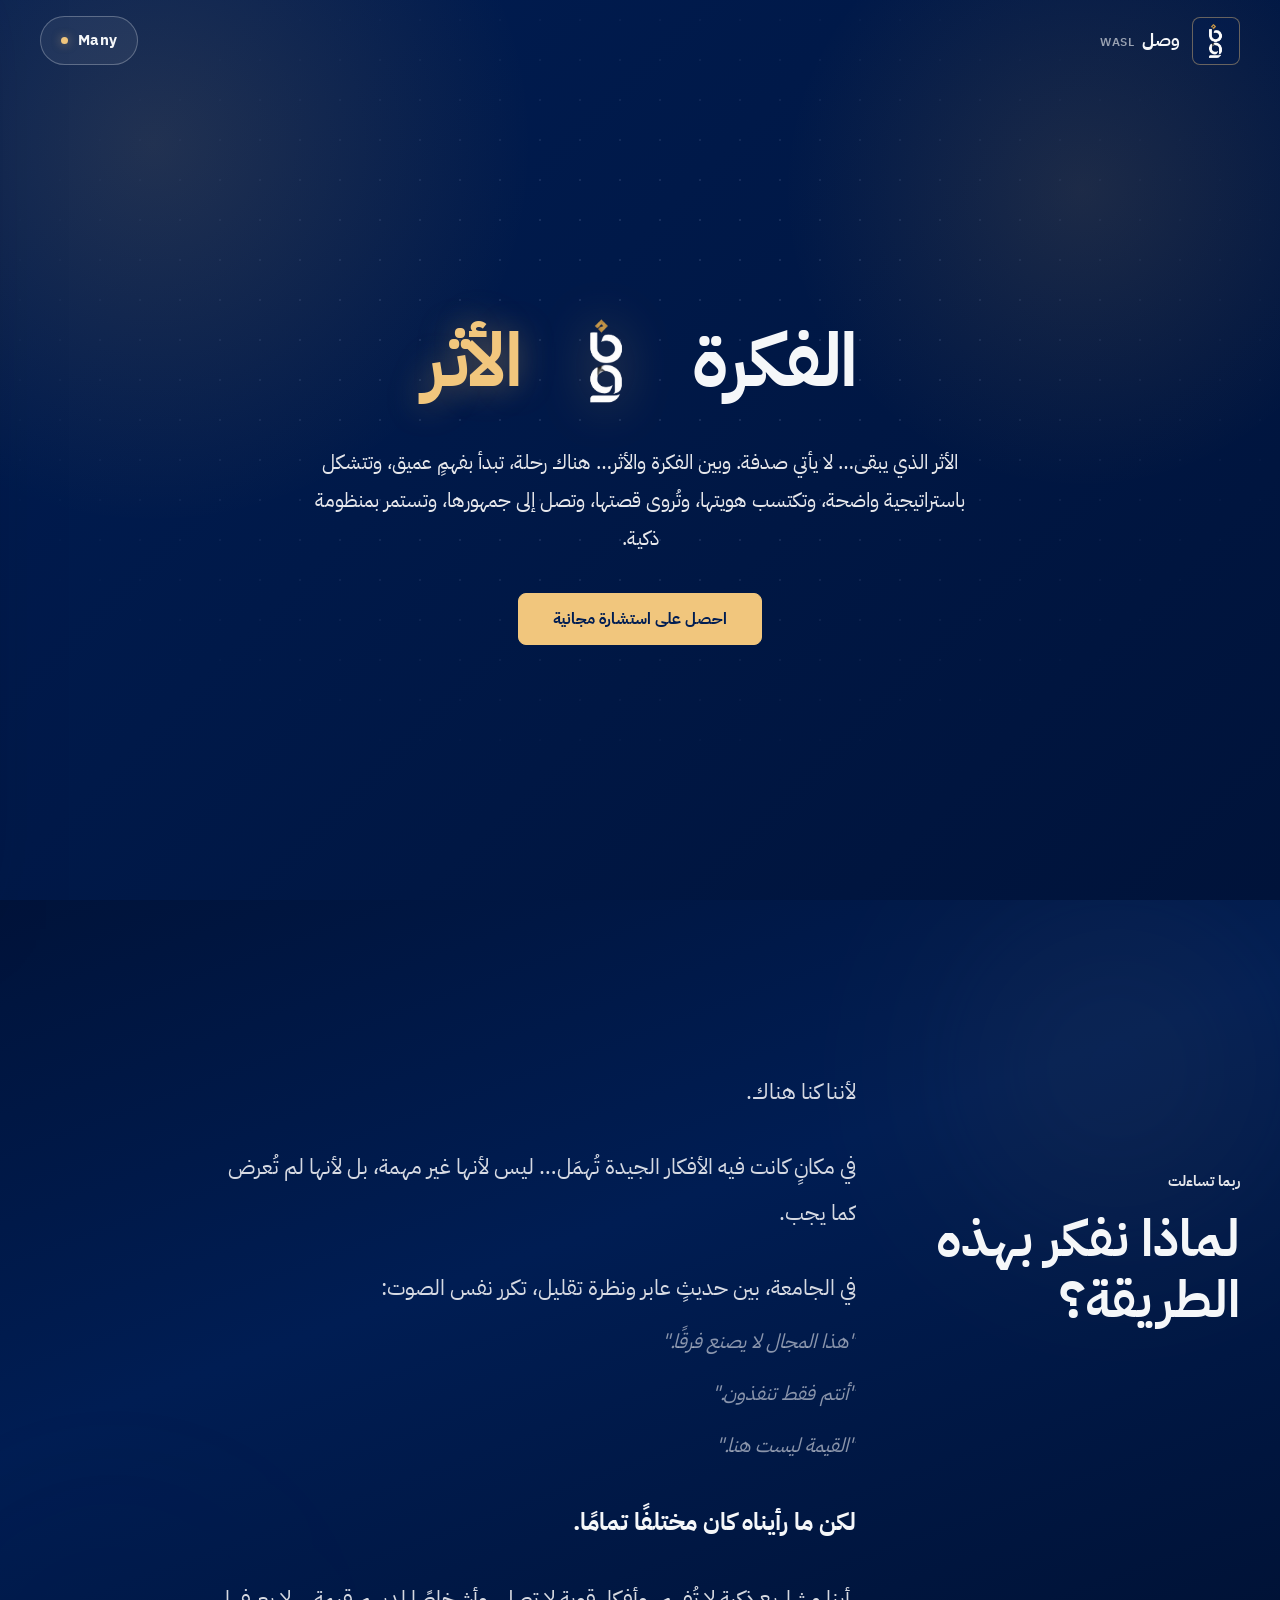
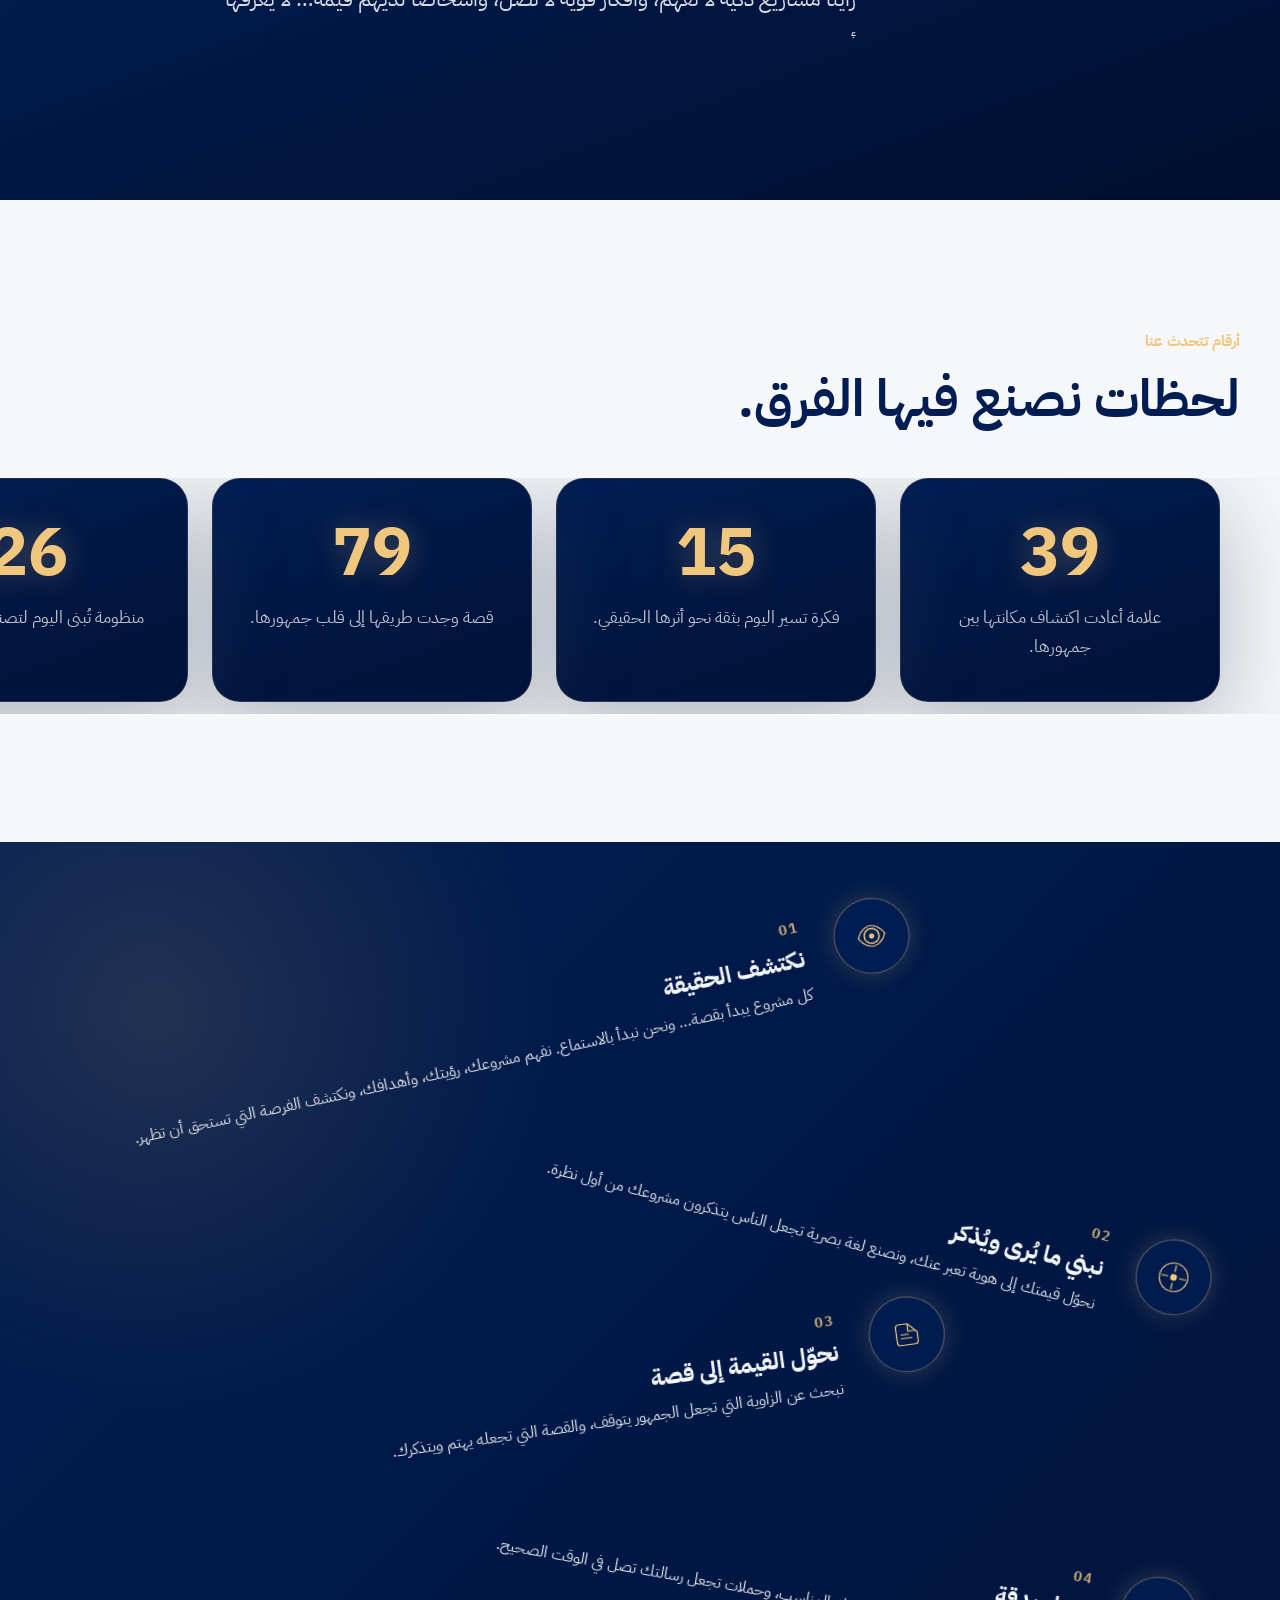
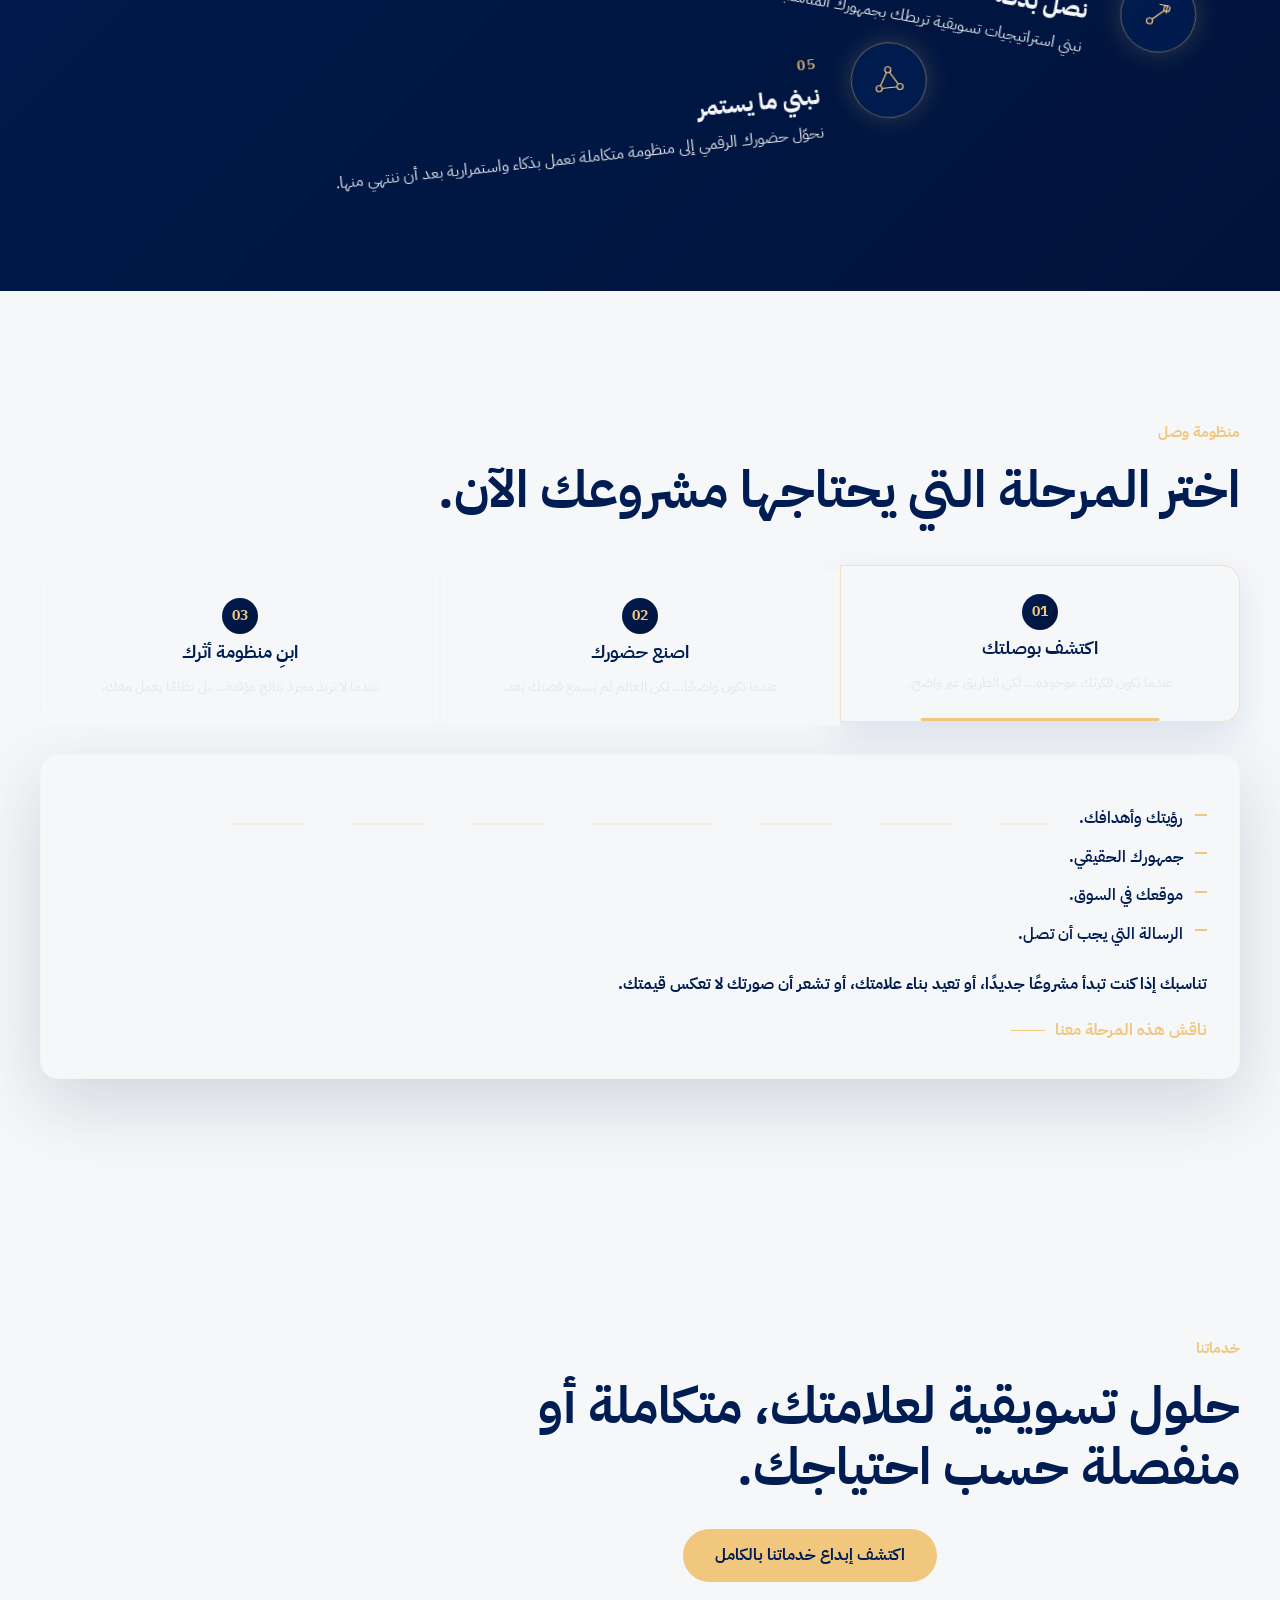
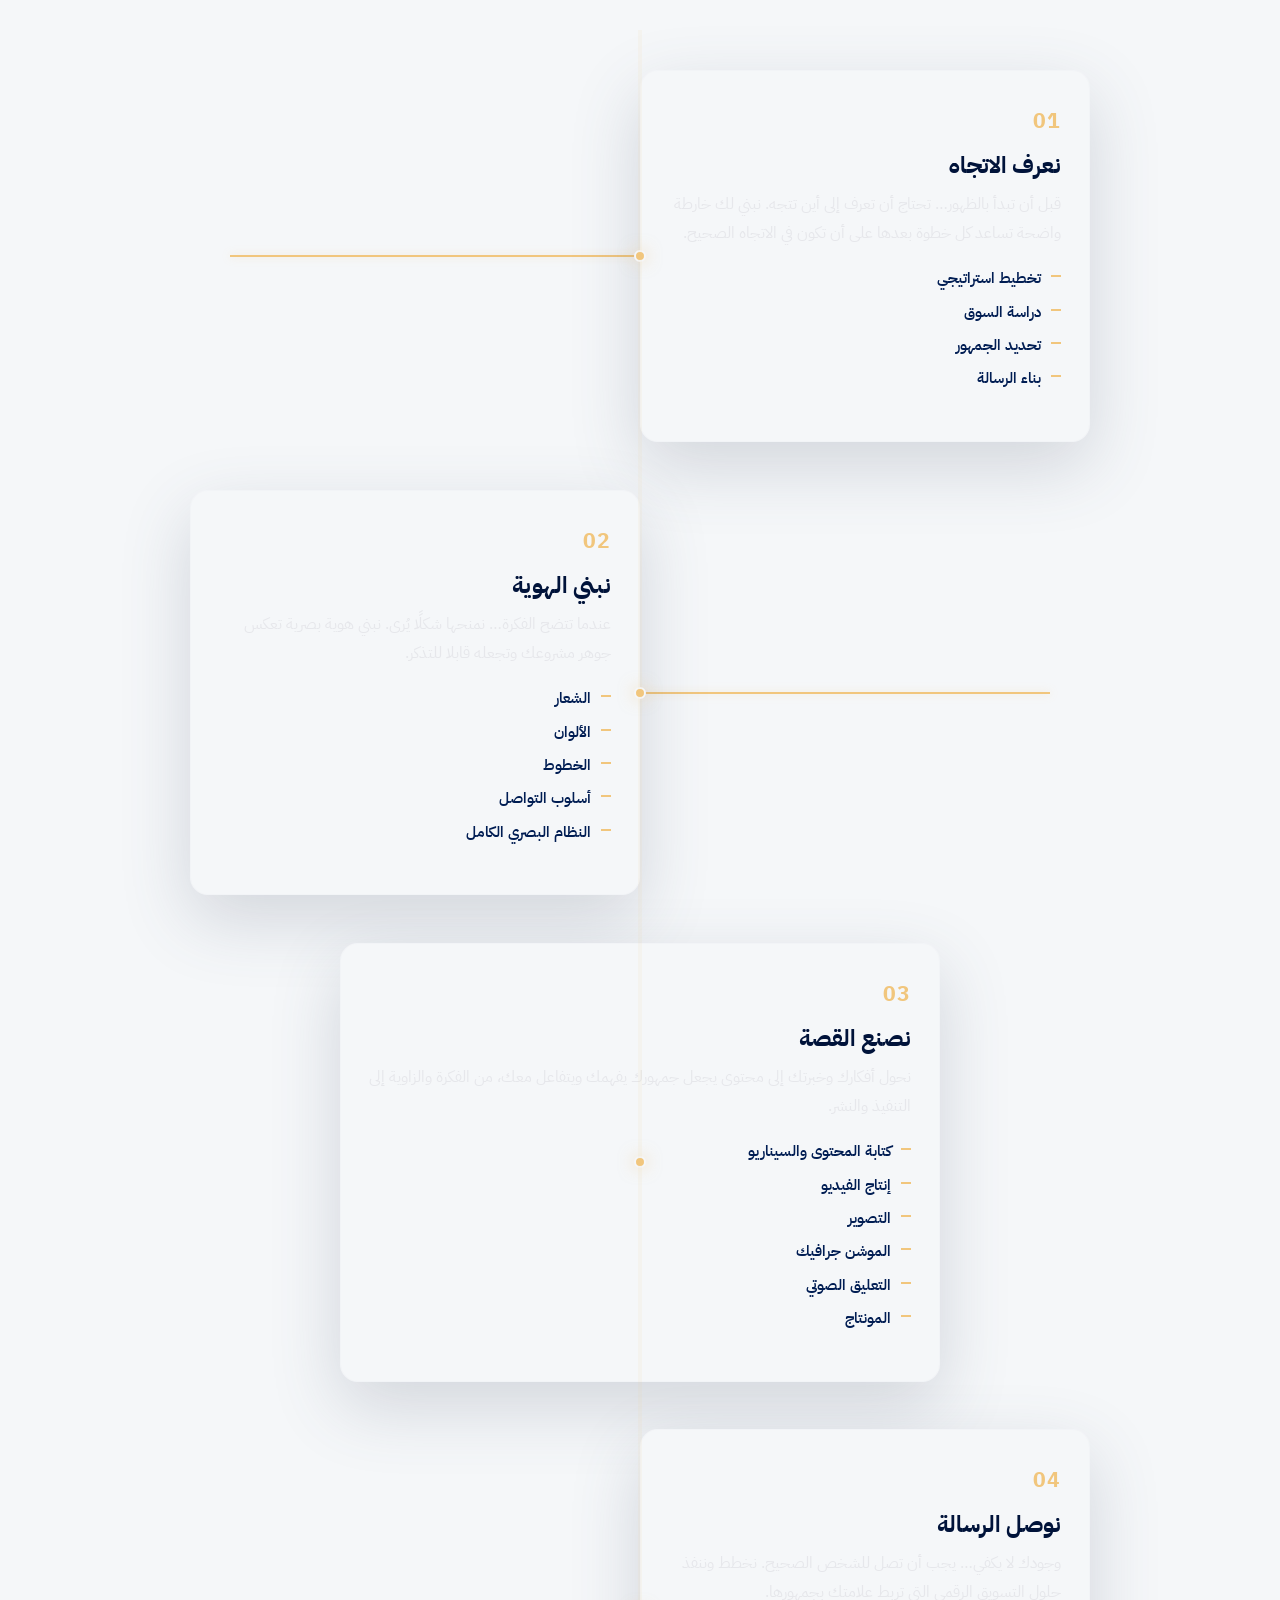
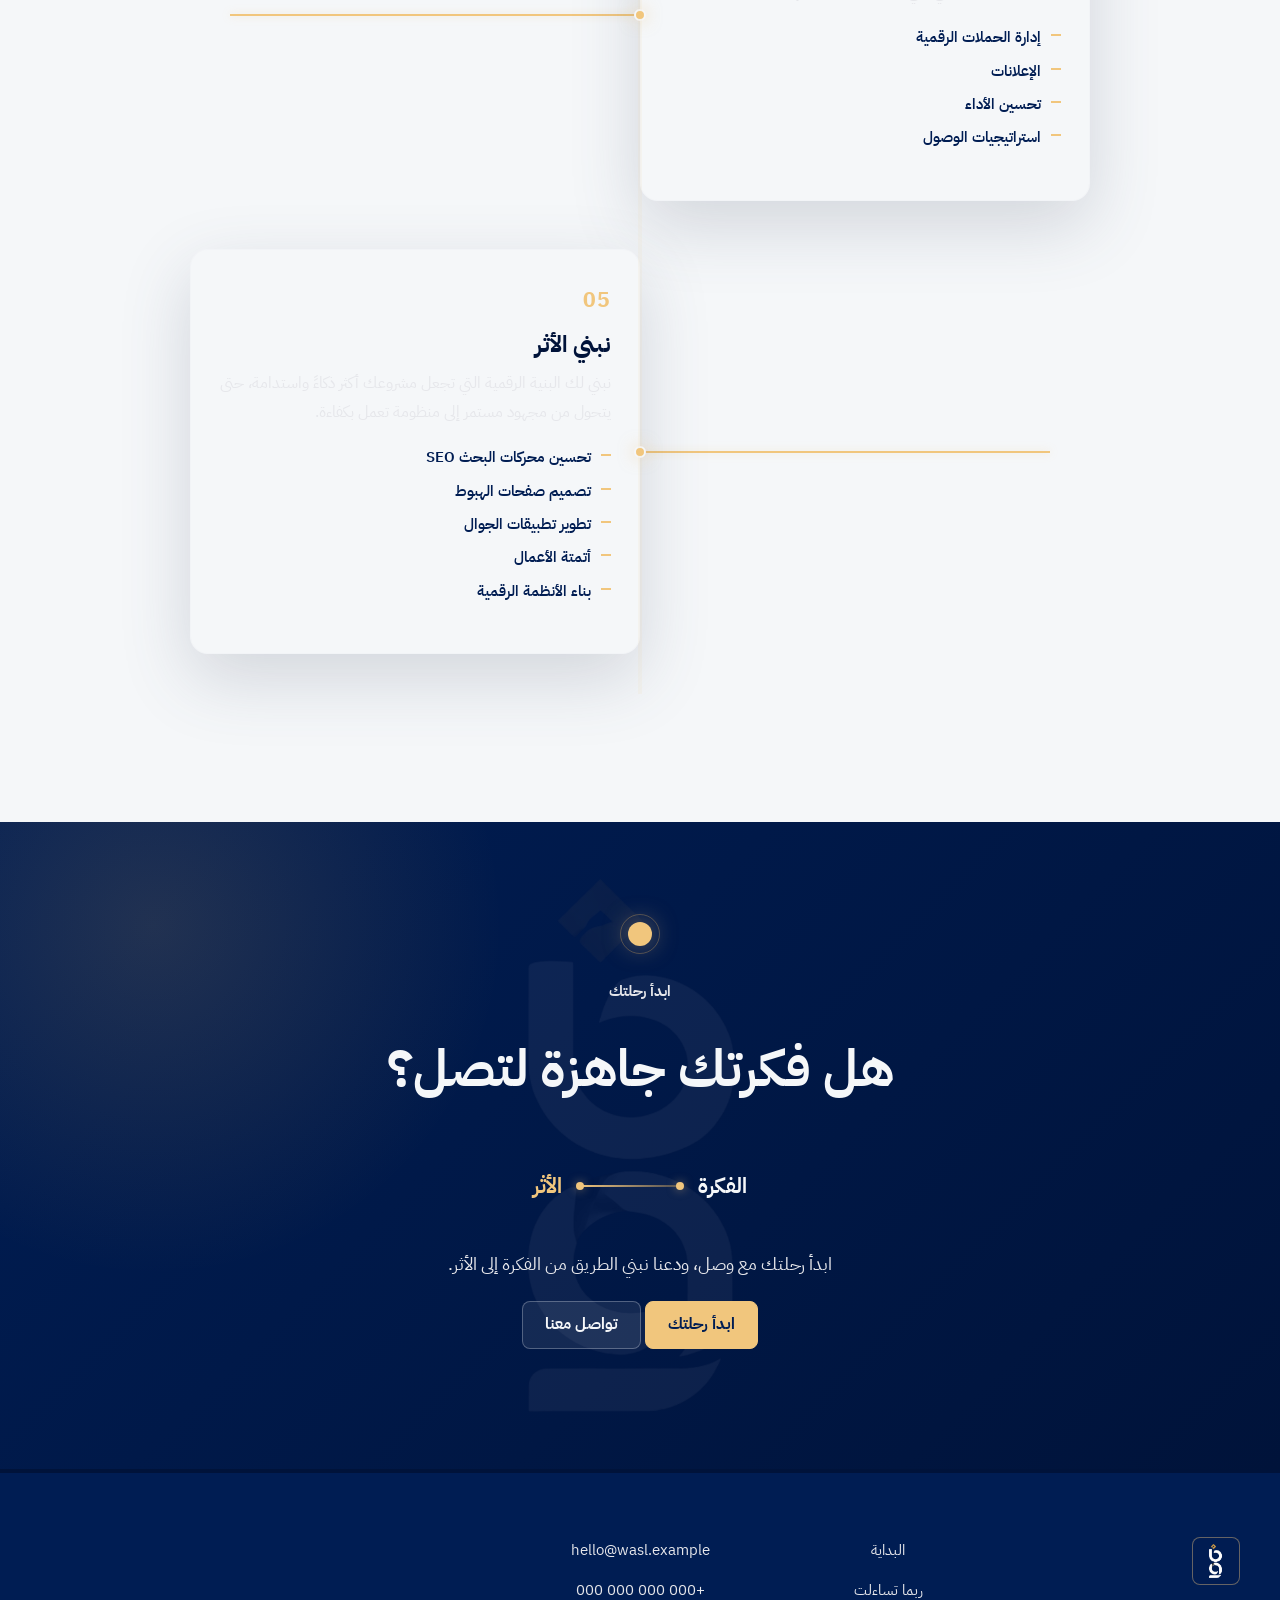
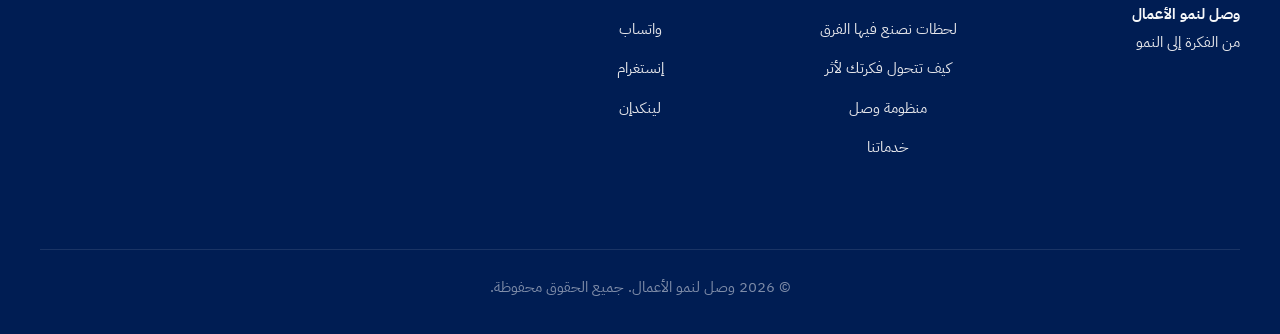
==== index.html @ 4b61fe0e "inhance some features" ====
<!doctype html>
<html lang="ar" dir="rtl">
  <head>
    <meta charset="UTF-8" />
    <meta name="viewport" content="width=device-width, initial-scale=1.0" />
    <meta
      name="description"
      content="وصل لنمو الأعمال شركة تسويق تبني رحلة متكاملة من الاستراتيجية والهوية وصناعة المحتوى إلى الحملات والمنظومات الرقمية المستدامة."
    />
    <title>وصل لنمو الأعمال | من الفكرة إلى النمو</title>
    <link rel="preconnect" href="https://fonts.googleapis.com" />
    <link rel="preconnect" href="https://fonts.gstatic.com" crossorigin />
    <link
      href="https://fonts.googleapis.com/css2?family=IBM+Plex+Sans+Arabic:wght@400;500;600;700&display=swap"
      rel="stylesheet"
    />
    <link rel="stylesheet" href="css/style.css" />
  </head>
  <body>
    <!-- ═══════════════════════════════════════════════════════════
         Header
         ═══════════════════════════════════════════════════════════ -->
    <header class="site-header" data-header>
      <div class="container header-layout">
        <a class="brand" href="#home" aria-label="وصل لنمو الأعمال - العودة للبداية">
          <img src="assets/images/only_logo.png" alt="شعار وصل لنمو الأعمال" />
          <span class="brand-name">
            <span class="brand-ar">وصل</span>
            <span class="brand-en">Wasl</span>
          </span>
        </a>

        <button
          class="many-toggle"
          type="button"
          aria-label="فتح القائمة"
          aria-controls="many-drawer"
          aria-expanded="false"
          data-many-toggle
        >
          <span class="many-toggle-text">Many</span>
          <span class="many-toggle-dot" aria-hidden="true"></span>
        </button>
      </div>
    </header>

    <!-- ═══════════════════════════════════════════════════════════
         Many Drawer (Off-canvas navigation)
         ═══════════════════════════════════════════════════════════ -->
    <div class="many-overlay" data-many-overlay aria-hidden="true"></div>
    <nav
      class="many-drawer"
      id="many-drawer"
      aria-label="القائمة الرئيسية"
      data-many-drawer
    >
      <div class="many-drawer-head">
        <span class="many-drawer-brand">
          <img src="assets/images/only_logo.png" alt="" aria-hidden="true" />
          <span>وصل</span>
        </span>
        <button class="many-close" type="button" aria-label="إغلاق القائمة" data-many-close>
          <span aria-hidden="true">&times;</span>
        </button>
      </div>
      <ul class="many-drawer-links">
        <li><a href="#home" data-many-link><span class="many-num">01</span>البداية</a></li>
        <li><a href="#why" data-many-link><span class="many-num">02</span>ربما تساءلت</a></li>
        <li><a href="#moments" data-many-link><span class="many-num">03</span>لحظات نصنع فيها الفرق</a></li>
        <li><a href="#transform" data-many-link><span class="many-num">04</span>كيف تتحول فكرتك لأثر</a></li>
        <li><a href="#system" data-many-link><span class="many-num">05</span>منظومة وصل</a></li>
        <li><a href="services.html" data-many-link><span class="many-num">06</span>خدماتنا</a></li>
      </ul>
      <div class="many-drawer-foot">
        <a href="mailto:hello@wasl.example">hello@wasl.example</a>
      </div>
    </nav>

    <main>
      <!-- ═══════════════════════════════════════════════════════════
           القسم الأول — الهيرو: الفكرة × الأثر (مبسّط)
           ═══════════════════════════════════════════════════════════ -->
      <section class="hero hero-simple section-dark" id="home" aria-labelledby="hero-title">
        <div class="hero-grid-bg" aria-hidden="true"></div>

        <div class="container hero-simple-layout">
          <h1 id="hero-title" class="hero-title-row" data-hero-row>
            <span class="hero-word hero-word-idea" data-hero-word>الفكرة</span>
            <span class="hero-word-logo" data-hero-word aria-hidden="true">
              <img src="assets/images/only_logo.png" alt="" />
            </span>
            <span class="hero-word hero-word-impact" data-hero-word>الأثر</span>
          </h1>

          <p class="hero-simple-desc" data-hero-word>
            الأثر الذي يبقى… لا يأتي صدفة. وبين الفكرة والأثر… هناك رحلة، تبدأ
            بفهمٍ عميق، وتتشكل باستراتيجية واضحة، وتكتسب هويتها، وتُروى قصتها،
            وتصل إلى جمهورها، وتستمر بمنظومة ذكية.
          </p>

          <div class="hero-simple-actions" data-hero-word>
            <button type="button" class="button button-primary" data-open-consult>
              احصل على استشارة مجانية
            </button>
          </div>
        </div>
      </section>

      <!-- ═══════════════════════════════════════════════════════════
           القسم الثاني — ربما تساءلت
           ═══════════════════════════════════════════════════════════ -->
      <section class="why section-dark" id="why" aria-labelledby="why-title">
        <div class="why-ambient" aria-hidden="true">
          <div class="why-orb why-orb-1"></div>
          <div class="why-orb why-orb-2"></div>
        </div>

        <div class="container why-layout">
          <div class="section-heading why-heading" data-reveal>
            <p class="eyebrow">ربما تساءلت</p>
            <h2 id="why-title">لماذا نفكر بهذه الطريقة؟</h2>
          </div>

          <div class="why-scroll" data-why-scroll>
            <p class="why-p" data-why-p>لأننا كنا هناك.</p>
            <p class="why-p" data-why-p>
              في مكانٍ كانت فيه الأفكار الجيدة تُهمَل… ليس لأنها غير مهمة، بل
              لأنها لم تُعرض كما يجب.
            </p>
            <p class="why-p why-p-quote" data-why-p>
              في الجامعة، بين حديثٍ عابر ونظرة تقليل، تكرر نفس الصوت:
              <span class="why-quote">"هذا المجال لا يصنع فرقًا."</span>
              <span class="why-quote">"أنتم فقط تنفذون."</span>
              <span class="why-quote">"القيمة ليست هنا."</span>
            </p>
            <p class="why-p why-p-strong" data-why-p>لكن ما رأيناه كان مختلفًا تمامًا.</p>
            <p class="why-p" data-why-p>
              رأينا مشاريع ذكية لا تُفهم، وأفكار قوية لا تصل، وأشخاصًا لديهم
              قيمة… لا يعرفها أحد.
            </p>
            <p class="why-p why-p-strong" data-why-p>حينها أدركنا:</p>
            <p class="why-p" data-why-p>المشكلة لم تكن يومًا في الإمكانيات…</p>
            <p class="why-p why-p-gold" data-why-p>
              بل في الطريقة التي تظهر بها هذه الإمكانيات للعالم.
            </p>
            <p class="why-p why-p-final" data-why-p>ومن هنا وُلدت وصل.</p>
          </div>
        </div>
      </section>

      <!-- ═══════════════════════════════════════════════════════════
           القسم الثالث — لحظات نصنع فيها الفرق
           ═══════════════════════════════════════════════════════════ -->
      <section class="moments section-light" id="moments" aria-labelledby="moments-title">
        <div class="container">
          <div class="section-heading" data-reveal>
            <p class="eyebrow">أرقام تتحدث عنا</p>
            <h2 id="moments-title">لحظات نصنع فيها الفرق.</h2>
          </div>
        </div>

        <div class="moments-track-wrap">
          <div class="moments-track" data-moments-track>
            <article class="moment-card" data-reveal>
              <span class="moment-num">39</span>
              <p>علامة أعادت اكتشاف مكانتها بين جمهورها.</p>
            </article>
            <article class="moment-card" data-reveal>
              <span class="moment-num">15</span>
              <p>فكرة تسير اليوم بثقة نحو أثرها الحقيقي.</p>
            </article>
            <article class="moment-card" data-reveal>
              <span class="moment-num">79</span>
              <p>قصة وجدت طريقها إلى قلب جمهورها.</p>
            </article>
            <article class="moment-card" data-reveal>
              <span class="moment-num">26</span>
              <p>منظومة تُبنى اليوم لتصنع نموًا يستمر.</p>
            </article>
          </div>
        </div>
      </section>

      <!-- ═══════════════════════════════════════════════════════════
           القسم الرابع — كيف تتحول فكرتك إلى أثر
           ═══════════════════════════════════════════════════════════ -->
      <section class="transform section-dark" id="transform" aria-labelledby="transform-title">
        <h2 id="transform-title" class="sr-only">كيف تتحول فكرتك إلى أثر</h2>

        <div class="container transform-stage" data-transform-stage>
          <!-- 5 scattered icons -->
          <div class="transform-item" data-transform-item="0" data-scatter-x="8" data-scatter-y="15" data-scatter-r="-12">
            <div class="transform-icon" aria-hidden="true">
              <svg viewBox="0 0 48 48" fill="none">
                <circle cx="24" cy="24" r="10" stroke="currentColor" stroke-width="2"/>
                <circle cx="24" cy="24" r="3.5" fill="currentColor"/>
                <path d="M6 24c4-9 12-14 18-14s14 5 18 14c-4 9-12 14-18 14S10 33 6 24Z" stroke="currentColor" stroke-width="1.6"/>
              </svg>
            </div>
            <div class="transform-copy">
              <span class="transform-step-num">01</span>
              <h3>نكتشف الحقيقة</h3>
              <p>كل مشروع يبدأ بقصة… ونحن نبدأ بالاستماع. نفهم مشروعك، رؤيتك، وأهدافك، ونكتشف الفرصة التي تستحق أن تظهر.</p>
            </div>
          </div>

          <div class="transform-item" data-transform-item="1" data-scatter-x="70" data-scatter-y="8" data-scatter-r="10">
            <div class="transform-icon" aria-hidden="true">
              <svg viewBox="0 0 48 48" fill="none">
                <circle cx="24" cy="24" r="19" stroke="currentColor" stroke-width="1.6"/>
                <path d="M24 8v8M24 32v8M8 24h8M32 24h8" stroke="currentColor" stroke-width="1.6" stroke-linecap="round"/>
                <circle cx="24" cy="24" r="4.5" fill="currentColor"/>
              </svg>
            </div>
            <div class="transform-copy">
              <span class="transform-step-num">02</span>
              <h3>نبني ما يُرى ويُذكر</h3>
              <p>نحوّل قيمتك إلى هوية تعبر عنك، ونصنع لغة بصرية تجعل الناس يتذكرون مشروعك من أول نظرة.</p>
            </div>
          </div>

          <div class="transform-item" data-transform-item="2" data-scatter-x="42" data-scatter-y="72" data-scatter-r="-8">
            <div class="transform-icon" aria-hidden="true">
              <svg viewBox="0 0 48 48" fill="none">
                <path d="M10 34V14a4 4 0 0 1 4-4h12l12 12v12a4 4 0 0 1-4 4H14a4 4 0 0 1-4-4Z" stroke="currentColor" stroke-width="1.6"/>
                <path d="M26 10v10h10" stroke="currentColor" stroke-width="1.6" stroke-linejoin="round"/>
                <path d="M16 24h10M16 29h14" stroke="currentColor" stroke-width="1.6" stroke-linecap="round"/>
              </svg>
            </div>
            <div class="transform-copy">
              <span class="transform-step-num">03</span>
              <h3>نحوّل القيمة إلى قصة</h3>
              <p>نبحث عن الزاوية التي تجعل الجمهور يتوقف، والقصة التي تجعله يهتم ويتذكرك.</p>
            </div>
          </div>

          <div class="transform-item" data-transform-item="3" data-scatter-x="82" data-scatter-y="60" data-scatter-r="14">
            <div class="transform-icon" aria-hidden="true">
              <svg viewBox="0 0 48 48" fill="none">
                <circle cx="14" cy="34" r="4" stroke="currentColor" stroke-width="1.6"/>
                <circle cx="34" cy="14" r="4" stroke="currentColor" stroke-width="1.6"/>
                <path d="M17 31 31 17" stroke="currentColor" stroke-width="1.6"/>
                <path d="M24 10h10v10" stroke="currentColor" stroke-width="1.6" stroke-linecap="round" stroke-linejoin="round"/>
              </svg>
            </div>
            <div class="transform-copy">
              <span class="transform-step-num">04</span>
              <h3>نصل بدقة</h3>
              <p>نبني استراتيجيات تسويقية تربطك بجمهورك المناسب، وحملات تجعل رسالتك تصل في الوقت الصحيح.</p>
            </div>
          </div>

          <div class="transform-item" data-transform-item="4" data-scatter-x="12" data-scatter-y="55" data-scatter-r="9">
            <div class="transform-icon" aria-hidden="true">
              <svg viewBox="0 0 48 48" fill="none">
                <circle cx="24" cy="10" r="4" stroke="currentColor" stroke-width="1.6"/>
                <circle cx="10" cy="34" r="4" stroke="currentColor" stroke-width="1.6"/>
                <circle cx="38" cy="34" r="4" stroke="currentColor" stroke-width="1.6"/>
                <path d="M22 13.5 12 30.5M26 13.5l10 17M14 34h20" stroke="currentColor" stroke-width="1.5"/>
              </svg>
            </div>
            <div class="transform-copy">
              <span class="transform-step-num">05</span>
              <h3>نبني ما يستمر</h3>
              <p>نحوّل حضورك الرقمي إلى منظومة متكاملة تعمل بذكاء واستمرارية بعد أن ننتهي منها.</p>
            </div>
          </div>
        </div>
      </section>

      <!-- ═══════════════════════════════════════════════════════════
           القسم الخامس — منظومة وصل
           ═══════════════════════════════════════════════════════════ -->
      <section class="system section-light" id="system" aria-labelledby="system-title">
        <div class="container">
          <div class="section-heading" data-reveal>
            <p class="eyebrow">منظومة وصل</p>
            <h2 id="system-title">اختر المرحلة التي يحتاجها مشروعك الآن.</h2>
          </div>

          <div class="system-connected" data-system>
            <!-- Three connected cards -->
            <div class="system-cards">
              <button class="system-card is-active" data-system-card="0" aria-expanded="true">
                <span class="system-card-num">01</span>
                <h3>اكتشف بوصلتك</h3>
                <p class="system-card-hint">عندما تكون فكرتك موجودة… لكن الطريق غير واضح.</p>
                <div class="system-card-line" aria-hidden="true"></div>
              </button>
              <button class="system-card" data-system-card="1" aria-expanded="false">
                <span class="system-card-num">02</span>
                <h3>اصنع حضورك</h3>
                <p class="system-card-hint">عندما تكون واضحًا… لكن العالم لم يسمع قصتك بعد.</p>
                <div class="system-card-line" aria-hidden="true"></div>
              </button>
              <button class="system-card" data-system-card="2" aria-expanded="false">
                <span class="system-card-num">03</span>
                <h3>ابنِ منظومة أثرك</h3>
                <p class="system-card-hint">عندما لا تريد مجرد نتائج مؤقتة… بل نظامًا يعمل معك.</p>
                <div class="system-card-line" aria-hidden="true"></div>
              </button>
            </div>

            <!-- Connecting lines between cards (SVG) -->
            <div class="system-connectors" aria-hidden="true">
              <svg class="system-connectors-svg" viewBox="0 0 100 20" preserveAspectRatio="none">
                <line class="system-conn-line" x1="16" y1="10" x2="50" y2="10" />
                <line class="system-conn-line" x1="50" y1="10" x2="84" y2="10" />
              </svg>
            </div>

            <!-- Detail panel -->
            <div class="system-detail-area">
              <article class="system-detail is-active" data-system-detail="0">
                <ul>
                  <li>رؤيتك وأهدافك.</li>
                  <li>جمهورك الحقيقي.</li>
                  <li>موقعك في السوق.</li>
                  <li>الرسالة التي يجب أن تصل.</li>
                </ul>
                <p class="system-detail-fit">تناسبك إذا كنت تبدأ مشروعًا جديدًا، أو تعيد بناء علامتك، أو تشعر أن صورتك لا تعكس قيمتك.</p>
                <a class="text-link" href="#start">ناقش هذه المرحلة معنا</a>
              </article>
              <article class="system-detail" data-system-detail="1">
                <ul>
                  <li>أفكار إبداعية.</li>
                  <li>صناعة محتوى يحكي قصتك.</li>
                  <li>إدارة قنوات التواصل.</li>
                  <li>حملات تسويق رقمي.</li>
                  <li>رسائل تصل للشخص المناسب.</li>
                </ul>
                <p class="system-detail-fit">تناسبك إذا كان لديك مشروع قائم، أو تنشر بدون نتائج واضحة، أو تريد زيادة الثقة والتفاعل.</p>
                <a class="text-link" href="#start">ناقش هذه المرحلة معنا</a>
              </article>
              <article class="system-detail" data-system-detail="2">
                <ul>
                  <li>تحسين محركات البحث لزيادة الظهور.</li>
                  <li>صفحات هبوط لتحويل الزوار إلى عملاء.</li>
                  <li>تطبيقات وتجارب رقمية تخدم جمهورك.</li>
                  <li>أتمتة الأعمال لتقليل الجهد وزيادة الكفاءة.</li>
                  <li>متابعة وتحسين مستمر.</li>
                </ul>
                <p class="system-detail-fit">تناسبك إذا كنت تريد التوسع، أو بناء نظام أقوى، أو جعل مشروعك يعمل بذكاء.</p>
                <a class="text-link" href="#start">ناقش هذه المرحلة معنا</a>
              </article>
            </div>
          </div>
        </div>
      </section>

      <!-- ═══════════════════════════════════════════════════════════
           القسم السادس — الخدمات: شجرة متفرعة
           ═══════════════════════════════════════════════════════════ -->
      <section class="services section-soft" id="services" aria-labelledby="services-title">
        <div class="container">
          <div class="section-heading" data-reveal>
            <p class="eyebrow">خدماتنا</p>
            <h2 id="services-title">حلول تسويقية لعلامتك، متكاملة أو منفصلة حسب احتياجك.</h2>
            <div style="margin-top: 2rem; text-align: center;">
              <a href="services.html" class="primary-btn" style="background: var(--accent); color: var(--primary); padding: 12px 32px; border-radius: 30px; text-decoration: none; font-weight: 700; display: inline-block; transition: transform 0.3s ease;">
                اكتشف إبداع خدماتنا بالكامل
              </a>
            </div>
          </div>

          <div class="services-tree" data-services-tree>
            <!-- Central trunk line -->
            <div class="services-trunk" aria-hidden="true">
              <svg class="services-trunk-svg" viewBox="0 0 4 100" preserveAspectRatio="none">
                <line class="services-trunk-glow" x1="2" y1="0" x2="2" y2="100" />
                <line class="services-trunk-line" x1="2" y1="0" x2="2" y2="100" data-services-trunk-line />
              </svg>
            </div>

            <!-- Service branches -->
            <article class="service-branch service-branch-right" data-reveal data-service-branch>
              <div class="service-branch-line" aria-hidden="true"></div>
              <div class="service-branch-node" aria-hidden="true"></div>
              <div class="service-branch-card">
                <span class="service-num">01</span>
                <h3>نعرف الاتجاه</h3>
                <p>
                  قبل أن تبدأ بالظهور… تحتاج أن تعرف إلى أين تتجه. نبني لك خارطة
                  واضحة تساعد كل خطوة بعدها على أن تكون في الاتجاه الصحيح.
                </p>
                <ul>
                  <li>تخطيط استراتيجي</li>
                  <li>دراسة السوق</li>
                  <li>تحديد الجمهور</li>
                  <li>بناء الرسالة</li>
                </ul>
              </div>
            </article>

            <article class="service-branch service-branch-left" data-reveal data-service-branch>
              <div class="service-branch-line" aria-hidden="true"></div>
              <div class="service-branch-node" aria-hidden="true"></div>
              <div class="service-branch-card">
                <span class="service-num">02</span>
                <h3>نبني الهوية</h3>
                <p>
                  عندما تتضح الفكرة… نمنحها شكلًا يُرى. نبني هوية بصرية تعكس جوهر
                  مشروعك وتجعله قابلا للتذكر.
                </p>
                <ul>
                  <li>الشعار</li>
                  <li>الألوان</li>
                  <li>الخطوط</li>
                  <li>أسلوب التواصل</li>
                  <li>النظام البصري الكامل</li>
                </ul>
              </div>
            </article>

            <article class="service-branch service-branch-full" data-reveal data-service-branch>
              <div class="service-branch-line" aria-hidden="true"></div>
              <div class="service-branch-node" aria-hidden="true"></div>
              <div class="service-branch-card">
                <span class="service-num">03</span>
                <h3>نصنع القصة</h3>
                <p>
                  نحول أفكارك وخبرتك إلى محتوى يجعل جمهورك يفهمك ويتفاعل معك، من
                  الفكرة والزاوية إلى التنفيذ والنشر.
                </p>
                <ul>
                  <li>كتابة المحتوى والسيناريو</li>
                  <li>إنتاج الفيديو</li>
                  <li>التصوير</li>
                  <li>الموشن جرافيك</li>
                  <li>التعليق الصوتي</li>
                  <li>المونتاج</li>
                </ul>
              </div>
            </article>

            <article class="service-branch service-branch-right" data-reveal data-service-branch>
              <div class="service-branch-line" aria-hidden="true"></div>
              <div class="service-branch-node" aria-hidden="true"></div>
              <div class="service-branch-card">
                <span class="service-num">04</span>
                <h3>نوصل الرسالة</h3>
                <p>
                  وجودك لا يكفي… يجب أن تصل للشخص الصحيح. نخطط وننفذ حلول التسويق
                  الرقمي التي تربط علامتك بجمهورها.
                </p>
                <ul>
                  <li>إدارة الحملات الرقمية</li>
                  <li>الإعلانات</li>
                  <li>تحسين الأداء</li>
                  <li>استراتيجيات الوصول</li>
                </ul>
              </div>
            </article>

            <article class="service-branch service-branch-left" data-reveal data-service-branch>
              <div class="service-branch-line" aria-hidden="true"></div>
              <div class="service-branch-node" aria-hidden="true"></div>
              <div class="service-branch-card">
                <span class="service-num">05</span>
                <h3>نبني الأثر</h3>
                <p>
                  نبني لك البنية الرقمية التي تجعل مشروعك أكثر ذكاءً واستدامة،
                  حتى يتحول من مجهود مستمر إلى منظومة تعمل بكفاءة.
                </p>
                <ul>
                  <li>تحسين محركات البحث SEO</li>
                  <li>تصميم صفحات الهبوط</li>
                  <li>تطوير تطبيقات الجوال</li>
                  <li>أتمتة الأعمال</li>
                  <li>بناء الأنظمة الرقمية</li>
                </ul>
              </div>
            </article>
          </div>
        </div>
      </section>

      <!-- ═══════════════════════════════════════════════════════════
           القسم السابع — ابدأ رحلتك (CTA)
           ═══════════════════════════════════════════════════════════ -->
      <section class="final-cta section-dark" id="start" aria-labelledby="start-title">
        <div class="container final-cta-layout" data-reveal>
          <!-- Completion node -->
          <div class="cta-completion-node" aria-hidden="true">
            <div class="cta-node-ring"></div>
            <div class="cta-node-dot"></div>
          </div>

          <p class="eyebrow">ابدأ رحلتك</p>
          <h2 id="start-title">هل فكرتك جاهزة لتصل؟</h2>

          <!-- Mini bridge: repeat of الفكرة ← الأثر -->
          <div class="cta-mini-bridge" aria-hidden="true">
            <span class="cta-bridge-word">الفكرة</span>
            <div class="cta-bridge-line"></div>
            <span class="cta-bridge-word">الأثر</span>
          </div>

          <p class="cta-desc">ابدأ رحلتك مع وصل، ودعنا نبني الطريق من الفكرة إلى الأثر.</p>
          <div class="hero-actions cta-actions">
            <a class="button button-primary" href="mailto:hello@wasl.example">ابدأ رحلتك</a>
            <a class="button button-secondary" href="mailto:hello@wasl.example">تواصل معنا</a>
          </div>
        </div>
      </section>
    </main>

    <!-- ═══════════════════════════════════════════════════════════
         Footer
         ═══════════════════════════════════════════════════════════ -->
    <footer class="site-footer">
      <div class="container footer-layout">
        <div class="footer-brand">
          <img src="assets/images/only_logo.png" alt="شعار وصل لنمو الأعمال" loading="lazy" />
          <div>
            <strong>وصل لنمو الأعمال</strong>
            <p>من الفكرة إلى النمو</p>
          </div>
        </div>

        <nav class="footer-nav" aria-label="روابط الفوتر">
          <a href="#home">البداية</a>
          <a href="#why">ربما تساءلت</a>
          <a href="#moments">لحظات نصنع فيها الفرق</a>
          <a href="#transform">كيف تتحول فكرتك لأثر</a>
          <a href="#system">منظومة وصل</a>
          <a href="#services">خدماتنا</a>
        </nav>

        <address class="footer-contact">
          <a href="mailto:hello@wasl.example">hello@wasl.example</a>
          <a href="tel:+000000000000">+000 000 000 000</a>
          <a href="#start">واتساب</a>
          <a href="#start">إنستغرام</a>
          <a href="#start">لينكدإن</a>
        </address>

        <p class="copyright">© 2026 وصل لنمو الأعمال. جميع الحقوق محفوظة.</p>
      </div>
    </footer>

    <!-- ═══════════════════════════════════════════════════════════
         Consultation Modal
         ═══════════════════════════════════════════════════════════ -->
    <div class="consult-overlay" data-consult-overlay aria-hidden="true"></div>
    <div
      class="consult-modal"
      role="dialog"
      aria-modal="true"
      aria-labelledby="consult-title"
      data-consult-modal
    >
      <button class="consult-close" type="button" aria-label="إغلاق النافذة" data-consult-close>
        <span aria-hidden="true">&times;</span>
      </button>
      <div class="consult-head">
        <p class="eyebrow">احجز وقتك</p>
        <h3 id="consult-title">احصل على استشارة مجانية</h3>
        <p class="consult-sub">أخبرنا القليل عن فكرتك، ونعود إليك في أقرب وقت.</p>
      </div>
      <form class="consult-form" data-consult-form>
        <label class="consult-field">
          <span>الاسم</span>
          <input type="text" name="name" placeholder="اسمك الكامل" required />
        </label>
        <label class="consult-field">
          <span>البريد الإلكتروني أو رقم الهاتف</span>
          <input type="text" name="contact" placeholder="example@mail.com / 05xxxxxxxx" required />
        </label>
        <label class="consult-field">
          <span>ملاحظة (اختياري)</span>
          <textarea name="note" rows="3" placeholder="حدّثنا قليلاً عن فكرتك أو مشروعك..."></textarea>
        </label>
        <button type="submit" class="button button-primary consult-submit">إرسال الطلب</button>
        <p class="consult-success" data-consult-success aria-live="polite">
          تم استلام طلبك بنجاح. سنتواصل معك قريبًا. ✨
        </p>
      </form>
    </div>

    <script src="js/main.js"></script>
  </body>
</html>
---- css/style.css ----
@import url("./base.css");
@import url("./layout.css");
@import url("./components.css");
@import url("./golden-line.css");
@import url("./sections.css");
@import url("./motion.css");
@import url("./responsive.css");
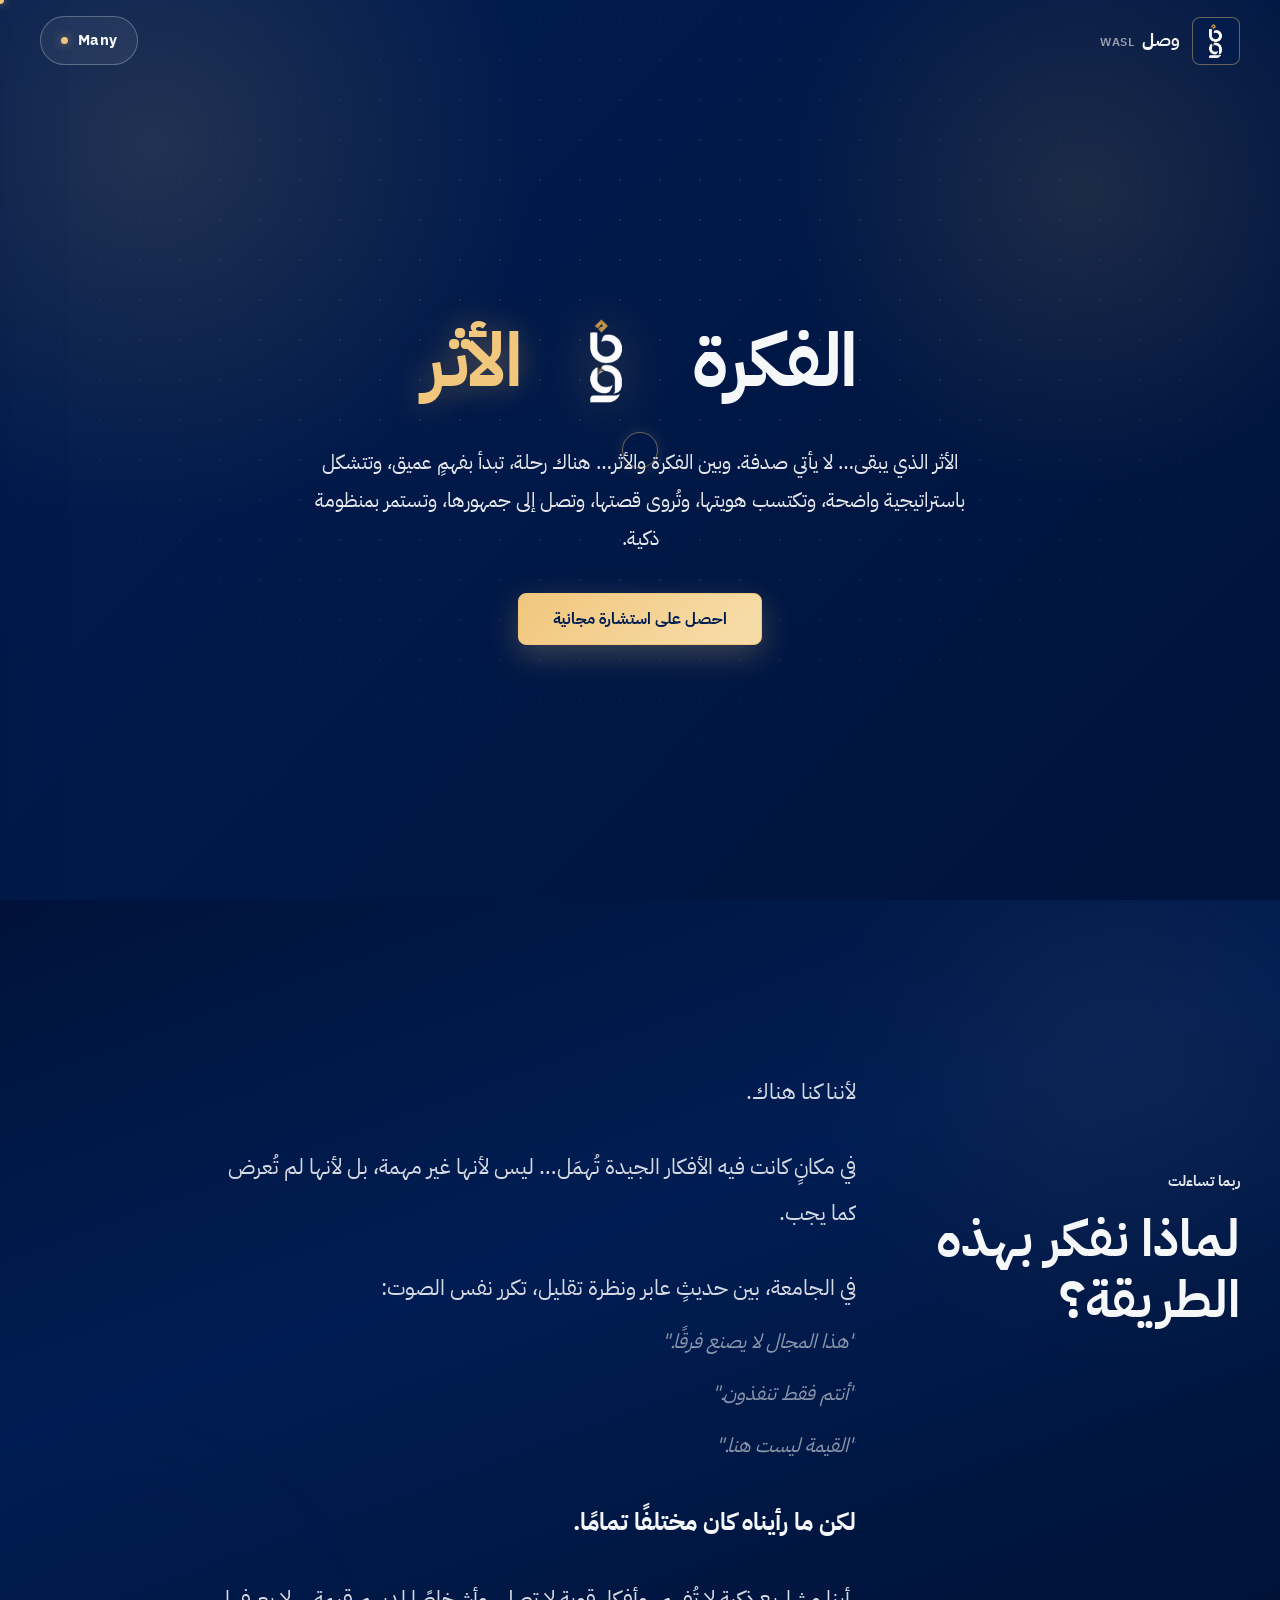
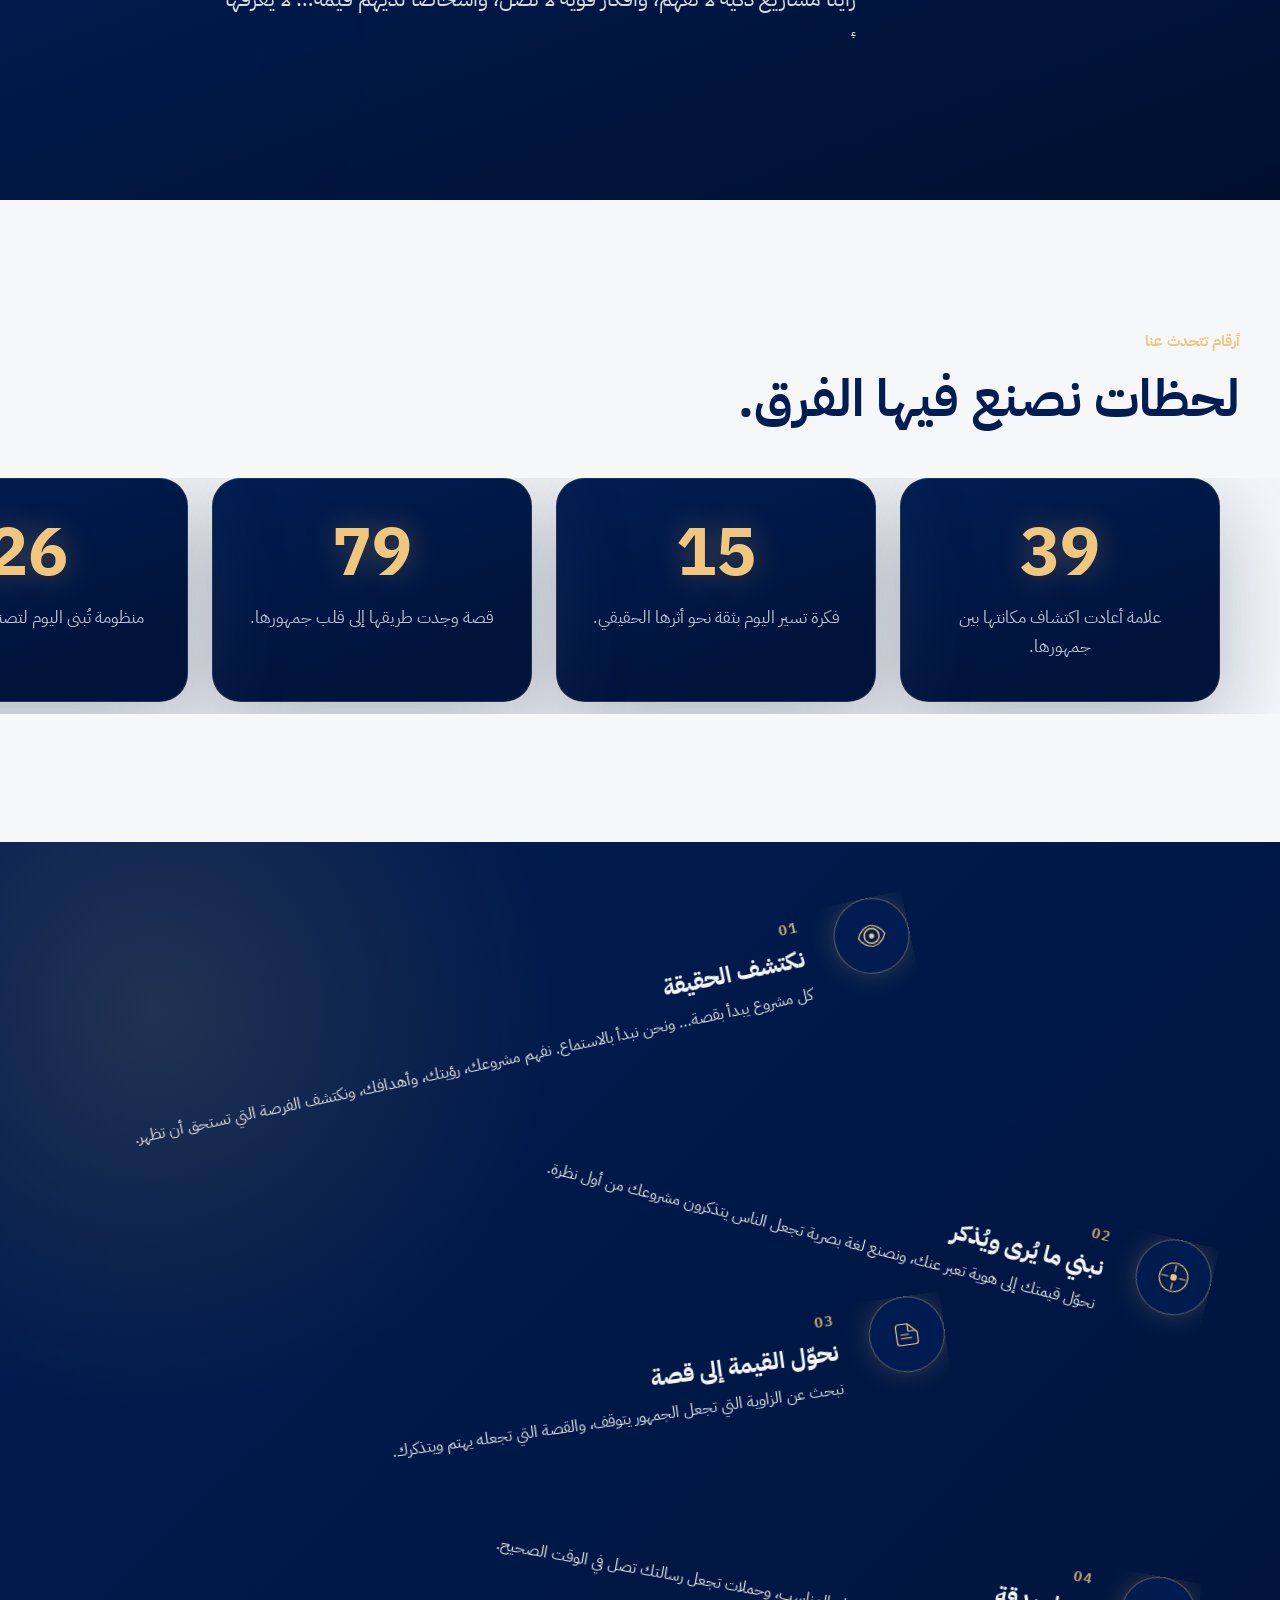
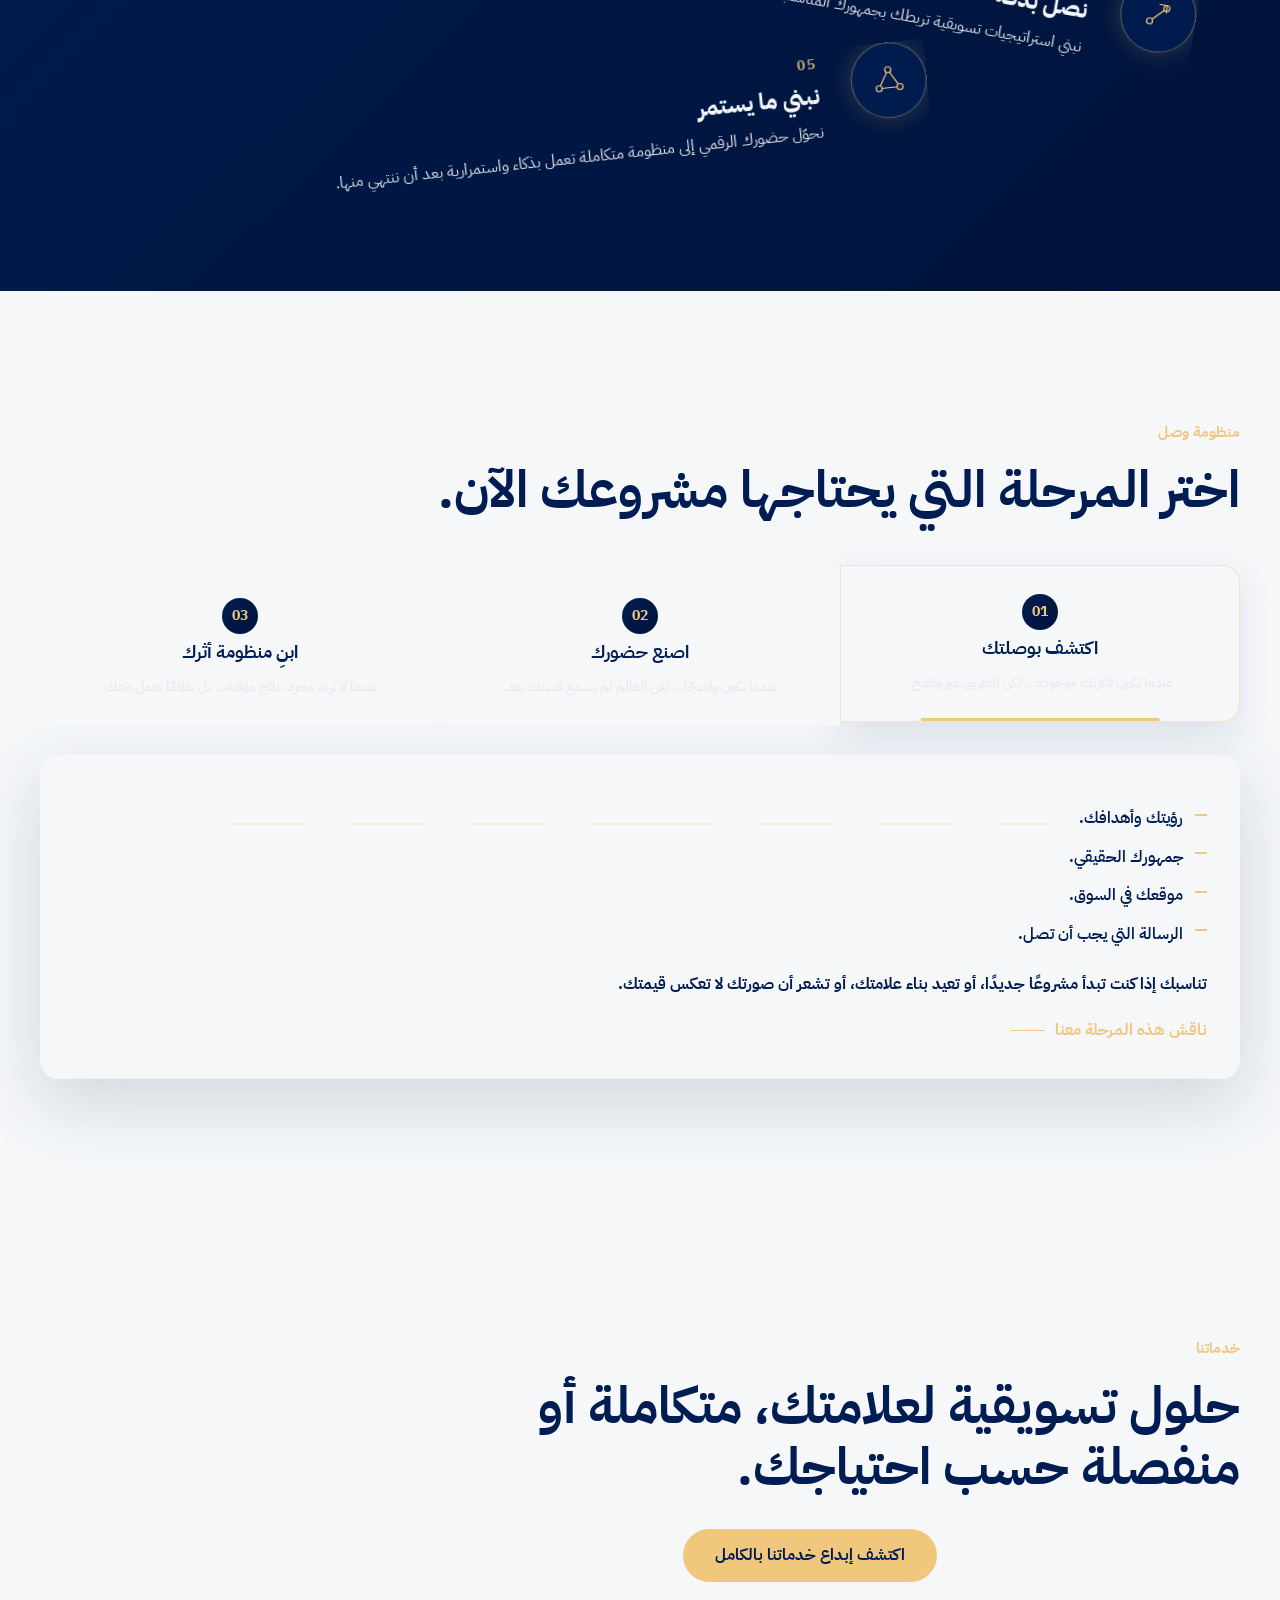
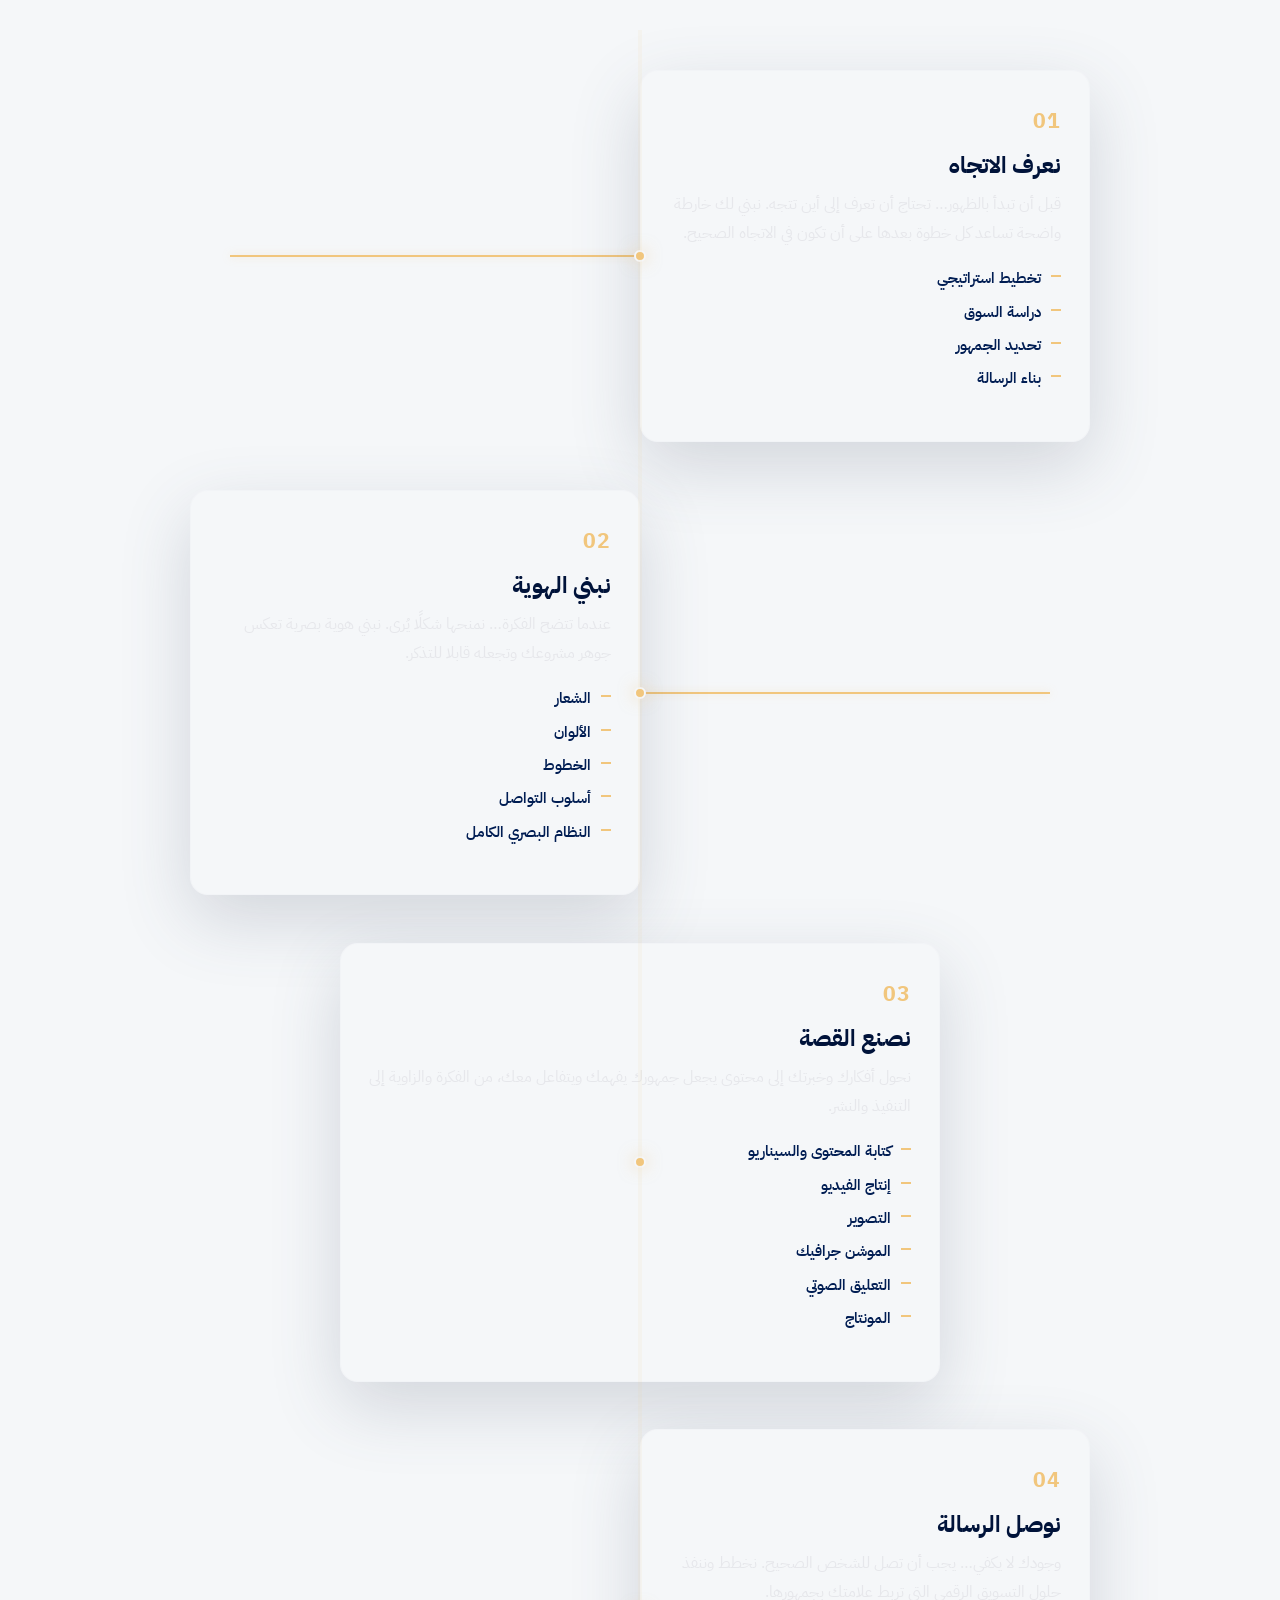
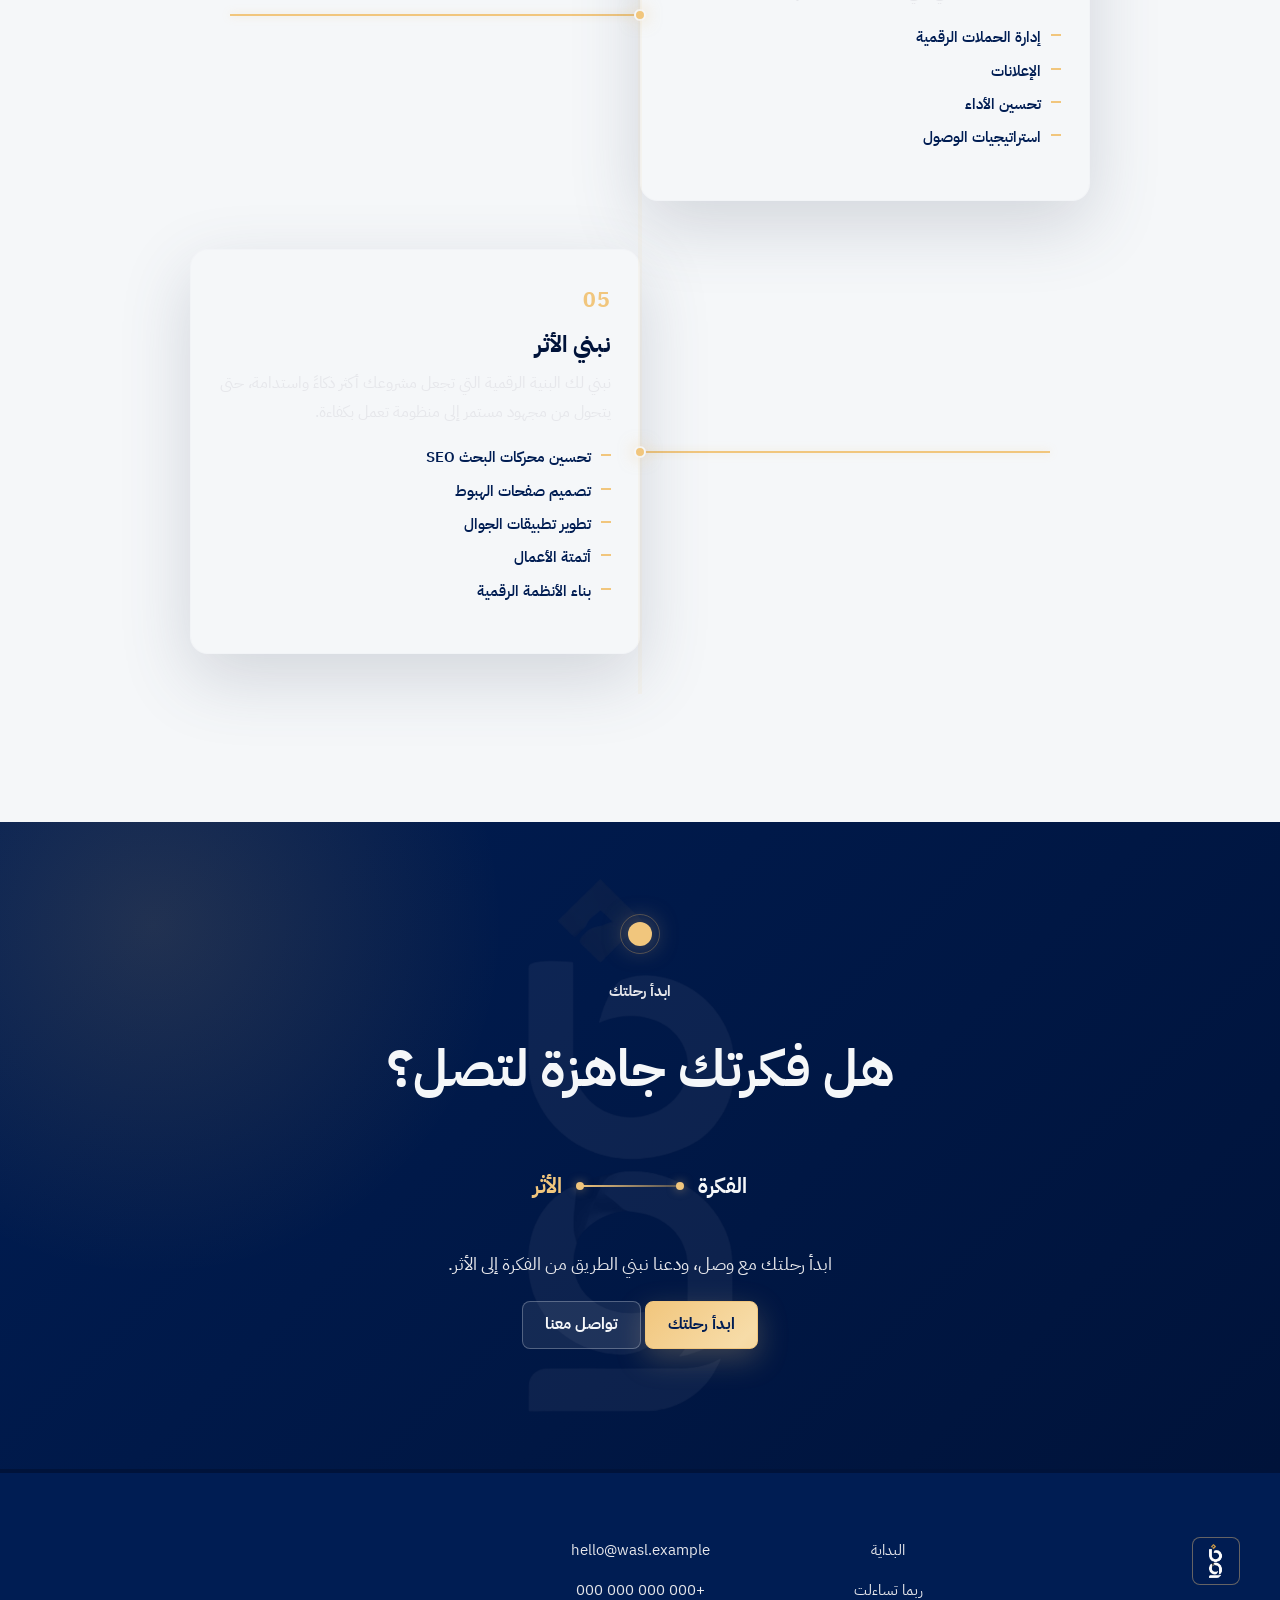
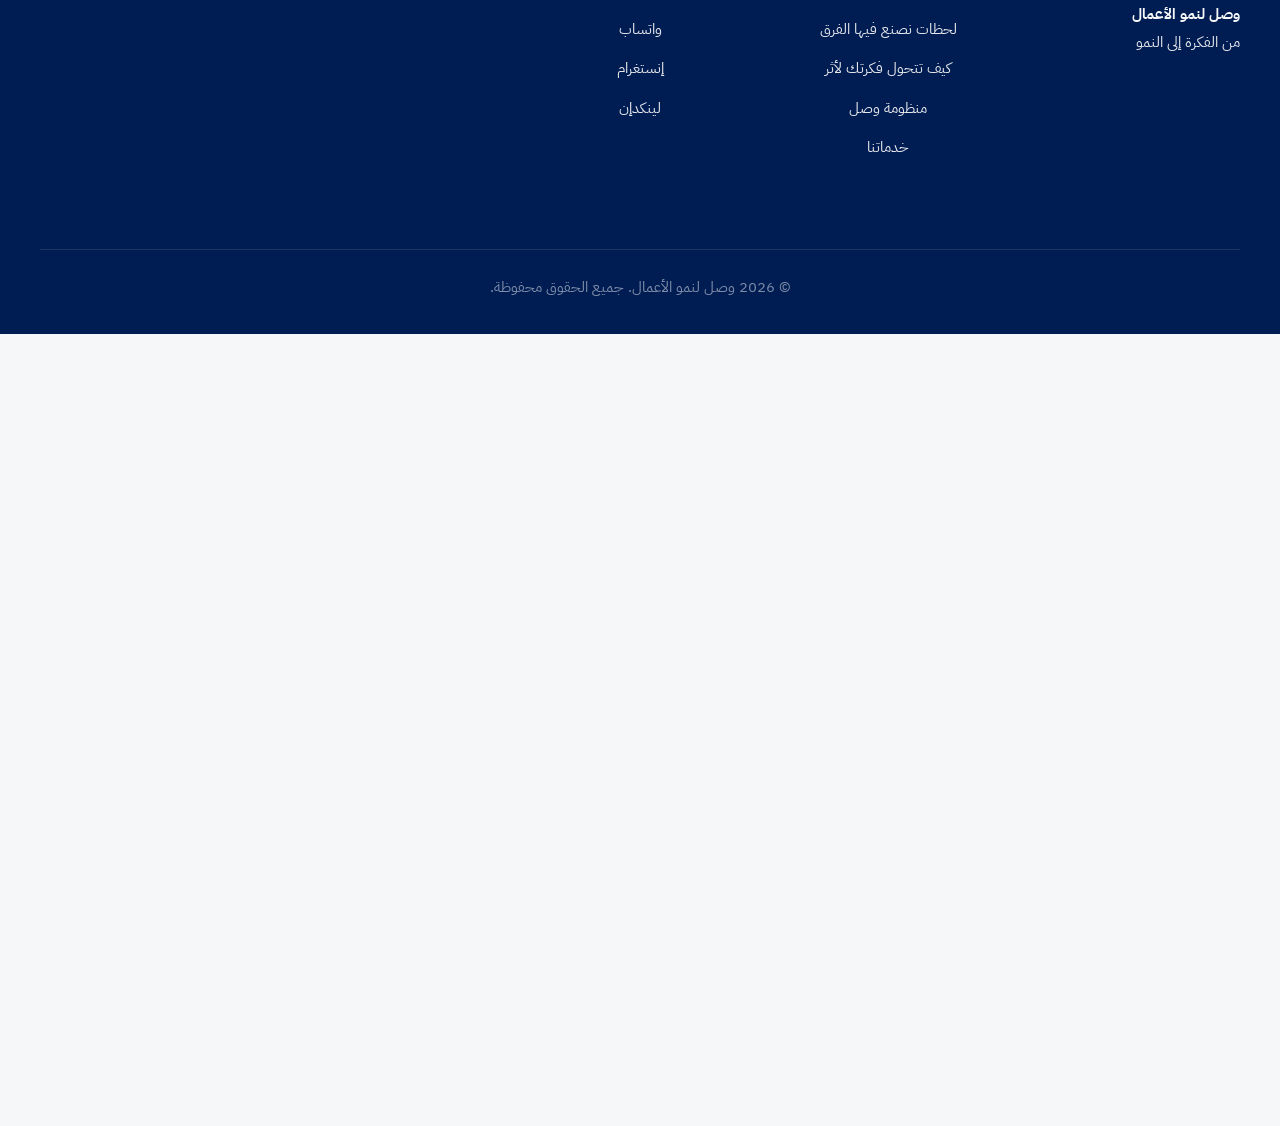
==== commit 9ed7f093: "inhance vip cards" ====
--- a/index.html
+++ b/index.html
@@ -63,6 +63,10 @@
           <span aria-hidden="true">&times;</span>
         </button>
       </div>
+      <div class="many-drawer-status">
+        <span class="many-status-dot" aria-hidden="true"></span>
+        <span>متاح للاستشارات | الرياض (GMT+3)</span>
+      </div>
       <ul class="many-drawer-links">
         <li><a href="#home" data-many-link><span class="many-num">01</span>البداية</a></li>
         <li><a href="#why" data-many-link><span class="many-num">02</span>ربما تساءلت</a></li>
@@ -559,6 +563,17 @@
         <p class="consult-sub">أخبرنا القليل عن فكرتك، ونعود إليك في أقرب وقت.</p>
       </div>
       <form class="consult-form" data-consult-form>
+        <div class="consult-field">
+          <span class="consult-services-title">الخدمة المطلوبة (يمكنك اختيار أكثر من خدمة)</span>
+          <div class="consult-services" data-consult-pills>
+            <button type="button" class="service-pill" data-service="بناء هوية واستراتيجية">بناء هوية واستراتيجية</button>
+            <button type="button" class="service-pill" data-service="تطوير متجر إلكتروني">تطوير متجر إلكتروني</button>
+            <button type="button" class="service-pill" data-service="صناعة محتوى وإعلام">صناعة محتوى وإعلام</button>
+            <button type="button" class="service-pill" data-service="إدارة حملات تسويقية">إدارة حملات تسويقية</button>
+            <button type="button" class="service-pill" data-service="استشارة نمو متكاملة">استشارة نمو متكاملة</button>
+          </div>
+          <input type="hidden" name="services" data-selected-services />
+        </div>
         <label class="consult-field">
           <span>الاسم</span>
           <input type="text" name="name" placeholder="اسمك الكامل" required />
@@ -578,6 +593,10 @@
       </form>
     </div>
 
+    <!-- VIP Custom Magnetic Cursor -->
+    <div class="custom-cursor" data-custom-cursor aria-hidden="true"></div>
+    <div class="cursor-aura" data-cursor-aura aria-hidden="true"></div>
+
     <script src="js/main.js"></script>
   </body>
 </html>
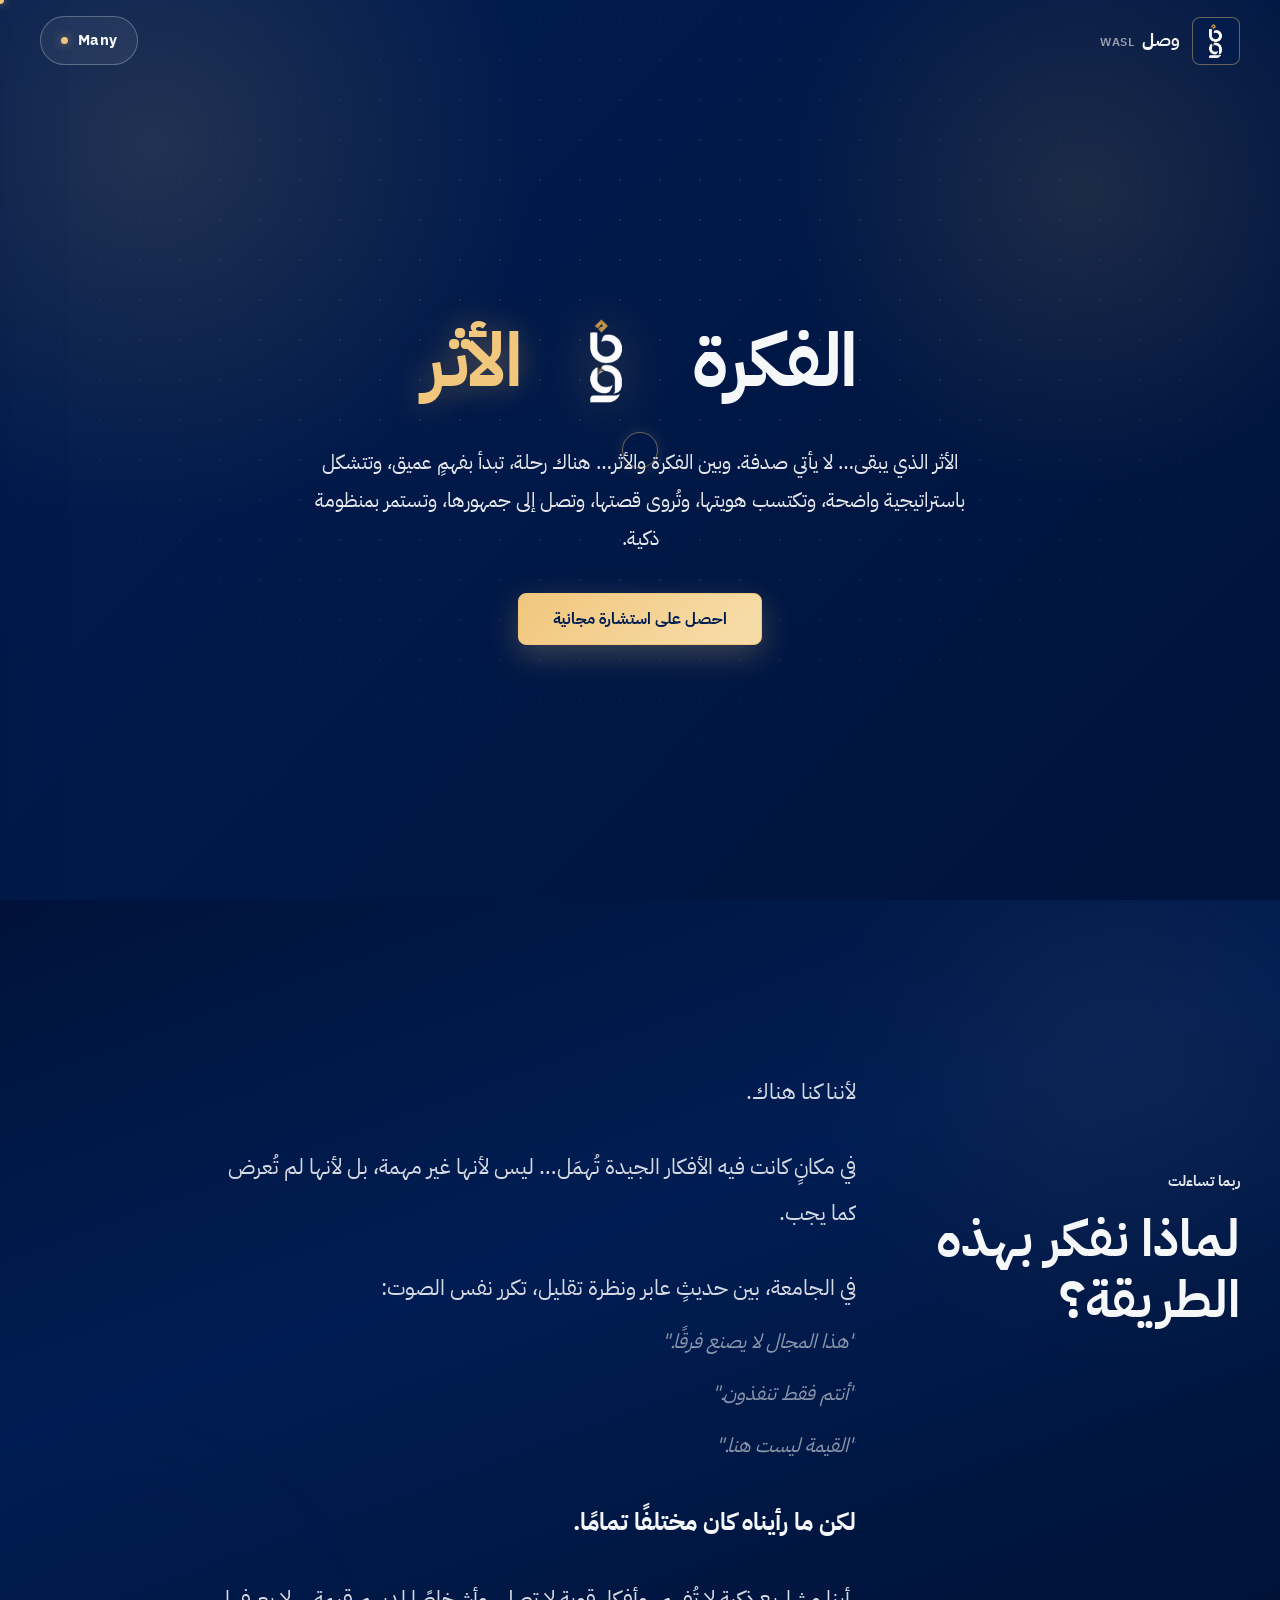
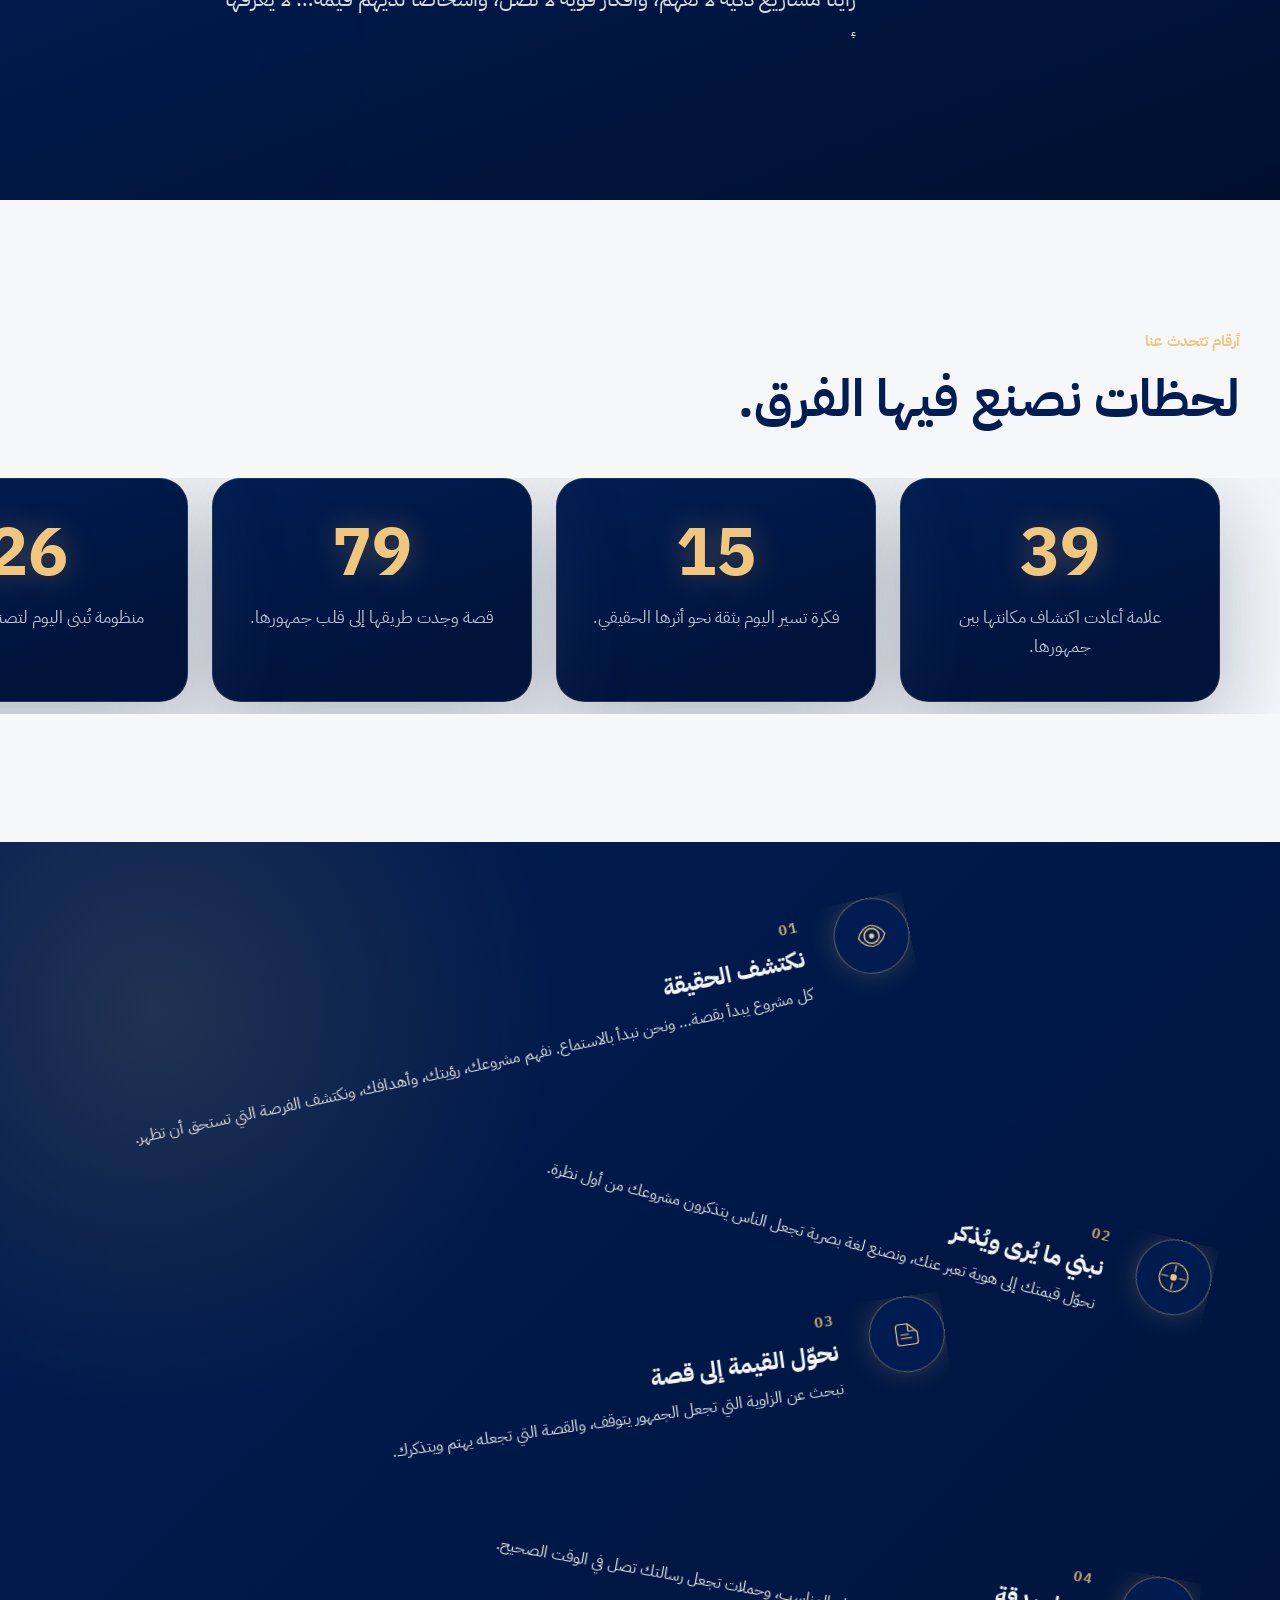
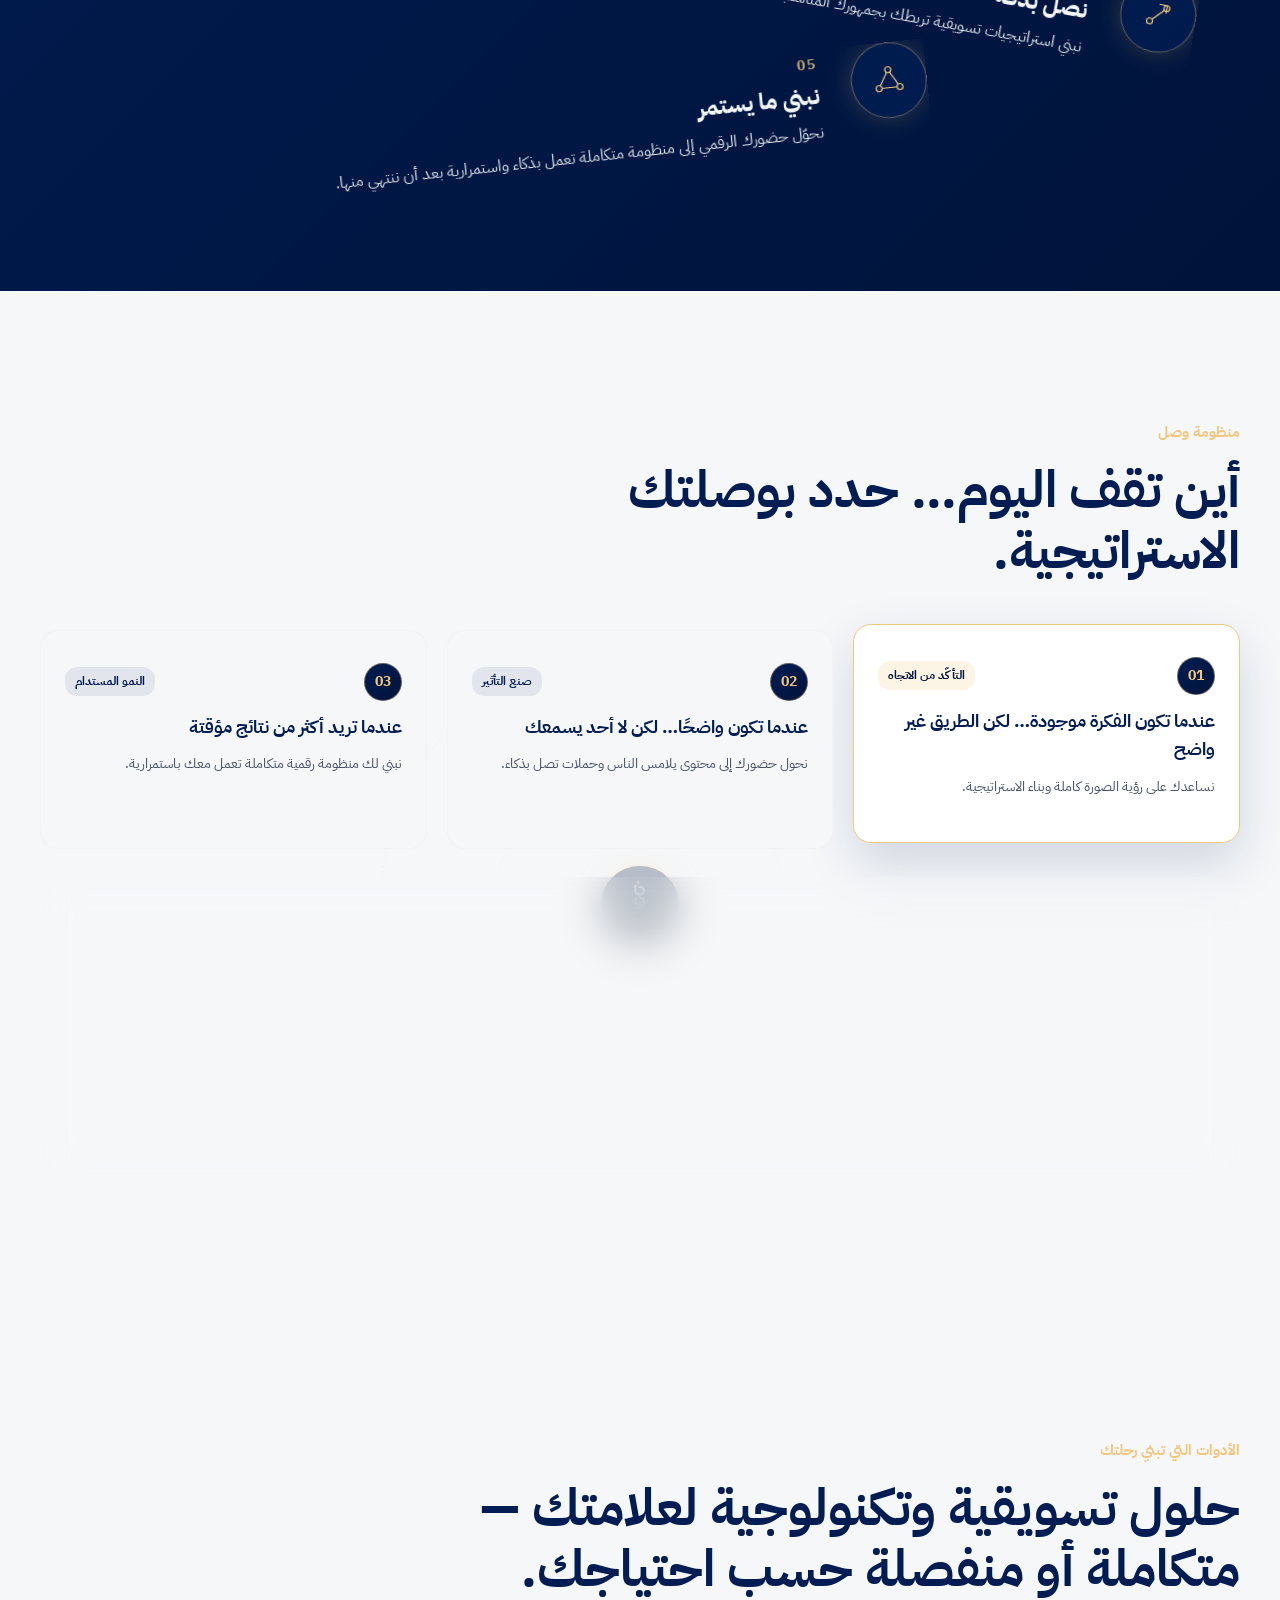
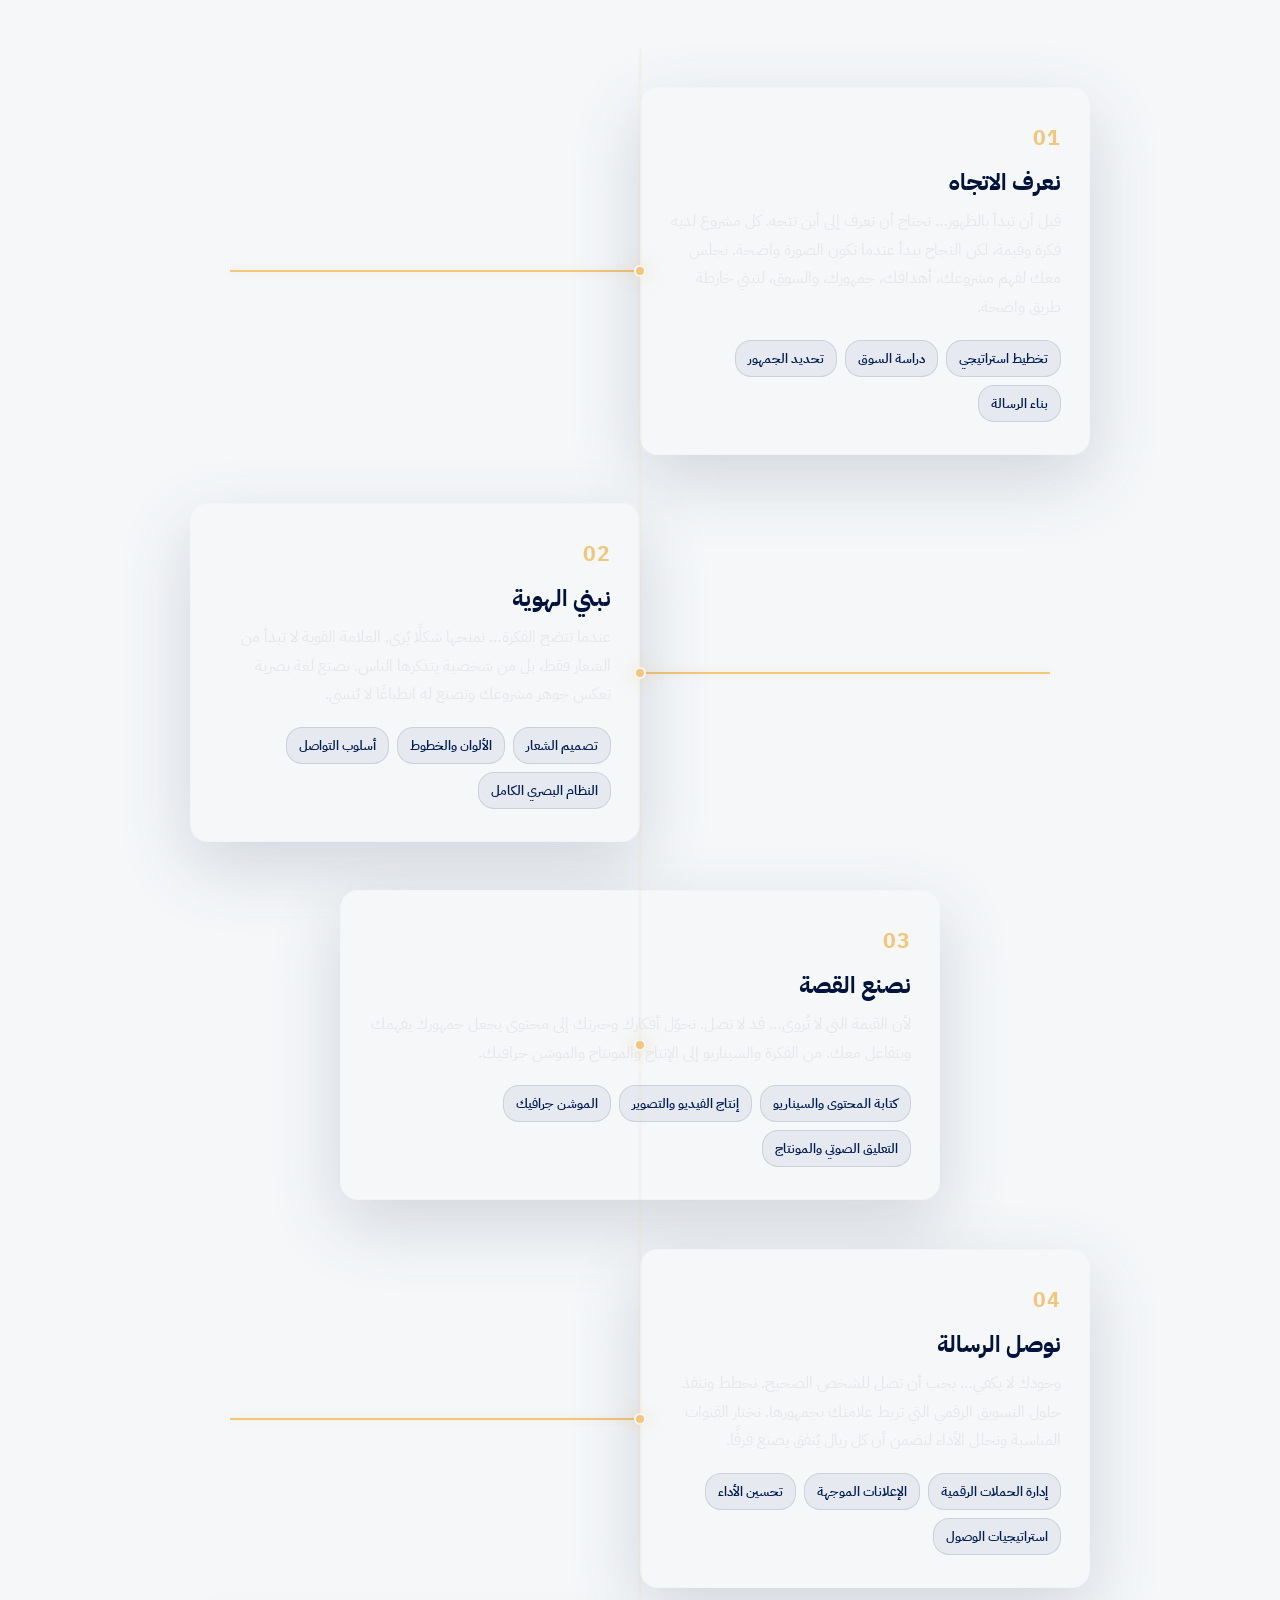
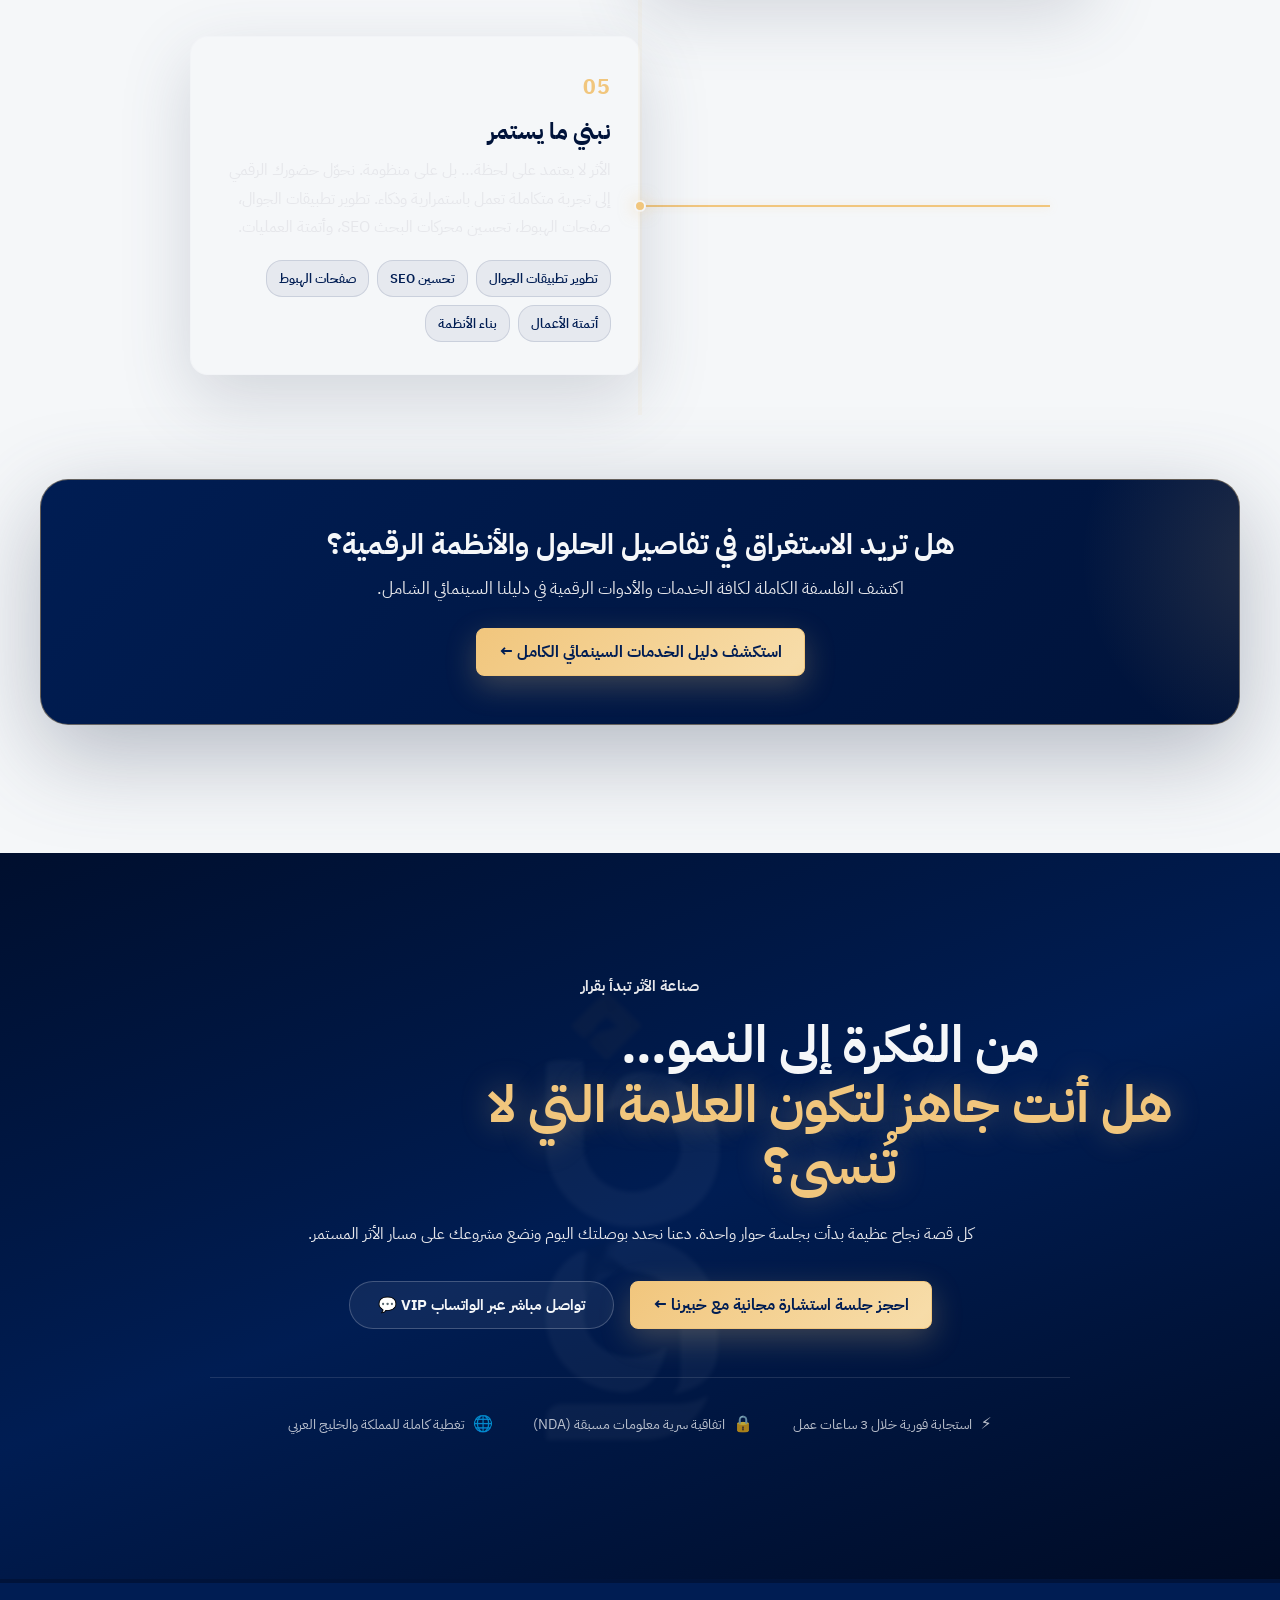
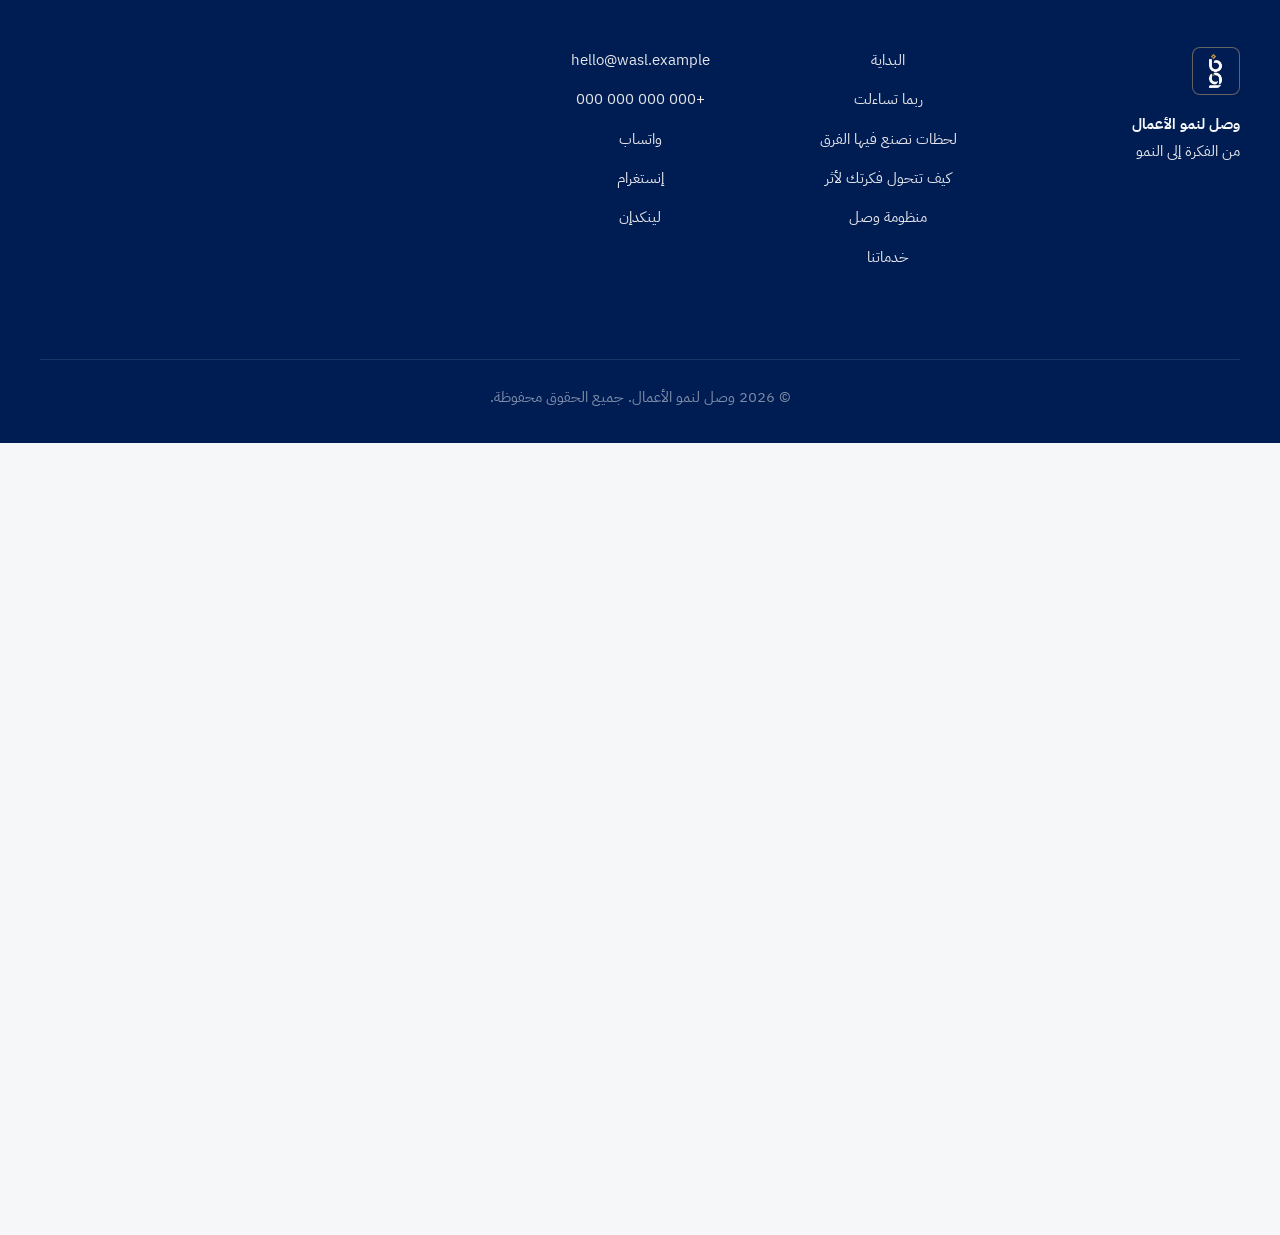
==== commit c9cf8d6b: "inhance services part" ====
--- a/index.html
+++ b/index.html
@@ -273,79 +273,122 @@
       </section>
 
       <!-- ═══════════════════════════════════════════════════════════
-           القسم الخامس — منظومة وصل
+           القسم الخامس — منظومة وصل (رادار التشخيص والتوجيه)
            ═══════════════════════════════════════════════════════════ -->
       <section class="system section-light" id="system" aria-labelledby="system-title">
         <div class="container">
           <div class="section-heading" data-reveal>
             <p class="eyebrow">منظومة وصل</p>
-            <h2 id="system-title">اختر المرحلة التي يحتاجها مشروعك الآن.</h2>
-          </div>
-
-          <div class="system-connected" data-system>
-            <!-- Three connected cards -->
+            <h2 id="system-title">أين تقف اليوم… حدد بوصلتك الاستراتيجية.</h2>
+          </div>
+
+          <div class="system-radar-stage" data-system-radar>
+            <!-- Radar Graphic Background -->
+            <div class="radar-visual" aria-hidden="true">
+              <div class="radar-circle radar-circle-outer"></div>
+              <div class="radar-circle radar-circle-inner"></div>
+              <div class="radar-core">
+                <img src="assets/images/only_logo.png" alt="" />
+                <span>علامتك</span>
+              </div>
+            </div>
+
+            <!-- 3 Diagnostic Cards -->
             <div class="system-cards">
               <button class="system-card is-active" data-system-card="0" aria-expanded="true">
-                <span class="system-card-num">01</span>
-                <h3>اكتشف بوصلتك</h3>
-                <p class="system-card-hint">عندما تكون فكرتك موجودة… لكن الطريق غير واضح.</p>
+                <div class="system-card-head">
+                  <span class="system-card-num">01</span>
+                  <span class="system-card-tag">التأكّد من الاتجاه</span>
+                </div>
+                <h3>عندما تكون الفكرة موجودة… لكن الطريق غير واضح</h3>
+                <p class="system-card-hint">نساعدك على رؤية الصورة كاملة وبناء الاستراتيجية.</p>
                 <div class="system-card-line" aria-hidden="true"></div>
               </button>
+
               <button class="system-card" data-system-card="1" aria-expanded="false">
-                <span class="system-card-num">02</span>
-                <h3>اصنع حضورك</h3>
-                <p class="system-card-hint">عندما تكون واضحًا… لكن العالم لم يسمع قصتك بعد.</p>
+                <div class="system-card-head">
+                  <span class="system-card-num">02</span>
+                  <span class="system-card-tag">صنع التأثير</span>
+                </div>
+                <h3>عندما تكون واضحًا… لكن لا أحد يسمعك</h3>
+                <p class="system-card-hint">نحول حضورك إلى محتوى يلامس الناس وحملات تصل بذكاء.</p>
                 <div class="system-card-line" aria-hidden="true"></div>
               </button>
+
               <button class="system-card" data-system-card="2" aria-expanded="false">
-                <span class="system-card-num">03</span>
-                <h3>ابنِ منظومة أثرك</h3>
-                <p class="system-card-hint">عندما لا تريد مجرد نتائج مؤقتة… بل نظامًا يعمل معك.</p>
+                <div class="system-card-head">
+                  <span class="system-card-num">03</span>
+                  <span class="system-card-tag">النمو المستدام</span>
+                </div>
+                <h3>عندما تريد أكثر من نتائج مؤقتة</h3>
+                <p class="system-card-hint">نبني لك منظومة رقمية متكاملة تعمل معك باستمرارية.</p>
                 <div class="system-card-line" aria-hidden="true"></div>
               </button>
             </div>
 
-            <!-- Connecting lines between cards (SVG) -->
-            <div class="system-connectors" aria-hidden="true">
-              <svg class="system-connectors-svg" viewBox="0 0 100 20" preserveAspectRatio="none">
-                <line class="system-conn-line" x1="16" y1="10" x2="50" y2="10" />
-                <line class="system-conn-line" x1="50" y1="10" x2="84" y2="10" />
-              </svg>
-            </div>
-
-            <!-- Detail panel -->
+            <!-- Detail Panels -->
             <div class="system-detail-area">
               <article class="system-detail is-active" data-system-detail="0">
-                <ul>
-                  <li>رؤيتك وأهدافك.</li>
-                  <li>جمهورك الحقيقي.</li>
-                  <li>موقعك في السوق.</li>
-                  <li>الرسالة التي يجب أن تصل.</li>
-                </ul>
-                <p class="system-detail-fit">تناسبك إذا كنت تبدأ مشروعًا جديدًا، أو تعيد بناء علامتك، أو تشعر أن صورتك لا تعكس قيمتك.</p>
-                <a class="text-link" href="#start">ناقش هذه المرحلة معنا</a>
+                <div class="system-detail-content">
+                  <div class="system-detail-questions">
+                    <h4>نساعدك على رؤية الصورة كاملة:</h4>
+                    <ul>
+                      <li>ماذا تقدم فعلًا؟</li>
+                      <li>من جمهورك الحقيقي؟</li>
+                      <li>أين موقعك في السوق؟</li>
+                    </ul>
+                  </div>
+                  <div class="system-detail-output">
+                    <h4>ثم نبني لك:</h4>
+                    <div class="output-badge">استراتيجية واضحة + هوية تعكسك</div>
+                    <p class="system-detail-fit">حتى لا تبدأ عشوائيًا… بل تنطلق بثقة.</p>
+                    <button type="button" class="button button-primary consult-trigger-btn" data-open-consult data-service-preset="بناء هوية واستراتيجية">
+                      ناقش مرحلة التأسيس معنا ←
+                    </button>
+                  </div>
+                </div>
               </article>
+
               <article class="system-detail" data-system-detail="1">
-                <ul>
-                  <li>أفكار إبداعية.</li>
-                  <li>صناعة محتوى يحكي قصتك.</li>
-                  <li>إدارة قنوات التواصل.</li>
-                  <li>حملات تسويق رقمي.</li>
-                  <li>رسائل تصل للشخص المناسب.</li>
-                </ul>
-                <p class="system-detail-fit">تناسبك إذا كان لديك مشروع قائم، أو تنشر بدون نتائج واضحة، أو تريد زيادة الثقة والتفاعل.</p>
-                <a class="text-link" href="#start">ناقش هذه المرحلة معنا</a>
+                <div class="system-detail-content">
+                  <div class="system-detail-questions">
+                    <h4>نحول حضورك إلى تأثير:</h4>
+                    <ul>
+                      <li>محتوى يُفهم ويخاطب العاطفة.</li>
+                      <li>رسائل تُقنع وتترك أثرًا.</li>
+                      <li>حملات رقمية تصل للشخص المناسب.</li>
+                    </ul>
+                  </div>
+                  <div class="system-detail-output">
+                    <h4>الوصول الأذكى:</h4>
+                    <div class="output-badge">صناعة محتوى + إدارات وتأثير رقمي</div>
+                    <p class="system-detail-fit">ليس الهدف أن تنشر أكثر… بل أن تصل بشكل أذكى.</p>
+                    <button type="button" class="button button-primary consult-trigger-btn" data-open-consult data-service-preset="صناعة محتوى وإعلام">
+                      ناقش مرحلة التأثير معنا ←
+                    </button>
+                  </div>
+                </div>
               </article>
+
               <article class="system-detail" data-system-detail="2">
-                <ul>
-                  <li>تحسين محركات البحث لزيادة الظهور.</li>
-                  <li>صفحات هبوط لتحويل الزوار إلى عملاء.</li>
-                  <li>تطبيقات وتجارب رقمية تخدم جمهورك.</li>
-                  <li>أتمتة الأعمال لتقليل الجهد وزيادة الكفاءة.</li>
-                  <li>متابعة وتحسين مستمر.</li>
-                </ul>
-                <p class="system-detail-fit">تناسبك إذا كنت تريد التوسع، أو بناء نظام أقوى، أو جعل مشروعك يعمل بذكاء.</p>
-                <a class="text-link" href="#start">ناقش هذه المرحلة معنا</a>
+                <div class="system-detail-content">
+                  <div class="system-detail-questions">
+                    <h4>نبني لك نظامًا يعمل معك:</h4>
+                    <ul>
+                      <li>صفحات هبوط عالية التحويل.</li>
+                      <li>ظهور مستمر في محركات البحث SEO.</li>
+                      <li>أدوات وأتمتة تجعل مشروعك ينمو بذكاء.</li>
+                    </ul>
+                  </div>
+                  <div class="system-detail-output">
+                    <h4>الاستدامة والنمو:</h4>
+                    <div class="output-badge">صفحات هبوط + أتمتة + بناء أنظمة</div>
+                    <p class="system-detail-fit">لأن النمو الحقيقي… لا يعتمد على الحملات فقط.</p>
+                    <button type="button" class="button button-primary consult-trigger-btn" data-open-consult data-service-preset="استشارة نمو متكاملة">
+                      ناقش مرحلة المنظومة معنا ←
+                    </button>
+                  </div>
+                </div>
               </article>
             </div>
           </div>
@@ -353,22 +396,17 @@
       </section>
 
       <!-- ═══════════════════════════════════════════════════════════
-           القسم السادس — الخدمات: شجرة متفرعة
+           القسم السادس — الأدوات التي تبني رحلتك (نهر الحلول)
            ═══════════════════════════════════════════════════════════ -->
       <section class="services section-soft" id="services" aria-labelledby="services-title">
         <div class="container">
           <div class="section-heading" data-reveal>
-            <p class="eyebrow">خدماتنا</p>
-            <h2 id="services-title">حلول تسويقية لعلامتك، متكاملة أو منفصلة حسب احتياجك.</h2>
-            <div style="margin-top: 2rem; text-align: center;">
-              <a href="services.html" class="primary-btn" style="background: var(--accent); color: var(--primary); padding: 12px 32px; border-radius: 30px; text-decoration: none; font-weight: 700; display: inline-block; transition: transform 0.3s ease;">
-                اكتشف إبداع خدماتنا بالكامل
-              </a>
-            </div>
+            <p class="eyebrow">الأدوات التي تبني رحلتك</p>
+            <h2 id="services-title">حلول تسويقية وتكنولوجية لعلامتك — متكاملة أو منفصلة حسب احتياجك.</h2>
           </div>
 
           <div class="services-tree" data-services-tree>
-            <!-- Central trunk line -->
+            <!-- Curved central trunk line -->
             <div class="services-trunk" aria-hidden="true">
               <svg class="services-trunk-svg" viewBox="0 0 4 100" preserveAspectRatio="none">
                 <line class="services-trunk-glow" x1="2" y1="0" x2="2" y2="100" />
@@ -376,7 +414,7 @@
               </svg>
             </div>
 
-            <!-- Service branches -->
+            <!-- Service 01 -->
             <article class="service-branch service-branch-right" data-reveal data-service-branch>
               <div class="service-branch-line" aria-hidden="true"></div>
               <div class="service-branch-node" aria-hidden="true"></div>
@@ -384,18 +422,19 @@
                 <span class="service-num">01</span>
                 <h3>نعرف الاتجاه</h3>
                 <p>
-                  قبل أن تبدأ بالظهور… تحتاج أن تعرف إلى أين تتجه. نبني لك خارطة
-                  واضحة تساعد كل خطوة بعدها على أن تكون في الاتجاه الصحيح.
+                  قبل أن تبدأ بالظهور… تحتاج أن تعرف إلى أين تتجه. كل مشروع لديه فكرة وقيمة، لكن النجاح يبدأ عندما تكون الصورة واضحة.
+                  نجلس معك لفهم مشروعك، أهدافك، جمهورك، والسوق، لنبني خارطة طريق واضحة.
                 </p>
-                <ul>
-                  <li>تخطيط استراتيجي</li>
-                  <li>دراسة السوق</li>
-                  <li>تحديد الجمهور</li>
-                  <li>بناء الرسالة</li>
-                </ul>
+                <div class="service-tags">
+                  <span class="glass-pill">تخطيط استراتيجي</span>
+                  <span class="glass-pill">دراسة السوق</span>
+                  <span class="glass-pill">تحديد الجمهور</span>
+                  <span class="glass-pill">بناء الرسالة</span>
+                </div>
               </div>
             </article>
 
+            <!-- Service 02 -->
             <article class="service-branch service-branch-left" data-reveal data-service-branch>
               <div class="service-branch-line" aria-hidden="true"></div>
               <div class="service-branch-node" aria-hidden="true"></div>
@@ -403,19 +442,19 @@
                 <span class="service-num">02</span>
                 <h3>نبني الهوية</h3>
                 <p>
-                  عندما تتضح الفكرة… نمنحها شكلًا يُرى. نبني هوية بصرية تعكس جوهر
-                  مشروعك وتجعله قابلا للتذكر.
+                  عندما تتضح الفكرة… نمنحها شكلًا يُرى. العلامة القوية لا تبدأ من الشعار فقط، بل من شخصية يتذكرها الناس.
+                  نصنع لغة بصرية تعكس جوهر مشروعك وتصنع له انطباعًا لا يُنسى.
                 </p>
-                <ul>
-                  <li>الشعار</li>
-                  <li>الألوان</li>
-                  <li>الخطوط</li>
-                  <li>أسلوب التواصل</li>
-                  <li>النظام البصري الكامل</li>
-                </ul>
+                <div class="service-tags">
+                  <span class="glass-pill">تصميم الشعار</span>
+                  <span class="glass-pill">الألوان والخطوط</span>
+                  <span class="glass-pill">أسلوب التواصل</span>
+                  <span class="glass-pill">النظام البصري الكامل</span>
+                </div>
               </div>
             </article>
 
+            <!-- Service 03 -->
             <article class="service-branch service-branch-full" data-reveal data-service-branch>
               <div class="service-branch-line" aria-hidden="true"></div>
               <div class="service-branch-node" aria-hidden="true"></div>
@@ -423,20 +462,19 @@
                 <span class="service-num">03</span>
                 <h3>نصنع القصة</h3>
                 <p>
-                  نحول أفكارك وخبرتك إلى محتوى يجعل جمهورك يفهمك ويتفاعل معك، من
-                  الفكرة والزاوية إلى التنفيذ والنشر.
+                  لأن القيمة التي لا تُروى… قد لا تصل. نحوّل أفكارك وخبرتك إلى محتوى يجعل جمهورك يفهمك ويتفاعل معك.
+                  من الفكرة والسيناريو إلى الإنتاج والمونتاج والموشن جرافيك.
                 </p>
-                <ul>
-                  <li>كتابة المحتوى والسيناريو</li>
-                  <li>إنتاج الفيديو</li>
-                  <li>التصوير</li>
-                  <li>الموشن جرافيك</li>
-                  <li>التعليق الصوتي</li>
-                  <li>المونتاج</li>
-                </ul>
+                <div class="service-tags">
+                  <span class="glass-pill">كتابة المحتوى والسيناريو</span>
+                  <span class="glass-pill">إنتاج الفيديو والتصوير</span>
+                  <span class="glass-pill">الموشن جرافيك</span>
+                  <span class="glass-pill">التعليق الصوتي والمونتاج</span>
+                </div>
               </div>
             </article>
 
+            <!-- Service 04 -->
             <article class="service-branch service-branch-right" data-reveal data-service-branch>
               <div class="service-branch-line" aria-hidden="true"></div>
               <div class="service-branch-node" aria-hidden="true"></div>
@@ -444,66 +482,101 @@
                 <span class="service-num">04</span>
                 <h3>نوصل الرسالة</h3>
                 <p>
-                  وجودك لا يكفي… يجب أن تصل للشخص الصحيح. نخطط وننفذ حلول التسويق
-                  الرقمي التي تربط علامتك بجمهورها.
+                  وجودك لا يكفي… يجب أن تصل للشخص الصحيح. نخطط وننفذ حلول التسويق الرقمي التي تربط علامتك بجمهورها.
+                  نختار القنوات المناسبة ونحلل الأداء لنضمن أن كل ريال يُنفق يصنع فرقًا.
                 </p>
-                <ul>
-                  <li>إدارة الحملات الرقمية</li>
-                  <li>الإعلانات</li>
-                  <li>تحسين الأداء</li>
-                  <li>استراتيجيات الوصول</li>
-                </ul>
+                <div class="service-tags">
+                  <span class="glass-pill">إدارة الحملات الرقمية</span>
+                  <span class="glass-pill">الإعلانات الموجهة</span>
+                  <span class="glass-pill">تحسين الأداء</span>
+                  <span class="glass-pill">استراتيجيات الوصول</span>
+                </div>
               </div>
             </article>
 
+            <!-- Service 05 -->
             <article class="service-branch service-branch-left" data-reveal data-service-branch>
               <div class="service-branch-line" aria-hidden="true"></div>
               <div class="service-branch-node" aria-hidden="true"></div>
               <div class="service-branch-card">
                 <span class="service-num">05</span>
-                <h3>نبني الأثر</h3>
+                <h3>نبني ما يستمر</h3>
                 <p>
-                  نبني لك البنية الرقمية التي تجعل مشروعك أكثر ذكاءً واستدامة،
-                  حتى يتحول من مجهود مستمر إلى منظومة تعمل بكفاءة.
+                  الأثر لا يعتمد على لحظة… بل على منظومة. نحوّل حضورك الرقمي إلى تجربة متكاملة تعمل باستمرارية وذكاء.
+                  تطوير تطبيقات الجوال، صفحات الهبوط، تحسين محركات البحث SEO، وأتمتة العمليات.
                 </p>
-                <ul>
-                  <li>تحسين محركات البحث SEO</li>
-                  <li>تصميم صفحات الهبوط</li>
-                  <li>تطوير تطبيقات الجوال</li>
-                  <li>أتمتة الأعمال</li>
-                  <li>بناء الأنظمة الرقمية</li>
-                </ul>
+                <div class="service-tags">
+                  <span class="glass-pill">تطوير تطبيقات الجوال</span>
+                  <span class="glass-pill">تحسين SEO</span>
+                  <span class="glass-pill">صفحات الهبوط</span>
+                  <span class="glass-pill">أتمتة الأعمال</span>
+                  <span class="glass-pill">بناء الأنظمة</span>
+                </div>
               </div>
             </article>
           </div>
+
+          <!-- Cinematic Services Gateway Banner -->
+          <div class="services-gateway-banner" data-reveal>
+            <div class="gateway-content">
+              <h3>هل تريد الاستغراق في تفاصيل الحلول والأنظمة الرقمية؟</h3>
+              <p>اكتشف الفلسفة الكاملة لكافة الخدمات والأدوات الرقمية في دليلنا السينمائي الشامل.</p>
+              <a href="services.html" class="button button-primary gateway-btn">
+                استكشف دليل الخدمات السينمائي الكامل ←
+              </a>
+            </div>
+          </div>
         </div>
       </section>
 
       <!-- ═══════════════════════════════════════════════════════════
-           القسم السابع — ابدأ رحلتك (CTA)
+           القسم السابع — بوابة انطلاق الأثر (VIP Portal)
            ═══════════════════════════════════════════════════════════ -->
-      <section class="final-cta section-dark" id="start" aria-labelledby="start-title">
-        <div class="container final-cta-layout" data-reveal>
-          <!-- Completion node -->
+      <section class="final-cta section-dark" id="start" aria-labelledby="cta-title">
+        <div class="container final-cta-layout">
+          <div class="cta-portal-bg" aria-hidden="true">
+            <div class="portal-logo-glow">
+              <img src="assets/images/only_logo.png" alt="" />
+            </div>
+          </div>
+
           <div class="cta-completion-node" aria-hidden="true">
             <div class="cta-node-ring"></div>
             <div class="cta-node-dot"></div>
           </div>
 
-          <p class="eyebrow">ابدأ رحلتك</p>
-          <h2 id="start-title">هل فكرتك جاهزة لتصل؟</h2>
-
-          <!-- Mini bridge: repeat of الفكرة ← الأثر -->
-          <div class="cta-mini-bridge" aria-hidden="true">
-            <span class="cta-bridge-word">الفكرة</span>
-            <div class="cta-bridge-line"></div>
-            <span class="cta-bridge-word">الأثر</span>
-          </div>
-
-          <p class="cta-desc">ابدأ رحلتك مع وصل، ودعنا نبني الطريق من الفكرة إلى الأثر.</p>
-          <div class="hero-actions cta-actions">
-            <a class="button button-primary" href="mailto:hello@wasl.example">ابدأ رحلتك</a>
-            <a class="button button-secondary" href="mailto:hello@wasl.example">تواصل معنا</a>
+          <p class="eyebrow">صناعة الأثر تبدأ بقرار</p>
+          <h2 id="cta-title" data-reveal>
+            من الفكرة إلى النمو…<br />
+            <span class="accent-text">هل أنت جاهز لتكون العلامة التي لا تُنسى؟</span>
+          </h2>
+
+          <p class="cta-desc" data-reveal>
+            كل قصة نجاح عظيمة بدأت بجلسة حوار واحدة. دعنا نحدد بوصلتك اليوم ونضع مشروعك على مسار الأثر المستمر.
+          </p>
+
+          <div class="cta-actions-group" data-reveal>
+            <button type="button" class="button button-primary cta-btn-main" data-open-consult>
+              احجز جلسة استشارة مجانية مع خبيرنا ←
+            </button>
+            <a href="https://wa.me/966500000000" target="_blank" rel="noopener" class="button button-glass cta-btn-wa">
+              تواصل مباشر عبر الواتساب VIP 💬
+            </a>
+          </div>
+
+          <div class="cta-trust-strip" data-reveal>
+            <div class="trust-item">
+              <span class="trust-icon">⚡</span>
+              <span>استجابة فورية خلال 3 ساعات عمل</span>
+            </div>
+            <div class="trust-item">
+              <span class="trust-icon">🔒</span>
+              <span>اتفاقية سرية معلومات مسبقة (NDA)</span>
+            </div>
+            <div class="trust-item">
+              <span class="trust-icon">🌐</span>
+              <span>تغطية كاملة للمملكة والخليج العربي</span>
+            </div>
           </div>
         </div>
       </section>
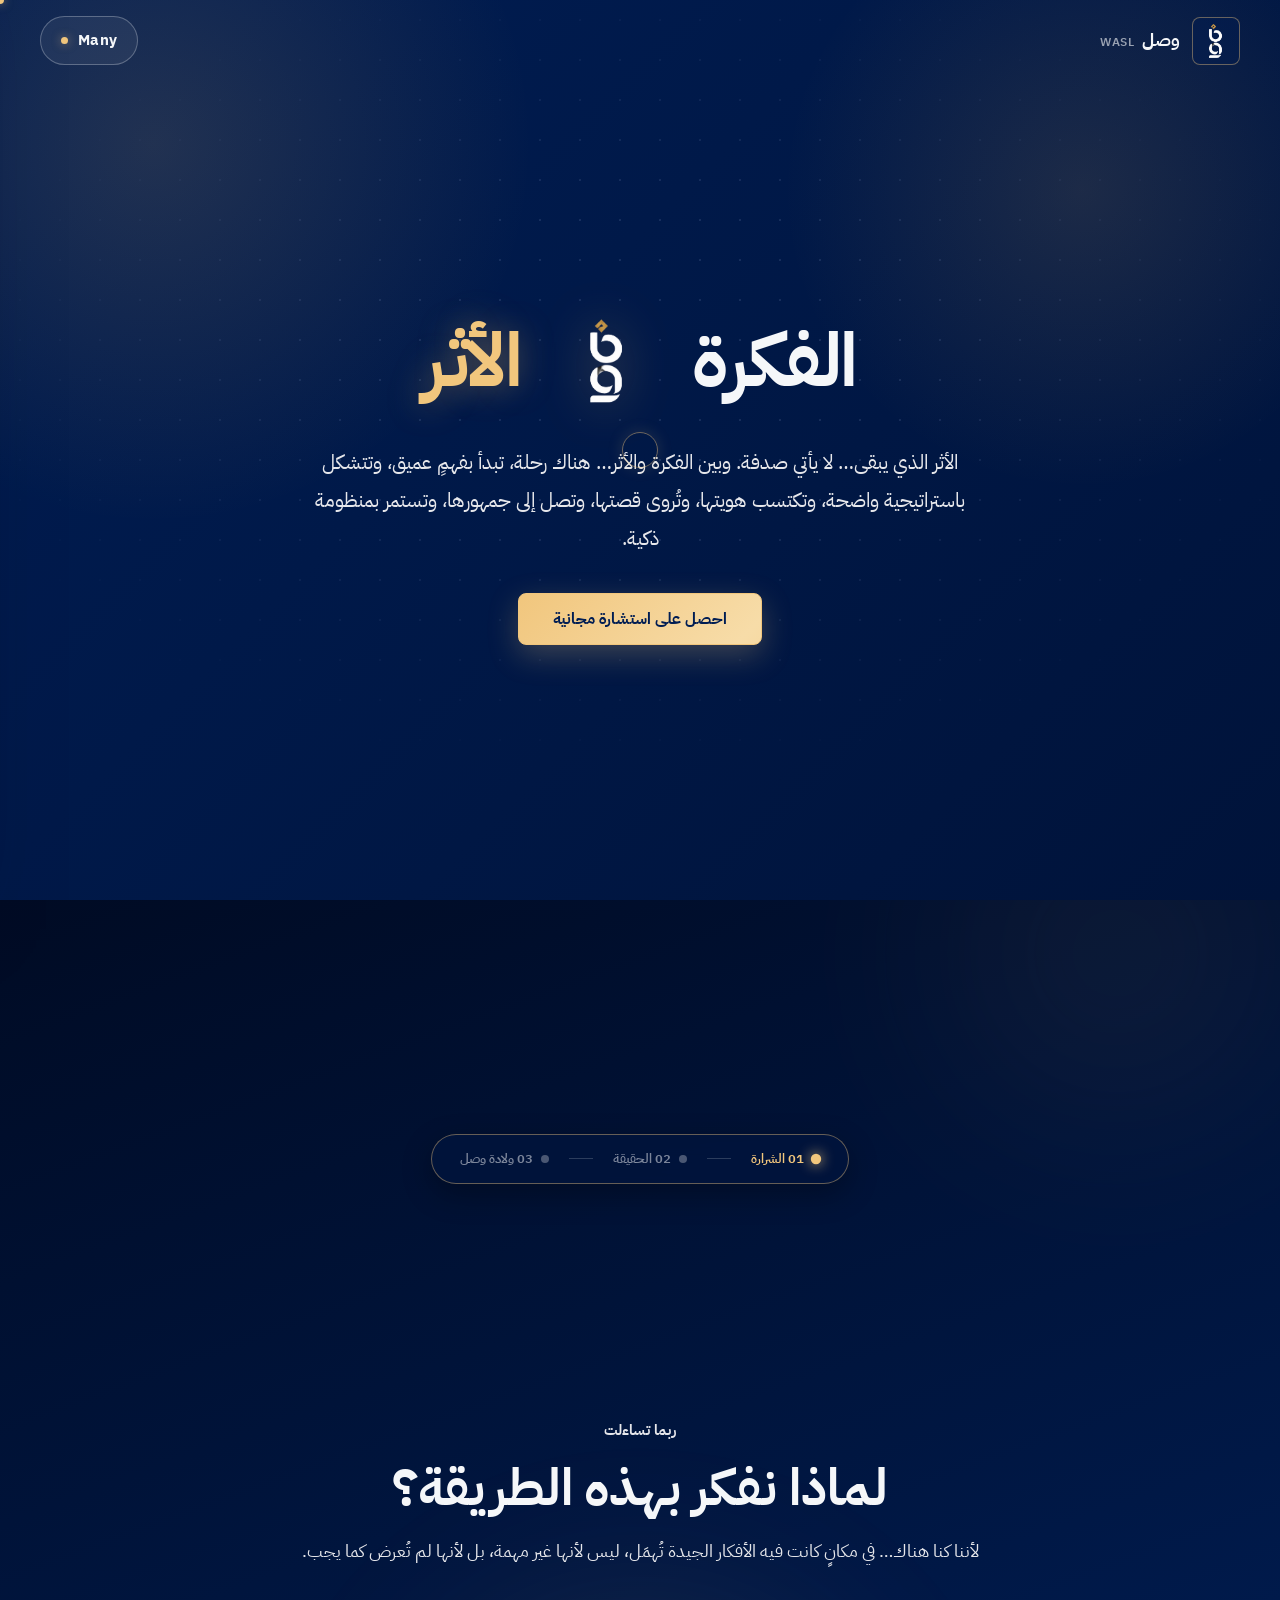
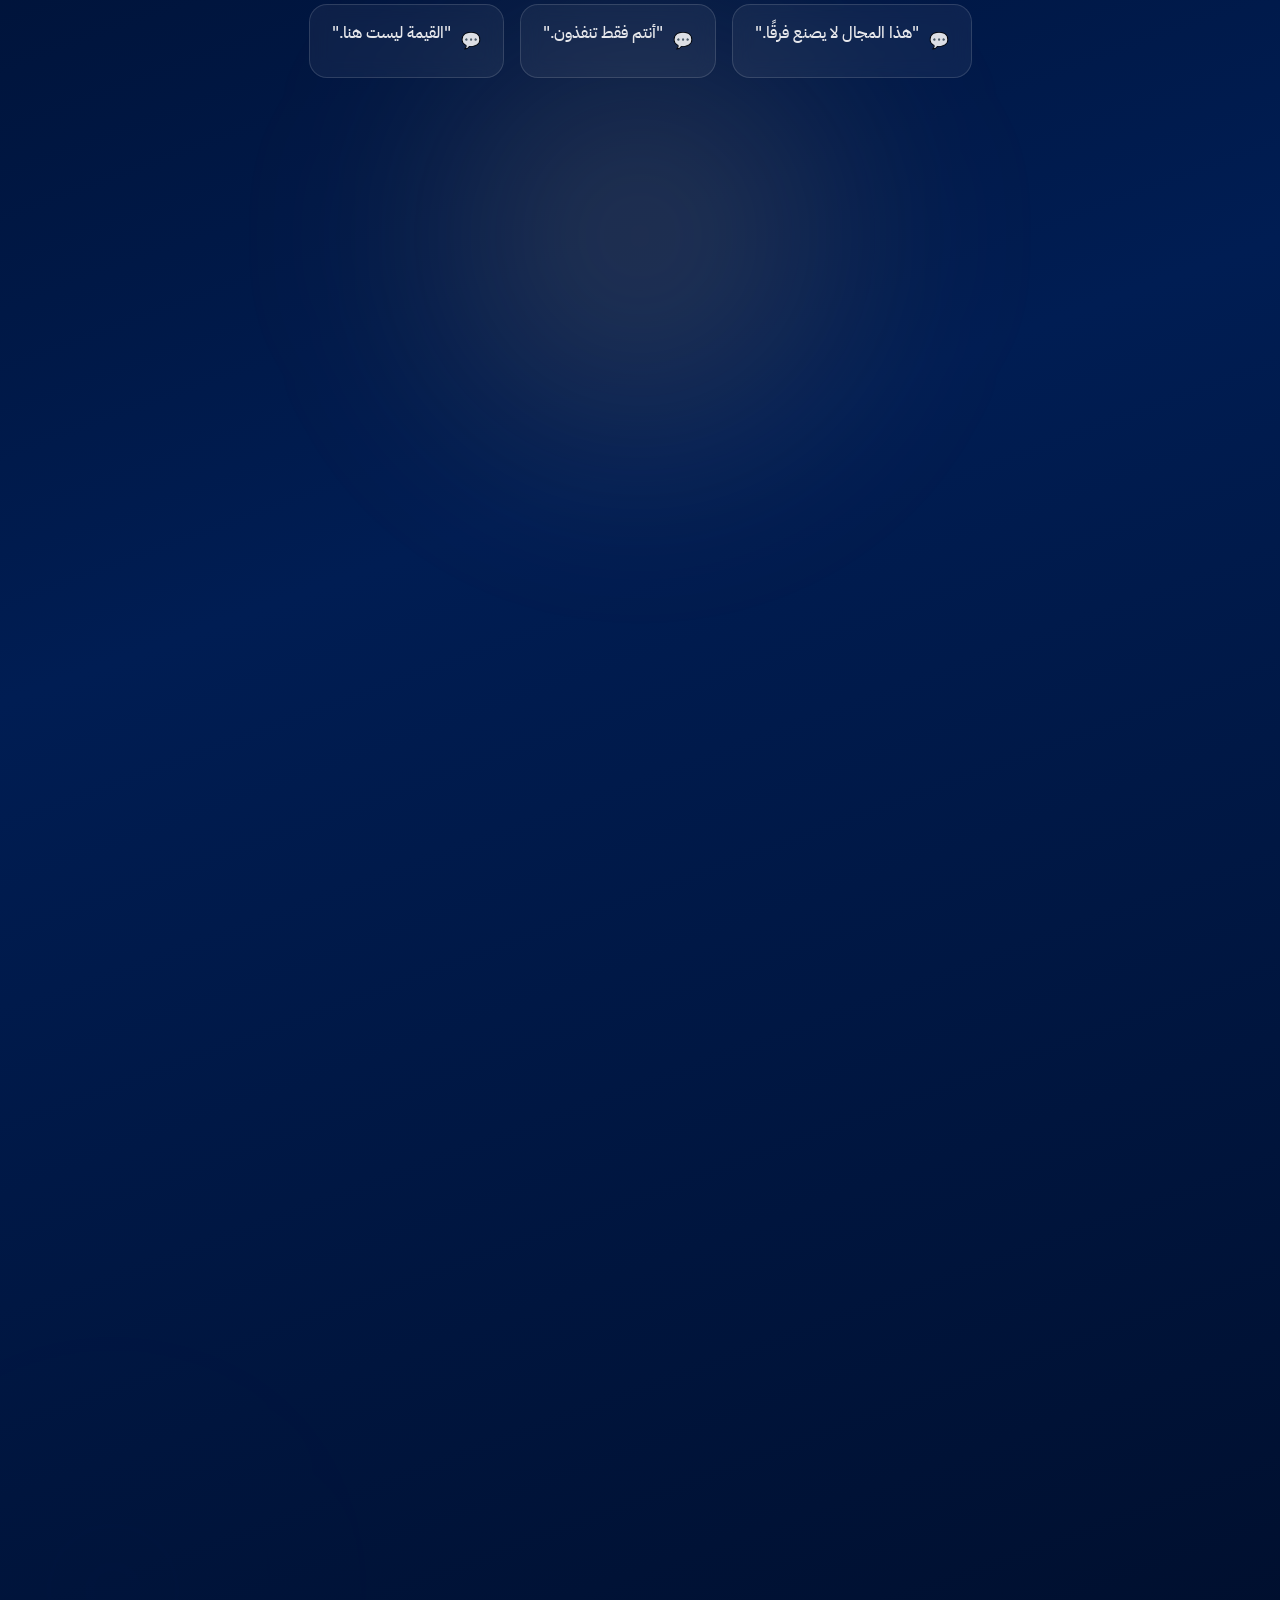
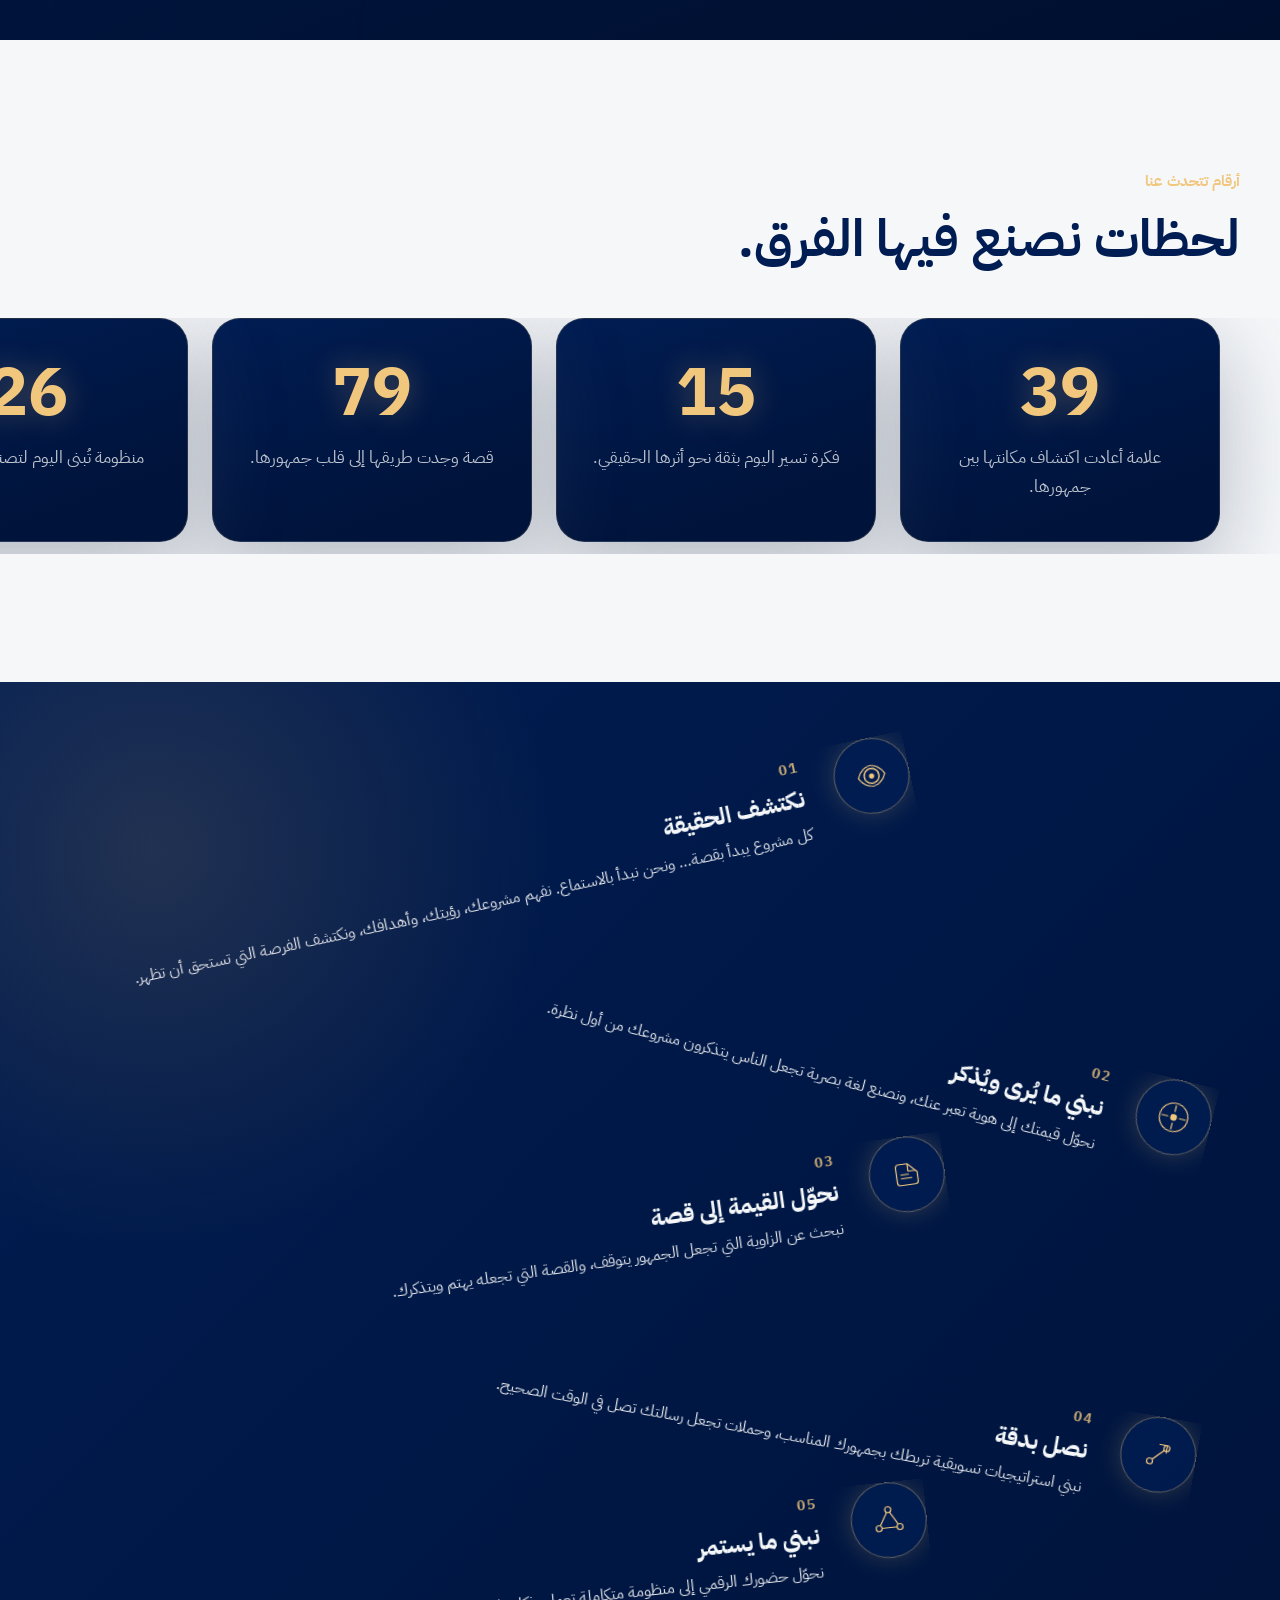
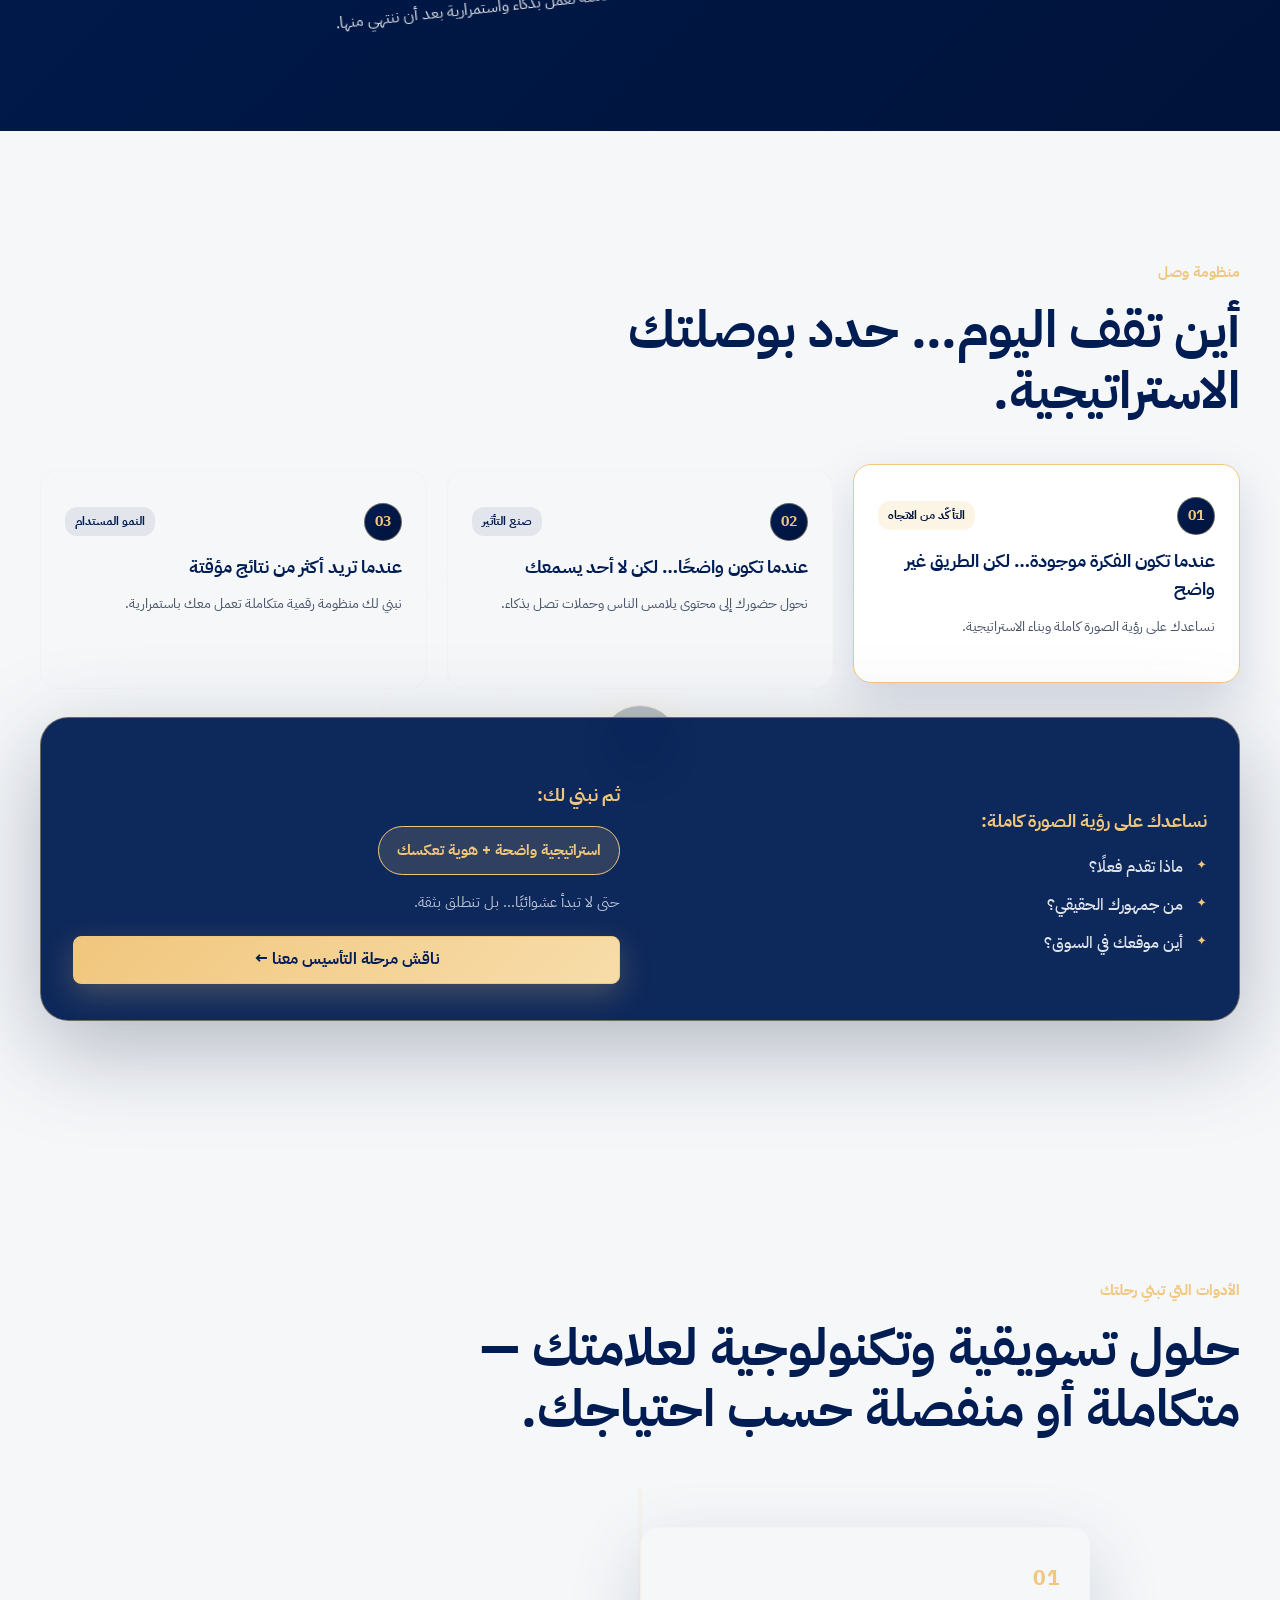
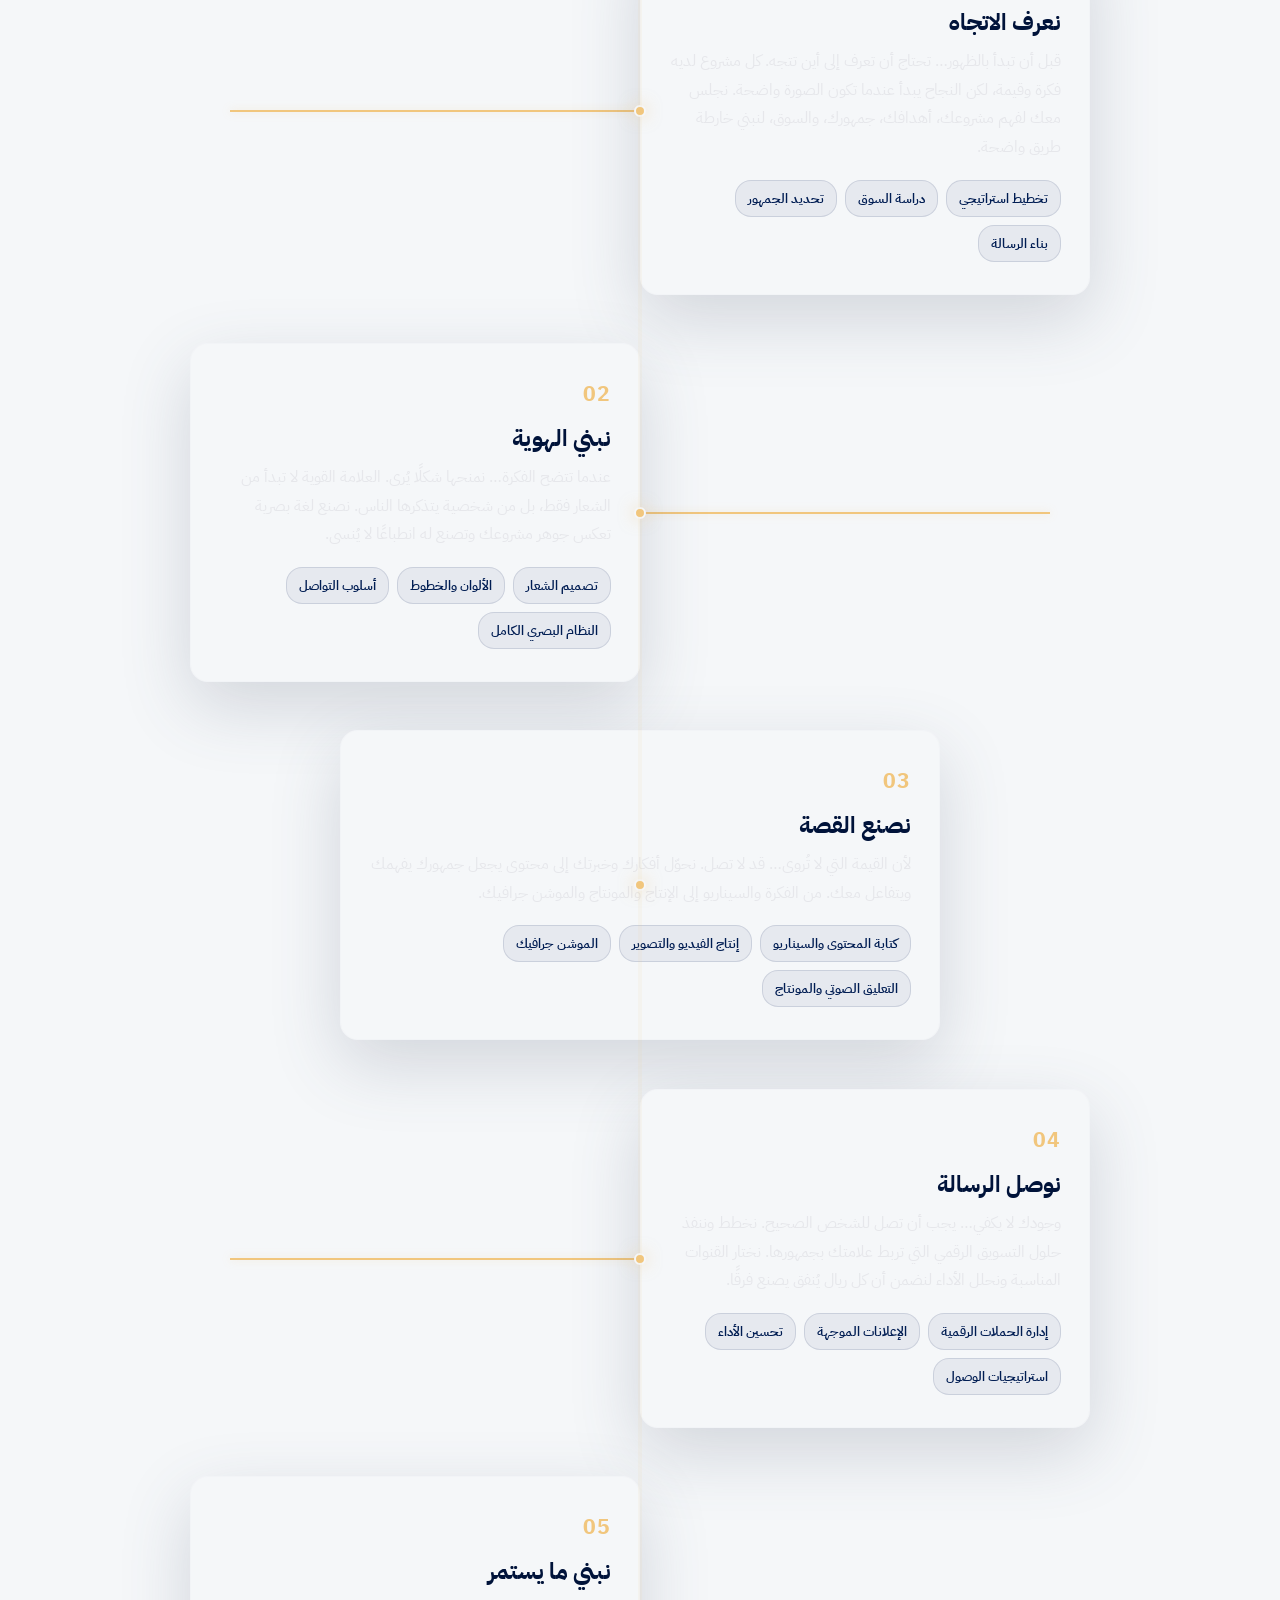
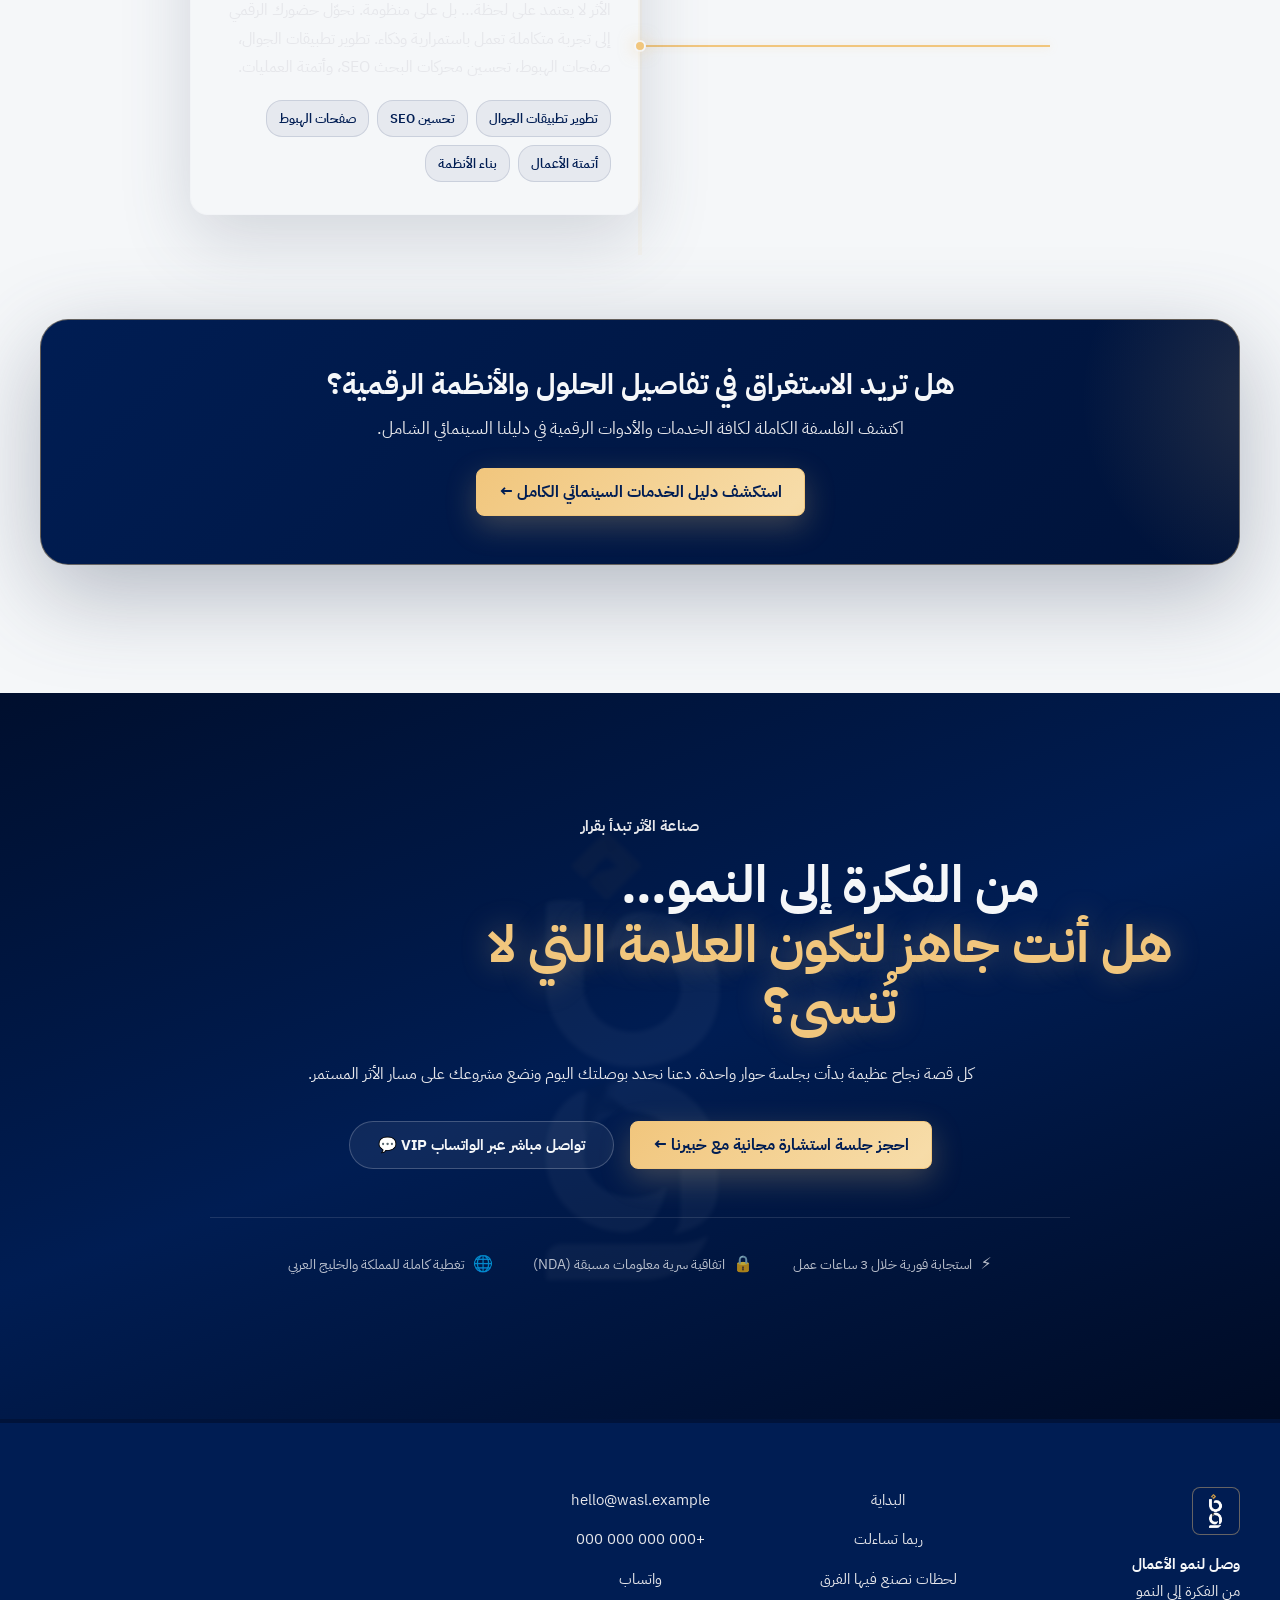
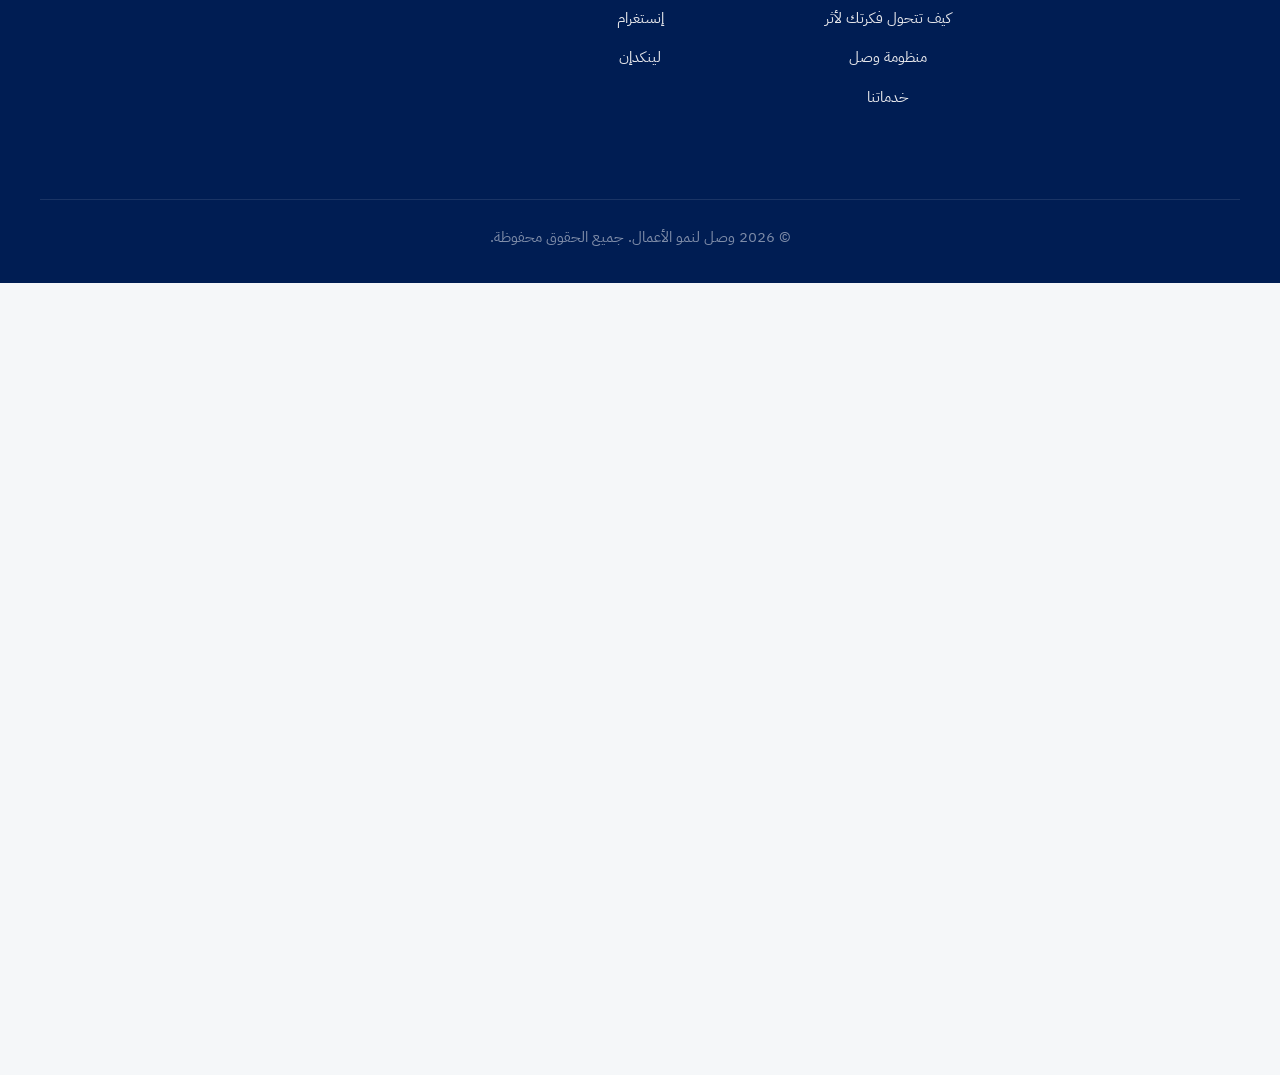
==== commit 5467e859: "inhance story section" ====
--- a/index.html
+++ b/index.html
@@ -114,40 +114,99 @@
            القسم الثاني — ربما تساءلت
            ═══════════════════════════════════════════════════════════ -->
       <section class="why section-dark" id="why" aria-labelledby="why-title">
+        <!-- Ambient cinematic lighting orbs -->
         <div class="why-ambient" aria-hidden="true">
           <div class="why-orb why-orb-1"></div>
           <div class="why-orb why-orb-2"></div>
-        </div>
-
-        <div class="container why-layout">
-          <div class="section-heading why-heading" data-reveal>
-            <p class="eyebrow">ربما تساءلت</p>
-            <h2 id="why-title">لماذا نفكر بهذه الطريقة؟</h2>
-          </div>
-
-          <div class="why-scroll" data-why-scroll>
-            <p class="why-p" data-why-p>لأننا كنا هناك.</p>
-            <p class="why-p" data-why-p>
-              في مكانٍ كانت فيه الأفكار الجيدة تُهمَل… ليس لأنها غير مهمة، بل
-              لأنها لم تُعرض كما يجب.
-            </p>
-            <p class="why-p why-p-quote" data-why-p>
-              في الجامعة، بين حديثٍ عابر ونظرة تقليل، تكرر نفس الصوت:
-              <span class="why-quote">"هذا المجال لا يصنع فرقًا."</span>
-              <span class="why-quote">"أنتم فقط تنفذون."</span>
-              <span class="why-quote">"القيمة ليست هنا."</span>
-            </p>
-            <p class="why-p why-p-strong" data-why-p>لكن ما رأيناه كان مختلفًا تمامًا.</p>
-            <p class="why-p" data-why-p>
-              رأينا مشاريع ذكية لا تُفهم، وأفكار قوية لا تصل، وأشخاصًا لديهم
-              قيمة… لا يعرفها أحد.
-            </p>
-            <p class="why-p why-p-strong" data-why-p>حينها أدركنا:</p>
-            <p class="why-p" data-why-p>المشكلة لم تكن يومًا في الإمكانيات…</p>
-            <p class="why-p why-p-gold" data-why-p>
-              بل في الطريقة التي تظهر بها هذه الإمكانيات للعالم.
-            </p>
-            <p class="why-p why-p-final" data-why-p>ومن هنا وُلدت وصل.</p>
+          <div class="why-beam-spotlight"></div>
+        </div>
+
+        <!-- Story Progress Scrubber Navigation (Interactive Control) -->
+        <div class="why-scrubber-wrap" aria-label="تنقل قصة النشأة">
+          <div class="why-scrubber">
+            <button type="button" class="scrubber-step is-active" data-why-step="0">
+              <span class="scrubber-dot"></span>
+              <span class="scrubber-label">01 الشرارة</span>
+            </button>
+            <div class="scrubber-line"></div>
+            <button type="button" class="scrubber-step" data-why-step="1">
+              <span class="scrubber-dot"></span>
+              <span class="scrubber-label">02 الحقيقة</span>
+            </button>
+            <div class="scrubber-line"></div>
+            <button type="button" class="scrubber-step" data-why-step="2">
+              <span class="scrubber-dot"></span>
+              <span class="scrubber-label">03 ولادة وصل</span>
+            </button>
+          </div>
+        </div>
+
+        <!-- Sticky Full-Viewport Narrative Chamber -->
+        <div class="why-sticky-viewport">
+          <div class="container why-narrative-container">
+            
+            <!-- Act 1: The Spark & Doubt -->
+            <article class="narrative-act act-1 is-active" data-narrative-act="0">
+              <div class="act-header">
+                <p class="eyebrow">ربما تساءلت</p>
+                <h2 id="why-title">لماذا نفكر بهذه الطريقة؟</h2>
+                <p class="act-subtitle">لأننا كنا هناك… في مكانٍ كانت فيه الأفكار الجيدة تُهمَل، ليس لأنها غير مهمة، بل لأنها لم تُعرض كما يجب.</p>
+              </div>
+
+              <div class="doubt-cards-grid">
+                <div class="doubt-card">
+                  <span class="doubt-icon">💬</span>
+                  <p>"هذا المجال لا يصنع فرقًا."</p>
+                </div>
+                <div class="doubt-card">
+                  <span class="doubt-icon">💬</span>
+                  <p>"أنتم فقط تنفذون."</p>
+                </div>
+                <div class="doubt-card">
+                  <span class="doubt-icon">💬</span>
+                  <p>"القيمة ليست هنا."</p>
+                </div>
+              </div>
+            </article>
+
+            <!-- Act 2: Perception Shift & Truth -->
+            <article class="narrative-act act-2" data-narrative-act="1">
+              <div class="act-header text-center">
+                <p class="eyebrow">انكشاف الحقيقة</p>
+                <h2>لكن ما رأيناه كان مختلفًا تمامًا.</h2>
+              </div>
+
+              <div class="revelation-pillars">
+                <div class="revelation-item">
+                  <span class="revelation-spark">✦</span>
+                  <p>رأينا مشاريع ذكية لا تُفهم</p>
+                </div>
+                <div class="revelation-item">
+                  <span class="revelation-spark">✦</span>
+                  <p>وأفكارًا قوية لا تصل</p>
+                </div>
+                <div class="revelation-item">
+                  <span class="revelation-spark">✦</span>
+                  <p>وأشخاصًا لديهم قيمة… لا يعرفها أحد</p>
+                </div>
+              </div>
+            </article>
+
+            <!-- Act 3: Revelation & Birth of Wasl -->
+            <article class="narrative-act act-3" data-narrative-act="2">
+              <div class="climax-narrative">
+                <p class="climax-lead">حينها أدركنا:</p>
+                <h2 class="climax-truth">
+                  المشكلة لم تكن يومًا في الإمكانيات…<br />
+                  <span class="gold-gradient-text">بل في الطريقة التي تظهر بها هذه الإمكانيات للعالم.</span>
+                </h2>
+                <div class="birth-badge">
+                  <span class="birth-spark">✨</span>
+                  <span class="birth-text">ومن هنا وُلدت وصل</span>
+                </div>
+              </div>
+            </article>
+
           </div>
         </div>
       </section>
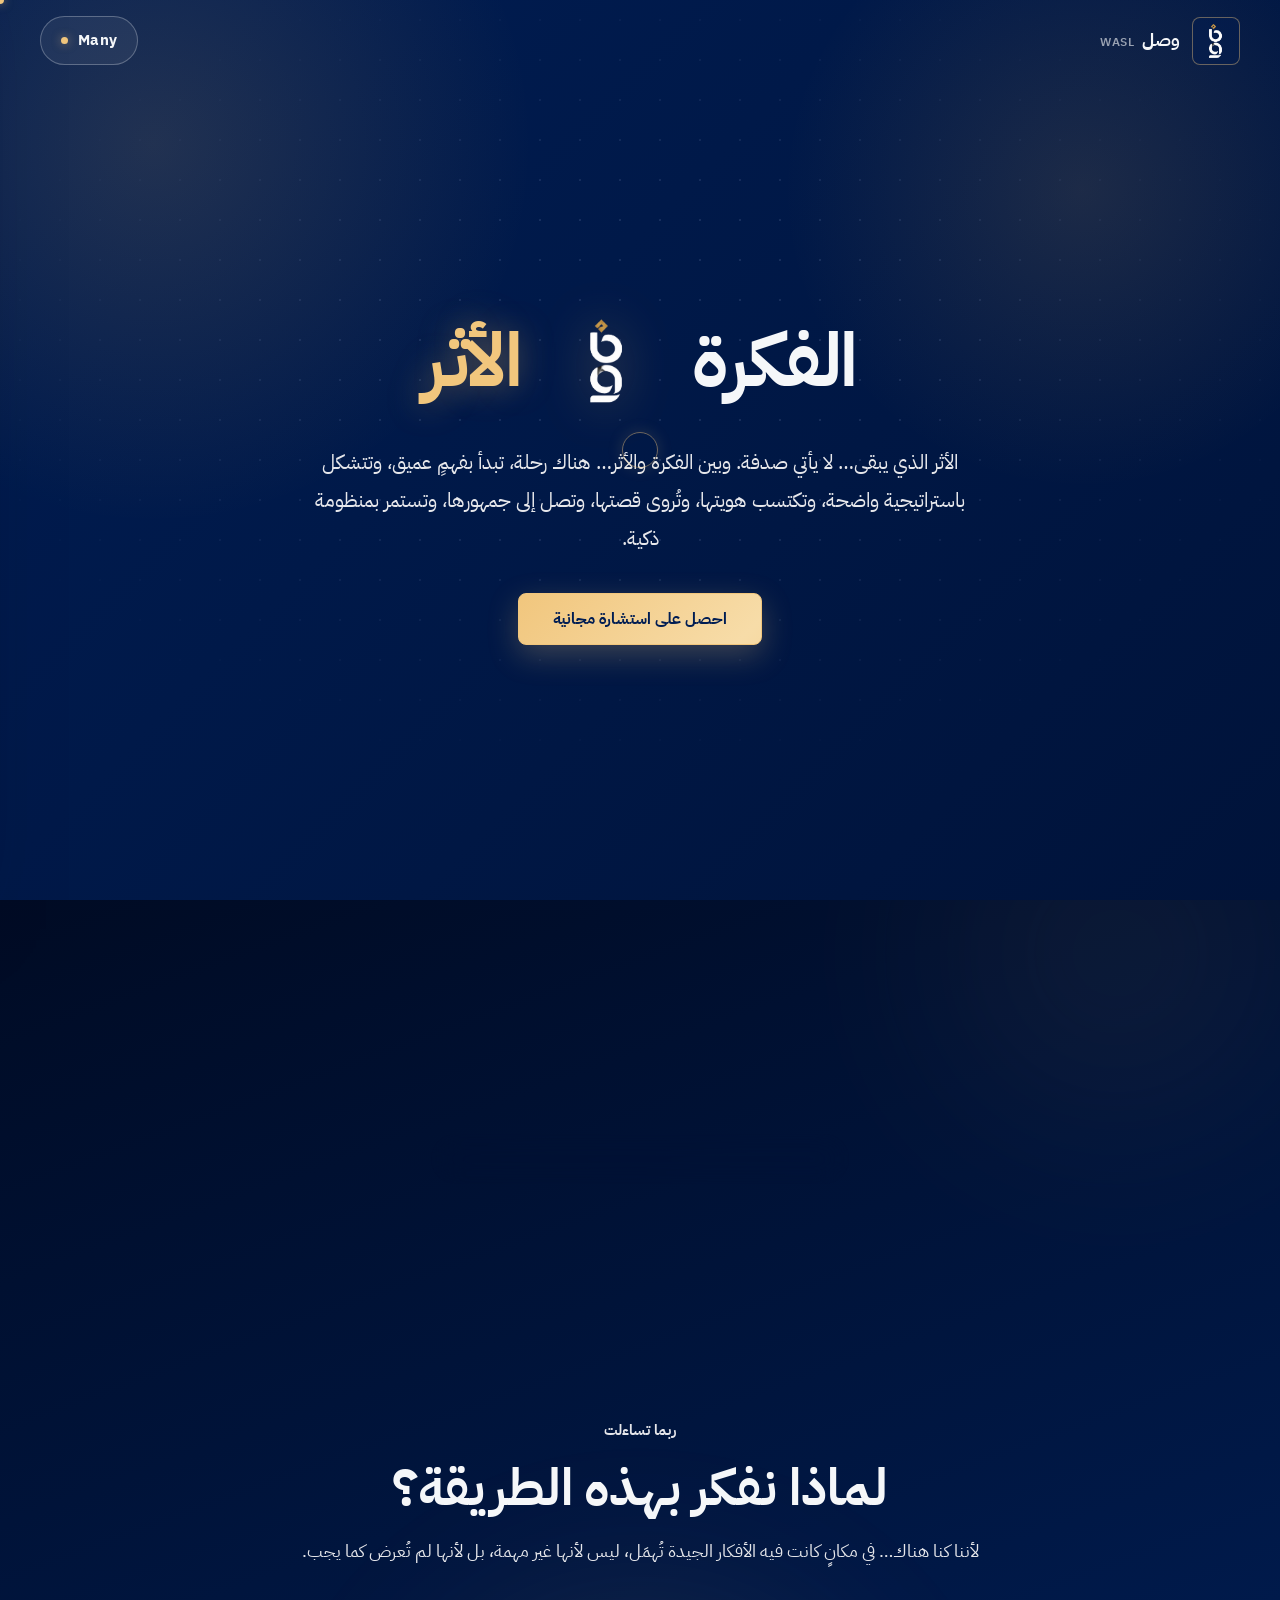
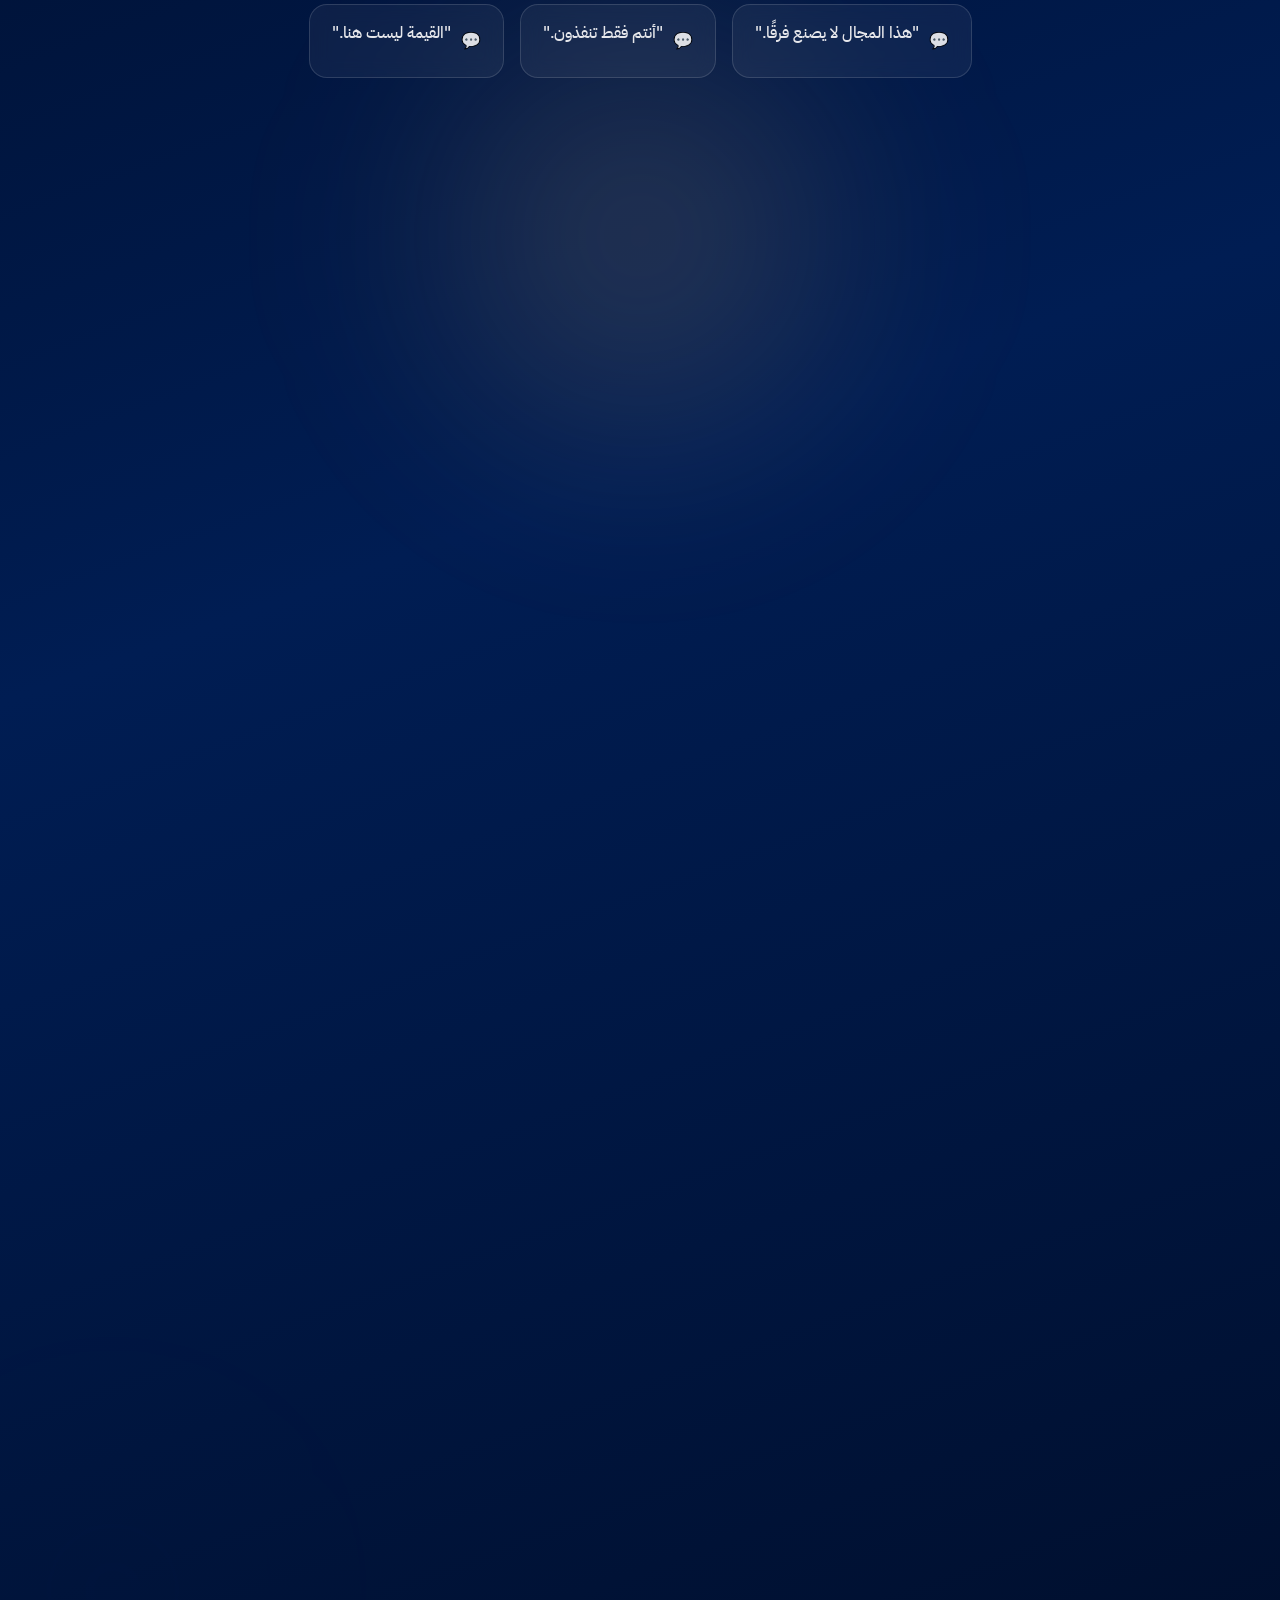
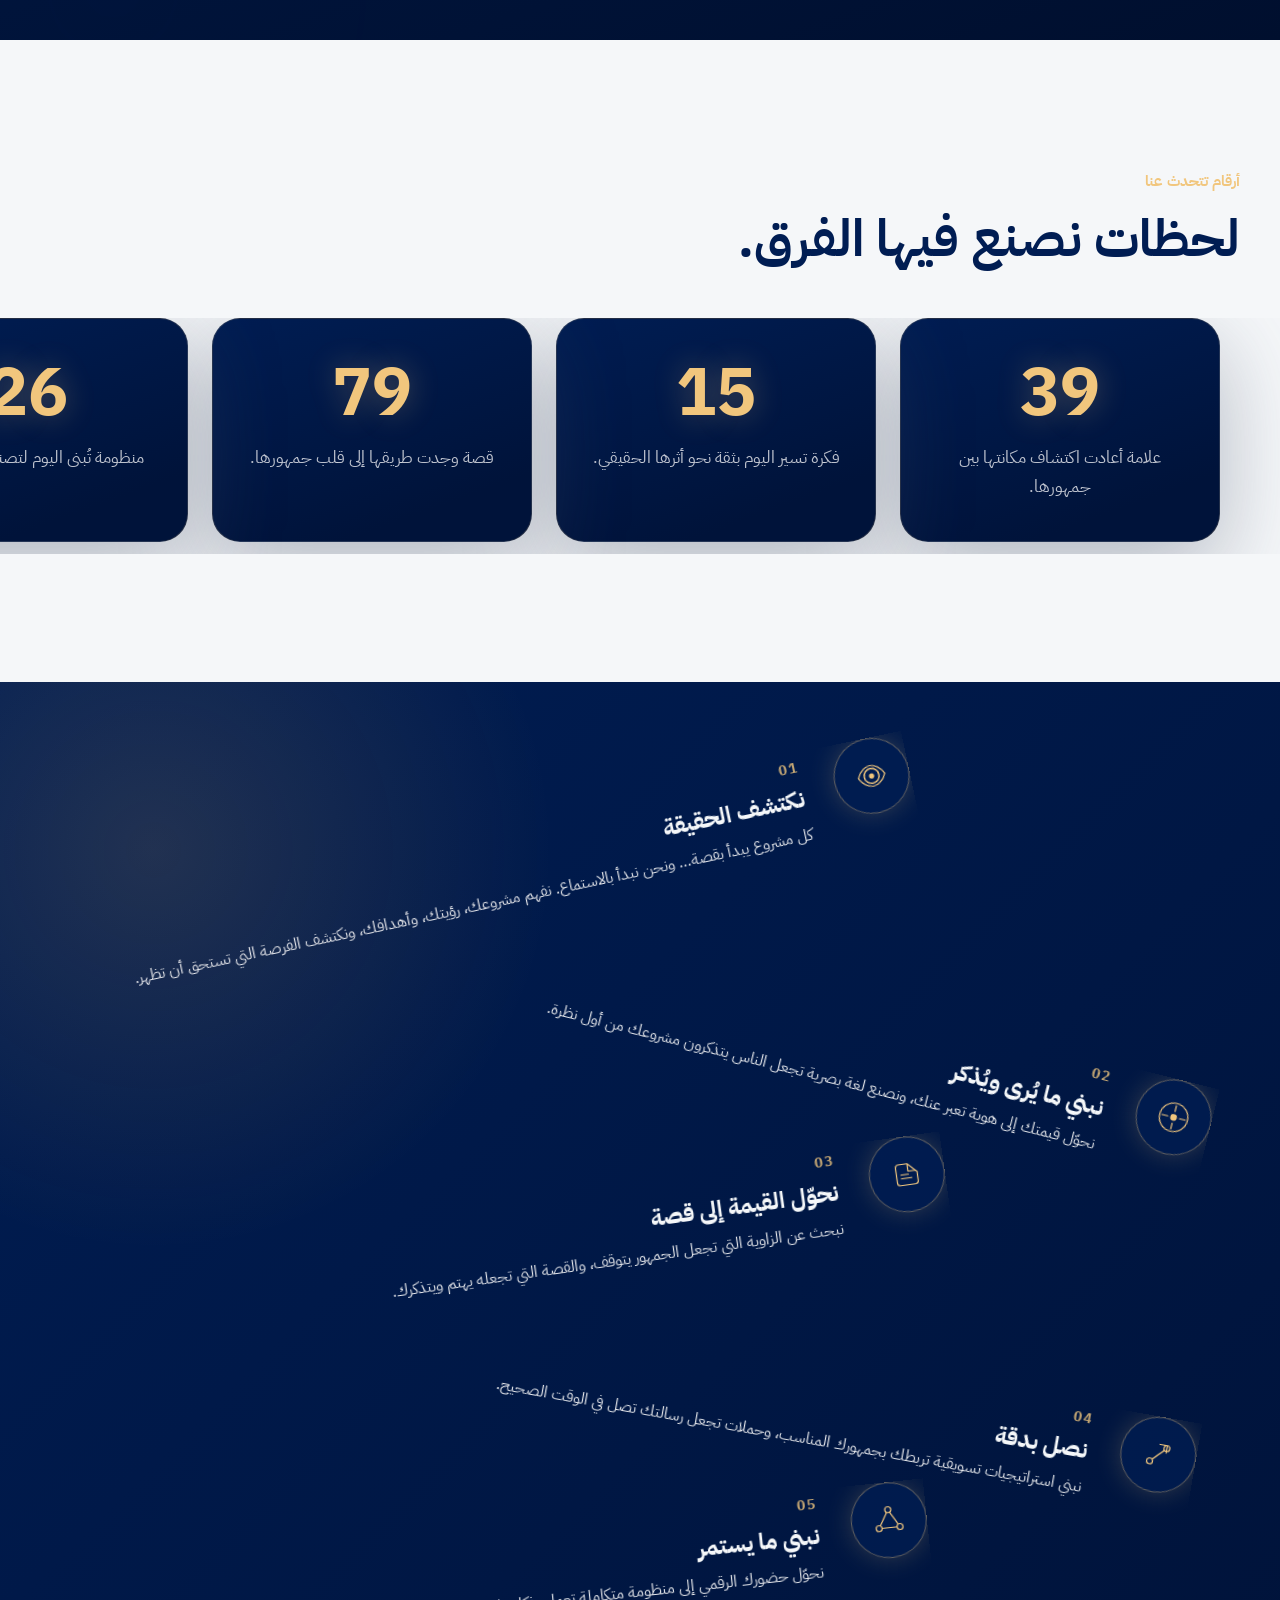
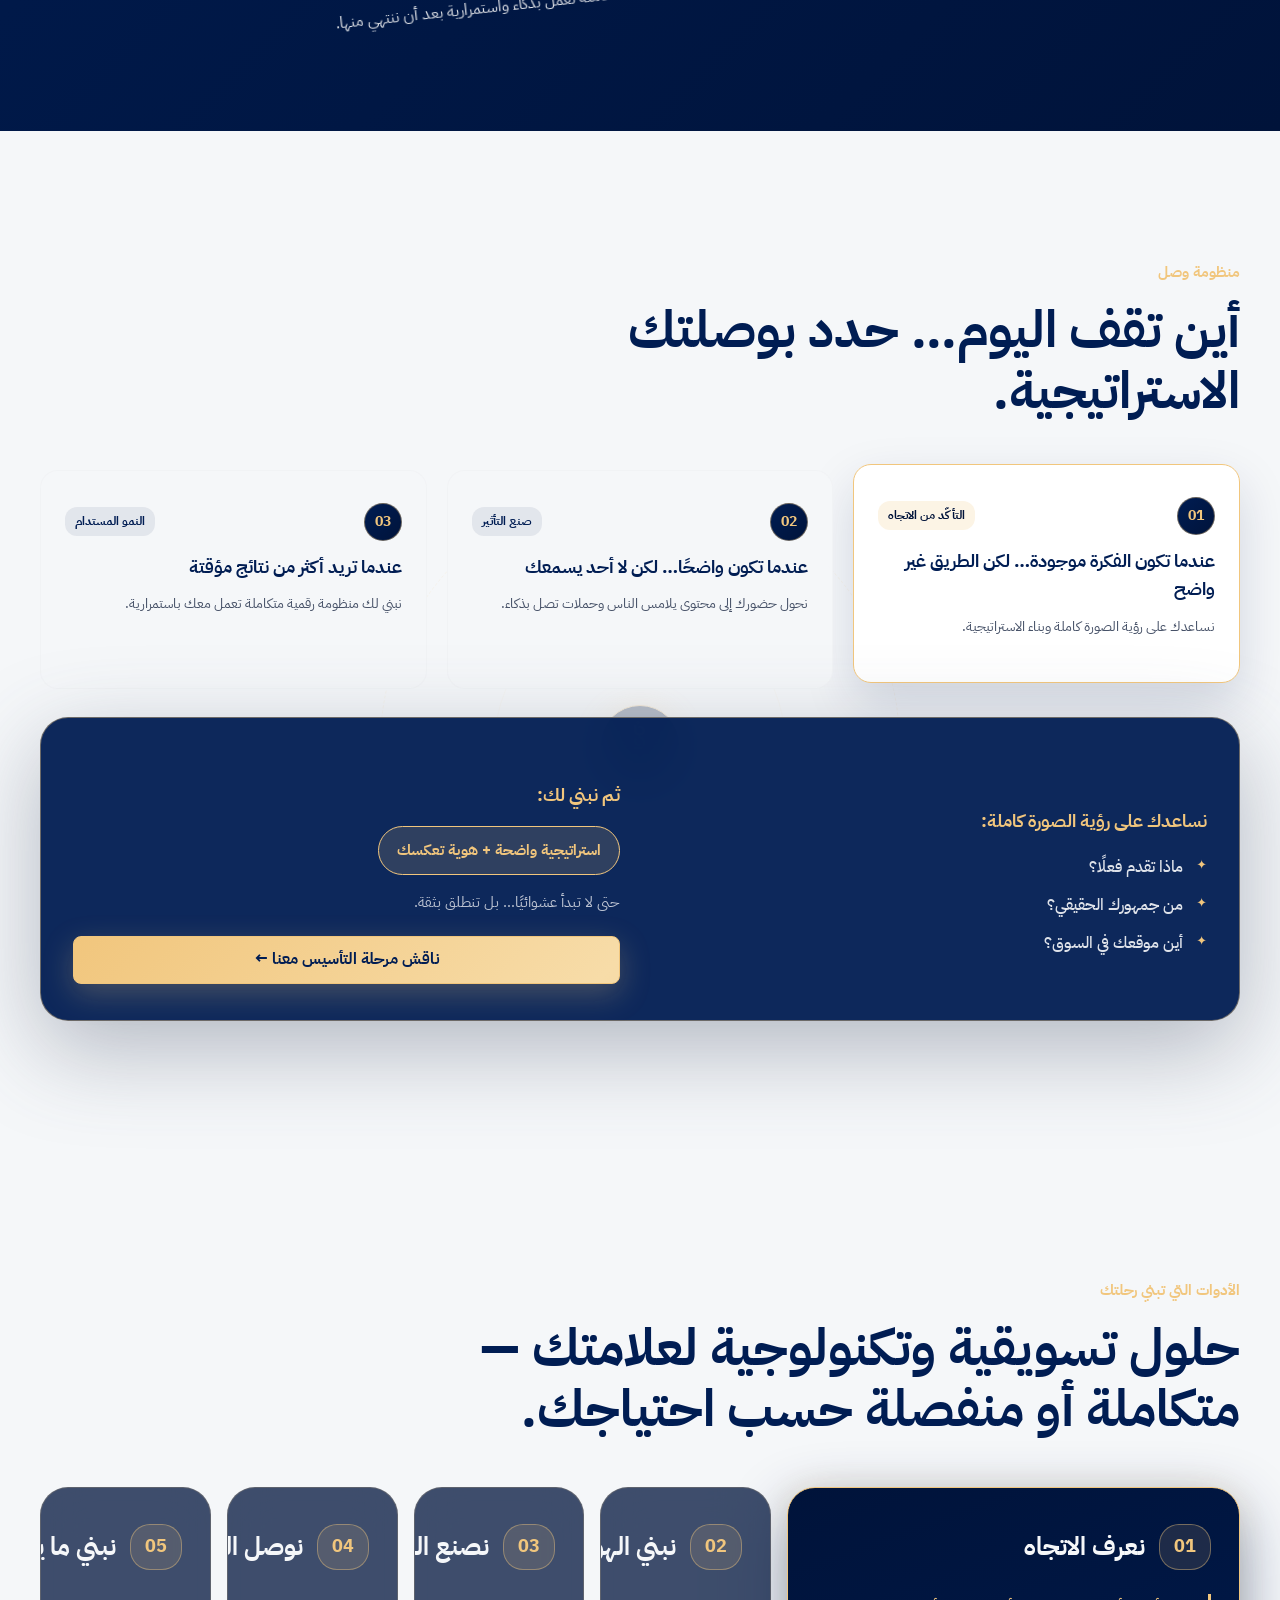
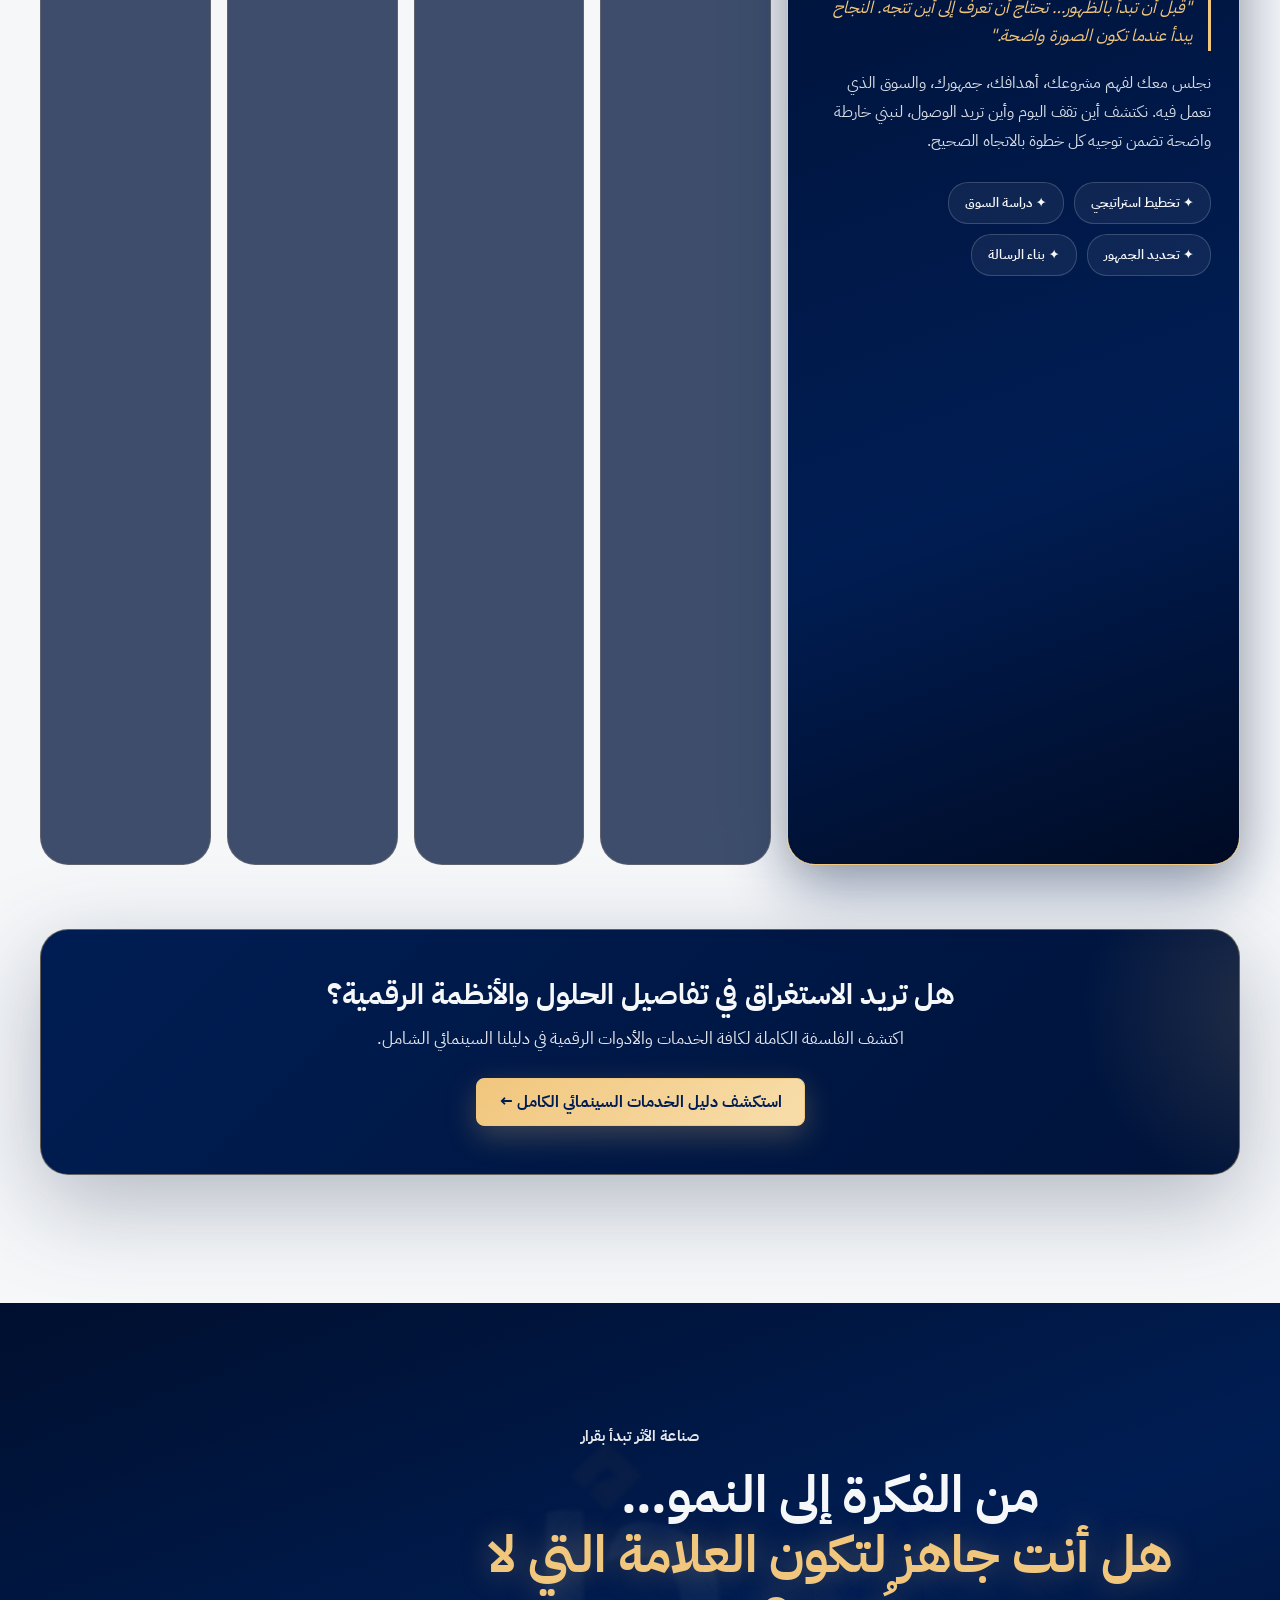
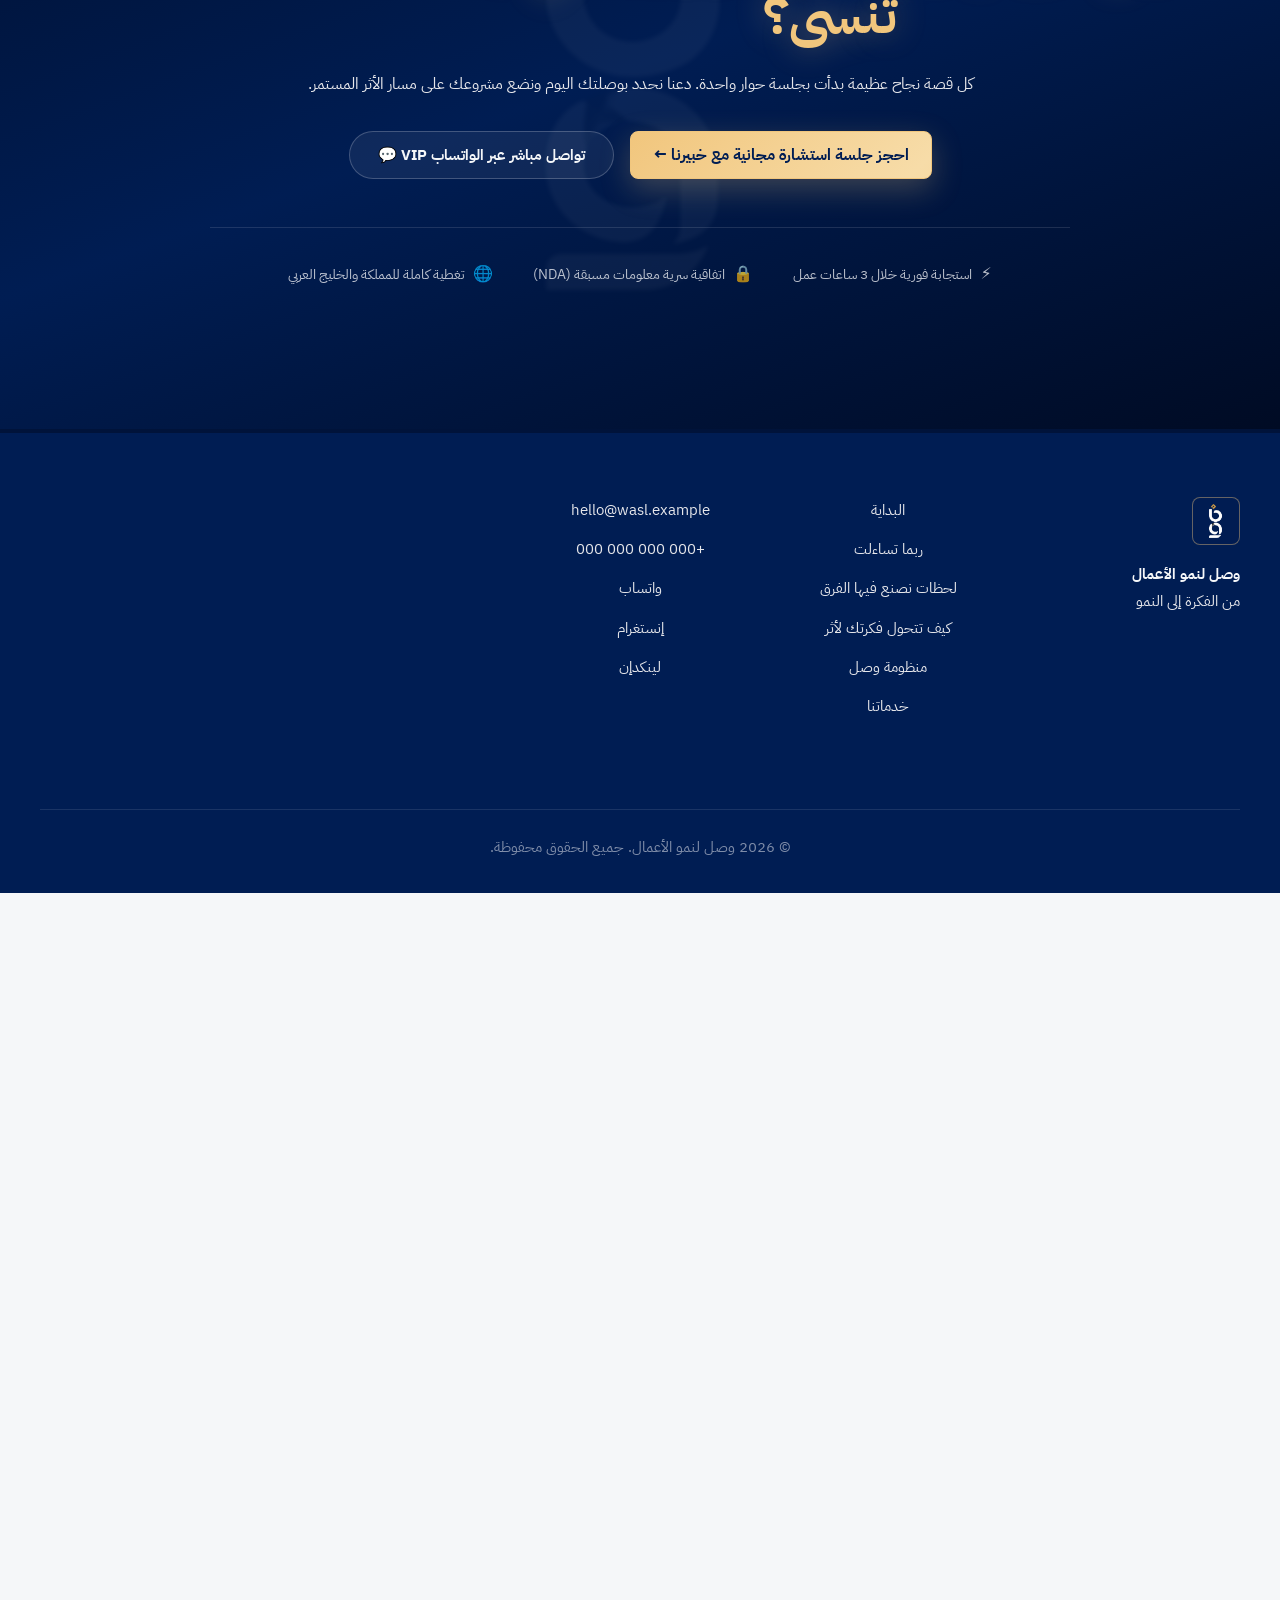
==== commit b3c531db: "inhance part 4" ====
--- a/index.html
+++ b/index.html
@@ -455,127 +455,136 @@
       </section>
 
       <!-- ═══════════════════════════════════════════════════════════
-           القسم السادس — الأدوات التي تبني رحلتك (نهر الحلول)
+           القسم السادس — الأدوات التي تبني رحلتك (ماتريكس الحلول البانورامي)
            ═══════════════════════════════════════════════════════════ -->
       <section class="services section-soft" id="services" aria-labelledby="services-title">
         <div class="container">
-          <div class="section-heading" data-reveal>
+          <div class="section-heading text-center" data-reveal>
             <p class="eyebrow">الأدوات التي تبني رحلتك</p>
             <h2 id="services-title">حلول تسويقية وتكنولوجية لعلامتك — متكاملة أو منفصلة حسب احتياجك.</h2>
           </div>
 
-          <div class="services-tree" data-services-tree>
-            <!-- Curved central trunk line -->
-            <div class="services-trunk" aria-hidden="true">
-              <svg class="services-trunk-svg" viewBox="0 0 4 100" preserveAspectRatio="none">
-                <line class="services-trunk-glow" x1="2" y1="0" x2="2" y2="100" />
-                <line class="services-trunk-line" x1="2" y1="0" x2="2" y2="100" data-services-trunk-line />
-              </svg>
-            </div>
-
-            <!-- Service 01 -->
-            <article class="service-branch service-branch-right" data-reveal data-service-branch>
-              <div class="service-branch-line" aria-hidden="true"></div>
-              <div class="service-branch-node" aria-hidden="true"></div>
-              <div class="service-branch-card">
-                <span class="service-num">01</span>
-                <h3>نعرف الاتجاه</h3>
-                <p>
-                  قبل أن تبدأ بالظهور… تحتاج أن تعرف إلى أين تتجه. كل مشروع لديه فكرة وقيمة، لكن النجاح يبدأ عندما تكون الصورة واضحة.
-                  نجلس معك لفهم مشروعك، أهدافك، جمهورك، والسوق، لنبني خارطة طريق واضحة.
+          <!-- Interactive 5-Column Panoramic Strategy Matrix -->
+          <div class="solutions-panoramic-matrix" data-matrix>
+            
+            <!-- Column 01 (Expanded by default) -->
+            <article class="matrix-column is-expanded" data-matrix-col="0">
+              <div class="matrix-col-header">
+                <span class="matrix-col-num">01</span>
+                <h3 class="matrix-col-title">نعرف الاتجاه</h3>
+              </div>
+
+              <div class="matrix-col-body">
+                <blockquote class="matrix-quote">
+                  "قبل أن تبدأ بالظهور… تحتاج أن تعرف إلى أين تتجه. النجاح يبدأ عندما تكون الصورة واضحة."
+                </blockquote>
+                <p class="matrix-desc">
+                  نجلس معك لفهم مشروعك، أهدافك، جمهورك، والسوق الذي تعمل فيه. نكتشف أين تقف اليوم وأين تريد الوصول، لنبني خارطة واضحة تضمن توجيه كل خطوة بالاتجاه الصحيح.
                 </p>
-                <div class="service-tags">
-                  <span class="glass-pill">تخطيط استراتيجي</span>
-                  <span class="glass-pill">دراسة السوق</span>
-                  <span class="glass-pill">تحديد الجمهور</span>
-                  <span class="glass-pill">بناء الرسالة</span>
-                </div>
-              </div>
-            </article>
-
-            <!-- Service 02 -->
-            <article class="service-branch service-branch-left" data-reveal data-service-branch>
-              <div class="service-branch-line" aria-hidden="true"></div>
-              <div class="service-branch-node" aria-hidden="true"></div>
-              <div class="service-branch-card">
-                <span class="service-num">02</span>
-                <h3>نبني الهوية</h3>
-                <p>
-                  عندما تتضح الفكرة… نمنحها شكلًا يُرى. العلامة القوية لا تبدأ من الشعار فقط، بل من شخصية يتذكرها الناس.
-                  نصنع لغة بصرية تعكس جوهر مشروعك وتصنع له انطباعًا لا يُنسى.
+                <div class="matrix-pills">
+                  <span class="matrix-pill">✦ تخطيط استراتيجي</span>
+                  <span class="matrix-pill">✦ دراسة السوق</span>
+                  <span class="matrix-pill">✦ تحديد الجمهور</span>
+                  <span class="matrix-pill">✦ بناء الرسالة</span>
+                </div>
+              </div>
+            </article>
+
+            <!-- Column 02 -->
+            <article class="matrix-column" data-matrix-col="1">
+              <div class="matrix-col-header">
+                <span class="matrix-col-num">02</span>
+                <h3 class="matrix-col-title">نبني الهوية</h3>
+              </div>
+
+              <div class="matrix-col-body">
+                <blockquote class="matrix-quote">
+                  "العلامة القوية لا تبدأ من الشعار فقط، بل من شخصية يعرفها الناس ويتذكرونها."
+                </blockquote>
+                <p class="matrix-desc">
+                  عندما تتضح الفكرة… نمنحها شكلًا يُرى. نبني هوية بصرية تعكس جوهر مشروعك: الشعار، الألوان، الخطوط، وأسلوب التواصل. لأن الهوية هي الطريقة التي يتعرف بها العالم عليك.
                 </p>
-                <div class="service-tags">
-                  <span class="glass-pill">تصميم الشعار</span>
-                  <span class="glass-pill">الألوان والخطوط</span>
-                  <span class="glass-pill">أسلوب التواصل</span>
-                  <span class="glass-pill">النظام البصري الكامل</span>
-                </div>
-              </div>
-            </article>
-
-            <!-- Service 03 -->
-            <article class="service-branch service-branch-full" data-reveal data-service-branch>
-              <div class="service-branch-line" aria-hidden="true"></div>
-              <div class="service-branch-node" aria-hidden="true"></div>
-              <div class="service-branch-card">
-                <span class="service-num">03</span>
-                <h3>نصنع القصة</h3>
-                <p>
-                  لأن القيمة التي لا تُروى… قد لا تصل. نحوّل أفكارك وخبرتك إلى محتوى يجعل جمهورك يفهمك ويتفاعل معك.
-                  من الفكرة والسيناريو إلى الإنتاج والمونتاج والموشن جرافيك.
+                <div class="matrix-pills">
+                  <span class="matrix-pill">✦ هوية بصرية</span>
+                  <span class="matrix-pill">✦ تصميم الشعار</span>
+                  <span class="matrix-pill">✦ أسلوب التواصل</span>
+                  <span class="matrix-pill">✦ النظام البصري</span>
+                </div>
+              </div>
+            </article>
+
+            <!-- Column 03 -->
+            <article class="matrix-column" data-matrix-col="2">
+              <div class="matrix-col-header">
+                <span class="matrix-col-num">03</span>
+                <h3 class="matrix-col-title">نصنع القصة</h3>
+              </div>
+
+              <div class="matrix-col-body">
+                <blockquote class="matrix-quote">
+                  "المحتوى الحقيقي لا يملأ المساحات… بل يترك أثرًا يبقى."
+                </blockquote>
+                <p class="matrix-desc">
+                  لأن القيمة التي لا تُروى… قد لا تصل. نحوّل أفكارك وخبرتك إلى محتوى يجعل جمهورك يفهمك ويتفاعل معك. من السيناريو والتصوير إلى الموشن جرافيك والمونتاج.
                 </p>
-                <div class="service-tags">
-                  <span class="glass-pill">كتابة المحتوى والسيناريو</span>
-                  <span class="glass-pill">إنتاج الفيديو والتصوير</span>
-                  <span class="glass-pill">الموشن جرافيك</span>
-                  <span class="glass-pill">التعليق الصوتي والمونتاج</span>
-                </div>
-              </div>
-            </article>
-
-            <!-- Service 04 -->
-            <article class="service-branch service-branch-right" data-reveal data-service-branch>
-              <div class="service-branch-line" aria-hidden="true"></div>
-              <div class="service-branch-node" aria-hidden="true"></div>
-              <div class="service-branch-card">
-                <span class="service-num">04</span>
-                <h3>نوصل الرسالة</h3>
-                <p>
-                  وجودك لا يكفي… يجب أن تصل للشخص الصحيح. نخطط وننفذ حلول التسويق الرقمي التي تربط علامتك بجمهورها.
-                  نختار القنوات المناسبة ونحلل الأداء لنضمن أن كل ريال يُنفق يصنع فرقًا.
+                <div class="matrix-pills">
+                  <span class="matrix-pill">✦ صناعة المحتوى</span>
+                  <span class="matrix-pill">✦ إنتاج الفيديو</span>
+                  <span class="matrix-pill">✦ الموشن جرافيك</span>
+                  <span class="matrix-pill">✦ التعليق والمونتاج</span>
+                </div>
+              </div>
+            </article>
+
+            <!-- Column 04 -->
+            <article class="matrix-column" data-matrix-col="3">
+              <div class="matrix-col-header">
+                <span class="matrix-col-num">04</span>
+                <h3 class="matrix-col-title">نوصل الرسالة</h3>
+              </div>
+
+              <div class="matrix-col-body">
+                <blockquote class="matrix-quote">
+                  "وجودك لا يكفي… يجب أن تصل للشخص الصحيح في الوقت المناسب."
+                </blockquote>
+                <p class="matrix-desc">
+                  نخطط وننفذ حلول التسويق الرقمي التي تربط علامتك بجمهورها. نختار القنوات المناسبة، نصنع الإعلانات الموجهة، ونحلل الأداء لنضمن أن كل ريال يُنفق يصنع فرقًا.
                 </p>
-                <div class="service-tags">
-                  <span class="glass-pill">إدارة الحملات الرقمية</span>
-                  <span class="glass-pill">الإعلانات الموجهة</span>
-                  <span class="glass-pill">تحسين الأداء</span>
-                  <span class="glass-pill">استراتيجيات الوصول</span>
-                </div>
-              </div>
-            </article>
-
-            <!-- Service 05 -->
-            <article class="service-branch service-branch-left" data-reveal data-service-branch>
-              <div class="service-branch-line" aria-hidden="true"></div>
-              <div class="service-branch-node" aria-hidden="true"></div>
-              <div class="service-branch-card">
-                <span class="service-num">05</span>
-                <h3>نبني ما يستمر</h3>
-                <p>
-                  الأثر لا يعتمد على لحظة… بل على منظومة. نحوّل حضورك الرقمي إلى تجربة متكاملة تعمل باستمرارية وذكاء.
-                  تطوير تطبيقات الجوال، صفحات الهبوط، تحسين محركات البحث SEO، وأتمتة العمليات.
+                <div class="matrix-pills">
+                  <span class="matrix-pill">✦ إدارة الحملات</span>
+                  <span class="matrix-pill">✦ الإعلانات الموجهة</span>
+                  <span class="matrix-pill">✦ تحسين الأداء</span>
+                  <span class="matrix-pill">✦ استراتيجيات الوصول</span>
+                </div>
+              </div>
+            </article>
+
+            <!-- Column 05 -->
+            <article class="matrix-column" data-matrix-col="4">
+              <div class="matrix-col-header">
+                <span class="matrix-col-num">05</span>
+                <h3 class="matrix-col-title">نبني ما يستمر</h3>
+              </div>
+
+              <div class="matrix-col-body">
+                <blockquote class="matrix-quote">
+                  "الأثر لا يعتمد على لحظة… بل على منظومة رقمية تعمل بذكاء واستمرارية."
+                </blockquote>
+                <p class="matrix-desc">
+                  نحوّل حضورك الرقمي إلى تجربة متكاملة تعمل بكفاءة. نطور تطبيقات الجوال، نصنع صفحات الهبوط، نحسن ظهورك في SEO، ونؤتمت عملياتك لتعمل بذكاء واستدامة.
                 </p>
-                <div class="service-tags">
-                  <span class="glass-pill">تطوير تطبيقات الجوال</span>
-                  <span class="glass-pill">تحسين SEO</span>
-                  <span class="glass-pill">صفحات الهبوط</span>
-                  <span class="glass-pill">أتمتة الأعمال</span>
-                  <span class="glass-pill">بناء الأنظمة</span>
-                </div>
-              </div>
-            </article>
-          </div>
-
-          <!-- Cinematic Services Gateway Banner -->
+                <div class="matrix-pills">
+                  <span class="matrix-pill">✦ تطوير التطبيقات</span>
+                  <span class="matrix-pill">✦ تحسين SEO</span>
+                  <span class="matrix-pill">✦ صفحات الهبوط</span>
+                  <span class="matrix-pill">✦ أتمتة الأعمال</span>
+                </div>
+              </div>
+            </article>
+
+          </div>
+
+          <!-- Panoramic Gateway Banner -->
           <div class="services-gateway-banner" data-reveal>
             <div class="gateway-content">
               <h3>هل تريد الاستغراق في تفاصيل الحلول والأنظمة الرقمية؟</h3>
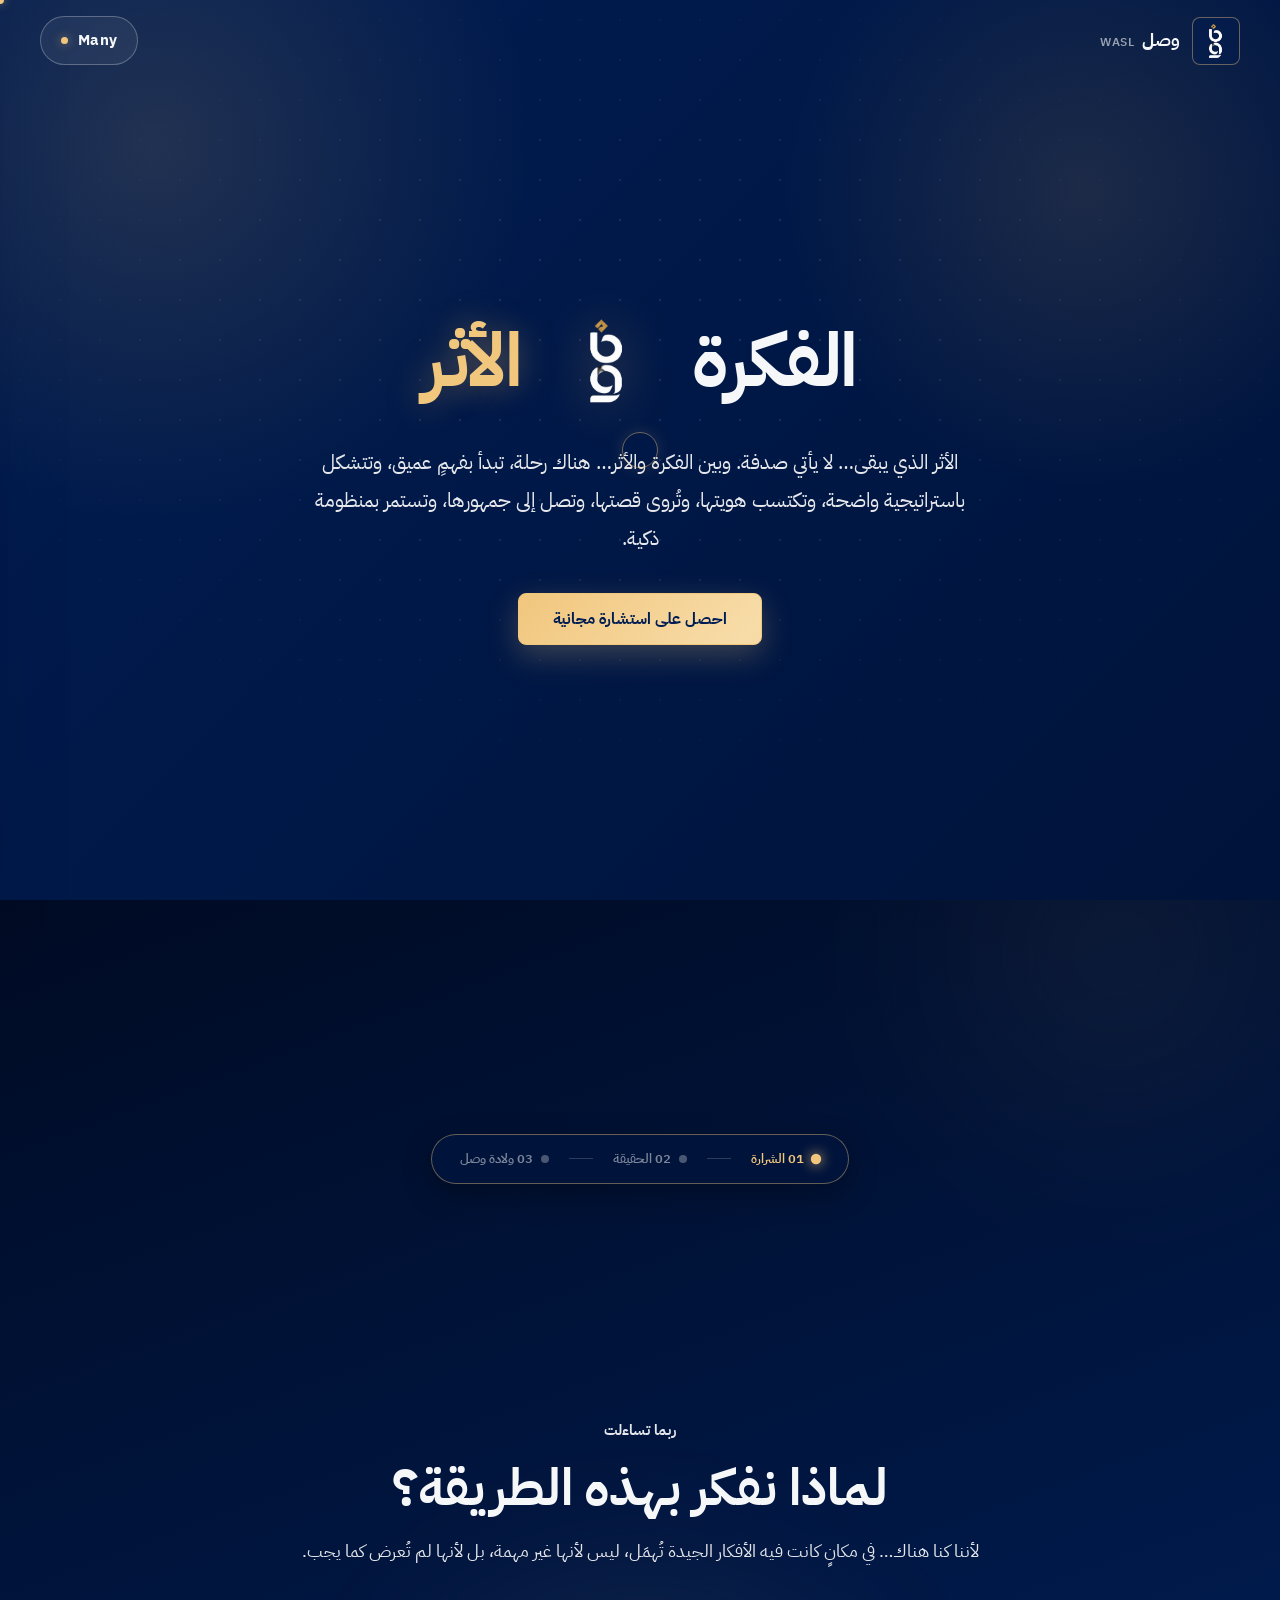
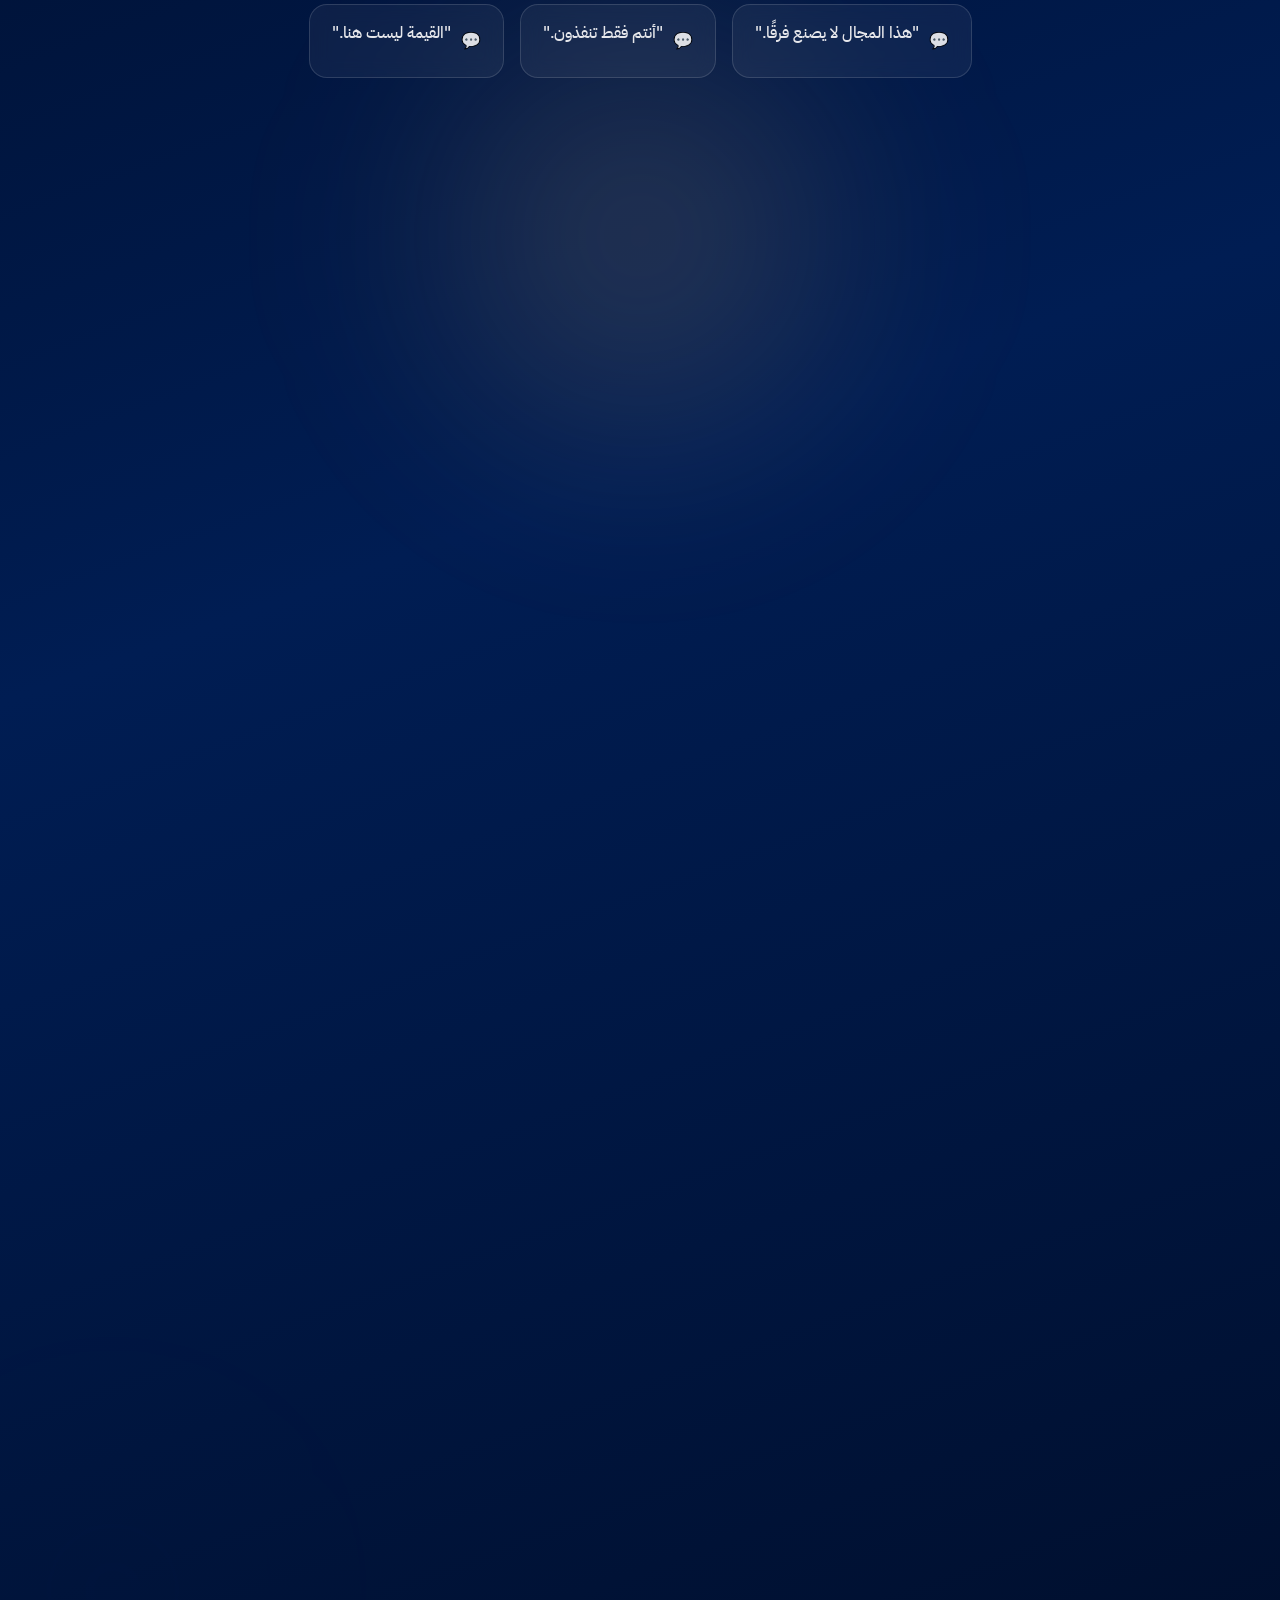
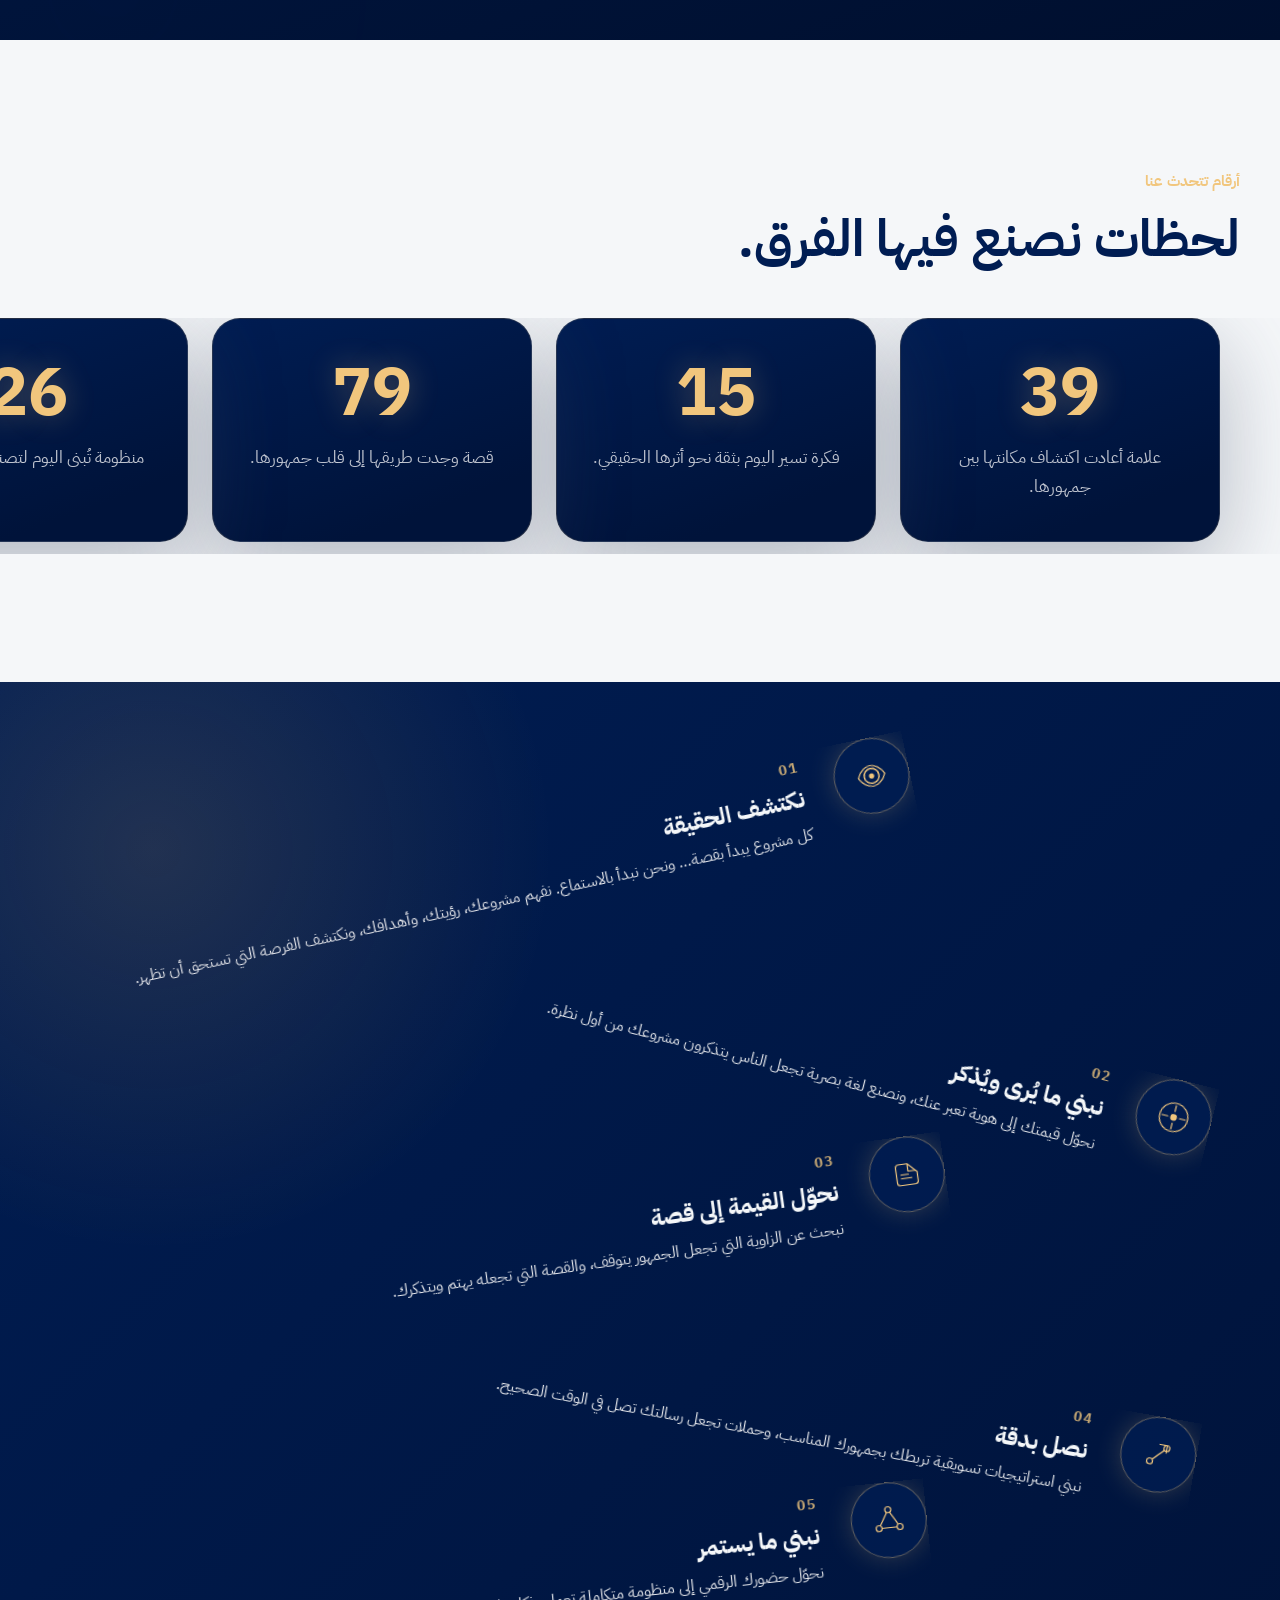
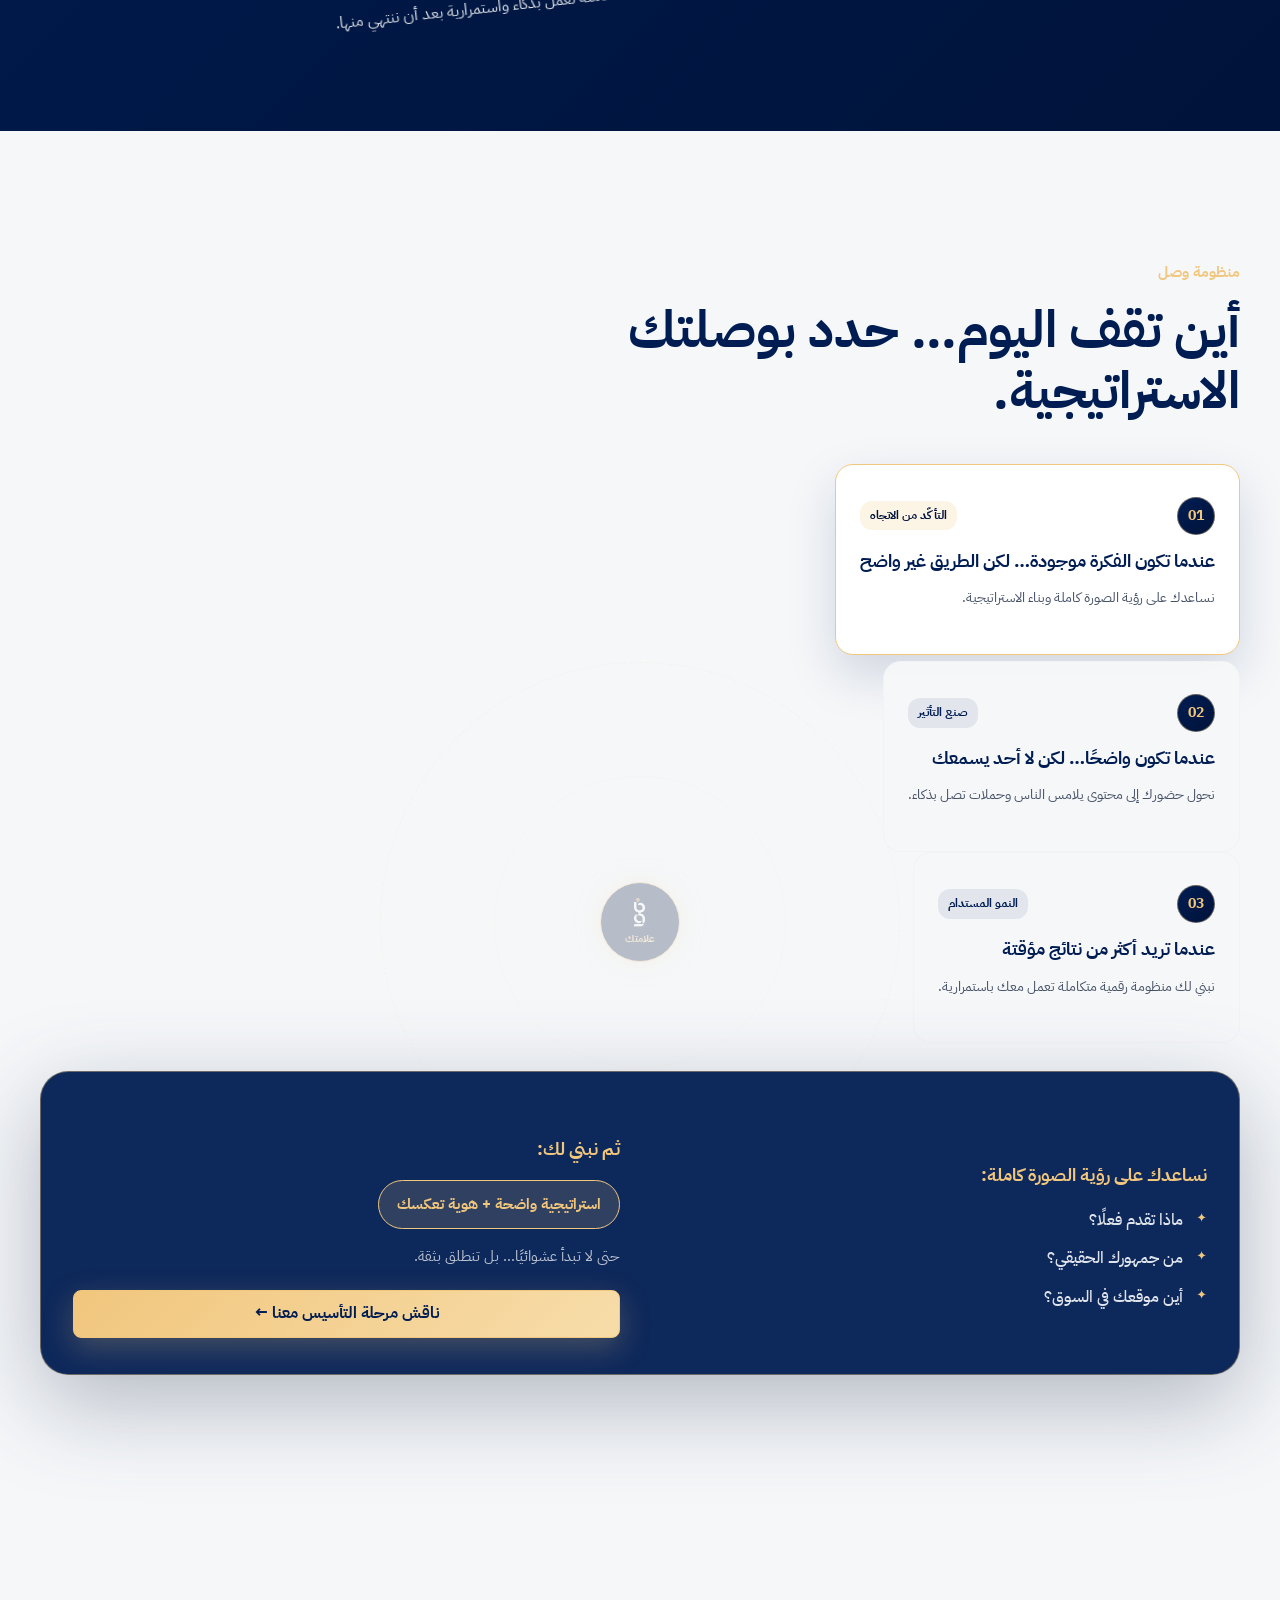
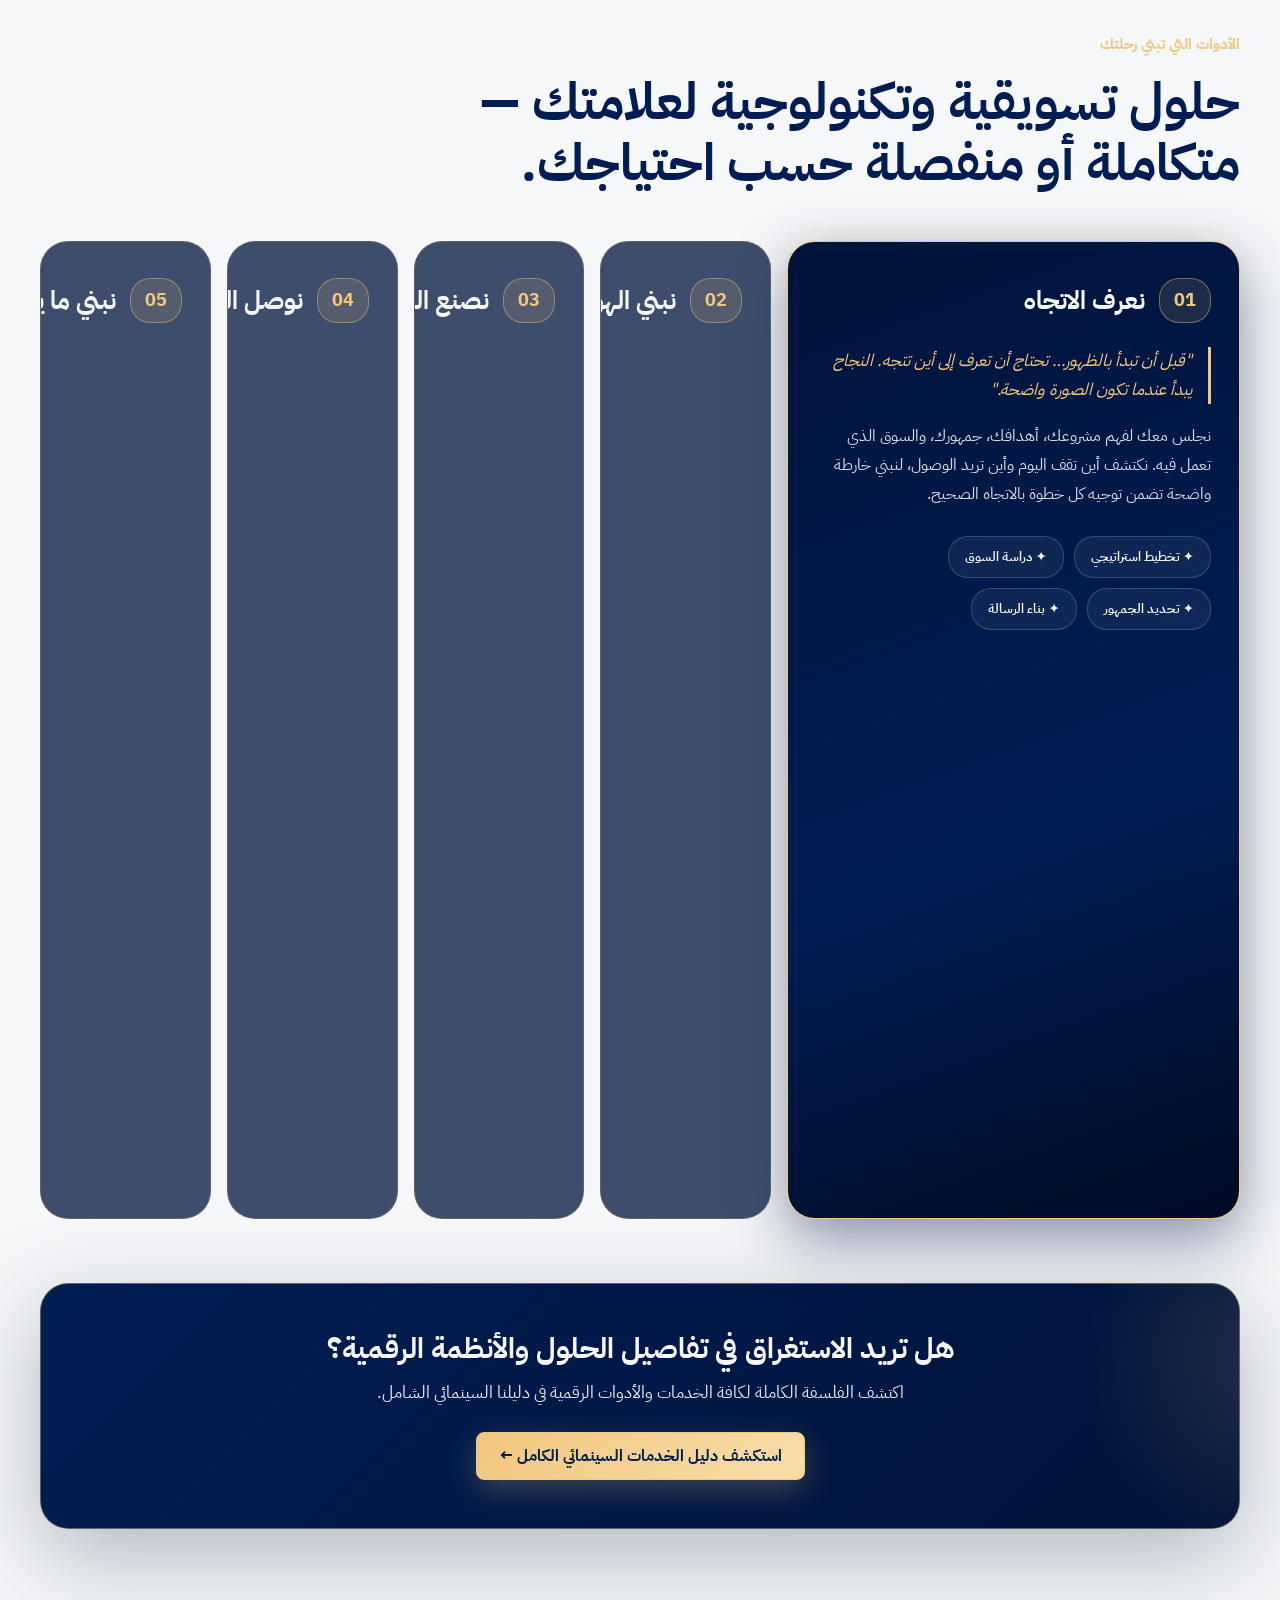
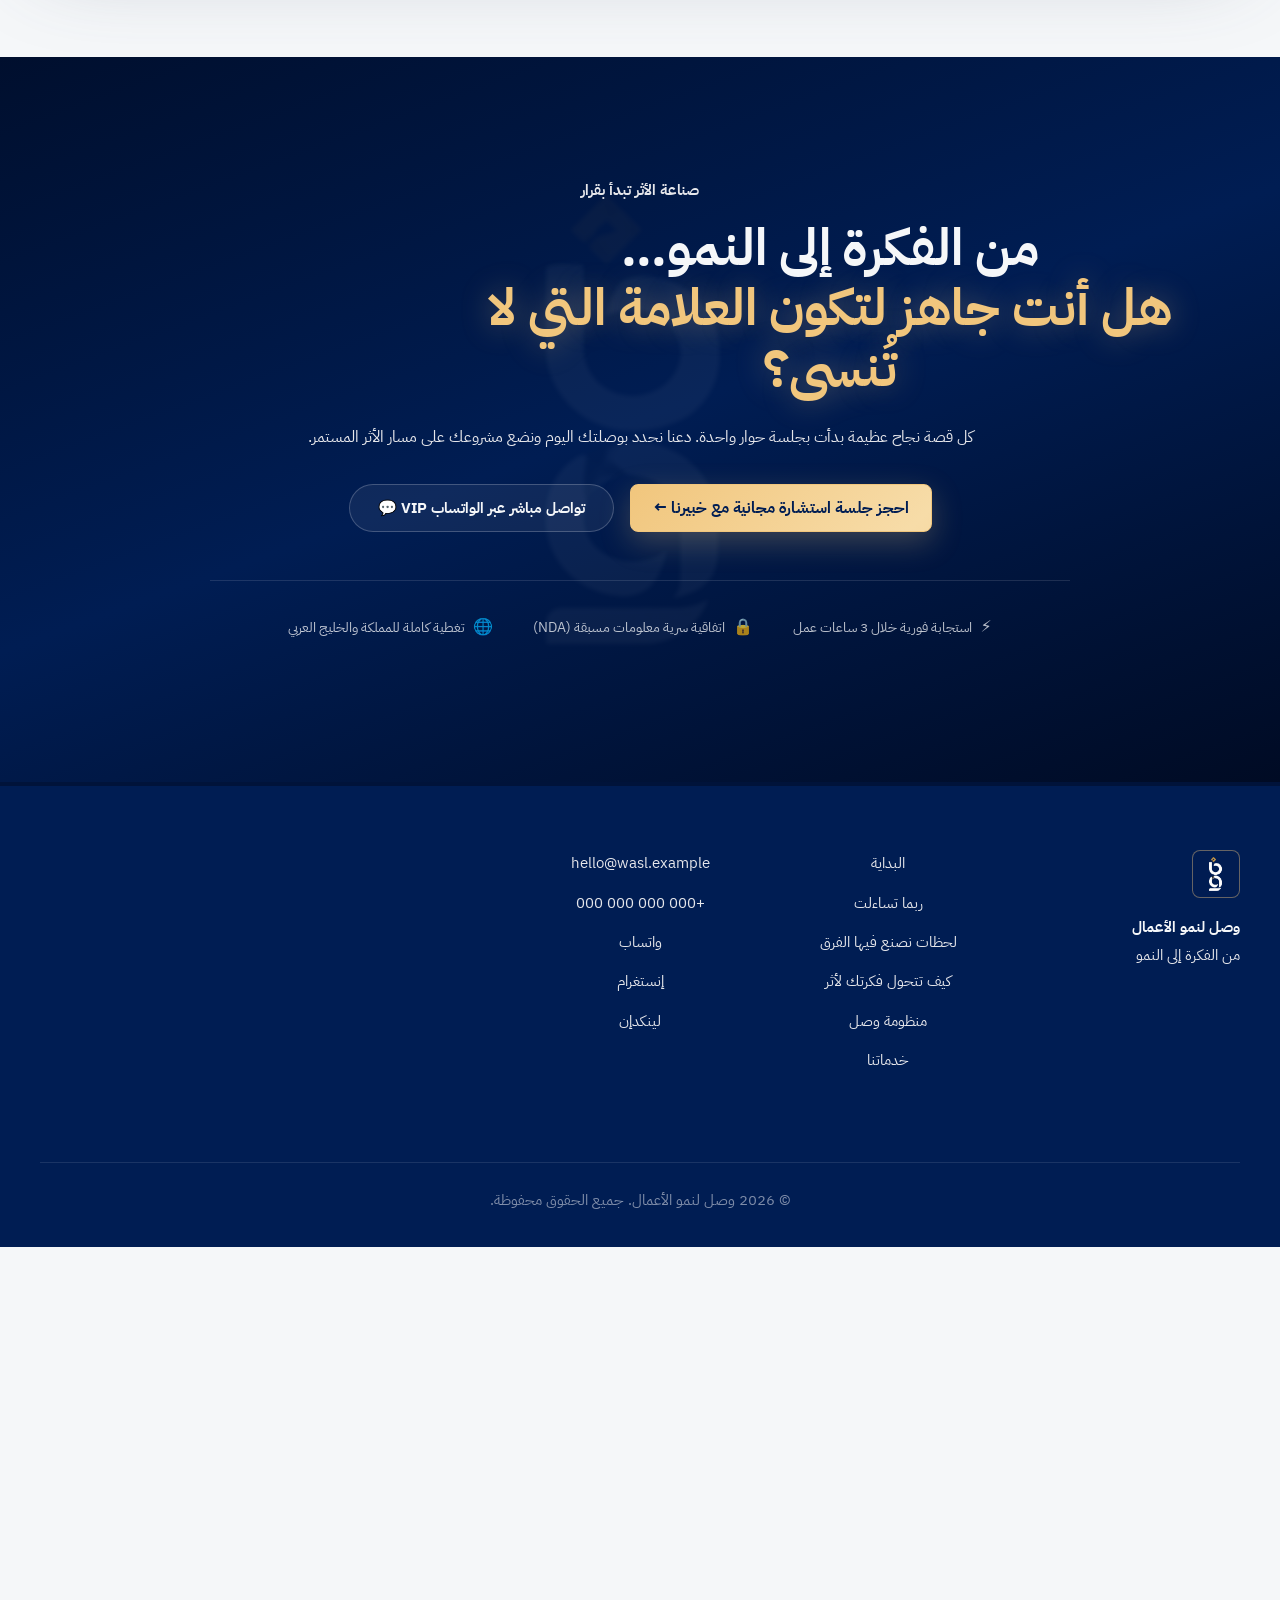
==== commit 0b9808bb: "inhance mobile ui" ====
--- a/index.html
+++ b/index.html
@@ -352,8 +352,8 @@
               </div>
             </div>
 
-            <!-- 3 Diagnostic Cards -->
-            <div class="system-cards">
+            <!-- Desktop Diagnostic Radar Cards -->
+            <div class="system-cards system-desktop-only">
               <button class="system-card is-active" data-system-card="0" aria-expanded="true">
                 <div class="system-card-head">
                   <span class="system-card-num">01</span>
@@ -385,8 +385,8 @@
               </button>
             </div>
 
-            <!-- Detail Panels -->
-            <div class="system-detail-area">
+            <!-- Desktop Detail Panels -->
+            <div class="system-detail-area system-desktop-only">
               <article class="system-detail is-active" data-system-detail="0">
                 <div class="system-detail-content">
                   <div class="system-detail-questions">
@@ -450,6 +450,76 @@
                 </div>
               </article>
             </div>
+
+            <!-- Unified All-in-One Cards for Mobile Screens -->
+            <div class="system-mobile-unified-cards system-mobile-only">
+              <!-- Card 01 -->
+              <article class="system-mobile-card">
+                <div class="sys-mob-head">
+                  <span class="sys-mob-num">01</span>
+                  <span class="sys-mob-tag">التأكّد من الاتجاه</span>
+                </div>
+                <h3>عندما تكون الفكرة موجودة… لكن الطريق غير واضح</h3>
+                <div class="sys-mob-body">
+                  <h4>نساعدك على رؤية الصورة كاملة:</h4>
+                  <ul>
+                    <li>ماذا تقدم فعلًا؟</li>
+                    <li>من جمهورك الحقيقي؟</li>
+                    <li>أين موقعك في السوق؟</li>
+                  </ul>
+                  <div class="output-badge">استراتيجية واضحة + هوية تعكسك</div>
+                  <p class="sys-mob-fit">حتى لا تبدأ عشوائيًا… بل تنطلق بثقة.</p>
+                  <button type="button" class="button button-primary consult-trigger-btn" data-open-consult data-service-preset="بناء هوية واستراتيجية">
+                    ناقش مرحلة التأسيس معنا ←
+                  </button>
+                </div>
+              </article>
+
+              <!-- Card 02 -->
+              <article class="system-mobile-card">
+                <div class="sys-mob-head">
+                  <span class="sys-mob-num">02</span>
+                  <span class="sys-mob-tag">صنع التأثير</span>
+                </div>
+                <h3>عندما تكون واضحًا… لكن لا أحد يسمعك</h3>
+                <div class="sys-mob-body">
+                  <h4>نحول حضورك إلى تأثير:</h4>
+                  <ul>
+                    <li>محتوى يُفهم ويخاطب العاطفة.</li>
+                    <li>رسائل تُقنع وتترك أثرًا.</li>
+                    <li>حملات رقمية تصل للشخص المناسب.</li>
+                  </ul>
+                  <div class="output-badge">صناعة محتوى + إدارات وتأثير رقمي</div>
+                  <p class="sys-mob-fit">ليس الهدف أن تنشر أكثر… بل أن تصل بشكل أذكى.</p>
+                  <button type="button" class="button button-primary consult-trigger-btn" data-open-consult data-service-preset="صناعة محتوى وإعلام">
+                    ناقش مرحلة التأثير معنا ←
+                  </button>
+                </div>
+              </article>
+
+              <!-- Card 03 -->
+              <article class="system-mobile-card">
+                <div class="sys-mob-head">
+                  <span class="sys-mob-num">03</span>
+                  <span class="sys-mob-tag">النمو المستدام</span>
+                </div>
+                <h3>عندما تريد أكثر من نتائج مؤقتة</h3>
+                <div class="sys-mob-body">
+                  <h4>نبني لك نظامًا يعمل معك:</h4>
+                  <ul>
+                    <li>صفحات هبوط عالية التحويل.</li>
+                    <li>ظهور مستمر في محركات البحث SEO.</li>
+                    <li>أدوات وأتمتة تجعل مشروعك ينمو بذكاء.</li>
+                  </ul>
+                  <div class="output-badge">صفحات هبوط + أتمتة + بناء أنظمة</div>
+                  <p class="sys-mob-fit">لأن النمو الحقيقي… لا يعتمد على الحملات فقط.</p>
+                  <button type="button" class="button button-primary consult-trigger-btn" data-open-consult data-service-preset="استشارة نمو متكاملة">
+                    ناقش مرحلة المنظومة معنا ←
+                  </button>
+                </div>
+              </article>
+            </div>
+
           </div>
         </div>
       </section>
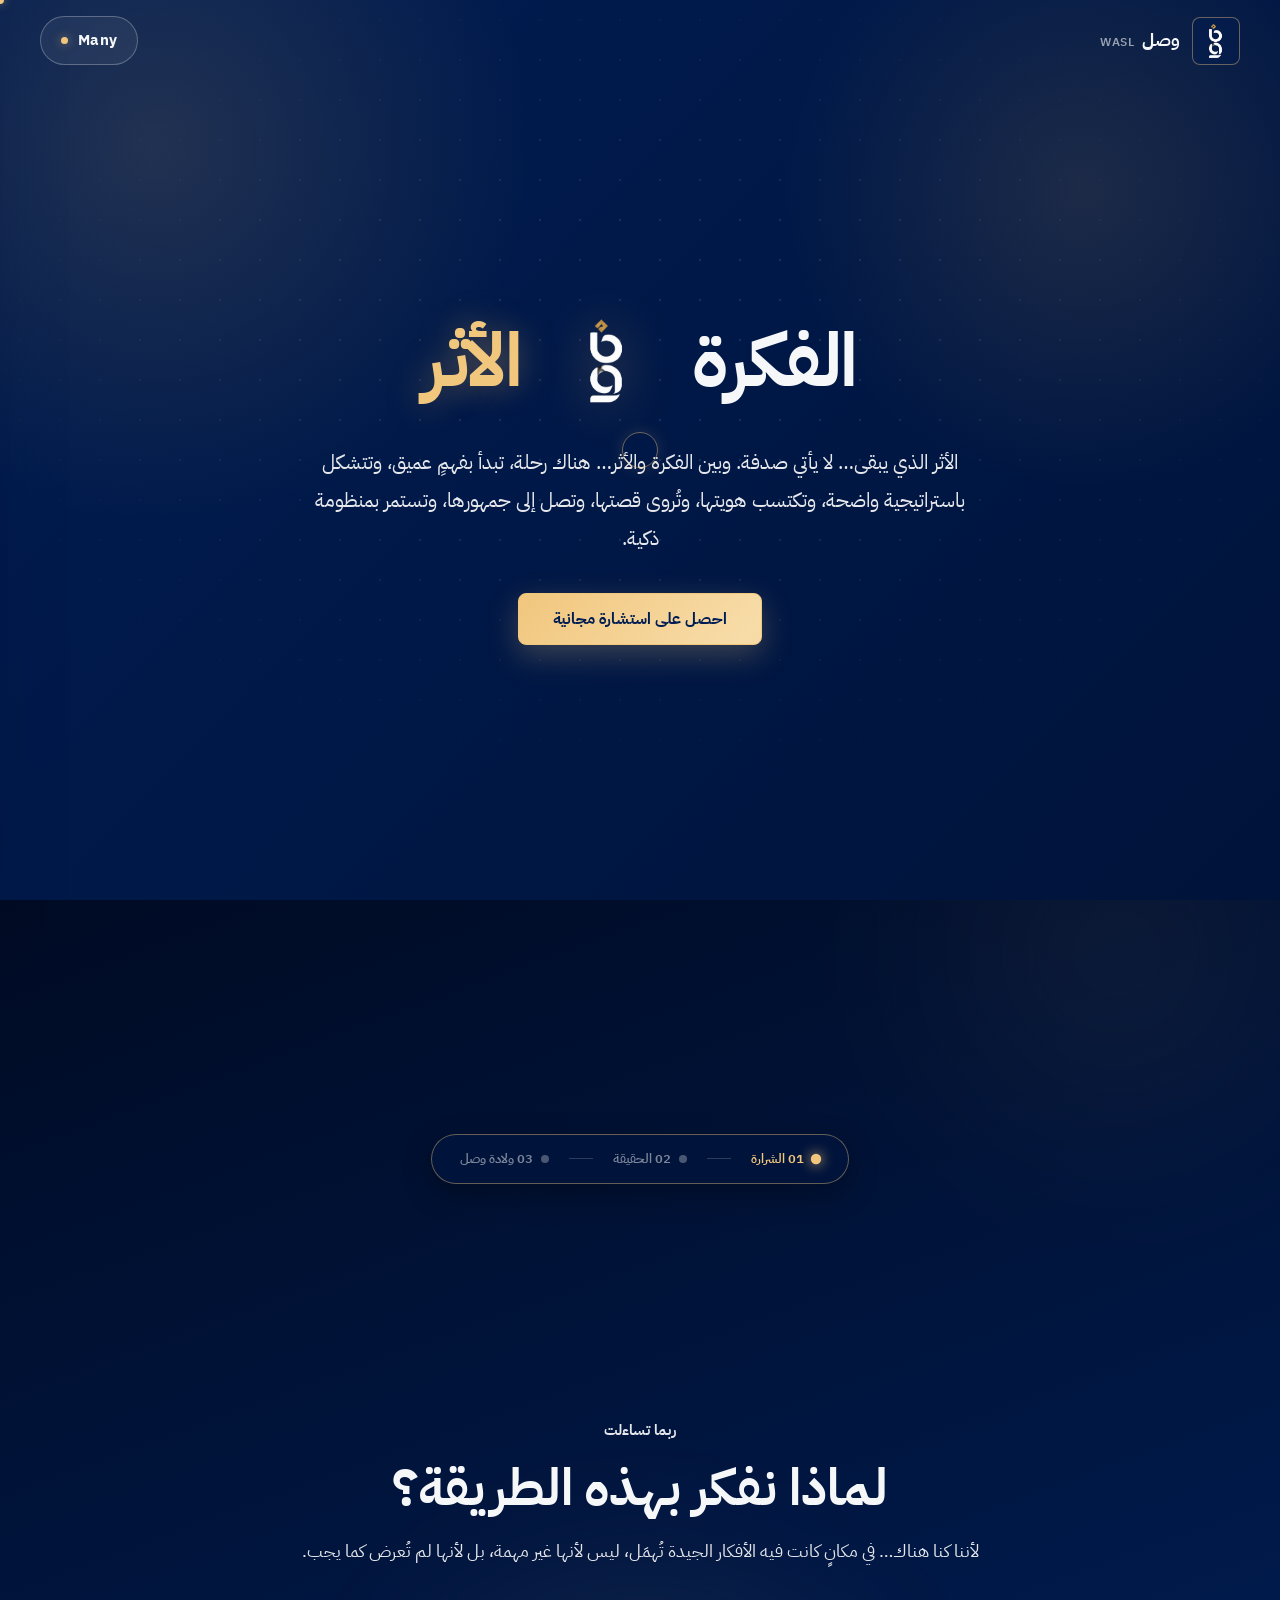
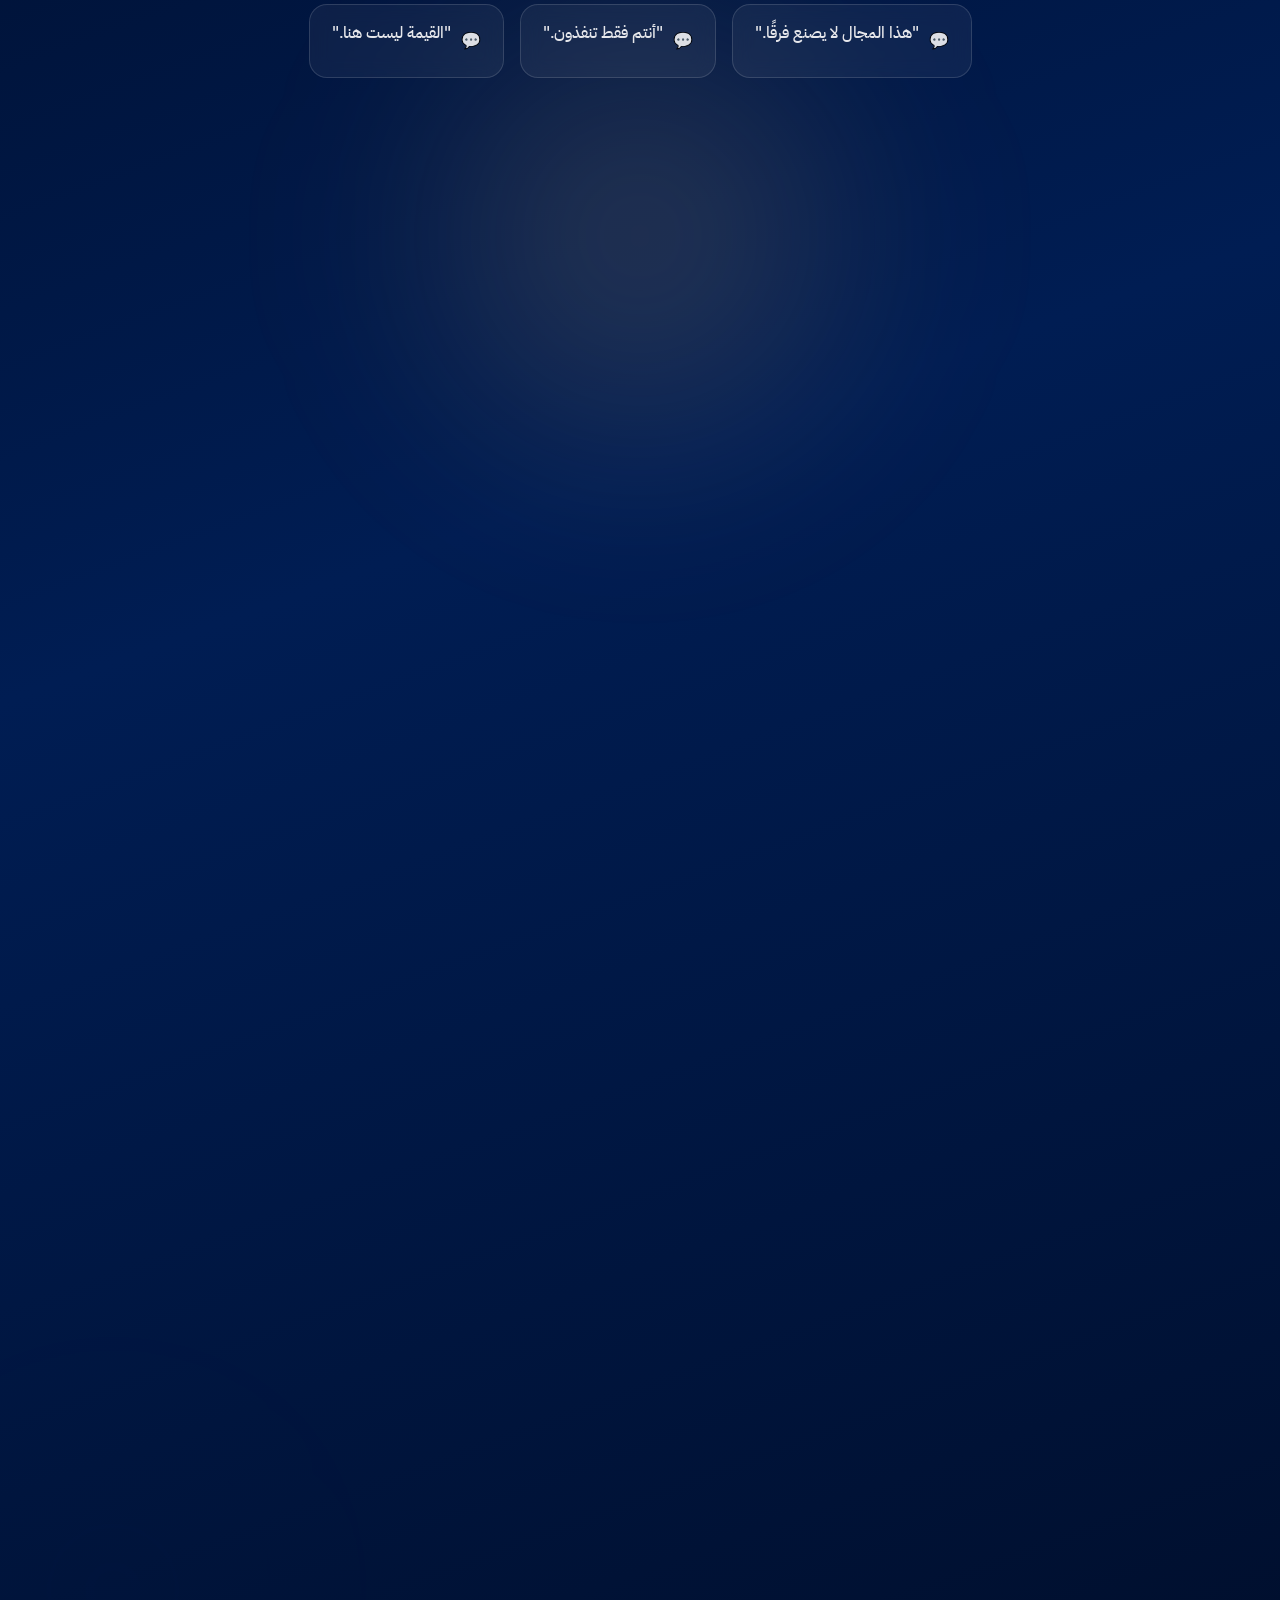
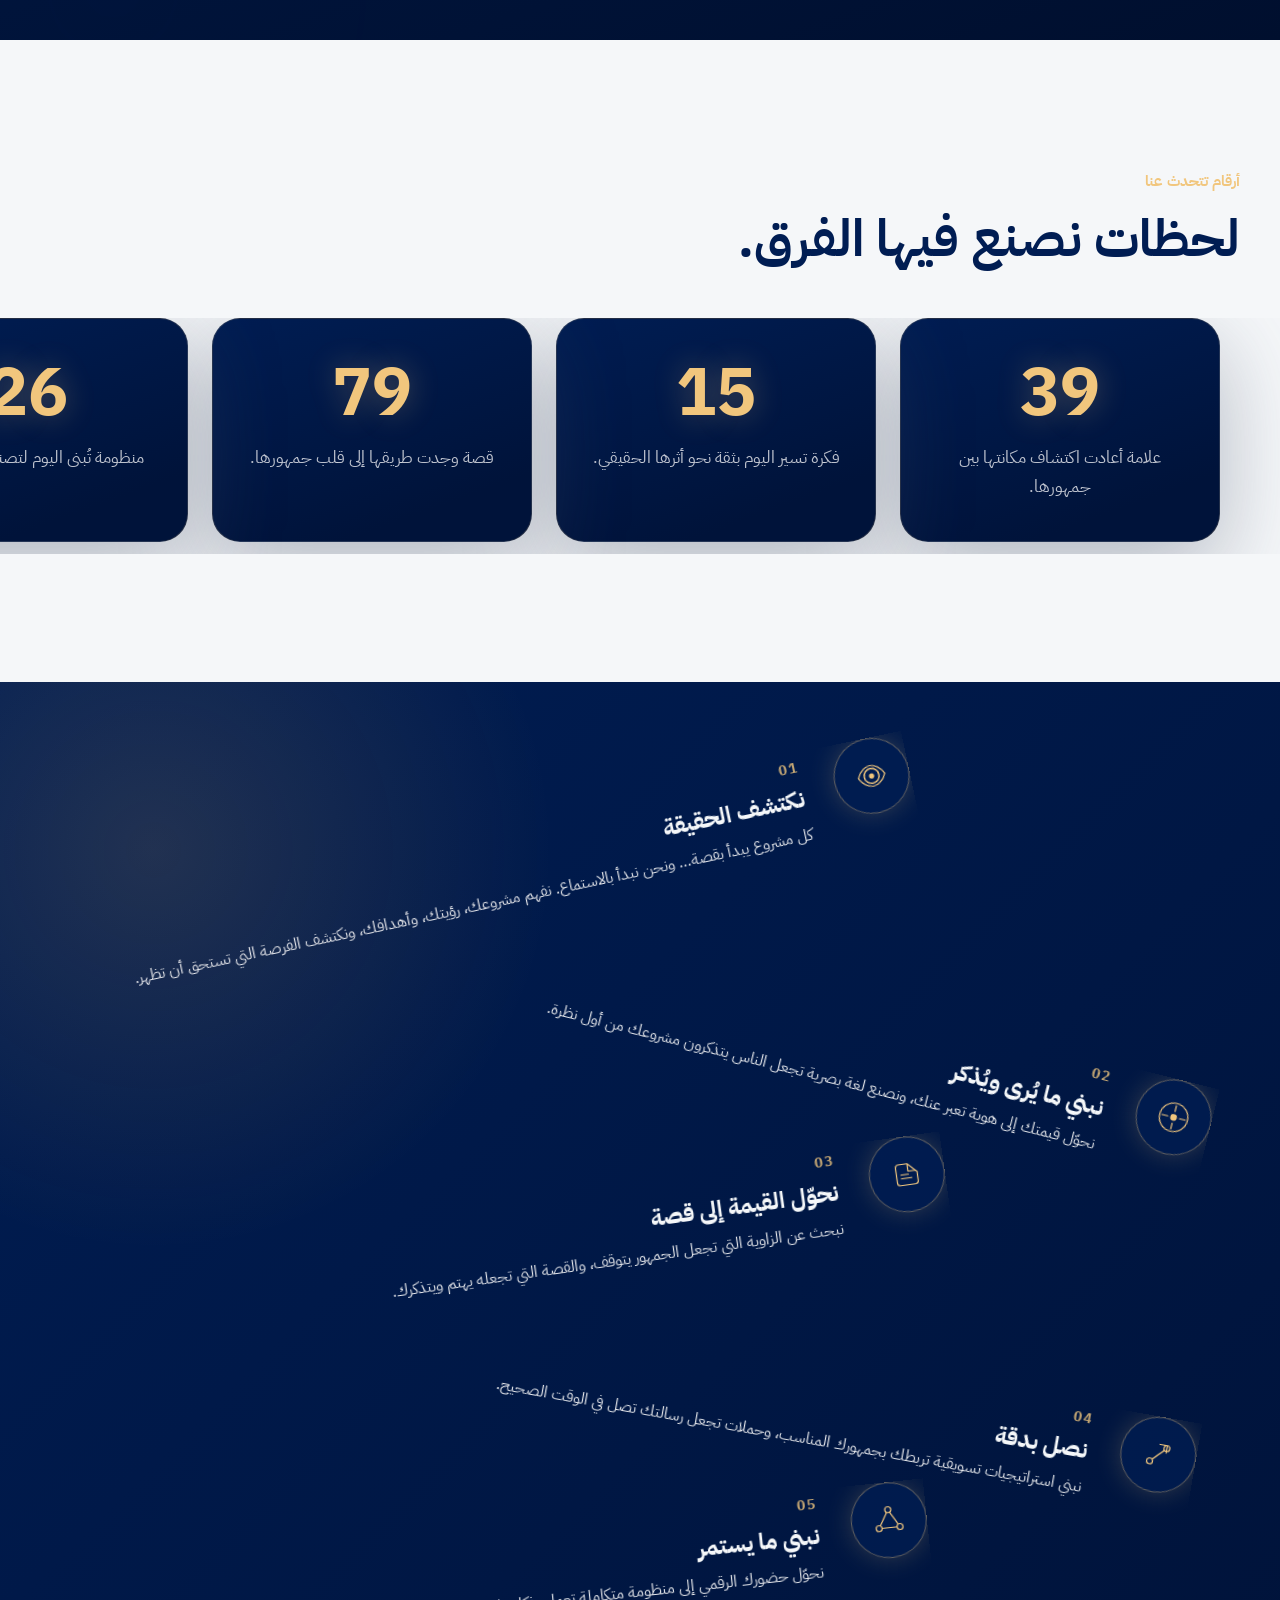
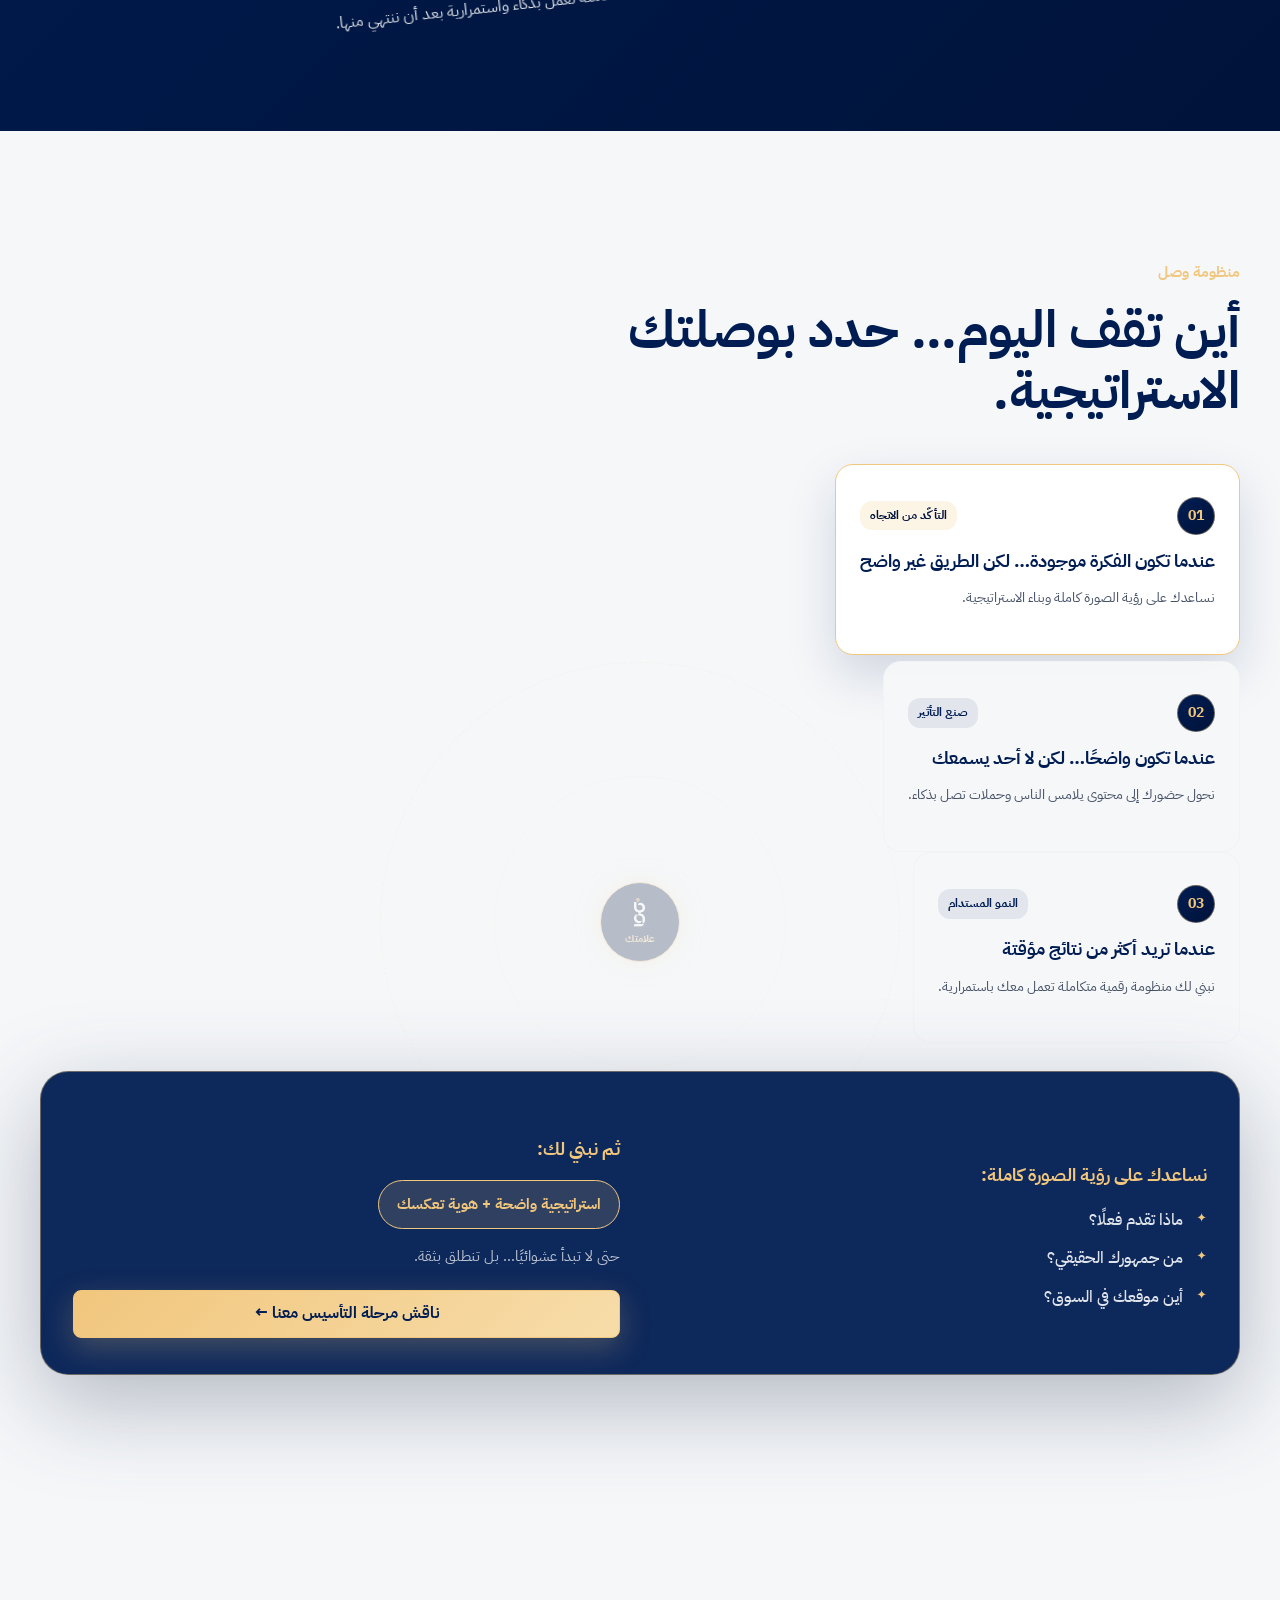
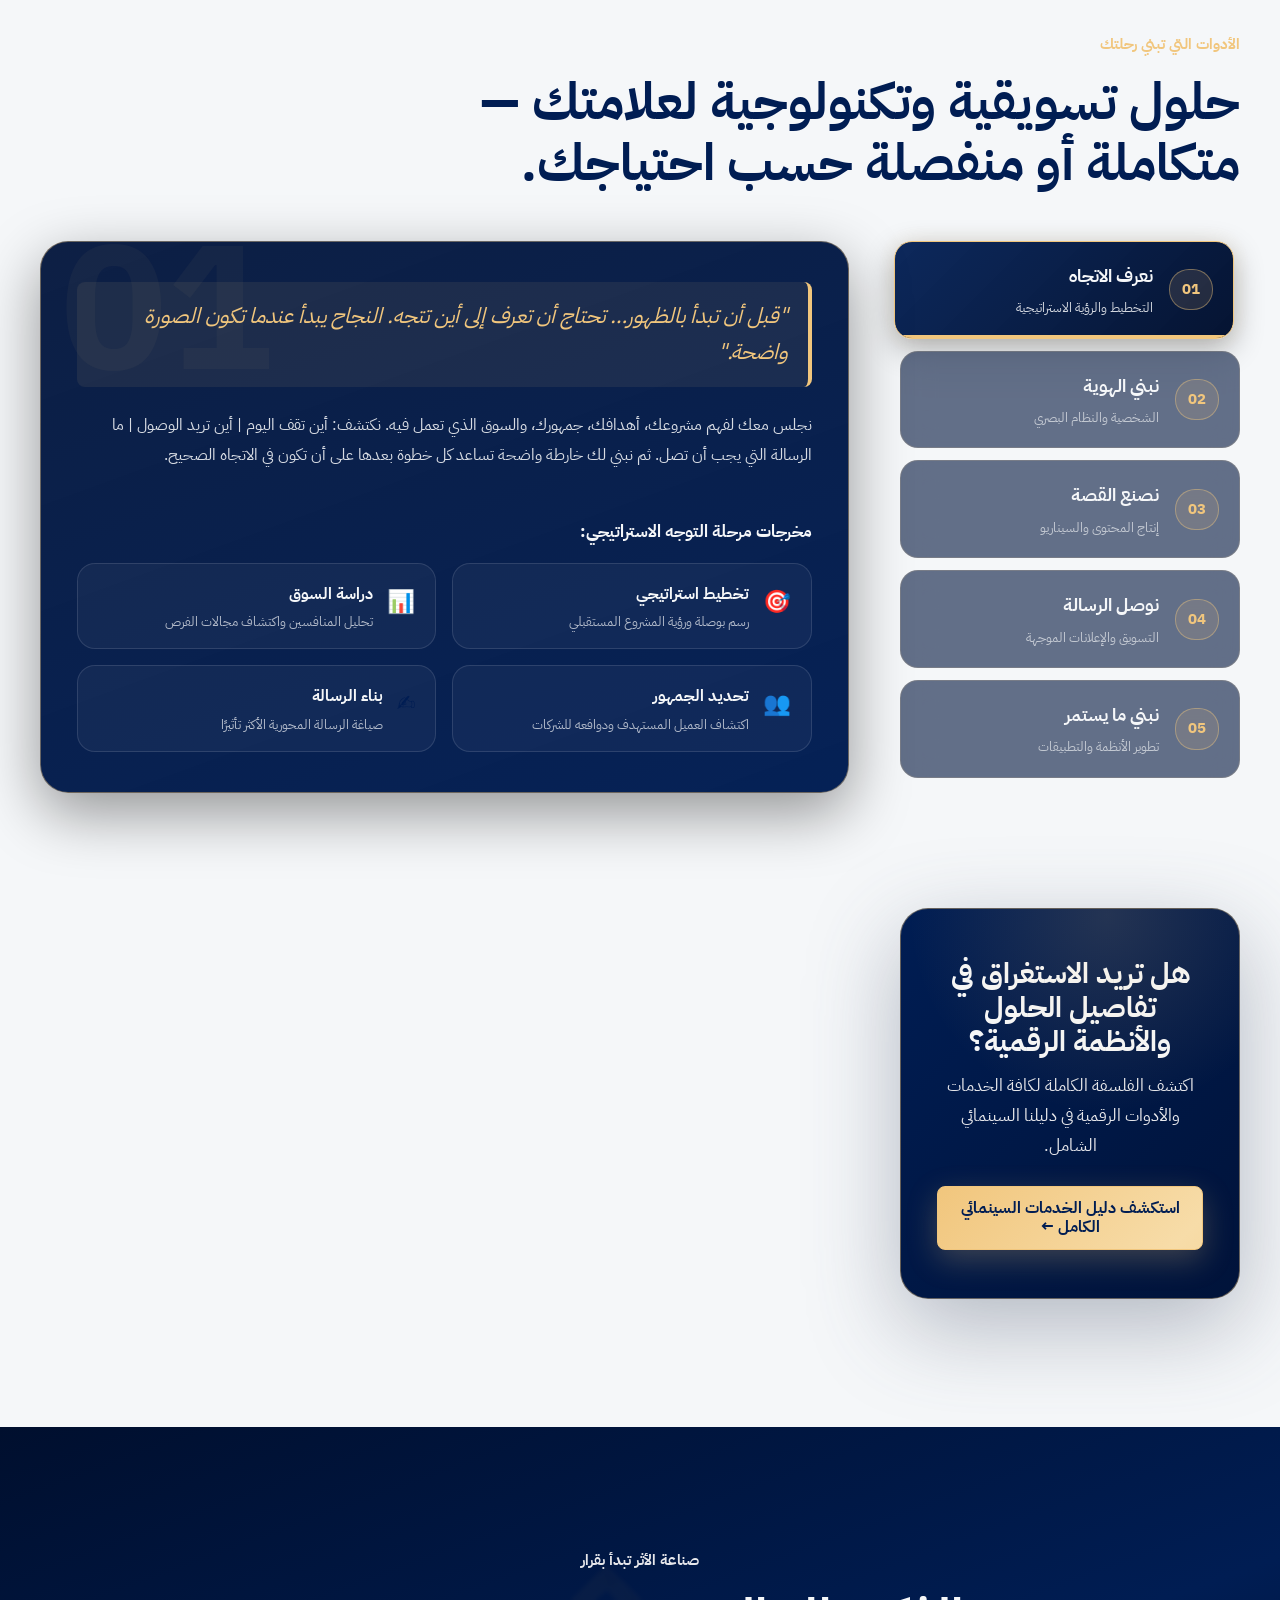
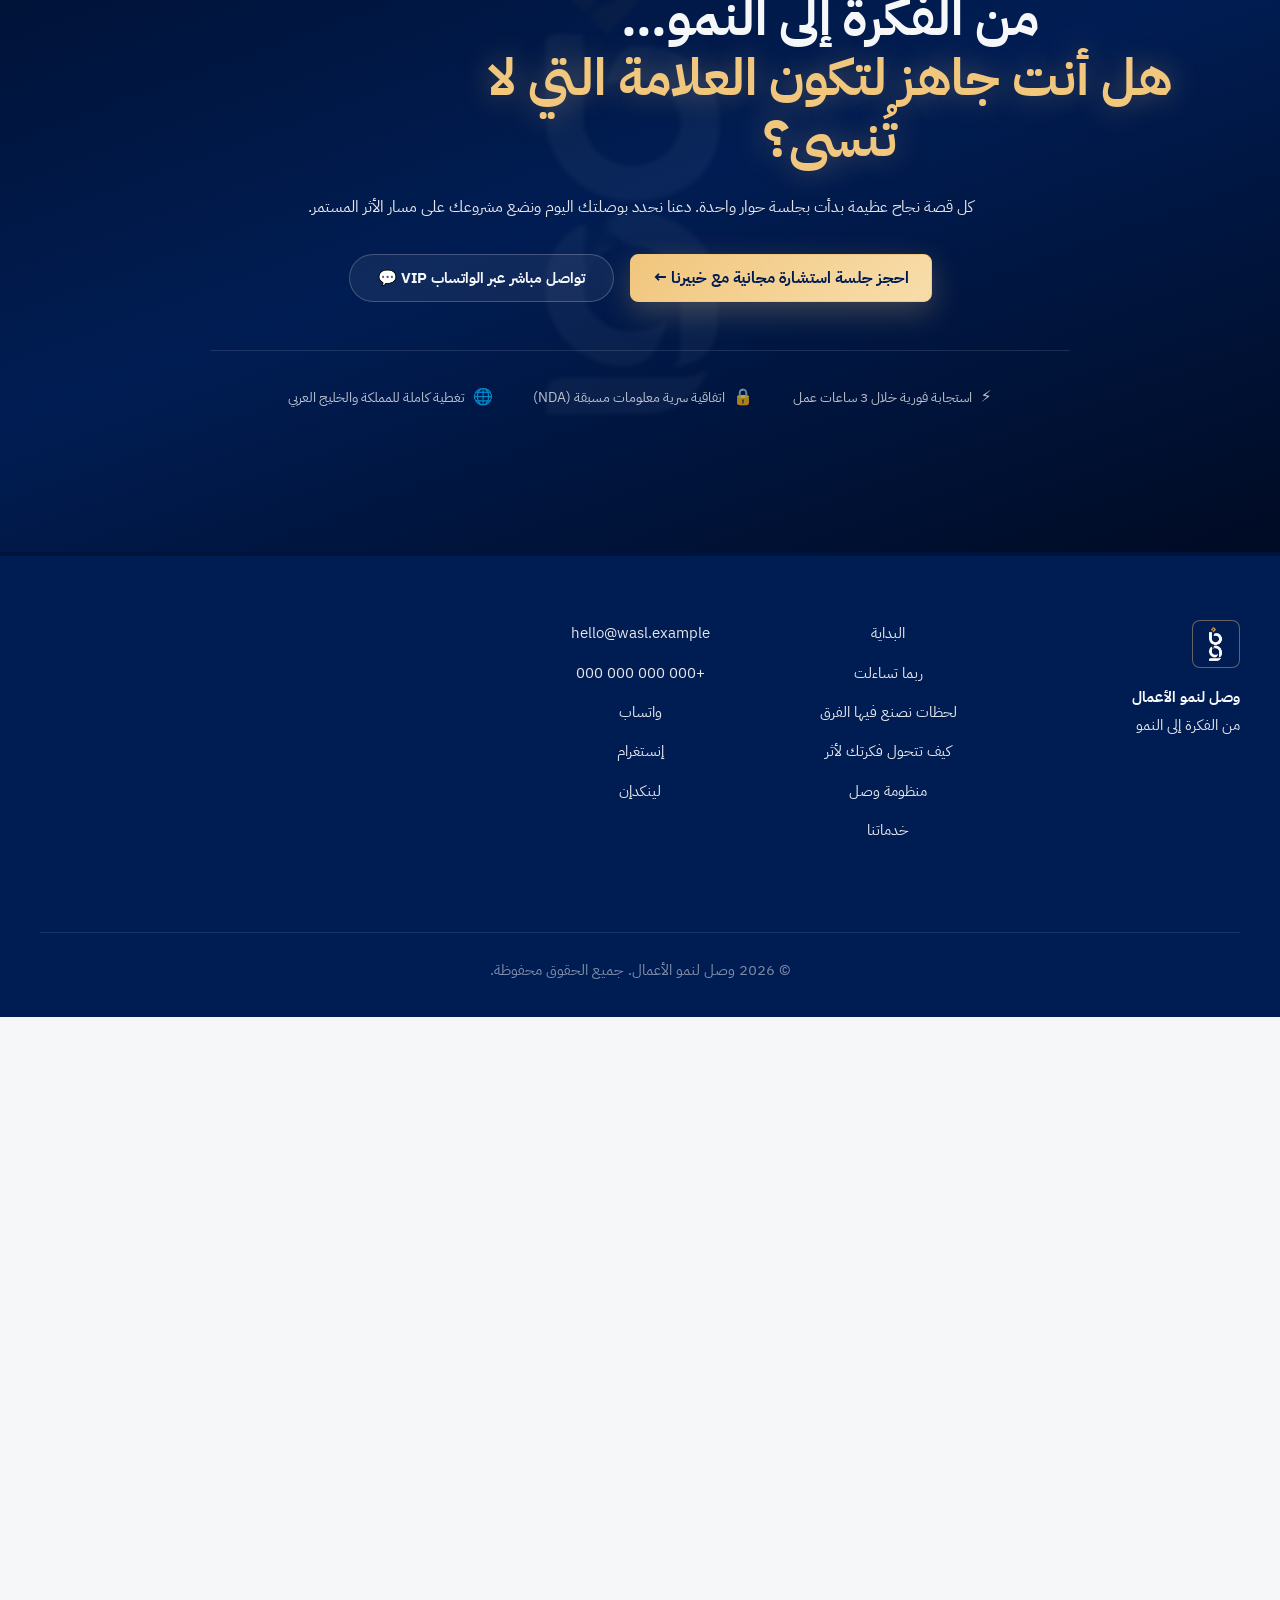
==== commit 31364fd8: "fix part 4" ====
--- a/index.html
+++ b/index.html
@@ -525,7 +525,7 @@
       </section>
 
       <!-- ═══════════════════════════════════════════════════════════
-           القسم السادس — الأدوات التي تبني رحلتك (ماتريكس الحلول البانورامي)
+           القسم السادس — الأدوات التي تبني رحلتك (استوديو الاستكشاف الفاخر)
            ═══════════════════════════════════════════════════════════ -->
       <section class="services section-soft" id="services" aria-labelledby="services-title">
         <div class="container">
@@ -534,125 +534,286 @@
             <h2 id="services-title">حلول تسويقية وتكنولوجية لعلامتك — متكاملة أو منفصلة حسب احتياجك.</h2>
           </div>
 
-          <!-- Interactive 5-Column Panoramic Strategy Matrix -->
-          <div class="solutions-panoramic-matrix" data-matrix>
+          <!-- Masterclass Studio Layout (Spacious 2-Column Desktop Architecture) -->
+          <div class="solutions-master-studio" data-studio>
             
-            <!-- Column 01 (Expanded by default) -->
-            <article class="matrix-column is-expanded" data-matrix-col="0">
-              <div class="matrix-col-header">
-                <span class="matrix-col-num">01</span>
-                <h3 class="matrix-col-title">نعرف الاتجاه</h3>
-              </div>
-
-              <div class="matrix-col-body">
-                <blockquote class="matrix-quote">
+            <!-- Left Navigation Control Hub (35% Width) -->
+            <div class="studio-nav-hub" role="tablist" aria-label="مراحل رحلة وصل">
+              <button type="button" class="studio-nav-item is-active" role="tab" aria-selected="true" data-studio-nav="0">
+                <span class="studio-nav-num">01</span>
+                <div class="studio-nav-text">
+                  <span class="studio-nav-title">نعرف الاتجاه</span>
+                  <span class="studio-nav-subtitle">التخطيط والرؤية الاستراتيجية</span>
+                </div>
+                <div class="studio-nav-bar" aria-hidden="true"></div>
+              </button>
+
+              <button type="button" class="studio-nav-item" role="tab" aria-selected="false" data-studio-nav="1">
+                <span class="studio-nav-num">02</span>
+                <div class="studio-nav-text">
+                  <span class="studio-nav-title">نبني الهوية</span>
+                  <span class="studio-nav-subtitle">الشخصية والنظام البصري</span>
+                </div>
+                <div class="studio-nav-bar" aria-hidden="true"></div>
+              </button>
+
+              <button type="button" class="studio-nav-item" role="tab" aria-selected="false" data-studio-nav="2">
+                <span class="studio-nav-num">03</span>
+                <div class="studio-nav-text">
+                  <span class="studio-nav-title">نصنع القصة</span>
+                  <span class="studio-nav-subtitle">إنتاج المحتوى والسيناريو</span>
+                </div>
+                <div class="studio-nav-bar" aria-hidden="true"></div>
+              </button>
+
+              <button type="button" class="studio-nav-item" role="tab" aria-selected="false" data-studio-nav="3">
+                <span class="studio-nav-num">04</span>
+                <div class="studio-nav-text">
+                  <span class="studio-nav-title">نوصل الرسالة</span>
+                  <span class="studio-nav-subtitle">التسويق والإعلانات الموجهة</span>
+                </div>
+                <div class="studio-nav-bar" aria-hidden="true"></div>
+              </button>
+
+              <button type="button" class="studio-nav-item" role="tab" aria-selected="false" data-studio-nav="4">
+                <span class="studio-nav-num">05</span>
+                <div class="studio-nav-text">
+                  <span class="studio-nav-title">نبني ما يستمر</span>
+                  <span class="studio-nav-subtitle">تطوير الأنظمة والتطبيقات</span>
+                </div>
+                <div class="studio-nav-bar" aria-hidden="true"></div>
+              </button>
+            </div>
+
+            <!-- Right Master Stage Canvas (65% Width) -->
+            <div class="studio-stage-canvas">
+              
+              <!-- Stage Panel 01 -->
+              <article class="studio-panel is-active" role="tabpanel" data-studio-panel="0">
+                <span class="studio-watermark" aria-hidden="true">01</span>
+                <blockquote class="studio-quote">
                   "قبل أن تبدأ بالظهور… تحتاج أن تعرف إلى أين تتجه. النجاح يبدأ عندما تكون الصورة واضحة."
                 </blockquote>
-                <p class="matrix-desc">
-                  نجلس معك لفهم مشروعك، أهدافك، جمهورك، والسوق الذي تعمل فيه. نكتشف أين تقف اليوم وأين تريد الوصول، لنبني خارطة واضحة تضمن توجيه كل خطوة بالاتجاه الصحيح.
+                <p class="studio-desc">
+                  نجلس معك لفهم مشروعك، أهدافك، جمهورك، والسوق الذي تعمل فيه. نكتشف: أين تقف اليوم | أين تريد الوصول | ما الرسالة التي يجب أن تصل. ثم نبني لك خارطة واضحة تساعد كل خطوة بعدها على أن تكون في الاتجاه الصحيح.
                 </p>
-                <div class="matrix-pills">
-                  <span class="matrix-pill">✦ تخطيط استراتيجي</span>
-                  <span class="matrix-pill">✦ دراسة السوق</span>
-                  <span class="matrix-pill">✦ تحديد الجمهور</span>
-                  <span class="matrix-pill">✦ بناء الرسالة</span>
-                </div>
-              </div>
-            </article>
-
-            <!-- Column 02 -->
-            <article class="matrix-column" data-matrix-col="1">
-              <div class="matrix-col-header">
-                <span class="matrix-col-num">02</span>
-                <h3 class="matrix-col-title">نبني الهوية</h3>
-              </div>
-
-              <div class="matrix-col-body">
-                <blockquote class="matrix-quote">
-                  "العلامة القوية لا تبدأ من الشعار فقط، بل من شخصية يعرفها الناس ويتذكرونها."
+
+                <div class="studio-deliverables">
+                  <h4 class="deliverables-heading">مخرجات مرحلة التوجه الاستراتيجي:</h4>
+                  <div class="deliverables-grid">
+                    <div class="deliverable-card">
+                      <span class="deliverable-icon">🎯</span>
+                      <div>
+                        <h5>تخطيط استراتيجي</h5>
+                        <p>رسم بوصلة ورؤية المشروع المستقبلي</p>
+                      </div>
+                    </div>
+                    <div class="deliverable-card">
+                      <span class="deliverable-icon">📊</span>
+                      <div>
+                        <h5>دراسة السوق</h5>
+                        <p>تحليل المنافسين واكتشاف مجالات الفرص</p>
+                      </div>
+                    </div>
+                    <div class="deliverable-card">
+                      <span class="deliverable-icon">👥</span>
+                      <div>
+                        <h5>تحديد الجمهور</h5>
+                        <p>اكتشاف العميل المستهدف ودوافعه للشركات</p>
+                      </div>
+                    </div>
+                    <div class="deliverable-card">
+                      <span class="deliverable-icon">✍️</span>
+                      <div>
+                        <h5>بناء الرسالة</h5>
+                        <p>صياغة الرسالة المحورية الأكثر تأثيرًا</p>
+                      </div>
+                    </div>
+                  </div>
+                </div>
+              </article>
+
+              <!-- Stage Panel 02 -->
+              <article class="studio-panel" role="tabpanel" data-studio-panel="1">
+                <span class="studio-watermark" aria-hidden="true">02</span>
+                <blockquote class="studio-quote">
+                  "العلامة القوية لا تبدأ من الشعار فقط، بل من شخصية يتذكرها الناس ويعرفونها."
                 </blockquote>
-                <p class="matrix-desc">
-                  عندما تتضح الفكرة… نمنحها شكلًا يُرى. نبني هوية بصرية تعكس جوهر مشروعك: الشعار، الألوان، الخطوط، وأسلوب التواصل. لأن الهوية هي الطريقة التي يتعرف بها العالم عليك.
+                <p class="studio-desc">
+                  عندما تتضح الفكرة… نمنحها شكلًا يُرى. نبني هوية بصرية تعكس جوهر مشروعك: الشعار | الألوان | الخطوط | أسلوب التواصل | النظام البصري الكامل. لأن الهوية ليست مجرد تصميم… إنها الطريقة التي يتعرف بها العالم عليك.
                 </p>
-                <div class="matrix-pills">
-                  <span class="matrix-pill">✦ هوية بصرية</span>
-                  <span class="matrix-pill">✦ تصميم الشعار</span>
-                  <span class="matrix-pill">✦ أسلوب التواصل</span>
-                  <span class="matrix-pill">✦ النظام البصري</span>
-                </div>
-              </div>
-            </article>
-
-            <!-- Column 03 -->
-            <article class="matrix-column" data-matrix-col="2">
-              <div class="matrix-col-header">
-                <span class="matrix-col-num">03</span>
-                <h3 class="matrix-col-title">نصنع القصة</h3>
-              </div>
-
-              <div class="matrix-col-body">
-                <blockquote class="matrix-quote">
-                  "المحتوى الحقيقي لا يملأ المساحات… بل يترك أثرًا يبقى."
+
+                <div class="studio-deliverables">
+                  <h4 class="deliverables-heading">مخرجات مرحلة الهوية البصرية:</h4>
+                  <div class="deliverables-grid">
+                    <div class="deliverable-card">
+                      <span class="deliverable-icon">✨</span>
+                      <div>
+                        <h5>تصميم الشعار</h5>
+                        <p>الرمز الفلسفي الأساسي المعبر عن علامتك</p>
+                      </div>
+                    </div>
+                    <div class="deliverable-card">
+                      <span class="deliverable-icon">🎨</span>
+                      <div>
+                        <h5>هوية بصرية</h5>
+                        <p>لغة الألوان والخطوط والأبعاد الكريستالية</p>
+                      </div>
+                    </div>
+                    <div class="deliverable-card">
+                      <span class="deliverable-icon">💬</span>
+                      <div>
+                        <h5>أسلوب التواصل</h5>
+                        <p>نبرة الصوت وشخصية البراند المعتمدة</p>
+                      </div>
+                    </div>
+                    <div class="deliverable-card">
+                      <span class="deliverable-icon">📐</span>
+                      <div>
+                        <h5>النظام البصري</h5>
+                        <p>دليل استخدام العلامة التجارية الموحد</p>
+                      </div>
+                    </div>
+                  </div>
+                </div>
+              </article>
+
+              <!-- Stage Panel 03 -->
+              <article class="studio-panel" role="tabpanel" data-studio-panel="2">
+                <span class="studio-watermark" aria-hidden="true">03</span>
+                <blockquote class="studio-quote">
+                  "المحتوى الحقيقي لا يملأ المساحات… بل يترك أثرًا يتناقله الناس."
                 </blockquote>
-                <p class="matrix-desc">
-                  لأن القيمة التي لا تُروى… قد لا تصل. نحوّل أفكارك وخبرتك إلى محتوى يجعل جمهورك يفهمك ويتفاعل معك. من السيناريو والتصوير إلى الموشن جرافيك والمونتاج.
+                <p class="studio-desc">
+                  لأن القيمة التي لا تُروى… قد لا تصل. نحوّل أفكارك وخبرتك إلى محتوى يجعل جمهورك يفهمك ويتفاعل معك. نبحث عن الزاوية المختلفة والقصة التي تلامس الناس، ثم نصنع المحتوى من الفكرة والسيناريو إلى الإنتاج والمونتاج والموشن جرافيك.
                 </p>
-                <div class="matrix-pills">
-                  <span class="matrix-pill">✦ صناعة المحتوى</span>
-                  <span class="matrix-pill">✦ إنتاج الفيديو</span>
-                  <span class="matrix-pill">✦ الموشن جرافيك</span>
-                  <span class="matrix-pill">✦ التعليق والمونتاج</span>
-                </div>
-              </div>
-            </article>
-
-            <!-- Column 04 -->
-            <article class="matrix-column" data-matrix-col="3">
-              <div class="matrix-col-header">
-                <span class="matrix-col-num">04</span>
-                <h3 class="matrix-col-title">نوصل الرسالة</h3>
-              </div>
-
-              <div class="matrix-col-body">
-                <blockquote class="matrix-quote">
-                  "وجودك لا يكفي… يجب أن تصل للشخص الصحيح في الوقت المناسب."
+
+                <div class="studio-deliverables">
+                  <h4 class="deliverables-heading">مخرجات مرحلة صناعة المحتوى والقصة:</h4>
+                  <div class="deliverables-grid">
+                    <div class="deliverable-card">
+                      <span class="deliverable-icon">📝</span>
+                      <div>
+                        <h5>صناعة المحتوى</h5>
+                        <p>كتابة السيناريوهات والقصص الإبداعية</p>
+                      </div>
+                    </div>
+                    <div class="deliverable-card">
+                      <span class="deliverable-icon">🎬</span>
+                      <div>
+                        <h5>إنتاج الفيديو</h5>
+                        <p>التصوير والإخراج السينمائي العالي</p>
+                      </div>
+                    </div>
+                    <div class="deliverable-card">
+                      <span class="deliverable-icon">💫</span>
+                      <div>
+                        <h5>الموشن جرافيك</h5>
+                        <p>التحريك البصري وتوضيح الأفكار المعقدة</p>
+                      </div>
+                    </div>
+                    <div class="deliverable-card">
+                      <span class="deliverable-icon">🎙️</span>
+                      <div>
+                        <h5>المونتاج والهندسة</h5>
+                        <p>التركيب والتلوين والتعليق الصوتي</p>
+                      </div>
+                    </div>
+                  </div>
+                </div>
+              </article>
+
+              <!-- Stage Panel 04 -->
+              <article class="studio-panel" role="tabpanel" data-studio-panel="3">
+                <span class="studio-watermark" aria-hidden="true">04</span>
+                <blockquote class="studio-quote">
+                  "كل ريال يُنفق في التسويق يجب أن يصنع فرقًا حقيقيًا في النتيجة."
                 </blockquote>
-                <p class="matrix-desc">
-                  نخطط وننفذ حلول التسويق الرقمي التي تربط علامتك بجمهورها. نختار القنوات المناسبة، نصنع الإعلانات الموجهة، ونحلل الأداء لنضمن أن كل ريال يُنفق يصنع فرقًا.
+                <p class="studio-desc">
+                  وجودك لا يكفي… يجب أن تصل للشخص الصحيح. نخطط وننفذ حلول التسويق الرقمي التي تربط علامتك بجمهورها. نختار القنوات المناسبة، نصنع الإعلانات الموجهة، ونحلل الأداء لنضمن أفضل المخرجات والنتائج.
                 </p>
-                <div class="matrix-pills">
-                  <span class="matrix-pill">✦ إدارة الحملات</span>
-                  <span class="matrix-pill">✦ الإعلانات الموجهة</span>
-                  <span class="matrix-pill">✦ تحسين الأداء</span>
-                  <span class="matrix-pill">✦ استراتيجيات الوصول</span>
-                </div>
-              </div>
-            </article>
-
-            <!-- Column 05 -->
-            <article class="matrix-column" data-matrix-col="4">
-              <div class="matrix-col-header">
-                <span class="matrix-col-num">05</span>
-                <h3 class="matrix-col-title">نبني ما يستمر</h3>
-              </div>
-
-              <div class="matrix-col-body">
-                <blockquote class="matrix-quote">
-                  "الأثر لا يعتمد على لحظة… بل على منظومة رقمية تعمل بذكاء واستمرارية."
+
+                <div class="studio-deliverables">
+                  <h4 class="deliverables-heading">مخرجات مرحلة التسويق والوصول:</h4>
+                  <div class="deliverables-grid">
+                    <div class="deliverable-card">
+                      <span class="deliverable-icon">📈</span>
+                      <div>
+                        <h5>إدارة الحملات</h5>
+                        <p>إطلاق الحملات التسويقية الموجهة بذكاء</p>
+                      </div>
+                    </div>
+                    <div class="deliverable-card">
+                      <span class="deliverable-icon">🎯</span>
+                      <div>
+                        <h5>الإعلانات المباشرة</h5>
+                        <p>استهداف الجمهور ذو القيمة العالية</p>
+                      </div>
+                    </div>
+                    <div class="deliverable-card">
+                      <span class="deliverable-icon">🔍</span>
+                      <div>
+                        <h5>تحسين الأداء</h5>
+                        <p>تحليل البيانات ومعدلات التحويل المباشرة</p>
+                      </div>
+                    </div>
+                    <div class="deliverable-card">
+                      <span class="deliverable-icon">⚡</span>
+                      <div>
+                        <h5>استراتيجيات الوصول</h5>
+                        <p>التواجد الفعال على القنوات الأنسب</p>
+                      </div>
+                    </div>
+                  </div>
+                </div>
+              </article>
+
+              <!-- Stage Panel 05 -->
+              <article class="studio-panel" role="tabpanel" data-studio-panel="4">
+                <span class="studio-watermark" aria-hidden="true">05</span>
+                <blockquote class="studio-quote">
+                  "الأثر لا يعتمد على لحظة… بل على منظومة رقمية تعمل بذكاء واستمرار."
                 </blockquote>
-                <p class="matrix-desc">
-                  نحوّل حضورك الرقمي إلى تجربة متكاملة تعمل بكفاءة. نطور تطبيقات الجوال، نصنع صفحات الهبوط، نحسن ظهورك في SEO، ونؤتمت عملياتك لتعمل بذكاء واستدامة.
+                <p class="studio-desc">
+                  نحوّل حضورك الرقمي إلى تجربة متكاملة تعمل باستمرارية وذكاء. نطور تطبيقات الجوال، نصنع صفحات الهبوط، نحسن ظهورك في محركات البحث SEO، ونؤتمت عملياتك لتعمل بكفاءة واستدامة.
                 </p>
-                <div class="matrix-pills">
-                  <span class="matrix-pill">✦ تطوير التطبيقات</span>
-                  <span class="matrix-pill">✦ تحسين SEO</span>
-                  <span class="matrix-pill">✦ صفحات الهبوط</span>
-                  <span class="matrix-pill">✦ أتمتة الأعمال</span>
-                </div>
-              </div>
-            </article>
-
-          </div>
+
+                <div class="studio-deliverables">
+                  <h4 class="deliverables-heading">مخرجات مرحلة المنظومة والاستمرارية:</h4>
+                  <div class="deliverables-grid">
+                    <div class="deliverable-card">
+                      <span class="deliverable-icon">📱</span>
+                      <div>
+                        <h5>تطوير التطبيقات</h5>
+                        <p>برمجة تطبيقات الجوال المتطورة والأنظمة</p>
+                      </div>
+                    </div>
+                    <div class="deliverable-card">
+                      <span class="deliverable-icon">🚀</span>
+                      <div>
+                        <h5>تحسين SEO</h5>
+                        <p>الصدارة المستمرة في محركات البحث Google</p>
+                      </div>
+                    </div>
+                    <div class="deliverable-card">
+                      <span class="deliverable-icon">💻</span>
+                      <div>
+                        <h5>صفحات الهبوط</h5>
+                        <p>تصميم وتطوير صفحات عالية التحويل</p>
+                      </div>
+                    </div>
+                    <div class="deliverable-card">
+                      <span class="deliverable-icon">⚙️</span>
+                      <div>
+                        <h5>أتمتة الأعمال</h5>
+                        <p>بناء الأنظمة والتكامل الرقمي المستمر</p>
+                      </div>
+                    </div>
+                  </div>
+                </div>
+              </article>
+
+            </div>
 
           <!-- Panoramic Gateway Banner -->
           <div class="services-gateway-banner" data-reveal>
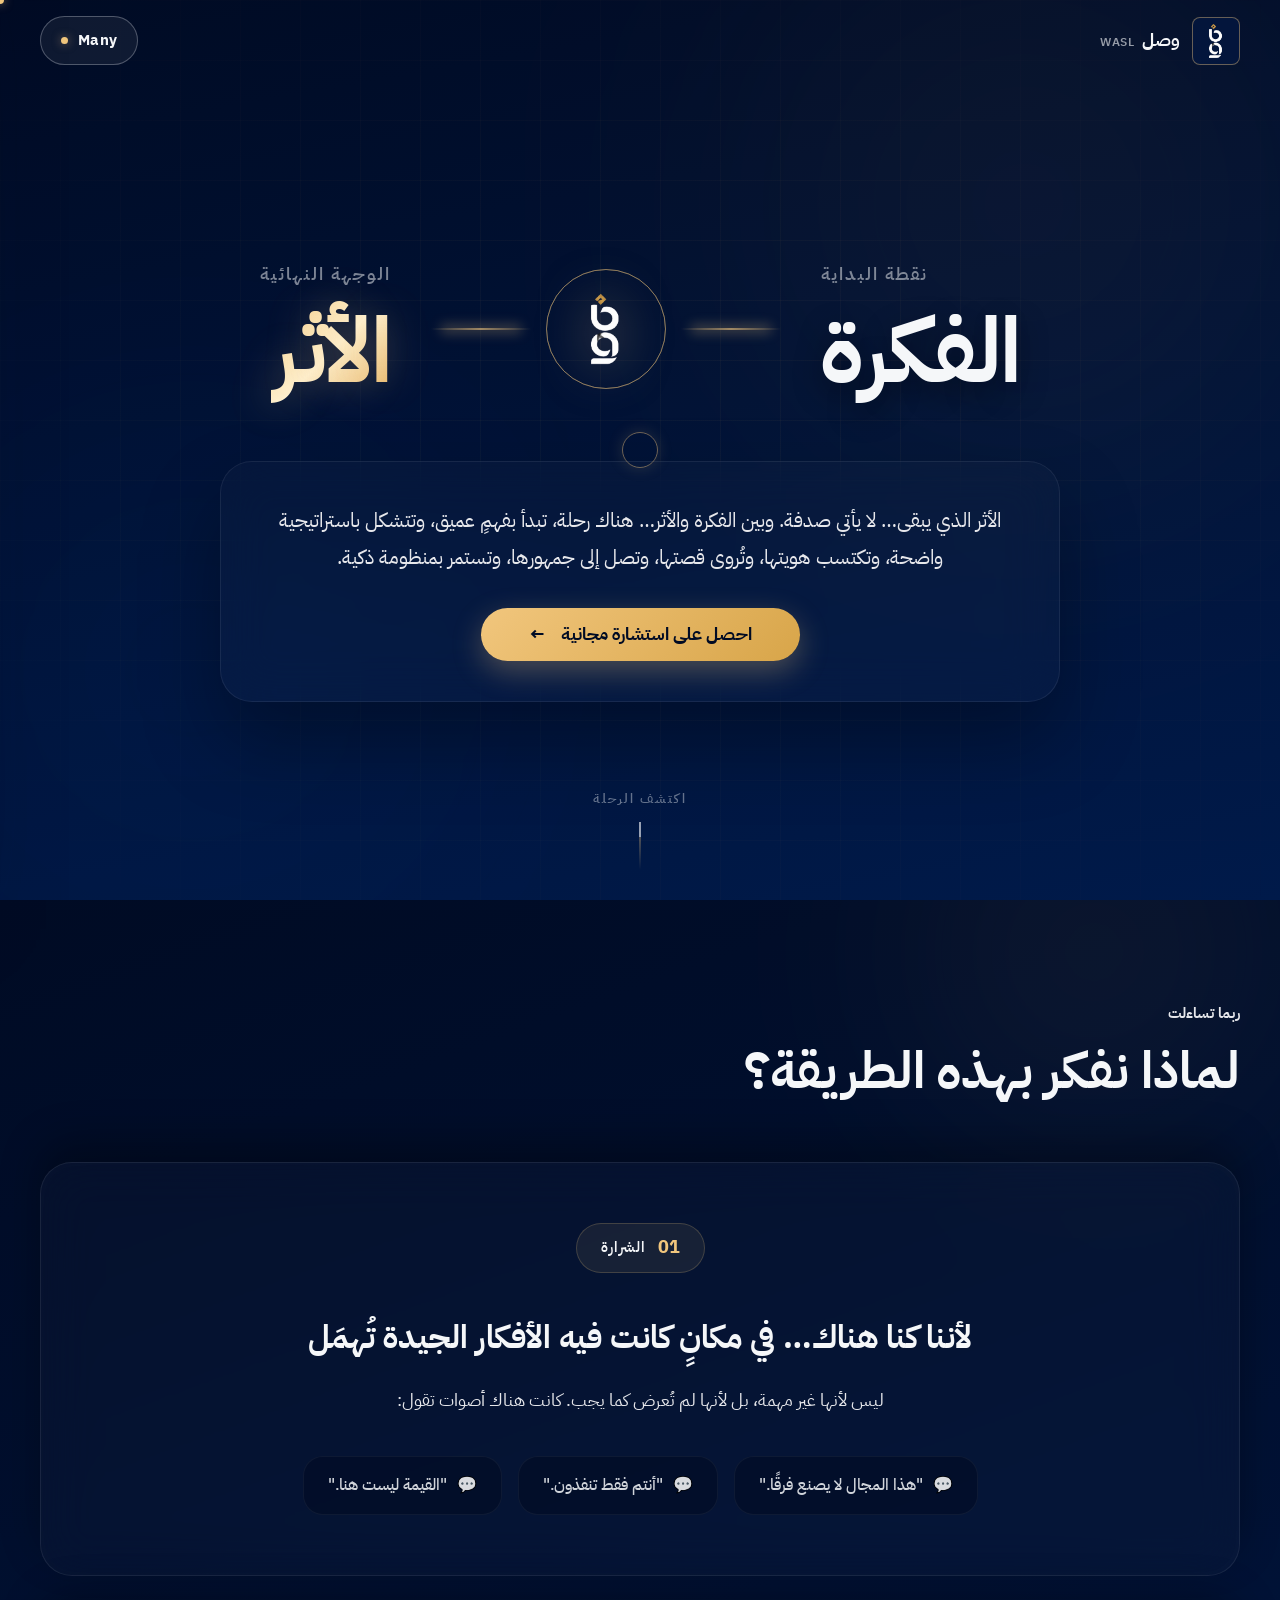
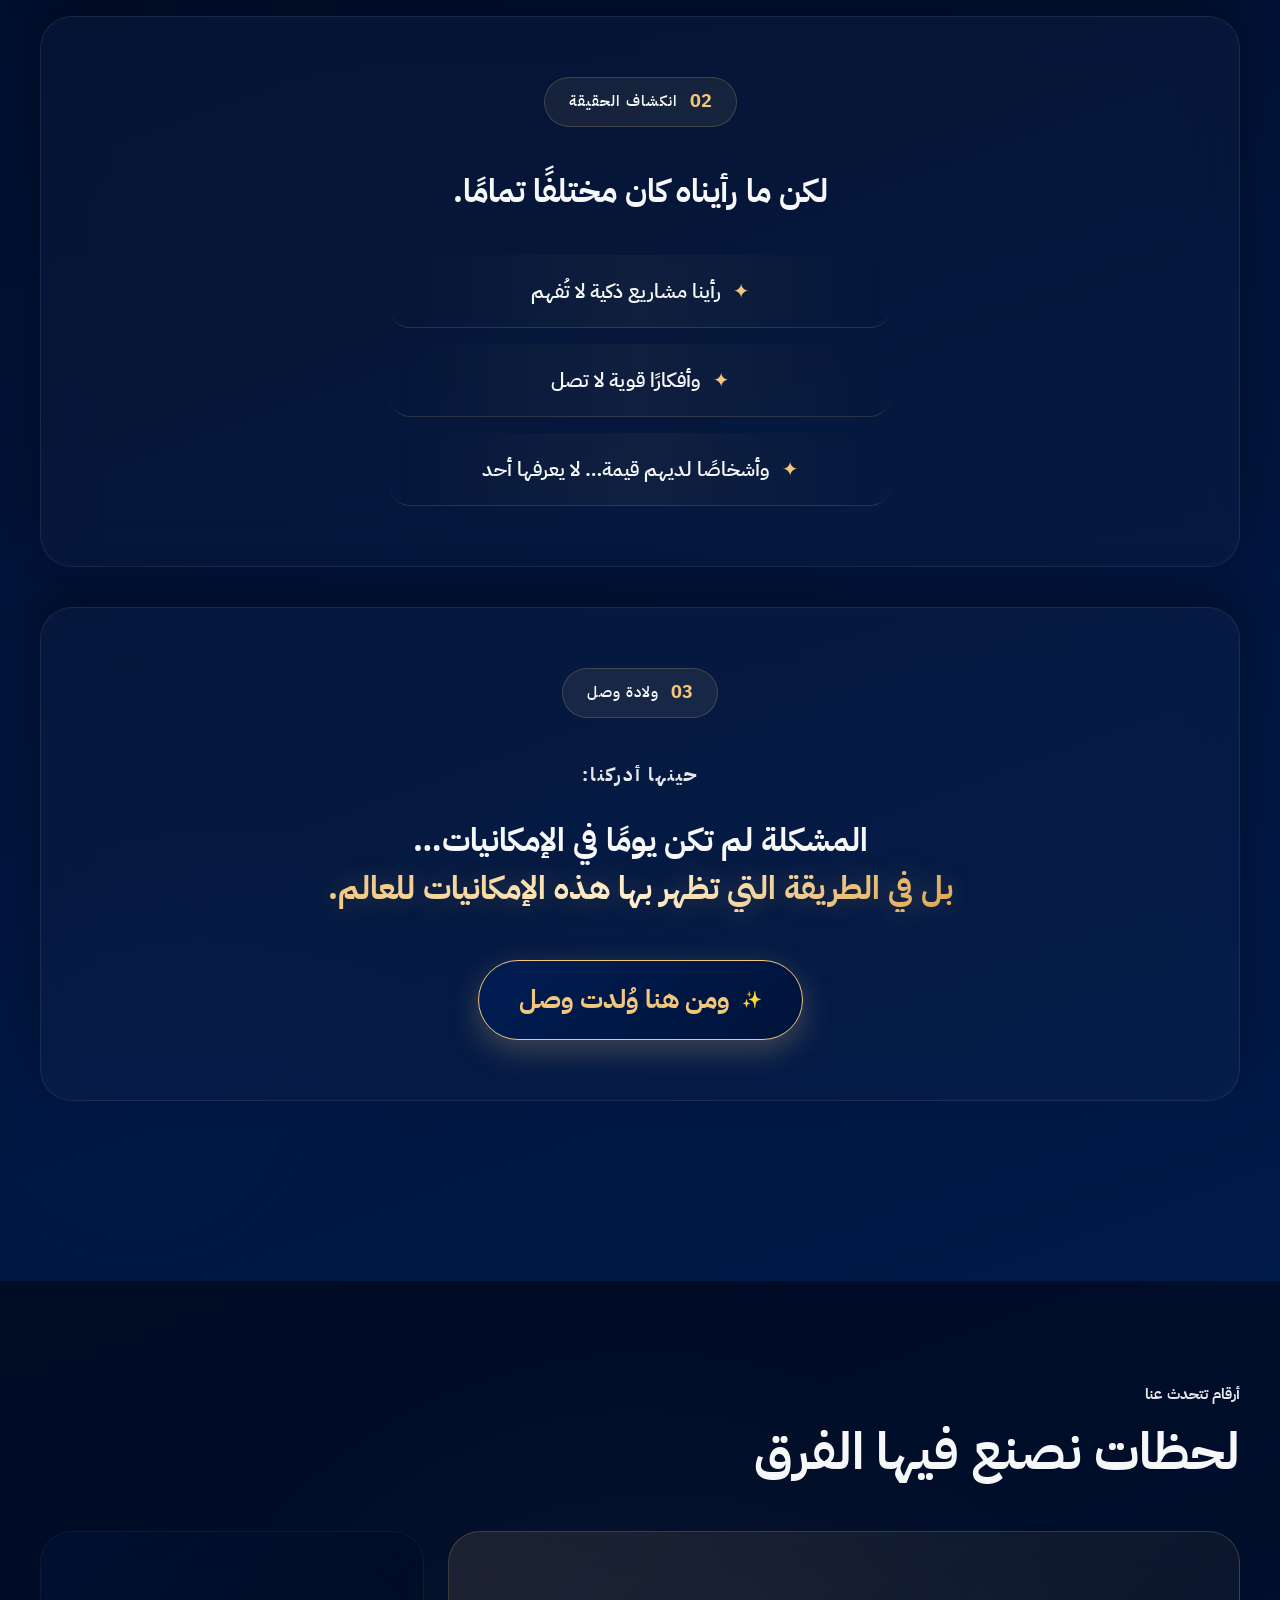
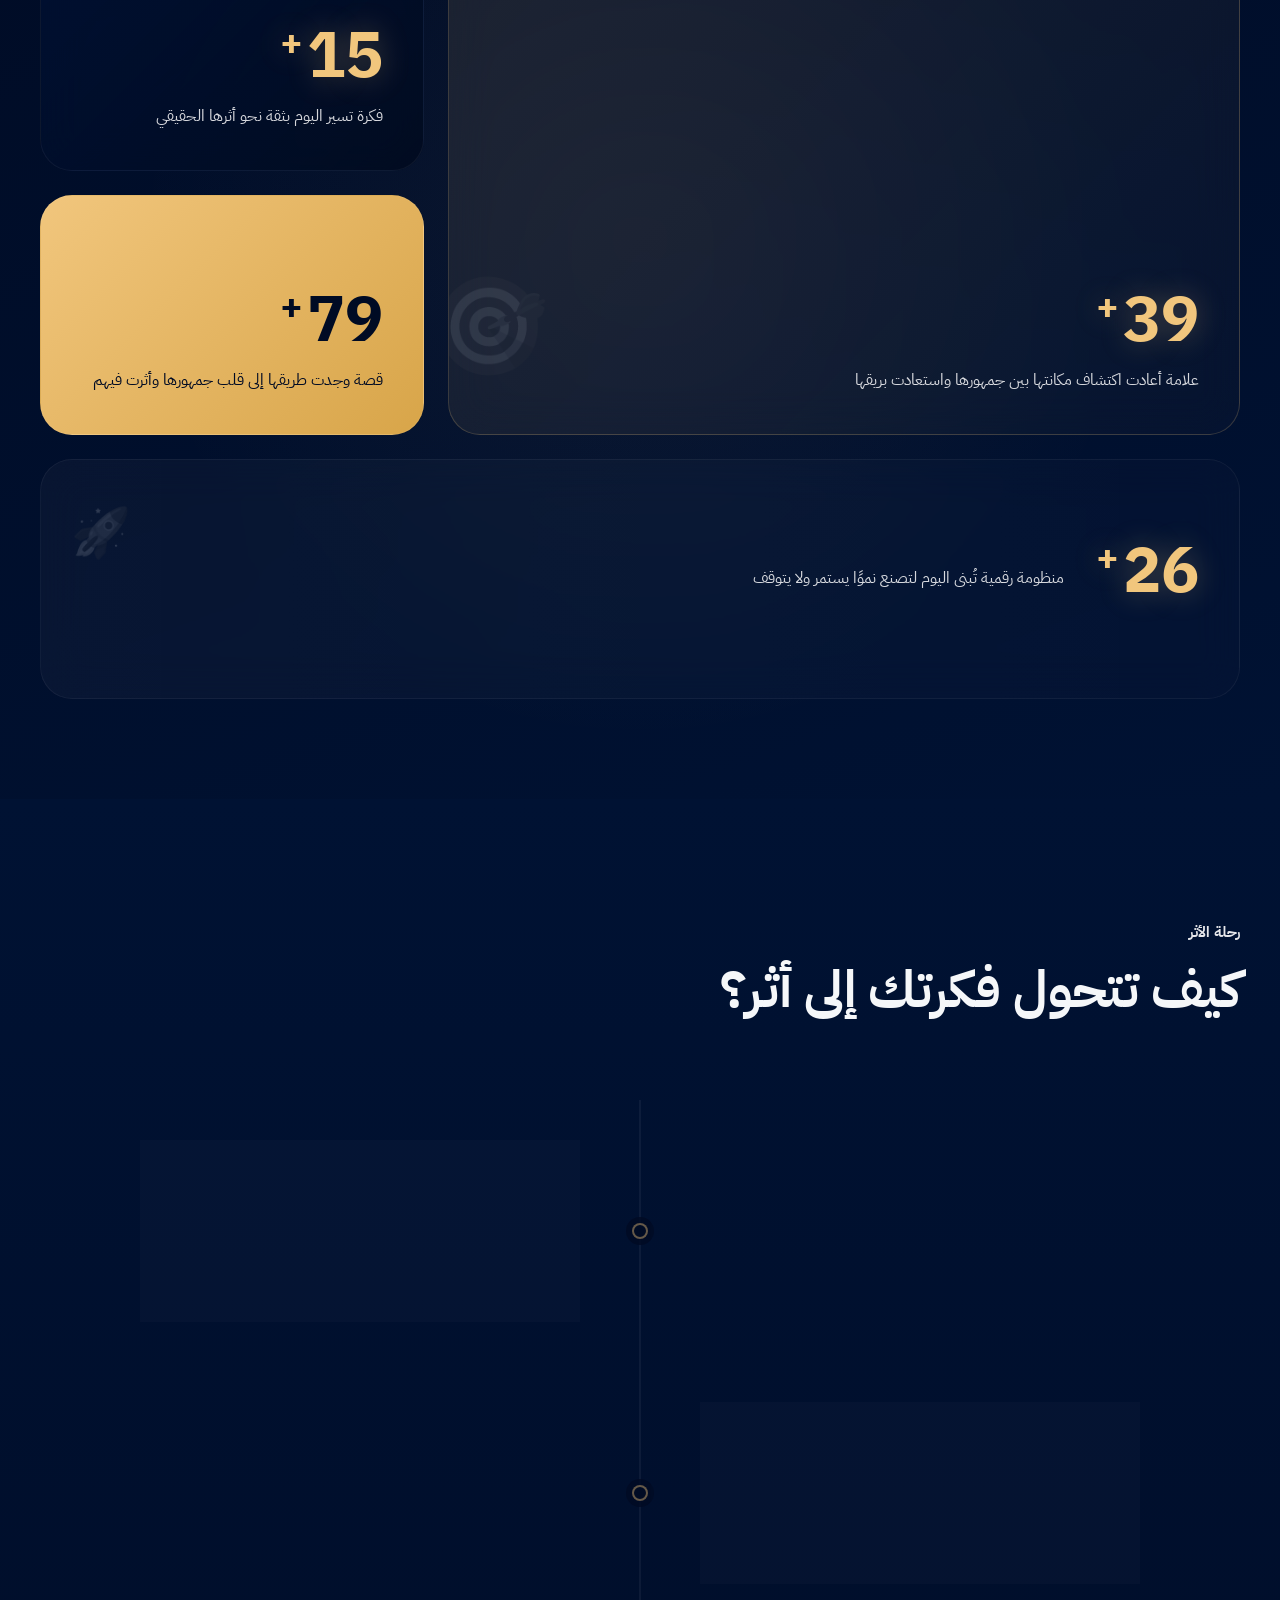
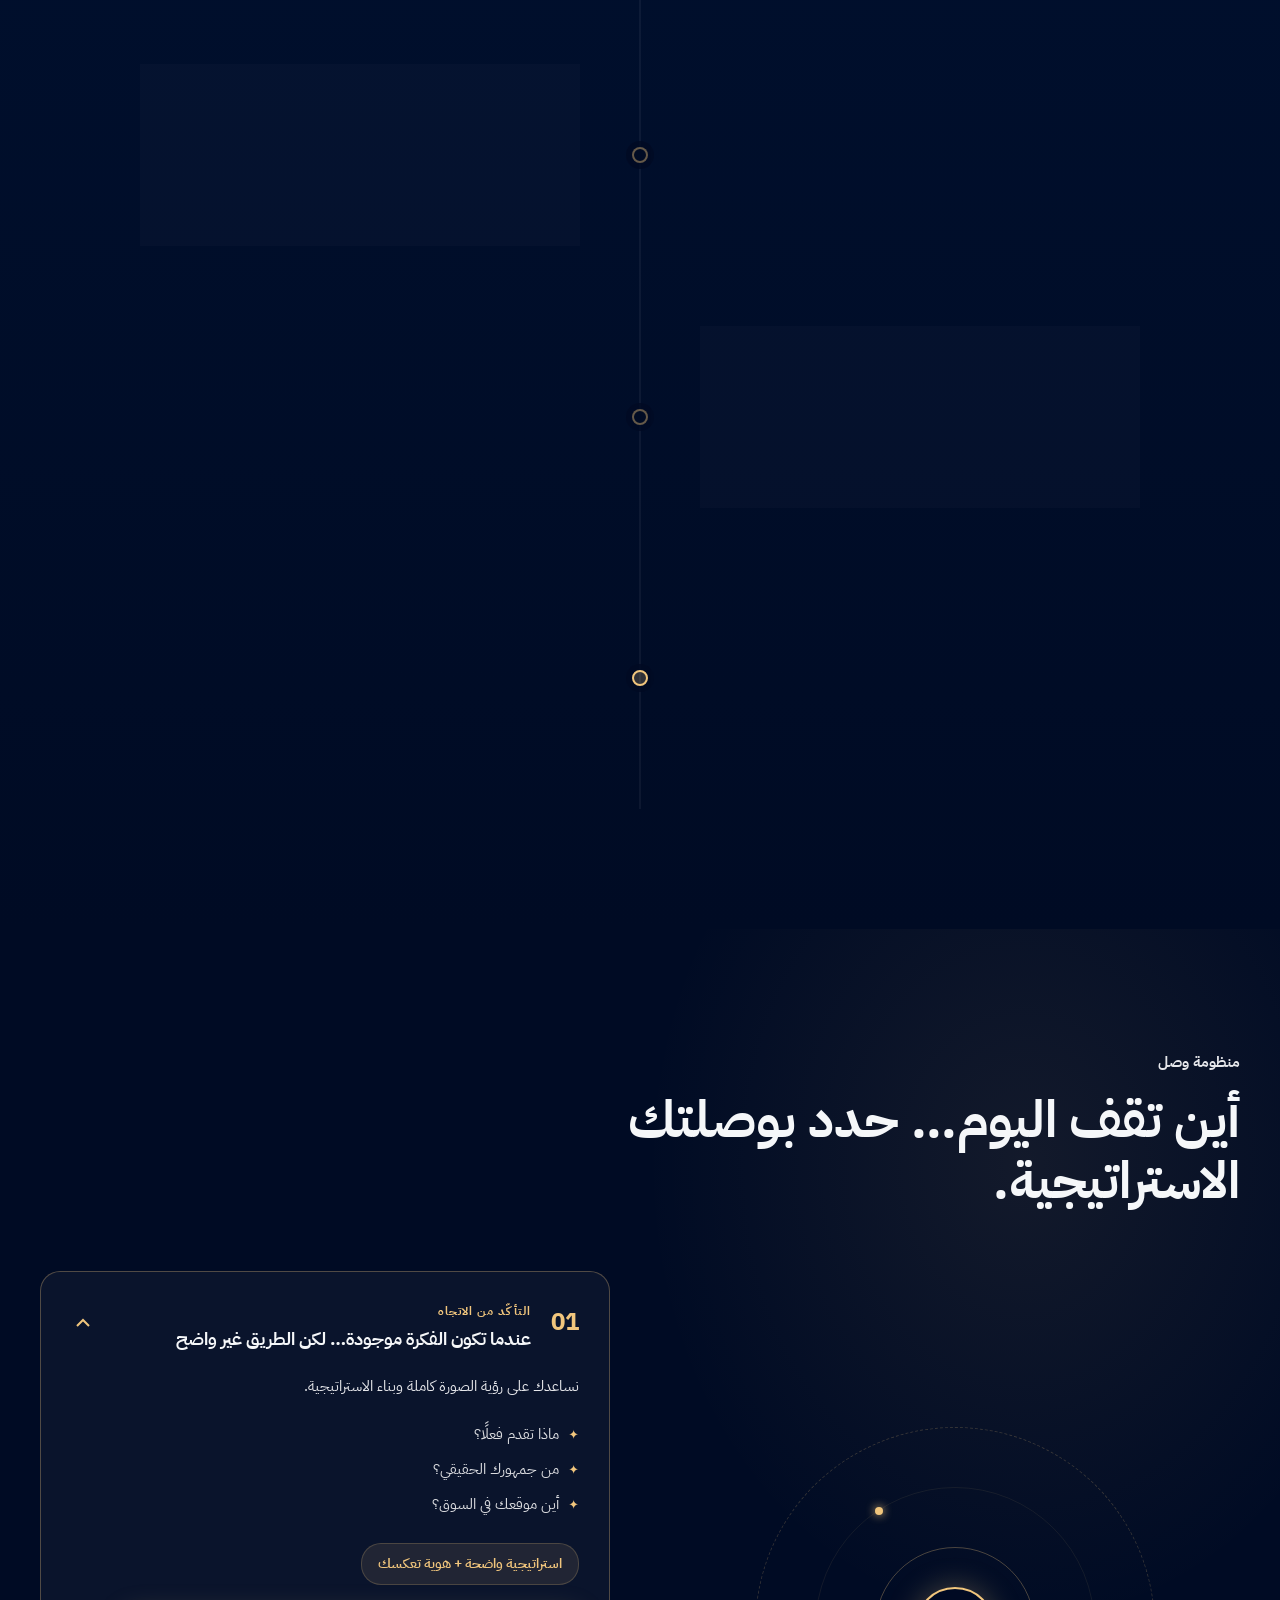
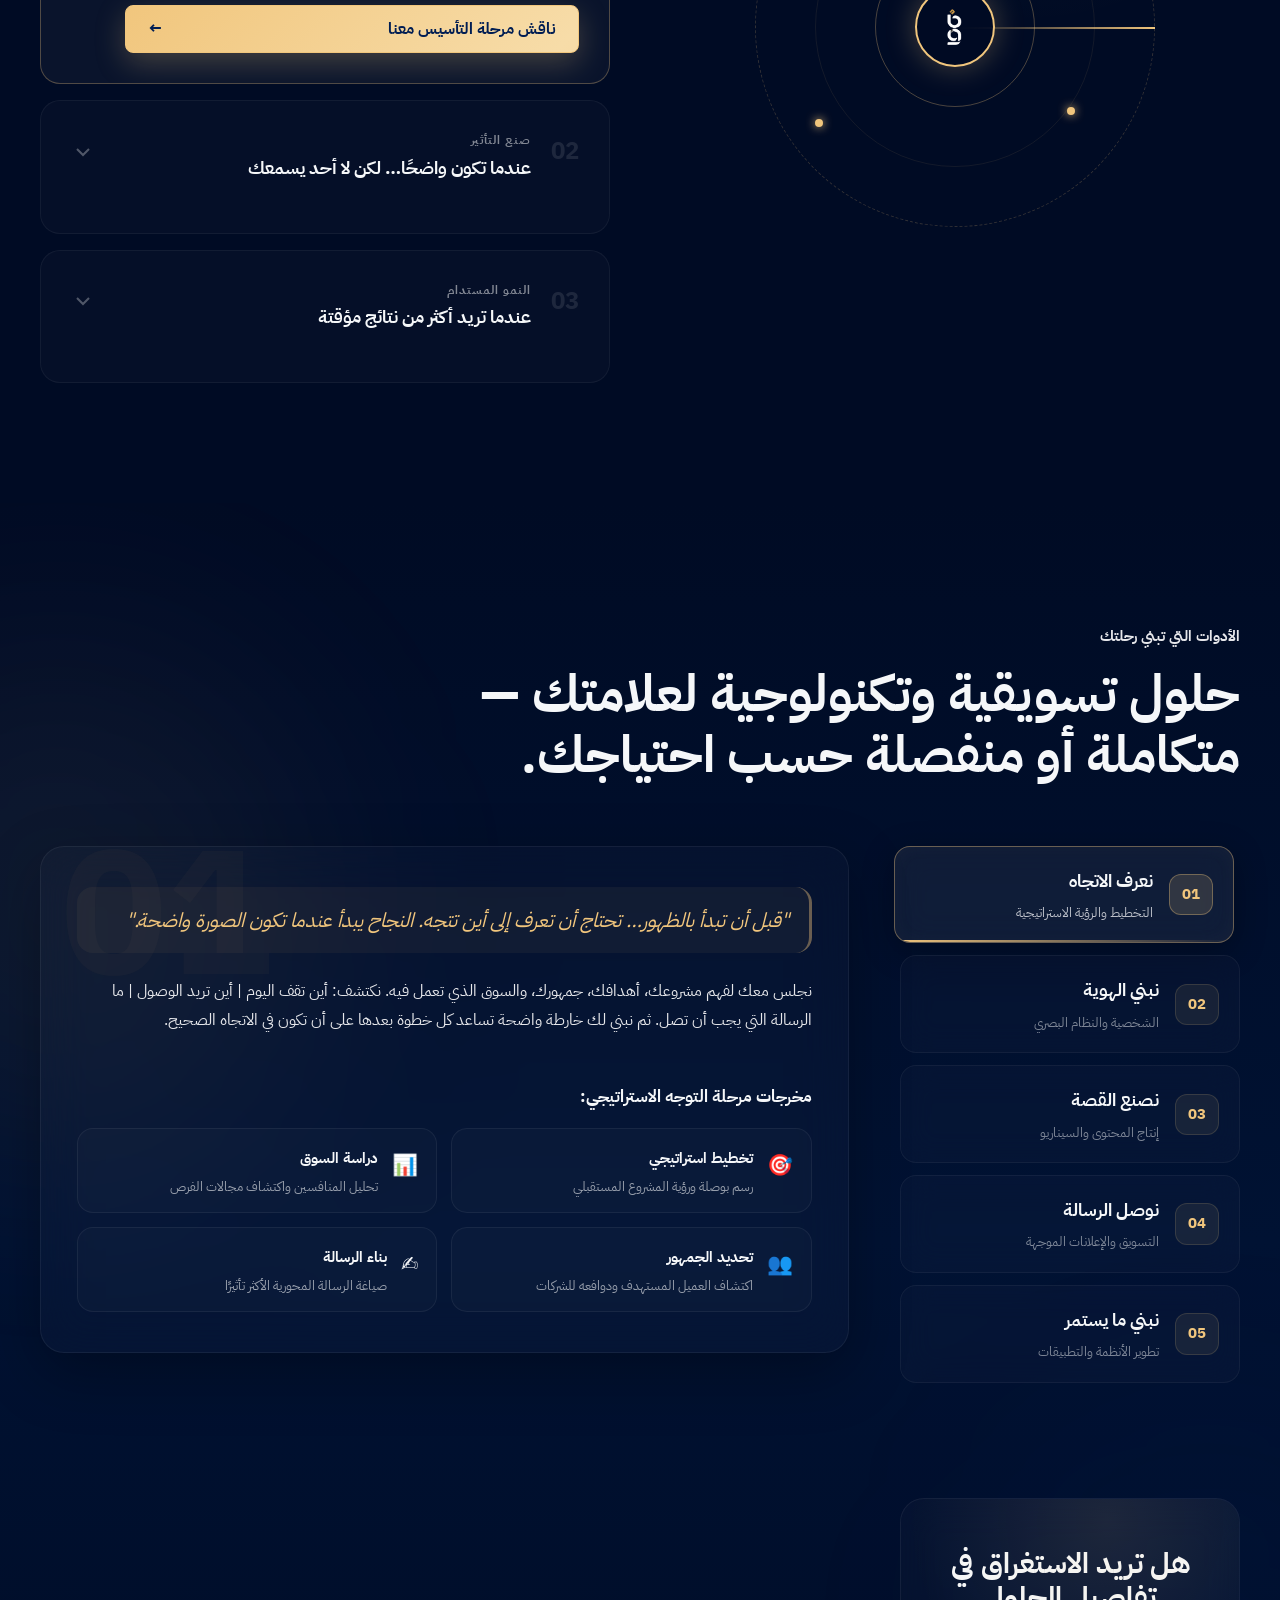
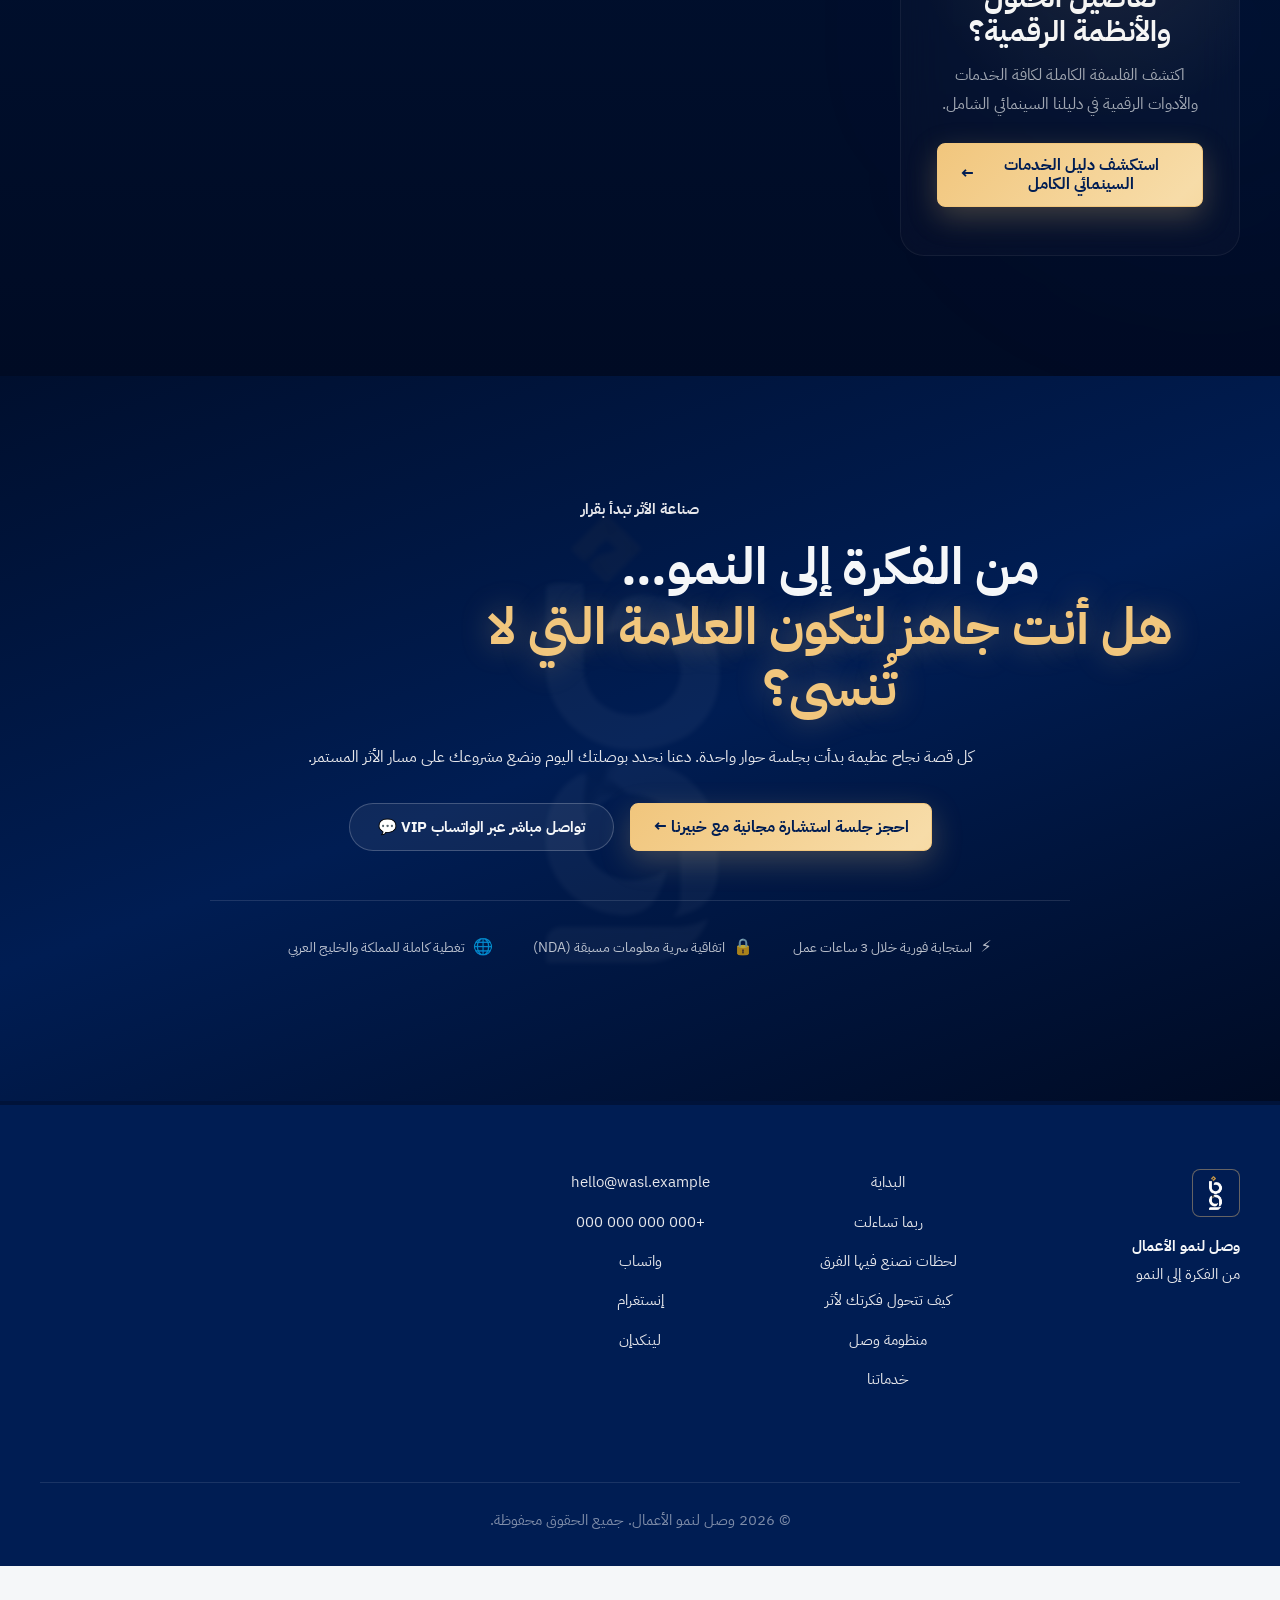
==== commit 970c6ddf: "inhance mobile design" ====
--- a/index.html
+++ b/index.html
@@ -84,460 +84,430 @@
       <!-- ═══════════════════════════════════════════════════════════
            القسم الأول — الهيرو: الفكرة × الأثر (مبسّط)
            ═══════════════════════════════════════════════════════════ -->
-      <section class="hero hero-simple section-dark" id="home" aria-labelledby="hero-title">
+      <section class="hero hero-premium section-dark" id="home" aria-labelledby="hero-title">
+        <!-- Creative Background Elements -->
         <div class="hero-grid-bg" aria-hidden="true"></div>
-
-        <div class="container hero-simple-layout">
-          <h1 id="hero-title" class="hero-title-row" data-hero-row>
-            <span class="hero-word hero-word-idea" data-hero-word>الفكرة</span>
-            <span class="hero-word-logo" data-hero-word aria-hidden="true">
-              <img src="assets/images/only_logo.png" alt="" />
-            </span>
-            <span class="hero-word hero-word-impact" data-hero-word>الأثر</span>
-          </h1>
-
-          <p class="hero-simple-desc" data-hero-word>
-            الأثر الذي يبقى… لا يأتي صدفة. وبين الفكرة والأثر… هناك رحلة، تبدأ
-            بفهمٍ عميق، وتتشكل باستراتيجية واضحة، وتكتسب هويتها، وتُروى قصتها،
-            وتصل إلى جمهورها، وتستمر بمنظومة ذكية.
-          </p>
-
-          <div class="hero-simple-actions" data-hero-word>
-            <button type="button" class="button button-primary" data-open-consult>
-              احصل على استشارة مجانية
-            </button>
-          </div>
+        <div class="hero-glow-orb orb-top"></div>
+        <div class="hero-glow-orb orb-bottom"></div>
+
+        <div class="container hero-premium-layout">
+          <!-- Dynamic Title Group -->
+          <div class="hero-title-wrapper" data-hero-word>
+            
+            <div class="hero-title-col idea-col">
+              <span class="hero-subtext">نقطة البداية</span>
+              <h1 id="hero-title" class="hero-title-main">
+                <span class="hero-word-main">الفكرة</span>
+              </h1>
+            </div>
+            
+            <div class="hero-connector-stage">
+              <div class="hero-line-glow"></div>
+              <div class="hero-logo-wrapper">
+                <div class="hero-logo-rings" aria-hidden="true">
+                  <span></span><span></span><span></span>
+                </div>
+                <img src="assets/images/only_logo.png" alt="Wasl Logo" class="hero-logo-img" />
+              </div>
+              <div class="hero-line-glow"></div>
+            </div>
+            
+            <div class="hero-title-col impact-col">
+              <span class="hero-subtext">الوجهة النهائية</span>
+              <h1 class="hero-title-main">
+                <span class="hero-word-main text-gradient-gold">الأثر</span>
+              </h1>
+            </div>
+
+          </div>
+
+          <!-- Glassmorphism Card for Description -->
+          <div class="hero-glass-card" data-hero-word>
+            <p class="hero-premium-desc">
+              الأثر الذي يبقى… لا يأتي صدفة. وبين الفكرة والأثر… هناك رحلة، تبدأ
+              بفهمٍ عميق، وتتشكل باستراتيجية واضحة، وتكتسب هويتها، وتُروى قصتها،
+              وتصل إلى جمهورها، وتستمر بمنظومة ذكية.
+            </p>
+            <div class="hero-premium-actions">
+              <button type="button" class="button button-primary button-glow" data-open-consult>
+                <span>احصل على استشارة مجانية</span>
+                <span class="btn-arrow">←</span>
+              </button>
+            </div>
+          </div>
+        </div>
+
+        <div class="hero-scroll-hint" aria-hidden="true">
+          <span class="scroll-text">اكتشف الرحلة</span>
+          <div class="scroll-arrow-dynamic"></div>
         </div>
       </section>
 
       <!-- ═══════════════════════════════════════════════════════════
-           القسم الثاني — ربما تساءلت
+           القسم الثاني — ربما تساءلت (Sticky Stacking Cards)
            ═══════════════════════════════════════════════════════════ -->
       <section class="why section-dark" id="why" aria-labelledby="why-title">
-        <!-- Ambient cinematic lighting orbs -->
         <div class="why-ambient" aria-hidden="true">
           <div class="why-orb why-orb-1"></div>
           <div class="why-orb why-orb-2"></div>
-          <div class="why-beam-spotlight"></div>
-        </div>
-
-        <!-- Story Progress Scrubber Navigation (Interactive Control) -->
-        <div class="why-scrubber-wrap" aria-label="تنقل قصة النشأة">
-          <div class="why-scrubber">
-            <button type="button" class="scrubber-step is-active" data-why-step="0">
-              <span class="scrubber-dot"></span>
-              <span class="scrubber-label">01 الشرارة</span>
-            </button>
-            <div class="scrubber-line"></div>
-            <button type="button" class="scrubber-step" data-why-step="1">
-              <span class="scrubber-dot"></span>
-              <span class="scrubber-label">02 الحقيقة</span>
-            </button>
-            <div class="scrubber-line"></div>
-            <button type="button" class="scrubber-step" data-why-step="2">
-              <span class="scrubber-dot"></span>
-              <span class="scrubber-label">03 ولادة وصل</span>
-            </button>
-          </div>
-        </div>
-
-        <!-- Sticky Full-Viewport Narrative Chamber -->
-        <div class="why-sticky-viewport">
-          <div class="container why-narrative-container">
+        </div>
+
+        <div class="container">
+          <div class="why-header text-center" data-reveal>
+            <p class="eyebrow">ربما تساءلت</p>
+            <h2 id="why-title">لماذا نفكر بهذه الطريقة؟</h2>
+          </div>
+
+          <div class="why-stacking-cards">
             
-            <!-- Act 1: The Spark & Doubt -->
-            <article class="narrative-act act-1 is-active" data-narrative-act="0">
-              <div class="act-header">
-                <p class="eyebrow">ربما تساءلت</p>
-                <h2 id="why-title">لماذا نفكر بهذه الطريقة؟</h2>
-                <p class="act-subtitle">لأننا كنا هناك… في مكانٍ كانت فيه الأفكار الجيدة تُهمَل، ليس لأنها غير مهمة، بل لأنها لم تُعرض كما يجب.</p>
-              </div>
-
-              <div class="doubt-cards-grid">
-                <div class="doubt-card">
-                  <span class="doubt-icon">💬</span>
-                  <p>"هذا المجال لا يصنع فرقًا."</p>
-                </div>
-                <div class="doubt-card">
-                  <span class="doubt-icon">💬</span>
-                  <p>"أنتم فقط تنفذون."</p>
-                </div>
-                <div class="doubt-card">
-                  <span class="doubt-icon">💬</span>
-                  <p>"القيمة ليست هنا."</p>
-                </div>
-              </div>
+            <!-- Card 1 -->
+            <div class="why-card-wrapper card-wrapper-1">
+              <div class="why-card card-step-1">
+                <div class="why-card-content">
+                  <div class="why-card-meta">
+                    <span class="why-step-num">01</span>
+                    <span class="why-step-name">الشرارة</span>
+                  </div>
+                  <h3>لأننا كنا هناك… في مكانٍ كانت فيه الأفكار الجيدة تُهمَل</h3>
+                  <p class="why-card-desc">ليس لأنها غير مهمة، بل لأنها لم تُعرض كما يجب. كانت هناك أصوات تقول:</p>
+                  <div class="doubt-cards-grid">
+                    <div class="doubt-card"><span class="doubt-icon">💬</span> "هذا المجال لا يصنع فرقًا."</div>
+                    <div class="doubt-card"><span class="doubt-icon">💬</span> "أنتم فقط تنفذون."</div>
+                    <div class="doubt-card"><span class="doubt-icon">💬</span> "القيمة ليست هنا."</div>
+                  </div>
+                </div>
+              </div>
+            </div>
+
+            <!-- Card 2 -->
+            <div class="why-card-wrapper card-wrapper-2">
+              <div class="why-card card-step-2">
+                <div class="why-card-content">
+                  <div class="why-card-meta">
+                    <span class="why-step-num">02</span>
+                    <span class="why-step-name">انكشاف الحقيقة</span>
+                  </div>
+                  <h3>لكن ما رأيناه كان مختلفًا تمامًا.</h3>
+                  <div class="revelation-list">
+                    <div class="rev-item"><span class="rev-icon">✦</span> رأينا مشاريع ذكية لا تُفهم</div>
+                    <div class="rev-item"><span class="rev-icon">✦</span> وأفكارًا قوية لا تصل</div>
+                    <div class="rev-item"><span class="rev-icon">✦</span> وأشخاصًا لديهم قيمة… لا يعرفها أحد</div>
+                  </div>
+                </div>
+              </div>
+            </div>
+
+            <!-- Card 3 -->
+            <div class="why-card-wrapper card-wrapper-3">
+              <div class="why-card card-step-3">
+                <div class="why-card-content">
+                  <div class="why-card-meta">
+                    <span class="why-step-num">03</span>
+                    <span class="why-step-name">ولادة وصل</span>
+                  </div>
+                  <p class="climax-lead">حينها أدركنا:</p>
+                  <h3 class="climax-truth">
+                    المشكلة لم تكن يومًا في الإمكانيات…<br />
+                    <span class="gold-gradient-text">بل في الطريقة التي تظهر بها هذه الإمكانيات للعالم.</span>
+                  </h3>
+                  <div class="birth-badge">
+                    <span class="birth-spark">✨</span>
+                    <span class="birth-text">ومن هنا وُلدت وصل</span>
+                  </div>
+                </div>
+              </div>
+            </div>
+
+          </div>
+        </div>
+      </section>
+
+      <!-- ═══════════════════════════════════════════════════════════
+           القسم الثالث — لحظات نصنع فيها الفرق (Premium Bento Grid)
+           ═══════════════════════════════════════════════════════════ -->
+      <section class="moments section-dark" id="moments" aria-labelledby="moments-title">
+        <!-- Abstract Background -->
+        <div class="moments-bg-glow"></div>
+
+        <div class="container">
+          <div class="section-heading text-center" data-reveal>
+            <p class="eyebrow">أرقام تتحدث عنا</p>
+            <h2 id="moments-title">لحظات نصنع فيها الفرق</h2>
+          </div>
+
+          <div class="bento-grid">
+            <article class="bento-card bento-large" data-reveal>
+              <div class="bento-content">
+                <span class="bento-num">39<span class="bento-plus">+</span></span>
+                <p>علامة أعادت اكتشاف مكانتها بين جمهورها واستعادت بريقها</p>
+              </div>
+              <div class="bento-icon">🎯</div>
             </article>
-
-            <!-- Act 2: Perception Shift & Truth -->
-            <article class="narrative-act act-2" data-narrative-act="1">
-              <div class="act-header text-center">
-                <p class="eyebrow">انكشاف الحقيقة</p>
-                <h2>لكن ما رأيناه كان مختلفًا تمامًا.</h2>
-              </div>
-
-              <div class="revelation-pillars">
-                <div class="revelation-item">
-                  <span class="revelation-spark">✦</span>
-                  <p>رأينا مشاريع ذكية لا تُفهم</p>
-                </div>
-                <div class="revelation-item">
-                  <span class="revelation-spark">✦</span>
-                  <p>وأفكارًا قوية لا تصل</p>
-                </div>
-                <div class="revelation-item">
-                  <span class="revelation-spark">✦</span>
-                  <p>وأشخاصًا لديهم قيمة… لا يعرفها أحد</p>
-                </div>
+            
+            <article class="bento-card bento-medium bento-dark" data-reveal>
+              <div class="bento-content">
+                <span class="bento-num">15<span class="bento-plus">+</span></span>
+                <p>فكرة تسير اليوم بثقة نحو أثرها الحقيقي</p>
               </div>
             </article>
-
-            <!-- Act 3: Revelation & Birth of Wasl -->
-            <article class="narrative-act act-3" data-narrative-act="2">
-              <div class="climax-narrative">
-                <p class="climax-lead">حينها أدركنا:</p>
-                <h2 class="climax-truth">
-                  المشكلة لم تكن يومًا في الإمكانيات…<br />
-                  <span class="gold-gradient-text">بل في الطريقة التي تظهر بها هذه الإمكانيات للعالم.</span>
-                </h2>
-                <div class="birth-badge">
-                  <span class="birth-spark">✨</span>
-                  <span class="birth-text">ومن هنا وُلدت وصل</span>
-                </div>
+            
+            <article class="bento-card bento-medium bento-gold" data-reveal>
+              <div class="bento-content">
+                <span class="bento-num">79<span class="bento-plus">+</span></span>
+                <p>قصة وجدت طريقها إلى قلب جمهورها وأثرت فيهم</p>
               </div>
             </article>
-
+            
+            <article class="bento-card bento-wide" data-reveal>
+              <div class="bento-content">
+                <span class="bento-num">26<span class="bento-plus">+</span></span>
+                <p>منظومة رقمية تُبنى اليوم لتصنع نموًا يستمر ولا يتوقف</p>
+              </div>
+              <div class="bento-icon">🚀</div>
+            </article>
           </div>
         </div>
       </section>
 
       <!-- ═══════════════════════════════════════════════════════════
-           القسم الثالث — لحظات نصنع فيها الفرق
-           ═══════════════════════════════════════════════════════════ -->
-      <section class="moments section-light" id="moments" aria-labelledby="moments-title">
-        <div class="container">
-          <div class="section-heading" data-reveal>
-            <p class="eyebrow">أرقام تتحدث عنا</p>
-            <h2 id="moments-title">لحظات نصنع فيها الفرق.</h2>
-          </div>
-        </div>
-
-        <div class="moments-track-wrap">
-          <div class="moments-track" data-moments-track>
-            <article class="moment-card" data-reveal>
-              <span class="moment-num">39</span>
-              <p>علامة أعادت اكتشاف مكانتها بين جمهورها.</p>
-            </article>
-            <article class="moment-card" data-reveal>
-              <span class="moment-num">15</span>
-              <p>فكرة تسير اليوم بثقة نحو أثرها الحقيقي.</p>
-            </article>
-            <article class="moment-card" data-reveal>
-              <span class="moment-num">79</span>
-              <p>قصة وجدت طريقها إلى قلب جمهورها.</p>
-            </article>
-            <article class="moment-card" data-reveal>
-              <span class="moment-num">26</span>
-              <p>منظومة تُبنى اليوم لتصنع نموًا يستمر.</p>
-            </article>
-          </div>
-        </div>
-      </section>
-
-      <!-- ═══════════════════════════════════════════════════════════
-           القسم الرابع — كيف تتحول فكرتك إلى أثر
+           القسم الرابع — كيف تتحول فكرتك إلى أثر (Glowing Timeline)
            ═══════════════════════════════════════════════════════════ -->
       <section class="transform section-dark" id="transform" aria-labelledby="transform-title">
-        <h2 id="transform-title" class="sr-only">كيف تتحول فكرتك إلى أثر</h2>
-
-        <div class="container transform-stage" data-transform-stage>
-          <!-- 5 scattered icons -->
-          <div class="transform-item" data-transform-item="0" data-scatter-x="8" data-scatter-y="15" data-scatter-r="-12">
-            <div class="transform-icon" aria-hidden="true">
-              <svg viewBox="0 0 48 48" fill="none">
-                <circle cx="24" cy="24" r="10" stroke="currentColor" stroke-width="2"/>
-                <circle cx="24" cy="24" r="3.5" fill="currentColor"/>
-                <path d="M6 24c4-9 12-14 18-14s14 5 18 14c-4 9-12 14-18 14S10 33 6 24Z" stroke="currentColor" stroke-width="1.6"/>
-              </svg>
-            </div>
-            <div class="transform-copy">
-              <span class="transform-step-num">01</span>
-              <h3>نكتشف الحقيقة</h3>
-              <p>كل مشروع يبدأ بقصة… ونحن نبدأ بالاستماع. نفهم مشروعك، رؤيتك، وأهدافك، ونكتشف الفرصة التي تستحق أن تظهر.</p>
-            </div>
-          </div>
-
-          <div class="transform-item" data-transform-item="1" data-scatter-x="70" data-scatter-y="8" data-scatter-r="10">
-            <div class="transform-icon" aria-hidden="true">
-              <svg viewBox="0 0 48 48" fill="none">
-                <circle cx="24" cy="24" r="19" stroke="currentColor" stroke-width="1.6"/>
-                <path d="M24 8v8M24 32v8M8 24h8M32 24h8" stroke="currentColor" stroke-width="1.6" stroke-linecap="round"/>
-                <circle cx="24" cy="24" r="4.5" fill="currentColor"/>
-              </svg>
-            </div>
-            <div class="transform-copy">
-              <span class="transform-step-num">02</span>
-              <h3>نبني ما يُرى ويُذكر</h3>
-              <p>نحوّل قيمتك إلى هوية تعبر عنك، ونصنع لغة بصرية تجعل الناس يتذكرون مشروعك من أول نظرة.</p>
-            </div>
-          </div>
-
-          <div class="transform-item" data-transform-item="2" data-scatter-x="42" data-scatter-y="72" data-scatter-r="-8">
-            <div class="transform-icon" aria-hidden="true">
-              <svg viewBox="0 0 48 48" fill="none">
-                <path d="M10 34V14a4 4 0 0 1 4-4h12l12 12v12a4 4 0 0 1-4 4H14a4 4 0 0 1-4-4Z" stroke="currentColor" stroke-width="1.6"/>
-                <path d="M26 10v10h10" stroke="currentColor" stroke-width="1.6" stroke-linejoin="round"/>
-                <path d="M16 24h10M16 29h14" stroke="currentColor" stroke-width="1.6" stroke-linecap="round"/>
-              </svg>
-            </div>
-            <div class="transform-copy">
-              <span class="transform-step-num">03</span>
-              <h3>نحوّل القيمة إلى قصة</h3>
-              <p>نبحث عن الزاوية التي تجعل الجمهور يتوقف، والقصة التي تجعله يهتم ويتذكرك.</p>
-            </div>
-          </div>
-
-          <div class="transform-item" data-transform-item="3" data-scatter-x="82" data-scatter-y="60" data-scatter-r="14">
-            <div class="transform-icon" aria-hidden="true">
-              <svg viewBox="0 0 48 48" fill="none">
-                <circle cx="14" cy="34" r="4" stroke="currentColor" stroke-width="1.6"/>
-                <circle cx="34" cy="14" r="4" stroke="currentColor" stroke-width="1.6"/>
-                <path d="M17 31 31 17" stroke="currentColor" stroke-width="1.6"/>
-                <path d="M24 10h10v10" stroke="currentColor" stroke-width="1.6" stroke-linecap="round" stroke-linejoin="round"/>
-              </svg>
-            </div>
-            <div class="transform-copy">
-              <span class="transform-step-num">04</span>
-              <h3>نصل بدقة</h3>
-              <p>نبني استراتيجيات تسويقية تربطك بجمهورك المناسب، وحملات تجعل رسالتك تصل في الوقت الصحيح.</p>
-            </div>
-          </div>
-
-          <div class="transform-item" data-transform-item="4" data-scatter-x="12" data-scatter-y="55" data-scatter-r="9">
-            <div class="transform-icon" aria-hidden="true">
-              <svg viewBox="0 0 48 48" fill="none">
-                <circle cx="24" cy="10" r="4" stroke="currentColor" stroke-width="1.6"/>
-                <circle cx="10" cy="34" r="4" stroke="currentColor" stroke-width="1.6"/>
-                <circle cx="38" cy="34" r="4" stroke="currentColor" stroke-width="1.6"/>
-                <path d="M22 13.5 12 30.5M26 13.5l10 17M14 34h20" stroke="currentColor" stroke-width="1.5"/>
-              </svg>
-            </div>
-            <div class="transform-copy">
-              <span class="transform-step-num">05</span>
-              <h3>نبني ما يستمر</h3>
-              <p>نحوّل حضورك الرقمي إلى منظومة متكاملة تعمل بذكاء واستمرارية بعد أن ننتهي منها.</p>
-            </div>
+        <div class="container">
+          <div class="section-heading text-center" data-reveal>
+            <p class="eyebrow">رحلة الأثر</p>
+            <h2 id="transform-title">كيف تتحول فكرتك إلى أثر؟</h2>
+          </div>
+        </div>
+
+        <div class="container timeline-container">
+          <!-- The Glowing Center Line -->
+          <div class="timeline-central-line"></div>
+
+          <div class="timeline-wrapper">
+            <!-- Step 1 -->
+            <div class="timeline-item timeline-left" data-reveal="fade-right">
+              <div class="timeline-dot"></div>
+              <div class="timeline-card">
+                <span class="timeline-step-num">01</span>
+                <h3>نكتشف الحقيقة</h3>
+                <p>كل مشروع يبدأ بقصة… ونحن نبدأ بالاستماع. نفهم مشروعك، رؤيتك، وأهدافك، ونكتشف الفرصة التي تستحق أن تظهر.</p>
+                <div class="timeline-icon">
+                  <svg viewBox="0 0 48 48" fill="none"><circle cx="24" cy="24" r="10" stroke="currentColor" stroke-width="2"/><circle cx="24" cy="24" r="3.5" fill="currentColor"/><path d="M6 24c4-9 12-14 18-14s14 5 18 14c-4 9-12 14-18 14S10 33 6 24Z" stroke="currentColor" stroke-width="1.6"/></svg>
+                </div>
+              </div>
+            </div>
+
+            <!-- Step 2 -->
+            <div class="timeline-item timeline-right" data-reveal="fade-left">
+              <div class="timeline-dot"></div>
+              <div class="timeline-card">
+                <span class="timeline-step-num">02</span>
+                <h3>نبني ما يُرى ويُذكر</h3>
+                <p>نحوّل قيمتك إلى هوية تعبر عنك، ونصنع لغة بصرية تجعل الناس يتذكرون مشروعك من أول نظرة.</p>
+                <div class="timeline-icon">
+                  <svg viewBox="0 0 48 48" fill="none"><circle cx="24" cy="24" r="19" stroke="currentColor" stroke-width="1.6"/><path d="M24 8v8M24 32v8M8 24h8M32 24h8" stroke="currentColor" stroke-width="1.6" stroke-linecap="round"/><circle cx="24" cy="24" r="4.5" fill="currentColor"/></svg>
+                </div>
+              </div>
+            </div>
+
+            <!-- Step 3 -->
+            <div class="timeline-item timeline-left" data-reveal="fade-right">
+              <div class="timeline-dot"></div>
+              <div class="timeline-card">
+                <span class="timeline-step-num">03</span>
+                <h3>نحوّل القيمة إلى قصة</h3>
+                <p>نبحث عن الزاوية التي تجعل الجمهور يتوقف، والقصة التي تجعله يهتم ويتذكرك.</p>
+                <div class="timeline-icon">
+                  <svg viewBox="0 0 48 48" fill="none"><path d="M10 34V14a4 4 0 0 1 4-4h12l12 12v12a4 4 0 0 1-4 4H14a4 4 0 0 1-4-4Z" stroke="currentColor" stroke-width="1.6"/><path d="M26 10v10h10" stroke="currentColor" stroke-width="1.6" stroke-linejoin="round"/><path d="M16 24h10M16 29h14" stroke="currentColor" stroke-width="1.6" stroke-linecap="round"/></svg>
+                </div>
+              </div>
+            </div>
+
+            <!-- Step 4 -->
+            <div class="timeline-item timeline-right" data-reveal="fade-left">
+              <div class="timeline-dot"></div>
+              <div class="timeline-card">
+                <span class="timeline-step-num">04</span>
+                <h3>نصل بدقة</h3>
+                <p>نبني استراتيجيات تسويقية تربطك بجمهورك المناسب، وحملات تجعل رسالتك تصل في الوقت الصحيح.</p>
+                <div class="timeline-icon">
+                  <svg viewBox="0 0 48 48" fill="none"><circle cx="14" cy="34" r="4" stroke="currentColor" stroke-width="1.6"/><circle cx="34" cy="14" r="4" stroke="currentColor" stroke-width="1.6"/><path d="M17 31 31 17" stroke="currentColor" stroke-width="1.6"/><path d="M24 10h10v10" stroke="currentColor" stroke-width="1.6" stroke-linecap="round" stroke-linejoin="round"/></svg>
+                </div>
+              </div>
+            </div>
+
+            <!-- Step 5 -->
+            <div class="timeline-item timeline-left" data-reveal="fade-right">
+              <div class="timeline-dot timeline-dot-final"></div>
+              <div class="timeline-card card-final">
+                <span class="timeline-step-num">05</span>
+                <h3>نبني ما يستمر</h3>
+                <p>نحوّل حضورك الرقمي إلى منظومة متكاملة تعمل بذكاء واستمرارية بعد أن ننتهي منها.</p>
+                <div class="timeline-icon">
+                  <svg viewBox="0 0 48 48" fill="none"><circle cx="24" cy="10" r="4" stroke="currentColor" stroke-width="1.6"/><circle cx="10" cy="34" r="4" stroke="currentColor" stroke-width="1.6"/><circle cx="38" cy="34" r="4" stroke="currentColor" stroke-width="1.6"/><path d="M22 13.5 12 30.5M26 13.5l10 17M14 34h20" stroke="currentColor" stroke-width="1.5"/></svg>
+                </div>
+              </div>
+            </div>
+
           </div>
         </div>
       </section>
 
       <!-- ═══════════════════════════════════════════════════════════
-           القسم الخامس — منظومة وصل (رادار التشخيص والتوجيه)
+           القسم الخامس — منظومة وصل (Strategic Compass)
            ═══════════════════════════════════════════════════════════ -->
-      <section class="system section-light" id="system" aria-labelledby="system-title">
+      <section class="system section-dark" id="system" aria-labelledby="system-title">
+        <div class="system-ambient"></div>
         <div class="container">
-          <div class="section-heading" data-reveal>
+          <div class="section-heading text-center" data-reveal>
             <p class="eyebrow">منظومة وصل</p>
             <h2 id="system-title">أين تقف اليوم… حدد بوصلتك الاستراتيجية.</h2>
           </div>
 
-          <div class="system-radar-stage" data-system-radar>
-            <!-- Radar Graphic Background -->
-            <div class="radar-visual" aria-hidden="true">
-              <div class="radar-circle radar-circle-outer"></div>
-              <div class="radar-circle radar-circle-inner"></div>
-              <div class="radar-core">
-                <img src="assets/images/only_logo.png" alt="" />
-                <span>علامتك</span>
-              </div>
-            </div>
-
-            <!-- Desktop Diagnostic Radar Cards -->
-            <div class="system-cards system-desktop-only">
-              <button class="system-card is-active" data-system-card="0" aria-expanded="true">
-                <div class="system-card-head">
+          <div class="system-compass-stage">
+            
+            <!-- Left: The Visual Compass -->
+            <div class="compass-visual-col" data-reveal="fade-right">
+              <div class="compass-visual">
+                <div class="compass-ring ring-1"></div>
+                <div class="compass-ring ring-2"></div>
+                <div class="compass-ring ring-3"></div>
+                <div class="compass-core">
+                  <img src="assets/images/only_logo.png" alt="Wasl Logo" class="compass-logo" />
+                </div>
+                <div class="compass-scan-line"></div>
+                <div class="compass-dots">
+                  <span class="dot d1"></span>
+                  <span class="dot d2"></span>
+                  <span class="dot d3"></span>
+                </div>
+              </div>
+            </div>
+
+            <!-- Right: Interactive Diagnostic Accordion -->
+            <div class="system-cards-container" data-reveal="fade-left">
+              
+              <!-- Item 1 -->
+              <div class="compass-item">
+                <button class="system-card is-active" data-system-card="0" aria-expanded="true">
                   <span class="system-card-num">01</span>
-                  <span class="system-card-tag">التأكّد من الاتجاه</span>
-                </div>
-                <h3>عندما تكون الفكرة موجودة… لكن الطريق غير واضح</h3>
-                <p class="system-card-hint">نساعدك على رؤية الصورة كاملة وبناء الاستراتيجية.</p>
-                <div class="system-card-line" aria-hidden="true"></div>
-              </button>
-
-              <button class="system-card" data-system-card="1" aria-expanded="false">
-                <div class="system-card-head">
+                  <div class="system-card-title-group">
+                    <span class="system-card-tag">التأكّد من الاتجاه</span>
+                    <h3>عندما تكون الفكرة موجودة… لكن الطريق غير واضح</h3>
+                  </div>
+                  <div class="system-card-chevron">
+                    <svg width="24" height="24" viewBox="0 0 24 24" fill="none" stroke="currentColor" stroke-width="2"><path d="M6 9l6 6 6-6"/></svg>
+                  </div>
+                </button>
+                <div class="system-detail is-active" data-system-detail="0">
+                  <div class="system-detail-content">
+                    <p class="system-card-hint">نساعدك على رؤية الصورة كاملة وبناء الاستراتيجية.</p>
+                    <div class="system-detail-questions">
+                      <ul>
+                        <li>ماذا تقدم فعلًا؟</li>
+                        <li>من جمهورك الحقيقي؟</li>
+                        <li>أين موقعك في السوق؟</li>
+                      </ul>
+                    </div>
+                    <div class="system-detail-output">
+                      <div class="output-badge">استراتيجية واضحة + هوية تعكسك</div>
+                      <button type="button" class="button button-primary consult-trigger-btn" data-open-consult data-service-preset="بناء هوية واستراتيجية">
+                        <span>ناقش مرحلة التأسيس معنا</span>
+                        <span class="btn-arrow">←</span>
+                      </button>
+                    </div>
+                  </div>
+                </div>
+              </div>
+
+              <!-- Item 2 -->
+              <div class="compass-item">
+                <button class="system-card" data-system-card="1" aria-expanded="false">
                   <span class="system-card-num">02</span>
-                  <span class="system-card-tag">صنع التأثير</span>
-                </div>
-                <h3>عندما تكون واضحًا… لكن لا أحد يسمعك</h3>
-                <p class="system-card-hint">نحول حضورك إلى محتوى يلامس الناس وحملات تصل بذكاء.</p>
-                <div class="system-card-line" aria-hidden="true"></div>
-              </button>
-
-              <button class="system-card" data-system-card="2" aria-expanded="false">
-                <div class="system-card-head">
+                  <div class="system-card-title-group">
+                    <span class="system-card-tag">صنع التأثير</span>
+                    <h3>عندما تكون واضحًا… لكن لا أحد يسمعك</h3>
+                  </div>
+                  <div class="system-card-chevron">
+                    <svg width="24" height="24" viewBox="0 0 24 24" fill="none" stroke="currentColor" stroke-width="2"><path d="M6 9l6 6 6-6"/></svg>
+                  </div>
+                </button>
+                <div class="system-detail" data-system-detail="1">
+                  <div class="system-detail-content">
+                    <p class="system-card-hint">نحول حضورك إلى محتوى يلامس الناس وحملات تصل بذكاء.</p>
+                    <div class="system-detail-questions">
+                      <ul>
+                        <li>محتوى يُفهم ويخاطب العاطفة.</li>
+                        <li>رسائل تُقنع وتترك أثرًا.</li>
+                        <li>حملات رقمية تصل للشخص المناسب.</li>
+                      </ul>
+                    </div>
+                    <div class="system-detail-output">
+                      <div class="output-badge">صناعة محتوى + إدارات وتأثير رقمي</div>
+                      <button type="button" class="button button-primary consult-trigger-btn" data-open-consult data-service-preset="صناعة محتوى وإعلام">
+                        <span>ناقش مرحلة التأثير معنا</span>
+                        <span class="btn-arrow">←</span>
+                      </button>
+                    </div>
+                  </div>
+                </div>
+              </div>
+
+              <!-- Item 3 -->
+              <div class="compass-item">
+                <button class="system-card" data-system-card="2" aria-expanded="false">
                   <span class="system-card-num">03</span>
-                  <span class="system-card-tag">النمو المستدام</span>
-                </div>
-                <h3>عندما تريد أكثر من نتائج مؤقتة</h3>
-                <p class="system-card-hint">نبني لك منظومة رقمية متكاملة تعمل معك باستمرارية.</p>
-                <div class="system-card-line" aria-hidden="true"></div>
-              </button>
-            </div>
-
-            <!-- Desktop Detail Panels -->
-            <div class="system-detail-area system-desktop-only">
-              <article class="system-detail is-active" data-system-detail="0">
-                <div class="system-detail-content">
-                  <div class="system-detail-questions">
-                    <h4>نساعدك على رؤية الصورة كاملة:</h4>
-                    <ul>
-                      <li>ماذا تقدم فعلًا؟</li>
-                      <li>من جمهورك الحقيقي؟</li>
-                      <li>أين موقعك في السوق؟</li>
-                    </ul>
-                  </div>
-                  <div class="system-detail-output">
-                    <h4>ثم نبني لك:</h4>
-                    <div class="output-badge">استراتيجية واضحة + هوية تعكسك</div>
-                    <p class="system-detail-fit">حتى لا تبدأ عشوائيًا… بل تنطلق بثقة.</p>
-                    <button type="button" class="button button-primary consult-trigger-btn" data-open-consult data-service-preset="بناء هوية واستراتيجية">
-                      ناقش مرحلة التأسيس معنا ←
-                    </button>
-                  </div>
-                </div>
-              </article>
-
-              <article class="system-detail" data-system-detail="1">
-                <div class="system-detail-content">
-                  <div class="system-detail-questions">
-                    <h4>نحول حضورك إلى تأثير:</h4>
-                    <ul>
-                      <li>محتوى يُفهم ويخاطب العاطفة.</li>
-                      <li>رسائل تُقنع وتترك أثرًا.</li>
-                      <li>حملات رقمية تصل للشخص المناسب.</li>
-                    </ul>
-                  </div>
-                  <div class="system-detail-output">
-                    <h4>الوصول الأذكى:</h4>
-                    <div class="output-badge">صناعة محتوى + إدارات وتأثير رقمي</div>
-                    <p class="system-detail-fit">ليس الهدف أن تنشر أكثر… بل أن تصل بشكل أذكى.</p>
-                    <button type="button" class="button button-primary consult-trigger-btn" data-open-consult data-service-preset="صناعة محتوى وإعلام">
-                      ناقش مرحلة التأثير معنا ←
-                    </button>
-                  </div>
-                </div>
-              </article>
-
-              <article class="system-detail" data-system-detail="2">
-                <div class="system-detail-content">
-                  <div class="system-detail-questions">
-                    <h4>نبني لك نظامًا يعمل معك:</h4>
-                    <ul>
-                      <li>صفحات هبوط عالية التحويل.</li>
-                      <li>ظهور مستمر في محركات البحث SEO.</li>
-                      <li>أدوات وأتمتة تجعل مشروعك ينمو بذكاء.</li>
-                    </ul>
-                  </div>
-                  <div class="system-detail-output">
-                    <h4>الاستدامة والنمو:</h4>
-                    <div class="output-badge">صفحات هبوط + أتمتة + بناء أنظمة</div>
-                    <p class="system-detail-fit">لأن النمو الحقيقي… لا يعتمد على الحملات فقط.</p>
-                    <button type="button" class="button button-primary consult-trigger-btn" data-open-consult data-service-preset="استشارة نمو متكاملة">
-                      ناقش مرحلة المنظومة معنا ←
-                    </button>
-                  </div>
-                </div>
-              </article>
-            </div>
-
-            <!-- Unified All-in-One Cards for Mobile Screens -->
-            <div class="system-mobile-unified-cards system-mobile-only">
-              <!-- Card 01 -->
-              <article class="system-mobile-card">
-                <div class="sys-mob-head">
-                  <span class="sys-mob-num">01</span>
-                  <span class="sys-mob-tag">التأكّد من الاتجاه</span>
-                </div>
-                <h3>عندما تكون الفكرة موجودة… لكن الطريق غير واضح</h3>
-                <div class="sys-mob-body">
-                  <h4>نساعدك على رؤية الصورة كاملة:</h4>
-                  <ul>
-                    <li>ماذا تقدم فعلًا؟</li>
-                    <li>من جمهورك الحقيقي؟</li>
-                    <li>أين موقعك في السوق؟</li>
-                  </ul>
-                  <div class="output-badge">استراتيجية واضحة + هوية تعكسك</div>
-                  <p class="sys-mob-fit">حتى لا تبدأ عشوائيًا… بل تنطلق بثقة.</p>
-                  <button type="button" class="button button-primary consult-trigger-btn" data-open-consult data-service-preset="بناء هوية واستراتيجية">
-                    ناقش مرحلة التأسيس معنا ←
-                  </button>
-                </div>
-              </article>
-
-              <!-- Card 02 -->
-              <article class="system-mobile-card">
-                <div class="sys-mob-head">
-                  <span class="sys-mob-num">02</span>
-                  <span class="sys-mob-tag">صنع التأثير</span>
-                </div>
-                <h3>عندما تكون واضحًا… لكن لا أحد يسمعك</h3>
-                <div class="sys-mob-body">
-                  <h4>نحول حضورك إلى تأثير:</h4>
-                  <ul>
-                    <li>محتوى يُفهم ويخاطب العاطفة.</li>
-                    <li>رسائل تُقنع وتترك أثرًا.</li>
-                    <li>حملات رقمية تصل للشخص المناسب.</li>
-                  </ul>
-                  <div class="output-badge">صناعة محتوى + إدارات وتأثير رقمي</div>
-                  <p class="sys-mob-fit">ليس الهدف أن تنشر أكثر… بل أن تصل بشكل أذكى.</p>
-                  <button type="button" class="button button-primary consult-trigger-btn" data-open-consult data-service-preset="صناعة محتوى وإعلام">
-                    ناقش مرحلة التأثير معنا ←
-                  </button>
-                </div>
-              </article>
-
-              <!-- Card 03 -->
-              <article class="system-mobile-card">
-                <div class="sys-mob-head">
-                  <span class="sys-mob-num">03</span>
-                  <span class="sys-mob-tag">النمو المستدام</span>
-                </div>
-                <h3>عندما تريد أكثر من نتائج مؤقتة</h3>
-                <div class="sys-mob-body">
-                  <h4>نبني لك نظامًا يعمل معك:</h4>
-                  <ul>
-                    <li>صفحات هبوط عالية التحويل.</li>
-                    <li>ظهور مستمر في محركات البحث SEO.</li>
-                    <li>أدوات وأتمتة تجعل مشروعك ينمو بذكاء.</li>
-                  </ul>
-                  <div class="output-badge">صفحات هبوط + أتمتة + بناء أنظمة</div>
-                  <p class="sys-mob-fit">لأن النمو الحقيقي… لا يعتمد على الحملات فقط.</p>
-                  <button type="button" class="button button-primary consult-trigger-btn" data-open-consult data-service-preset="استشارة نمو متكاملة">
-                    ناقش مرحلة المنظومة معنا ←
-                  </button>
-                </div>
-              </article>
-            </div>
-
+                  <div class="system-card-title-group">
+                    <span class="system-card-tag">النمو المستدام</span>
+                    <h3>عندما تريد أكثر من نتائج مؤقتة</h3>
+                  </div>
+                  <div class="system-card-chevron">
+                    <svg width="24" height="24" viewBox="0 0 24 24" fill="none" stroke="currentColor" stroke-width="2"><path d="M6 9l6 6 6-6"/></svg>
+                  </div>
+                </button>
+                <div class="system-detail" data-system-detail="2">
+                  <div class="system-detail-content">
+                    <p class="system-card-hint">نبني لك منظومة رقمية متكاملة تعمل معك باستمرارية.</p>
+                    <div class="system-detail-questions">
+                      <ul>
+                        <li>صفحات هبوط عالية التحويل.</li>
+                        <li>ظهور مستمر في محركات البحث SEO.</li>
+                        <li>أدوات وأتمتة تجعل مشروعك ينمو بذكاء.</li>
+                      </ul>
+                    </div>
+                    <div class="system-detail-output">
+                      <div class="output-badge">صفحات هبوط + أتمتة + بناء أنظمة</div>
+                      <button type="button" class="button button-primary consult-trigger-btn" data-open-consult data-service-preset="استشارة نمو متكاملة">
+                        <span>ناقش مرحلة المنظومة معنا</span>
+                        <span class="btn-arrow">←</span>
+                      </button>
+                    </div>
+                  </div>
+                </div>
+              </div>
+
+            </div>
           </div>
         </div>
       </section>
 
       <!-- ═══════════════════════════════════════════════════════════
-           القسم السادس — الأدوات التي تبني رحلتك (استوديو الاستكشاف الفاخر)
+           القسم السادس — الأدوات التي تبني رحلتك (Immersive Studio)
            ═══════════════════════════════════════════════════════════ -->
-      <section class="services section-soft" id="services" aria-labelledby="services-title">
+      <section class="services section-dark" id="services" aria-labelledby="services-title">
+        <div class="services-glow-orb services-orb-1"></div>
+        <div class="services-glow-orb services-orb-2"></div>
         <div class="container">
           <div class="section-heading text-center" data-reveal>
             <p class="eyebrow">الأدوات التي تبني رحلتك</p>
             <h2 id="services-title">حلول تسويقية وتكنولوجية لعلامتك — متكاملة أو منفصلة حسب احتياجك.</h2>
           </div>
 
-          <!-- Masterclass Studio Layout (Spacious 2-Column Desktop Architecture) -->
+          <!-- Immersive Studio Layout -->
           <div class="solutions-master-studio" data-studio>
             
-            <!-- Left Navigation Control Hub (35% Width) -->
+            <!-- Left Navigation Control Hub -->
             <div class="studio-nav-hub" role="tablist" aria-label="مراحل رحلة وصل">
               <button type="button" class="studio-nav-item is-active" role="tab" aria-selected="true" data-studio-nav="0">
                 <span class="studio-nav-num">01</span>
@@ -585,7 +555,7 @@
               </button>
             </div>
 
-            <!-- Right Master Stage Canvas (65% Width) -->
+            <!-- Right Master Stage Canvas -->
             <div class="studio-stage-canvas">
               
               <!-- Stage Panel 01 -->
@@ -817,11 +787,13 @@
 
           <!-- Panoramic Gateway Banner -->
           <div class="services-gateway-banner" data-reveal>
+            <div class="gateway-glow" aria-hidden="true"></div>
             <div class="gateway-content">
               <h3>هل تريد الاستغراق في تفاصيل الحلول والأنظمة الرقمية؟</h3>
               <p>اكتشف الفلسفة الكاملة لكافة الخدمات والأدوات الرقمية في دليلنا السينمائي الشامل.</p>
               <a href="services.html" class="button button-primary gateway-btn">
-                استكشف دليل الخدمات السينمائي الكامل ←
+                <span>استكشف دليل الخدمات السينمائي الكامل</span>
+                <span class="btn-arrow">←</span>
               </a>
             </div>
           </div>
